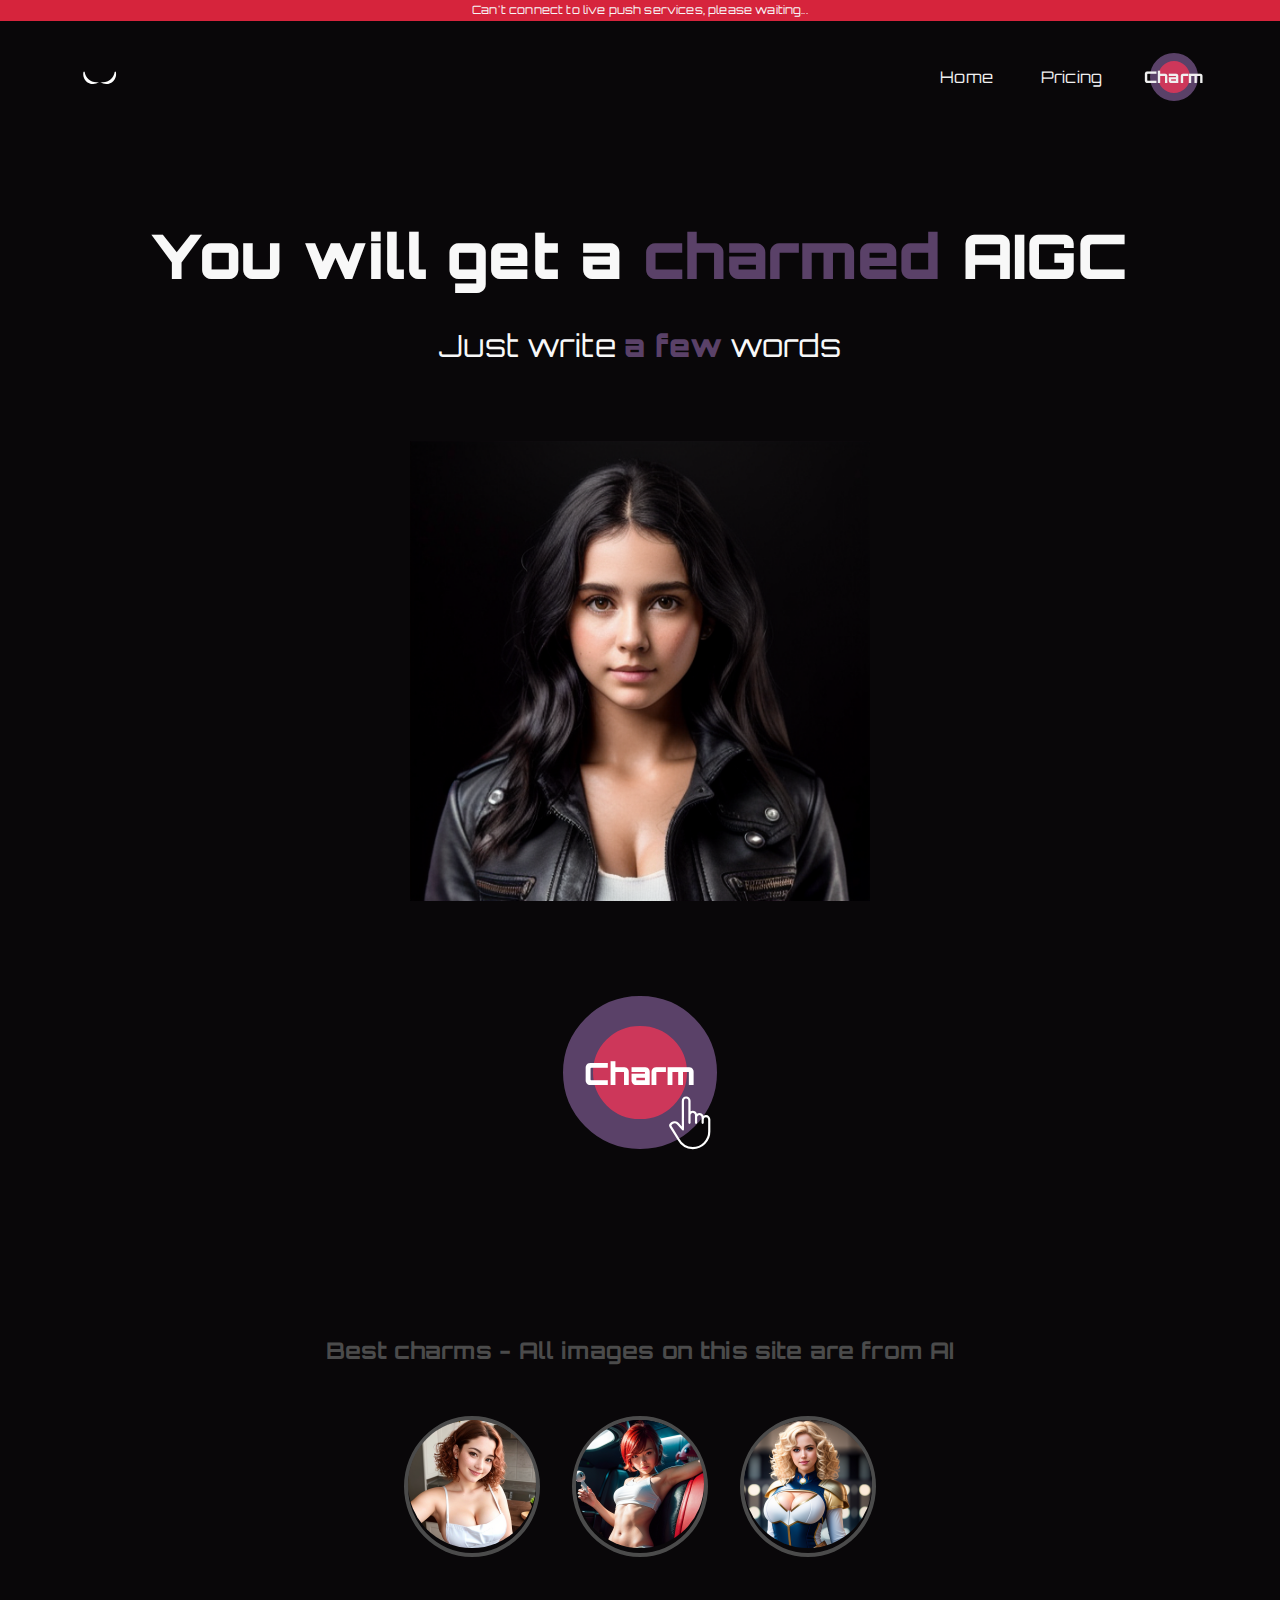
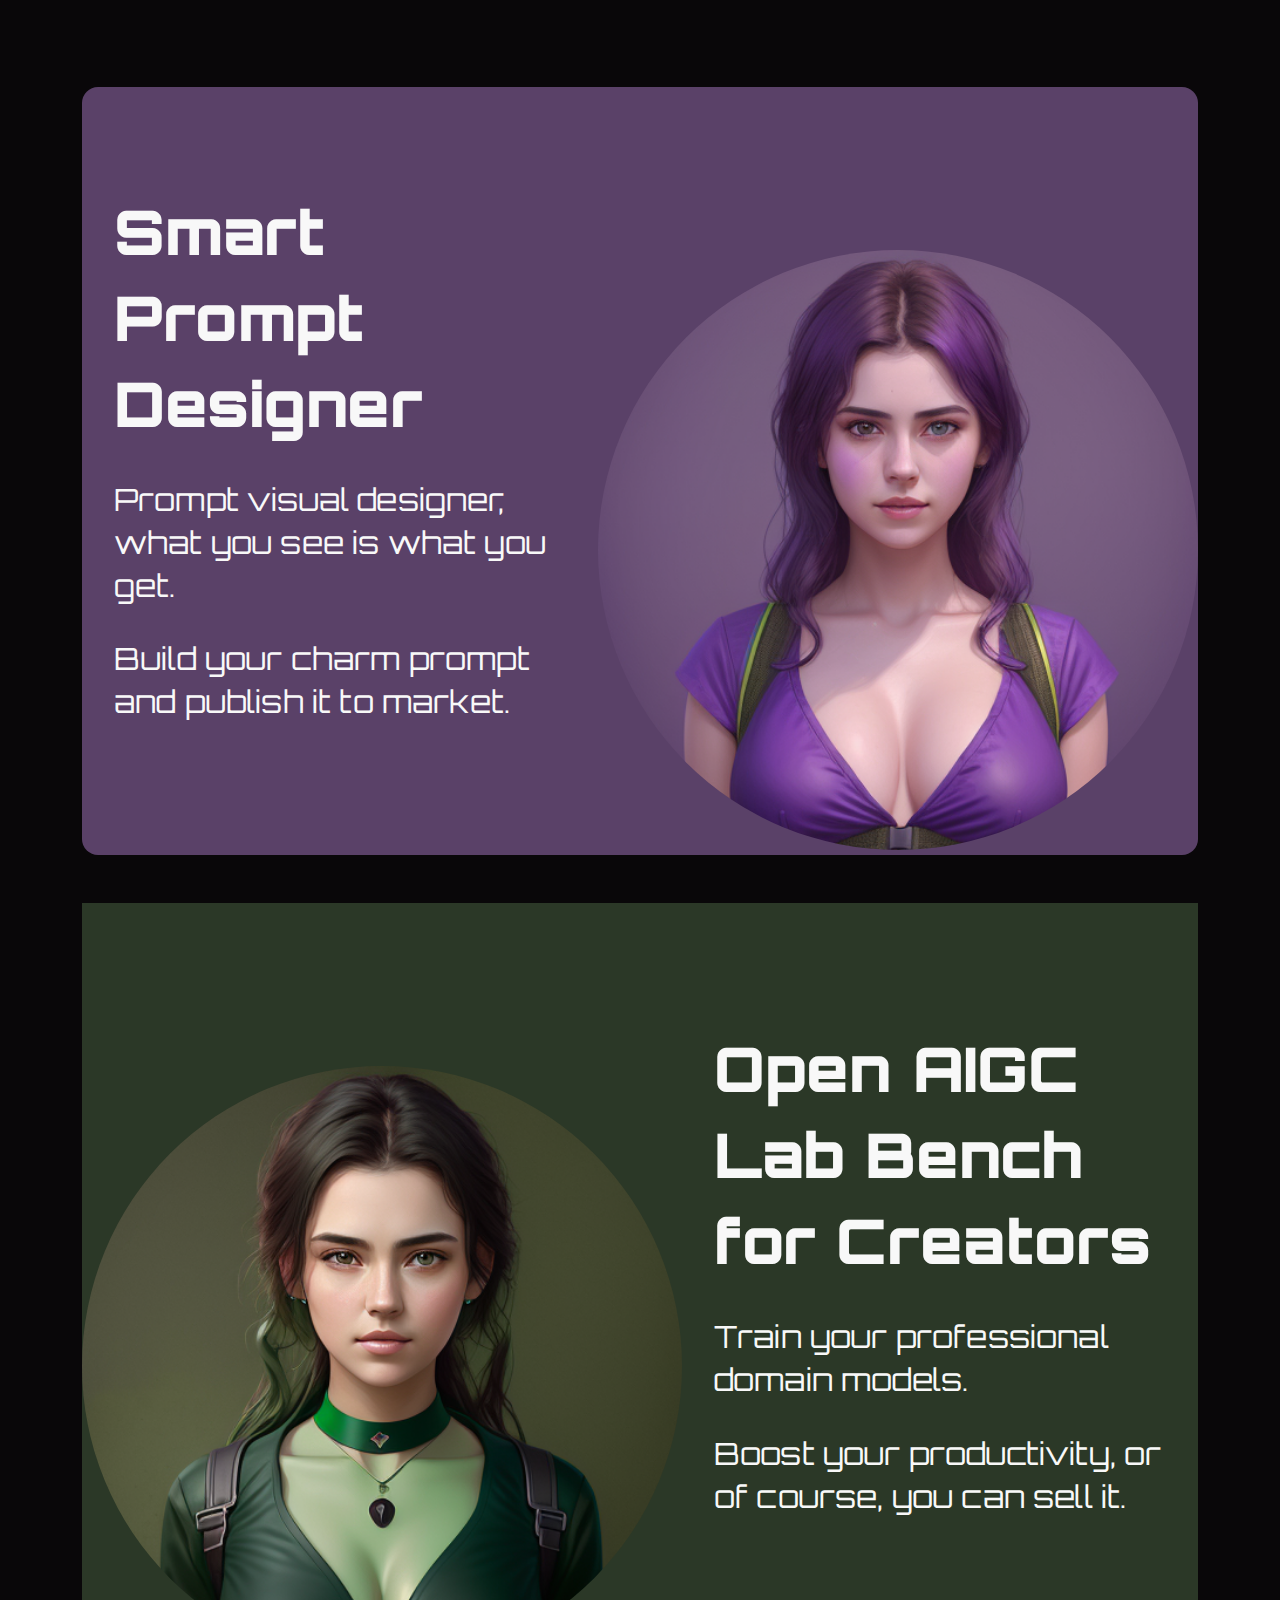
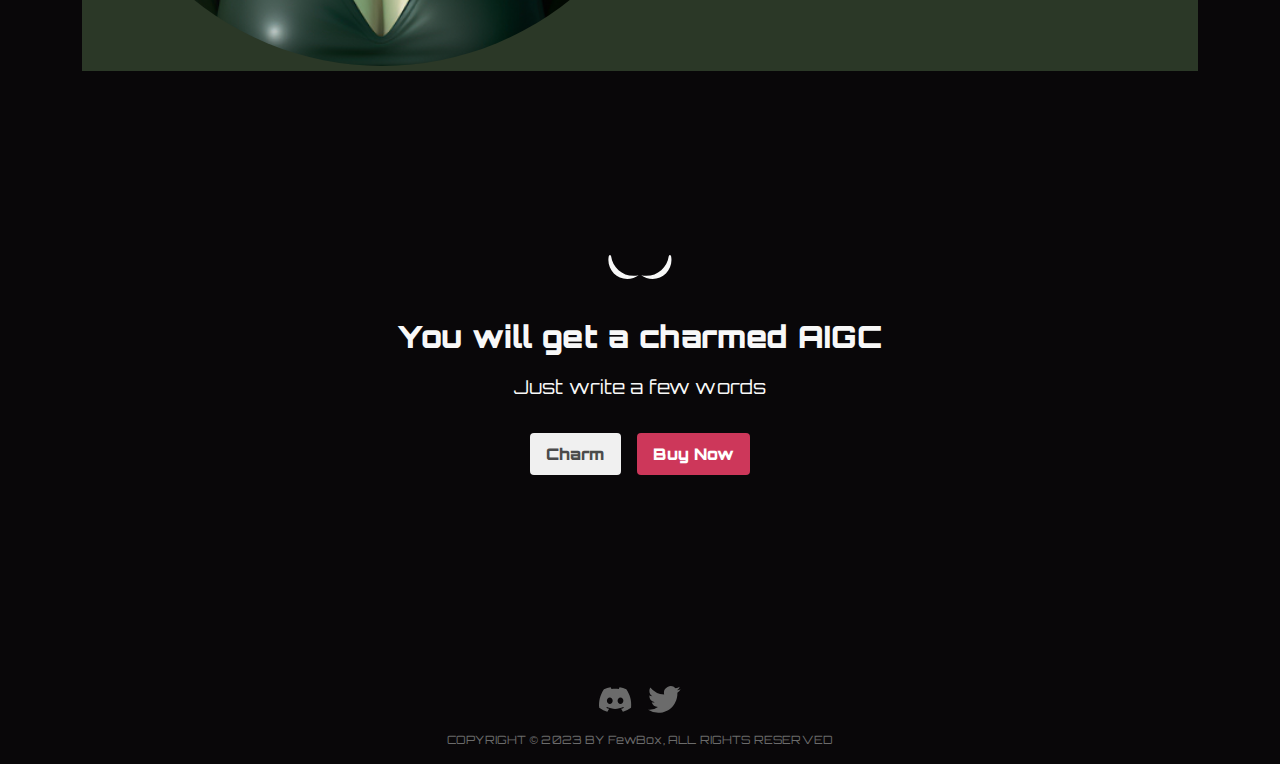
==== index.html @ 0e9e512c "Refine code." ====
<!DOCTYPE html><html><head><meta charSet="utf-8"/><title>AIGC Kit | FewBox</title><link rel="shortcut icon" href="/favicon.ico"/><link rel="preconnect" href="https://fonts.googleapis.com"/><link rel="preconnect" href="https://fonts.gstatic.com"/><meta name="description"/><meta name="keywords"/><meta name="author"/><meta name="viewport"/><meta name="next-head-count" content="9"/><link rel="stylesheet" href="https://cdnjs.cloudflare.com/ajax/libs/animate.css/4.1.1/animate.min.css"/><link rel="preload" href="/_next/static/css/beaed558e642f537.css" as="style"/><link rel="stylesheet" href="/_next/static/css/beaed558e642f537.css" data-n-g=""/><noscript data-n-css=""></noscript><script defer="" nomodule="" src="/_next/static/chunks/polyfills-c67a75d1b6f99dc8.js"></script><script src="/_next/static/chunks/webpack-94547de1949c56d7.js" defer=""></script><script src="/_next/static/chunks/framework-50116e63224baba2.js" defer=""></script><script src="/_next/static/chunks/main-47c0a74dd876f8ce.js" defer=""></script><script src="/_next/static/chunks/pages/_app-68344677c6f62709.js" defer=""></script><script src="/_next/static/chunks/121-1d15f2ee6740b70b.js" defer=""></script><script src="/_next/static/chunks/949-448d089078a8ae7f.js" defer=""></script><script src="/_next/static/chunks/715-148ce84a42ad2dc6.js" defer=""></script><script src="/_next/static/chunks/pages/index-0b5c09d9bf219c01.js" defer=""></script><script src="/_next/static/nNzGlrPRUXzjuEwhup_T-/_buildManifest.js" defer=""></script><script src="/_next/static/nNzGlrPRUXzjuEwhup_T-/_ssgManifest.js" defer=""></script></head><body><div id="__next"><div></div><div class="position-edge-custom" style="top:0px"></div><div class="position-window-center" style="z-index:99999"><div class="v-ybase flex flex-direction-column flex-wrap-nowrap flex-justify-content-flex-start flex-align-items-stretch flex-align-content-flex-start" style="display:none;font-family:&#x27;Orbitron&#x27;, sans-serif;cursor:inherit"><div class="position-self-custom" style="top:-undefined;right:-1em;bottom:-1.8em;left:-undefined;z-index:8888"><svg viewBox="0 0 256 256" fill="none" xmlns="http://www.w3.org/2000/svg" class="v-svg-circle font-size-extra-large red-background white-front white-border" style="border-width:2px;border-style:solid;border-color:white;padding:0.4em;font-family:&#x27;Orbitron&#x27;, sans-serif;cursor:inherit"><path d="M150.83 32.212C148.17 29.55 144.888 28 141.341 28h-26.607c-3.77 0-7.198 1.55-9.859 4.212-2.442 2.66-3.875 6.095-3.875 9.865v99.445c0 3.77 1.431 6.961 3.873 9.621 2.661 2.44 6.089 3.635 9.861 3.635h26.607c3.547 0 6.829-1.195 9.49-3.634 2.661-2.661 4.168-5.851 4.168-9.622v-99.78c0-3.547-1.507-6.872-4.169-9.531v.001zm-22.791 142.573c-7.318 0-13.635 2.66-18.957 7.982-5.1 5.1-7.65 11.31-7.65 18.625 0 7.319 2.55 13.635 7.65 18.958 5.099 5.1 11.419 7.65 18.957 7.65 7.319 0 13.526-2.219 18.626-7.319 5.322-5.322 7.982-11.754 7.982-19.292 0-7.094-2.329-13.304-7.65-18.625-5.101-5.318-11.419-7.979-18.958-7.979z" fill="currentColor"></path></svg></div><div class="position-area-default undefined v-ybase red-background flex flex-direction-column flex-wrap-nowrap flex-justify-content-flex-start flex-align-items-center flex-align-content-flex-start" style="border-radius:0.6em;padding:2.8em 2em 0.6em 2em;font-family:&#x27;Orbitron&#x27;, sans-serif;cursor:inherit"><div class="position-area-right-top" style="z-index:9999"><svg viewBox="0 0 256 256" fill="none" xmlns="http://www.w3.org/2000/svg" class="v-svg-default font-size-extra-small" style="font-family:&#x27;Orbitron&#x27;, sans-serif;cursor:pointer"><path d="M36.604 78.148c-11.472-11.472-11.472-30.072 0-41.544 11.472-11.472 30.072-11.472 41.544 0l141.248 141.248c11.472 11.472 11.472 30.072 0 41.544-11.472 11.472-30.072 11.472-41.544 0L36.604 78.148z" fill="currentColor"></path><path d="M177.852 36.604c11.472-11.472 30.072-11.472 41.544 0 11.472 11.472 11.472 30.072 0 41.544L78.148 219.396c-11.472 11.472-30.072 11.472-41.544 0-11.472-11.472-11.472-30.072 0-41.544L177.852 36.604z" fill="currentColor"></path></svg></div><div class="flex-item v-ybase flex flex-direction-column flex-wrap-nowrap flex-justify-content-flex-start flex-align-items-center flex-align-content-flex-start" style="font-family:&#x27;Orbitron&#x27;, sans-serif;cursor:inherit;gap:1.6em"><img alt="404" src="/images/404.png" width="384" height="384" decoding="async" data-nimg="1" class="flex-item" loading="lazy" style="color:transparent;border-radius:42%"/><a class="flex-item v-link" style="font-family:&#x27;Orbitron&#x27;, sans-serif" href="https://www.paypal.com/paypalme/fewbox/1" target="_blank"><div class="v-xbase flex flex-wrap-nowrap flex-justify-content-center flex-align-items-center flex-align-content-flex-start" style="font-family:&#x27;Orbitron&#x27;, sans-serif;cursor:inherit;gap:0.6em"><span class="flex-item v-label" style="font-family:&#x27;Orbitron&#x27;, sans-serif"></span></div><div class="v-ybase flex flex-direction-column flex-wrap-nowrap flex-justify-content-flex-start flex-align-items-center flex-align-content-flex-start" style="font-family:&#x27;Orbitron&#x27;, sans-serif;cursor:inherit;gap:0.2em"><div class="flex-item v-xbase flex flex-wrap-nowrap flex-justify-content-flex-start flex-align-items-center flex-align-content-flex-start" style="font-family:&#x27;Orbitron&#x27;, sans-serif;cursor:inherit"><span class="flex-item v-label font-size-small white-front" style="flex-grow:1;font-family:&#x27;Orbitron&#x27;, sans-serif">Donate: help us to keep 7x24 online!</span><svg viewBox="0 0 256 256" fill="none" xmlns="http://www.w3.org/2000/svg" class="flex-item v-svg-default font-size-extra-small white-front" style="flex-grow:1;font-family:&#x27;Orbitron&#x27;, sans-serif;cursor:inherit"><path d="M189.284 98.853a16.385 16.385 0 0 0-9.333 2.873 16.663 16.663 0 0 0-15.664-11.207 16.383 16.383 0 0 0-9.331 2.876 16.654 16.654 0 0 0-6.05-8.095 16.654 16.654 0 0 0-9.614-3.112 16.29 16.29 0 0 0-8.333 2.334V44.694a16.662 16.662 0 0 0-4.873-11.79 16.662 16.662 0 0 0-23.925.322 16.66 16.66 0 0 0-4.53 12.176v96.529l-11.415-13.04.001-.001a20.828 20.828 0 0 0-28.578-2.541l-2.918 2.333a12.164 12.164 0 0 0-2.916 15.998l29.704 47.909A68.114 68.114 0 0 0 139.294 228a66.663 66.663 0 0 0 47.134-19.523 66.66 66.66 0 0 0 19.523-47.135v-45.826a16.666 16.666 0 0 0-16.664-16.664h-.003zM139.29 219.665a59.814 59.814 0 0 1-50.616-31.328l-29.62-48.158a3.875 3.875 0 0 1 .873-5l2.917-2.333a12.495 12.495 0 0 1 17.122 1.542l18.706 21.372v-.002a4.166 4.166 0 0 0 7.291-2.749V45.319a8.83 8.83 0 0 1 6.582-8.957 8.337 8.337 0 0 1 10.083 8.333v83.319a4.165 4.165 0 1 0 8.331 0V98.851a8.334 8.334 0 0 1 12.498-7.216 8.332 8.332 0 0 1 4.166 7.216v29.163a4.166 4.166 0 0 0 8.333 0v-20.832a8.33 8.33 0 0 1 12.498-7.214 8.332 8.332 0 0 1 4.165 7.214v20.832a4.166 4.166 0 0 0 8.332 0v-12.499a8.332 8.332 0 0 1 16.663 0v45.826a58.323 58.323 0 0 1-58.323 58.324h-.001z" fill="currentColor"></path></svg></div><div class="animate__animated animate__jello animate__infinite animate__slower"><svg viewBox="0 0 256 256" fill="none" xmlns="http://www.w3.org/2000/svg" class="v-svg-default font-size-extra-large white-front" style="font-family:&#x27;Orbitron&#x27;, sans-serif;cursor:inherit"><path fill-rule="evenodd" clip-rule="evenodd" d="M246.387 94.997A72.313 72.313 0 0 1 248 110.23c0 39.637-31.992 71.77-71.456 71.77-16.214 0-31.166-5.424-43.157-14.563a85.538 85.538 0 0 0 19.407 2.218c43.387 0 79.236-32.413 84.853-74.446 1.303-2.342 2.828-4.235 4.353-4.235 1.348 0 2.93 1.78 4.387 4.023zm-235.774 0A72.348 72.348 0 0 0 9 110.23C9 149.867 40.992 182 80.456 182c16.214 0 31.166-5.424 43.157-14.563a85.538 85.538 0 0 1-19.407 2.218c-43.387 0-79.236-32.413-84.853-74.446-1.303-2.342-2.828-4.235-4.353-4.235-1.348 0-2.93 1.78-4.387 4.023z" fill="currentColor"></path></svg></div></div></a><div class="flex-item v-xbase flex flex-wrap-nowrap flex-justify-content-flex-start flex-align-items-center flex-align-content-flex-start" style="font-family:&#x27;Orbitron&#x27;, sans-serif;cursor:inherit;gap:0.6em"><div class="flex-item v-line-horizontal light50-background" style="flex-grow:1;height:2px;width:8em;font-family:&#x27;Orbitron&#x27;, sans-serif"></div><span class="flex-item v-label light50-front" style="flex-grow:1;font-family:&#x27;Orbitron&#x27;, sans-serif">or</span><div class="flex-item v-line-horizontal light50-background" style="flex-grow:1;height:2px;width:8em;font-family:&#x27;Orbitron&#x27;, sans-serif"></div></div><a class="flex-item v-link" style="font-family:&#x27;Orbitron&#x27;, sans-serif" href="mailto:support@fewbox.com?subject= from FewBox&amp;body={Your Feedback Here}" target="_blank"><div class="v-xbase flex flex-wrap-nowrap flex-justify-content-center flex-align-items-center flex-align-content-flex-start" style="font-family:&#x27;Orbitron&#x27;, sans-serif;cursor:inherit;gap:0.6em"><span class="flex-item v-label" style="font-family:&#x27;Orbitron&#x27;, sans-serif"></span></div><span class="v-label font-size-small light50-front" style="font-family:&#x27;Orbitron&#x27;, sans-serif">support@fewbox.com</span></a></div><span class="flex-item v-label-center font-weight-thin font-size-extra-small light25-front" style="font-family:&#x27;Orbitron&#x27;, sans-serif"></span></div></div></div><div class="v-ybase flex flex-direction-column flex-wrap-nowrap flex-justify-content-flex-start flex-align-items-center flex-align-content-flex-start" style="margin:0 0 6em 0;font-family:&#x27;Orbitron&#x27;, sans-serif;cursor:inherit"><div class="flex-item v-zone-extra-large" style="font-family:&#x27;Orbitron&#x27;, sans-serif"><header class="v-header" style="padding:2em 0;font-family:&#x27;Orbitron&#x27;, sans-serif"><div class="v-xbase flex flex-wrap-nowrap flex-justify-content-space-between flex-align-items-center flex-align-content-flex-start" style="font-family:&#x27;Orbitron&#x27;, sans-serif;cursor:inherit"><a class="flex-item" href="/"><svg viewBox="0 0 256 256" fill="none" xmlns="http://www.w3.org/2000/svg" class="v-svg-default white-front" style="font-family:&#x27;Orbitron&#x27;, sans-serif;cursor:inherit"><path fill-rule="evenodd" clip-rule="evenodd" d="M246.387 94.997A72.313 72.313 0 0 1 248 110.23c0 39.637-31.992 71.77-71.456 71.77-16.214 0-31.166-5.424-43.157-14.563a85.538 85.538 0 0 0 19.407 2.218c43.387 0 79.236-32.413 84.853-74.446 1.303-2.342 2.828-4.235 4.353-4.235 1.348 0 2.93 1.78 4.387 4.023zm-235.774 0A72.348 72.348 0 0 0 9 110.23C9 149.867 40.992 182 80.456 182c16.214 0 31.166-5.424 43.157-14.563a85.538 85.538 0 0 1-19.407 2.218c-43.387 0-79.236-32.413-84.853-74.446-1.303-2.342-2.828-4.235-4.353-4.235-1.348 0-2.93 1.78-4.387 4.023z" fill="currentColor"></path></svg></a><div class="flex-item v-xbase flex flex-wrap-nowrap flex-justify-content-flex-start flex-align-items-center flex-align-content-flex-start" style="font-family:&#x27;Orbitron&#x27;, sans-serif;cursor:inherit;gap:3em"><a class="flex-item" style="flex-grow:1" href="/"><span class="v-label light-front" style="font-family:&#x27;Orbitron&#x27;, sans-serif">Home</span></a><a class="flex-item v-link" style="flex-grow:1;font-family:&#x27;Orbitron&#x27;, sans-serif" href="/pricing" target="_self"><div class="v-xbase flex flex-wrap-nowrap flex-justify-content-center flex-align-items-center flex-align-content-flex-start" style="font-family:&#x27;Orbitron&#x27;, sans-serif;cursor:inherit;gap:0.6em"><span class="flex-item v-label" style="font-family:&#x27;Orbitron&#x27;, sans-serif"></span></div><span class="v-label light-front" style="font-family:&#x27;Orbitron&#x27;, sans-serif">Pricing</span></a><a class="flex-item" style="flex-grow:1" href="/charm"><div class="v-boundary" style="height:3em;width:3em;font-family:&#x27;Orbitron&#x27;, sans-serif"><div class="position-area-default undefined v-boundary primary-background secondary-border" style="border-radius:50%;border-width:0.5em;border-style:solid;border-color:secondary;height:3em;width:3em;font-family:&#x27;Orbitron&#x27;, sans-serif"><div class="position-area-center"><div class="v-label font-weight-extra-bold light-front" style="font-family:&#x27;Orbitron&#x27;, sans-serif">Charm</div></div></div></div></a></div></div></header><div class="v-ybase flex flex-direction-column flex-wrap-nowrap flex-justify-content-flex-start flex-align-items-stretch flex-align-content-flex-start" style="font-family:&#x27;Orbitron&#x27;, sans-serif;cursor:inherit"><section class="flex-item v-section" style="padding:5em 0;font-family:&#x27;Orbitron&#x27;, sans-serif"><div class="v-ybase flex flex-direction-column flex-wrap-nowrap flex-justify-content-flex-start flex-align-items-center flex-align-content-flex-start" style="font-family:&#x27;Orbitron&#x27;, sans-serif;cursor:inherit;gap:1.6em"><section class="flex-item v-text-center font-weight-black font-size-super-large" style="font-family:&#x27;Orbitron&#x27;, sans-serif"><span class="v-label" style="font-family:&#x27;Orbitron&#x27;, sans-serif">You will get a </span><span class="v-label font-weight-black secondary-front" style="font-family:&#x27;Orbitron&#x27;, sans-serif">charmed</span><span class="v-label" style="font-family:&#x27;Orbitron&#x27;, sans-serif"> AIGC</span></section><span class="flex-item v-label font-size-extra-large" style="font-family:&#x27;Orbitron&#x27;, sans-serif"><span class="v-label" style="font-family:&#x27;Orbitron&#x27;, sans-serif">Just write </span><span class="v-label font-weight-black secondary-front" style="font-family:&#x27;Orbitron&#x27;, sans-serif">a few</span><span class="v-label" style="font-family:&#x27;Orbitron&#x27;, sans-serif"> words</span></span><div class="flex-item v-boundary" style="padding:3em 0;font-family:&#x27;Orbitron&#x27;, sans-serif"><img alt="fewbox" src="/images/hero.png" width="460" height="460" decoding="async" data-nimg="1" loading="lazy" style="color:transparent"/></div><div class="flex-item v-boundary" style="margin:1em;font-family:&#x27;Orbitron&#x27;, sans-serif"><a class="v-link font-size-extra-large" style="font-family:&#x27;Orbitron&#x27;, sans-serif" href="/charm" target="_self"><div class="v-xbase flex flex-wrap-nowrap flex-justify-content-center flex-align-items-center flex-align-content-flex-start" style="font-family:&#x27;Orbitron&#x27;, sans-serif;cursor:inherit;gap:0.6em"><span class="flex-item v-label" style="font-family:&#x27;Orbitron&#x27;, sans-serif"></span></div><div class="position-area-default undefined v-boundary font-weight-black primary-background secondary-border" style="border-radius:50%;border-width:1em;border-style:solid;border-color:secondary;height:5em;width:5em;font-family:&#x27;Orbitron&#x27;, sans-serif"><div class="position-area-center"><span class="v-label font-weight-black white-front" style="font-family:&#x27;Orbitron&#x27;, sans-serif">Charm</span></div><div class="position-area-custom" style="right:-1.2em;bottom:-1.2em"><svg viewBox="0 0 256 256" fill="none" xmlns="http://www.w3.org/2000/svg" class="v-svg-default white-front" style="font-family:&#x27;Orbitron&#x27;, sans-serif;cursor:inherit"><path d="M189.284 98.853a16.385 16.385 0 0 0-9.333 2.873 16.663 16.663 0 0 0-15.664-11.207 16.383 16.383 0 0 0-9.331 2.876 16.654 16.654 0 0 0-6.05-8.095 16.654 16.654 0 0 0-9.614-3.112 16.29 16.29 0 0 0-8.333 2.334V44.694a16.662 16.662 0 0 0-4.873-11.79 16.662 16.662 0 0 0-23.925.322 16.66 16.66 0 0 0-4.53 12.176v96.529l-11.415-13.04.001-.001a20.828 20.828 0 0 0-28.578-2.541l-2.918 2.333a12.164 12.164 0 0 0-2.916 15.998l29.704 47.909A68.114 68.114 0 0 0 139.294 228a66.663 66.663 0 0 0 47.134-19.523 66.66 66.66 0 0 0 19.523-47.135v-45.826a16.666 16.666 0 0 0-16.664-16.664h-.003zM139.29 219.665a59.814 59.814 0 0 1-50.616-31.328l-29.62-48.158a3.875 3.875 0 0 1 .873-5l2.917-2.333a12.495 12.495 0 0 1 17.122 1.542l18.706 21.372v-.002a4.166 4.166 0 0 0 7.291-2.749V45.319a8.83 8.83 0 0 1 6.582-8.957 8.337 8.337 0 0 1 10.083 8.333v83.319a4.165 4.165 0 1 0 8.331 0V98.851a8.334 8.334 0 0 1 12.498-7.216 8.332 8.332 0 0 1 4.166 7.216v29.163a4.166 4.166 0 0 0 8.333 0v-20.832a8.33 8.33 0 0 1 12.498-7.214 8.332 8.332 0 0 1 4.165 7.214v20.832a4.166 4.166 0 0 0 8.332 0v-12.499a8.332 8.332 0 0 1 16.663 0v45.826a58.323 58.323 0 0 1-58.323 58.324h-.001z" fill="currentColor"></path></svg></div></div></a></div></div></section><section class="flex-item v-section" style="padding:5em 0;font-family:&#x27;Orbitron&#x27;, sans-serif"><div class="v-ybase flex flex-direction-column flex-wrap-nowrap flex-justify-content-flex-start flex-align-items-center flex-align-content-flex-start" style="height:192px;font-family:&#x27;Orbitron&#x27;, sans-serif;cursor:inherit;gap:3em"><span class="flex-item v-label font-weight-bold font-size-large dark-front" style="font-family:&#x27;Orbitron&#x27;, sans-serif">Best charms - All images on this site are from AI</span><div class="flex-item v-xbase flex flex-wrap-nowrap flex-justify-content-flex-start flex-align-items-center flex-align-content-flex-start" style="font-family:&#x27;Orbitron&#x27;, sans-serif;cursor:inherit;gap:2em"><div class="v-boundary dark-border" style="border-radius:50%;border-width:0.3em;border-style:solid;border-color:dark;font-family:&#x27;Orbitron&#x27;, sans-serif"><img alt="charm" src="./images/charm1.png" width="128" height="128" decoding="async" data-nimg="1" loading="lazy" style="color:transparent;border-radius:50%"/></div><div class="v-boundary dark-border" style="border-radius:50%;border-width:0.3em;border-style:solid;border-color:dark;font-family:&#x27;Orbitron&#x27;, sans-serif"><img alt="charm" src="./images/charm2.png" width="128" height="128" decoding="async" data-nimg="1" loading="lazy" style="color:transparent;border-radius:50%"/></div><div class="v-boundary dark-border" style="border-radius:50%;border-width:0.3em;border-style:solid;border-color:dark;font-family:&#x27;Orbitron&#x27;, sans-serif"><img alt="charm" src="./images/charm3.png" width="128" height="128" decoding="async" data-nimg="1" loading="lazy" style="color:transparent;border-radius:50%"/></div></div></div></section><section class="flex-item v-section" style="padding:5em 0;font-family:&#x27;Orbitron&#x27;, sans-serif"><div class="v-ybase flex flex-direction-column flex-wrap-nowrap flex-justify-content-flex-start flex-align-items-stretch flex-align-content-flex-start" style="font-family:&#x27;Orbitron&#x27;, sans-serif;cursor:inherit;gap:3em"><div class="large-down-hidden v-xbase secondary-background flex flex-wrap-nowrap flex-justify-content-space-between flex-align-items-center flex-align-content-flex-start" style="border-radius:1em;height:48em;font-family:&#x27;Orbitron&#x27;, sans-serif;cursor:inherit"><div class="flex-item v-boundary" style="padding:2em;font-family:&#x27;Orbitron&#x27;, sans-serif"><section class="v-section" style="font-family:&#x27;Orbitron&#x27;, sans-serif"><span class="v-label font-weight-black font-size-super-large" style="font-family:&#x27;Orbitron&#x27;, sans-serif">Smart Prompt Designer</span><p class="v-text font-size-extra-large" style="font-family:&#x27;Orbitron&#x27;, sans-serif">Prompt visual designer, what you see is what you get.</p><p class="v-text font-size-extra-large" style="font-family:&#x27;Orbitron&#x27;, sans-serif">Build your charm prompt and publish it to market.</p></section></div><div class="flex-item flex-align-self-end v-boundary" style="font-family:&#x27;Orbitron&#x27;, sans-serif"><img alt="FewBox" src="/images/feature-background1.png" width="600" height="600" decoding="async" data-nimg="1" loading="lazy" style="color:transparent;border-radius:50%"/></div></div><div class="large-up-hidden v-ybase flex flex-direction-column flex-wrap-nowrap flex-justify-content-flex-start flex-align-items-center flex-align-content-flex-start" style="font-family:&#x27;Orbitron&#x27;, sans-serif;cursor:inherit"><section class="flex-item v-section" style="font-family:&#x27;Orbitron&#x27;, sans-serif"><span class="v-label font-weight-black font-size-super-large" style="font-family:&#x27;Orbitron&#x27;, sans-serif">Smart Prompt Designer</span><p class="v-text font-size-extra-large" style="font-family:&#x27;Orbitron&#x27;, sans-serif">Prompt visual designer, what you see is what you get.</p><p class="v-text font-size-extra-large" style="font-family:&#x27;Orbitron&#x27;, sans-serif">Build your charm prompt and publish it to market.</p></section><img alt="FewBox" src="/images/feature-background1.png" width="460" height="460" decoding="async" data-nimg="1" class="flex-item" loading="lazy" style="color:transparent;border-radius:50%"/></div><div class="large-down-hidden v-xbase tertiary-background flex flex-wrap-nowrap flex-justify-content-space-between flex-align-items-center flex-align-content-flex-start" style="height:48em;font-family:&#x27;Orbitron&#x27;, sans-serif;cursor:inherit"><div class="flex-item flex-align-self-end v-boundary" style="font-family:&#x27;Orbitron&#x27;, sans-serif"><img alt="FewBox" src="/images/feature-background2.png" width="600" height="600" decoding="async" data-nimg="1" loading="lazy" style="color:transparent;border-radius:50%"/></div><div class="flex-item v-boundary" style="padding:2em;font-family:&#x27;Orbitron&#x27;, sans-serif"><section class="v-section" style="font-family:&#x27;Orbitron&#x27;, sans-serif"><span class="v-label font-weight-black font-size-super-large" style="font-family:&#x27;Orbitron&#x27;, sans-serif">Open AIGC Lab Bench for Creators</span><p class="v-text font-size-extra-large" style="font-family:&#x27;Orbitron&#x27;, sans-serif">Train your professional domain models.</p><p class="v-text font-size-extra-large" style="font-family:&#x27;Orbitron&#x27;, sans-serif">Boost your productivity, or of course, you can sell it.</p></section></div></div><div class="large-up-hidden v-ybase flex flex-direction-column flex-wrap-nowrap flex-justify-content-flex-start flex-align-items-center flex-align-content-flex-start" style="font-family:&#x27;Orbitron&#x27;, sans-serif;cursor:inherit"><section class="flex-item v-section" style="font-family:&#x27;Orbitron&#x27;, sans-serif"><span class="v-label font-weight-black font-size-super-large" style="font-family:&#x27;Orbitron&#x27;, sans-serif">Open AIGC Lab Bench for Creators</span><p class="v-text font-size-extra-large" style="font-family:&#x27;Orbitron&#x27;, sans-serif">Train your professional domain models.</p><p class="v-text font-size-extra-large" style="font-family:&#x27;Orbitron&#x27;, sans-serif">Boost your productivity, or of course, you can sell it.</p></section><img alt="FewBox" src="/images/feature-background2.png" width="460" height="460" decoding="async" data-nimg="1" class="flex-item" loading="lazy" style="color:transparent;border-radius:50%"/></div></div></section><section class="flex-item v-section" style="padding:5em 0;font-family:&#x27;Orbitron&#x27;, sans-serif"><div class="v-ybase flex flex-direction-column flex-wrap-nowrap flex-justify-content-flex-start flex-align-items-center flex-align-content-flex-start" style="font-family:&#x27;Orbitron&#x27;, sans-serif;cursor:inherit;gap:1em"><svg viewBox="0 0 256 256" fill="none" xmlns="http://www.w3.org/2000/svg" class="flex-item v-svg-default font-size-extra-large" style="font-family:&#x27;Orbitron&#x27;, sans-serif;cursor:inherit"><path fill-rule="evenodd" clip-rule="evenodd" d="M246.387 94.997A72.313 72.313 0 0 1 248 110.23c0 39.637-31.992 71.77-71.456 71.77-16.214 0-31.166-5.424-43.157-14.563a85.538 85.538 0 0 0 19.407 2.218c43.387 0 79.236-32.413 84.853-74.446 1.303-2.342 2.828-4.235 4.353-4.235 1.348 0 2.93 1.78 4.387 4.023zm-235.774 0A72.348 72.348 0 0 0 9 110.23C9 149.867 40.992 182 80.456 182c16.214 0 31.166-5.424 43.157-14.563a85.538 85.538 0 0 1-19.407 2.218c-43.387 0-79.236-32.413-84.853-74.446-1.303-2.342-2.828-4.235-4.353-4.235-1.348 0-2.93 1.78-4.387 4.023z" fill="currentColor"></path></svg><span class="flex-item v-label font-weight-black font-size-extra-large" style="font-family:&#x27;Orbitron&#x27;, sans-serif">You will get a charmed AIGC</span><span class="flex-item v-label font-size-normal" style="font-family:&#x27;Orbitron&#x27;, sans-serif">Just write a few words</span><div class="flex-item v-xbase flex flex-wrap-nowrap flex-justify-content-flex-start flex-align-items-center flex-align-content-flex-start" style="margin:1em 0;font-family:&#x27;Orbitron&#x27;, sans-serif;cursor:inherit;gap:1em"><div class="flex-item v-boundary" style="flex-grow:1;font-family:&#x27;Orbitron&#x27;, sans-serif"><a href="/charm"><div class="v-submit font-weight-black light-background dark-front" style="font-family:&#x27;Orbitron&#x27;, sans-serif"><div class="v-xbase flex flex-wrap-nowrap flex-justify-content-center flex-align-items-center flex-align-content-flex-start" style="font-family:&#x27;Orbitron&#x27;, sans-serif;cursor:inherit"><span class="flex-item">Charm</span></div><input type="submit" class="v-submit font-weight-black light-background dark-front" style="font-family:&#x27;Orbitron&#x27;, sans-serif"/></div></a></div><div class="flex-item v-boundary" style="flex-grow:1;font-family:&#x27;Orbitron&#x27;, sans-serif"><a class="v-link" style="font-family:&#x27;Orbitron&#x27;, sans-serif" href="/pricing" target="_self"><div class="v-xbase flex flex-wrap-nowrap flex-justify-content-center flex-align-items-center flex-align-content-flex-start" style="font-family:&#x27;Orbitron&#x27;, sans-serif;cursor:inherit;gap:0.6em"><span class="flex-item v-label" style="font-family:&#x27;Orbitron&#x27;, sans-serif"></span></div><div class="v-submit font-weight-black primary-background white-front" style="font-family:&#x27;Orbitron&#x27;, sans-serif"><div class="v-xbase flex flex-wrap-nowrap flex-justify-content-center flex-align-items-center flex-align-content-flex-start" style="font-family:&#x27;Orbitron&#x27;, sans-serif;cursor:inherit"><span class="flex-item">Buy Now</span></div><input type="submit" class="v-submit font-weight-black primary-background white-front" style="font-family:&#x27;Orbitron&#x27;, sans-serif"/></div></a></div></div></div></section></div></div></div><div class="v-ybase flex flex-direction-column flex-wrap-nowrap flex-justify-content-flex-start flex-align-items-center flex-align-content-flex-start" style="padding:1em;font-family:&#x27;Orbitron&#x27;, sans-serif;cursor:inherit;gap:1em"><div class="flex-item v-xbase flex flex-wrap-nowrap flex-justify-content-flex-start flex-align-items-center flex-align-content-flex-start" style="font-family:&#x27;Orbitron&#x27;, sans-serif;cursor:inherit;gap:1em"><a class="flex-item v-link" style="flex-grow:1;font-family:&#x27;Orbitron&#x27;, sans-serif" href="https://discord.com/channels/966528814245097522/1087564393144918098" target="_blank"><div class="v-xbase flex flex-wrap-nowrap flex-justify-content-center flex-align-items-center flex-align-content-flex-start" style="font-family:&#x27;Orbitron&#x27;, sans-serif;cursor:inherit;gap:0.6em"><span class="flex-item v-label" style="font-family:&#x27;Orbitron&#x27;, sans-serif"></span></div><svg viewBox="0 0 32 32" fill="none" xmlns="http://www.w3.org/2000/svg" class="v-svg-default font-size-small placeholder-front" style="font-family:&#x27;Orbitron&#x27;, sans-serif;cursor:inherit"><path d="M26.82 5.96c3.439 5.057 5.137 10.76 4.502 17.327a.099.099 0 0 1-.04.07 25.174 25.174 0 0 1-7.616 3.843.098.098 0 0 1-.107-.037 20.305 20.305 0 0 1-1.554-2.528.097.097 0 0 1 .051-.135 15.69 15.69 0 0 0 2.377-1.13.098.098 0 0 0 .009-.163c-.161-.12-.32-.245-.474-.37a.093.093 0 0 0-.099-.013c-4.925 2.275-10.32 2.275-15.305 0a.095.095 0 0 0-.098.014c-.152.125-.312.25-.472.37a.097.097 0 0 0 .01.161 16.61 16.61 0 0 0 2.376 1.132c.053.02.079.082.052.134-.448.887-.97 1.73-1.555 2.53a.1.1 0 0 1-.107.035c-2.477-.77-5-1.93-7.605-3.843a.103.103 0 0 1-.04-.071c-.53-5.68.552-11.431 4.5-17.327a.089.089 0 0 1 .04-.035 25.057 25.057 0 0 1 6.2-1.922.098.098 0 0 1 .099.047c.268.476.576 1.086.784 1.585 2.292-.35 4.62-.35 6.962 0 .207-.489.504-1.11.771-1.585a.094.094 0 0 1 .1-.047 25.116 25.116 0 0 1 6.199 1.922c.017.007.03.019.04.036zm-12.907 10.8c.024-1.68-1.2-3.07-2.737-3.07-1.524 0-2.736 1.378-2.736 3.07 0 1.69 1.236 3.067 2.736 3.067 1.525 0 2.737-1.377 2.737-3.068zm10.119 0c.024-1.68-1.2-3.07-2.737-3.07-1.524 0-2.737 1.378-2.737 3.07 0 1.69 1.237 3.067 2.737 3.067 1.537 0 2.737-1.377 2.737-3.068z" fill="currentColor"></path></svg></a><a class="flex-item v-link" style="flex-grow:1;font-family:&#x27;Orbitron&#x27;, sans-serif" href="https://twitter.com/fewbox" target="_blank"><div class="v-xbase flex flex-wrap-nowrap flex-justify-content-center flex-align-items-center flex-align-content-flex-start" style="font-family:&#x27;Orbitron&#x27;, sans-serif;cursor:inherit;gap:0.6em"><span class="flex-item v-label" style="font-family:&#x27;Orbitron&#x27;, sans-serif"></span></div><svg viewBox="0 0 32 32" fill="none" xmlns="http://www.w3.org/2000/svg" class="v-svg-default font-size-small placeholder-front" style="font-family:&#x27;Orbitron&#x27;, sans-serif;cursor:inherit"><path d="M9.75 28.203c11.698 0 18.095-9.695 18.095-18.103 0-.275-.005-.55-.018-.822A12.936 12.936 0 0 0 31 5.983c-1.14.507-2.366.848-3.652 1.002a6.385 6.385 0 0 0 2.796-3.52 12.754 12.754 0 0 1-4.038 1.545 6.362 6.362 0 0 0-10.838 5.802 18.058 18.058 0 0 1-13.11-6.647 6.347 6.347 0 0 0-.862 3.198 6.358 6.358 0 0 0 2.83 5.296 6.31 6.31 0 0 1-2.88-.796l-.001.081a6.363 6.363 0 0 0 5.103 6.237 6.364 6.364 0 0 1-2.873.11 6.367 6.367 0 0 0 5.941 4.418 12.757 12.757 0 0 1-7.899 2.724A13.04 13.04 0 0 1 0 25.345a17.998 17.998 0 0 0 9.75 2.858" fill="currentColor"></path></svg></a></div><span class="flex-item v-label font-size-extra-small placeholder-front" style="font-family:&#x27;Orbitron&#x27;, sans-serif">COPYRIGHT © 2023 BY FewBox, ALL RIGHTS RESERVED</span></div></div><script id="__NEXT_DATA__" type="application/json">{"props":{"pageProps":{}},"page":"/","query":{},"buildId":"nNzGlrPRUXzjuEwhup_T-","nextExport":true,"autoExport":true,"isFallback":false,"scriptLoader":[]}</script></body></html>
---- _next/static/css/beaed558e642f537.css ----
:root{--den-color-font:#f8f8f8;--den-color-body:#090709;--den-color-white:#fff;--den-color-black:#000;--den-color-light:#f0f0f0;--den-color-light75:hsla(0,0%,94%,.75);--den-color-light50:hsla(0,0%,94%,.5);--den-color-light25:hsla(0,0%,94%,.25);--den-color-dark:#4b4b4b;--den-color-dark75:rgba(75,75,75,.75);--den-color-dark50:rgba(75,75,75,.5);--den-color-dark25:rgba(75,75,75,.25);--den-color-primary:#cd375a;--den-color-primary75:rgba(205,55,90,.75);--den-color-primary50:rgba(205,55,90,.5);--den-color-primary25:rgba(205,55,90,.25);--den-color-secondary:#5a4168;--den-color-secondary75:rgba(90,65,104,.75);--den-color-secondary50:rgba(90,65,104,.5);--den-color-secondary25:rgba(90,65,104,.25);--den-color-tertiary:#2b3827;--den-color-tertiary75:rgba(43,56,39,.75);--den-color-tertiary50:rgba(43,56,39,.5);--den-color-tertiary25:rgba(43,56,39,.25);--den-color-info:#007deb;--den-color-info75:rgba(0,125,235,.75);--den-color-info50:rgba(0,125,235,.5);--den-color-info25:rgba(0,125,235,.25);--den-color-success:#0fe66f;--den-color-success75:rgba(15,230,111,.75);--den-color-success50:rgba(15,230,111,.5);--den-color-success25:rgba(15,230,111,.25);--den-color-warning:#e7f152;--den-color-warning75:rgba(231,241,82,.75);--den-color-warning50:rgba(231,241,82,.5);--den-color-warning25:rgba(231,241,82,.25);--den-color-error:#d6243c;--den-color-error75:rgba(214,36,60,.75);--den-color-error50:rgba(214,36,60,.5);--den-color-error25:rgba(214,36,60,.25);--den-color-placeholder:#6b6b6b;--den-color-placeholder75:hsla(0,0%,42%,.75);--den-color-placeholder50:hsla(0,0%,42%,.5);--den-color-placeholder25:hsla(0,0%,42%,.25);--den-color-border:#e1e1e1;--den-color-border75:hsla(0,0%,88%,.75);--den-color-border50:hsla(0,0%,88%,.5);--den-color-border25:hsla(0,0%,88%,.25);--den-color-transparent:transparent;--den-color-red:#870308;--den-color-purple:#d01ae4;--den-color-pink:#f78bba;--den-color-blue:#1967d2;--den-color-green:#0fe66f;--den-color-yellow:#fbb040;--den-font-size-normal:1.2rem;--den-font-size-extra-small:0.72rem;--den-font-size-small:0.96rem;--den-font-size-large:1.44rem;--den-font-size-extra-large:1.92rem;--den-font-size-super-large:3.84rem;--den-font-size-extra-super-large:5.52rem;--den-font-size-super-small:0.48rem;--den-auto-font-size-normal:1em;--den-auto-font-size-extra-small:0.6em;--den-auto-font-size-small:0.8em;--den-auto-font-size-large:1.44rem;--den-auto-font-size-extra-large:1.92rem;--den-auto-font-size-super-large:3.84rem;--den-auto-font-size-extra-super-large:5.52rem;--den-auto-font-size-super-small:0.48rem;--den-font-weight-thin:100;--den-font-weight-extra-light:200;--den-font-weight-light:300;--den-font-weight-regular:400;--den-font-weight-medium:500;--den-font-weight-semi-bold:600;--den-font-weight-bold:700;--den-font-weight-extra-bold:800;--den-font-weight-black:900;--den-border-radius-fixed:0.25rem;--den-border-radius-max:50%;--den-font-family:-apple-system,BlinkMacSystemFont,Segoe UI,Roboto,Helvetica,Arial,sans-serif,Apple Color Emoji,Segoe UI Emoji,Segoe UI Symbol;--den-font-size:1em;--den-line-height:1.4;--den-letter-spacing:0.01em;--den-padding:1.8em;box-sizing:border-box;--den-v-ellipse-size:1em;--den-v-rectangle-size:1em;--den-v-image-size:3em;--den-v-svg-size:2.2em;--den-v-window--size:16em}:root *,:root :after,:root :before{box-sizing:inherit}body{color:var(--den-color-font);background-color:var(--den-color-body);font-family:var(--den-font-family);font-size:var(--den-font-size);line-height:var(--den-line-height);letter-spacing:var(--den-letter-spacing);padding:0;margin:0}body ::-webkit-scrollbar{width:8px;height:8px}body ::-webkit-scrollbar-track{background:#6b6b6b;border-radius:8px}body ::-webkit-scrollbar-thumb{background:rgba(205,55,90,.6);border-radius:8px}body ::-webkit-scrollbar-thumb:hover{background:rgba(205,55,90,.8);border-radius:8px}body ::-webkit-scrollbar-thumb:active{background:#cd375a;border-radius:8px}a{text-decoration:none}.designer-element{font-family:var(--den-font-family);font-size:var(--den-font-size)}.font-border-all{border-color:var(--den-color-font)}.font-border-top{border-color:var(--den-color-font) transparent transparent transparent}.font-border-right{border-color:transparent var(--den-color-font) transparent transparent}.font-border-bottom{border-color:transparent transparent var(--den-color-font) transparent}.font-border-left{border-color:transparent transparent transparent var(--den-color-font)}.font-border-except-top{border-color:transparent var(--den-color-font) var(--den-color-font) var(--den-color-font)}.font-border-except-right{border-color:var(--den-color-font) transparent var(--den-color-font) var(--den-color-font)}.font-border-except-bottom{border-color:var(--den-color-font) var(--den-color-font) transparent var(--den-color-font)}.font-border-except-left{border-color:var(--den-color-font) var(--den-color-font) var(--den-color-font) transparent}.font-border-right-top{border-color:var(--den-color-font) var(--den-color-font) transparent transparent}.font-border-right-bottom{border-color:transparent var(--den-color-font) var(--den-color-font) transparent}.font-border-left-top{border-color:var(--den-color-font) transparent transparent var(--den-color-font)}.font-border-left-bottom{border-color:transparent transparent var(--den-color-font) var(--den-color-font)}.font-border-top-bottom{border-color:var(--den-color-font) transparent var(--den-color-font) transparent}.font-border-left-right{border-color:transparent var(--den-color-font) transparent var(--den-color-font)}.body-border-all{border-color:var(--den-color-body)}.body-border-top{border-color:var(--den-color-body) transparent transparent transparent}.body-border-right{border-color:transparent var(--den-color-body) transparent transparent}.body-border-bottom{border-color:transparent transparent var(--den-color-body) transparent}.body-border-left{border-color:transparent transparent transparent var(--den-color-body)}.body-border-except-top{border-color:transparent var(--den-color-body) var(--den-color-body) var(--den-color-body)}.body-border-except-right{border-color:var(--den-color-body) transparent var(--den-color-body) var(--den-color-body)}.body-border-except-bottom{border-color:var(--den-color-body) var(--den-color-body) transparent var(--den-color-body)}.body-border-except-left{border-color:var(--den-color-body) var(--den-color-body) var(--den-color-body) transparent}.body-border-right-top{border-color:var(--den-color-body) var(--den-color-body) transparent transparent}.body-border-right-bottom{border-color:transparent var(--den-color-body) var(--den-color-body) transparent}.body-border-left-top{border-color:var(--den-color-body) transparent transparent var(--den-color-body)}.body-border-left-bottom{border-color:transparent transparent var(--den-color-body) var(--den-color-body)}.body-border-top-bottom{border-color:var(--den-color-body) transparent var(--den-color-body) transparent}.body-border-left-right{border-color:transparent var(--den-color-body) transparent var(--den-color-body)}.white-border-all{border-color:var(--den-color-white)}.white-border-top{border-color:var(--den-color-white) transparent transparent transparent}.white-border-right{border-color:transparent var(--den-color-white) transparent transparent}.white-border-bottom{border-color:transparent transparent var(--den-color-white) transparent}.white-border-left{border-color:transparent transparent transparent var(--den-color-white)}.white-border-except-top{border-color:transparent var(--den-color-white) var(--den-color-white) var(--den-color-white)}.white-border-except-right{border-color:var(--den-color-white) transparent var(--den-color-white) var(--den-color-white)}.white-border-except-bottom{border-color:var(--den-color-white) var(--den-color-white) transparent var(--den-color-white)}.white-border-except-left{border-color:var(--den-color-white) var(--den-color-white) var(--den-color-white) transparent}.white-border-right-top{border-color:var(--den-color-white) var(--den-color-white) transparent transparent}.white-border-right-bottom{border-color:transparent var(--den-color-white) var(--den-color-white) transparent}.white-border-left-top{border-color:var(--den-color-white) transparent transparent var(--den-color-white)}.white-border-left-bottom{border-color:transparent transparent var(--den-color-white) var(--den-color-white)}.white-border-top-bottom{border-color:var(--den-color-white) transparent var(--den-color-white) transparent}.white-border-left-right{border-color:transparent var(--den-color-white) transparent var(--den-color-white)}.black-border-all{border-color:var(--den-color-black)}.black-border-top{border-color:var(--den-color-black) transparent transparent transparent}.black-border-right{border-color:transparent var(--den-color-black) transparent transparent}.black-border-bottom{border-color:transparent transparent var(--den-color-black) transparent}.black-border-left{border-color:transparent transparent transparent var(--den-color-black)}.black-border-except-top{border-color:transparent var(--den-color-black) var(--den-color-black) var(--den-color-black)}.black-border-except-right{border-color:var(--den-color-black) transparent var(--den-color-black) var(--den-color-black)}.black-border-except-bottom{border-color:var(--den-color-black) var(--den-color-black) transparent var(--den-color-black)}.black-border-except-left{border-color:var(--den-color-black) var(--den-color-black) var(--den-color-black) transparent}.black-border-right-top{border-color:var(--den-color-black) var(--den-color-black) transparent transparent}.black-border-right-bottom{border-color:transparent var(--den-color-black) var(--den-color-black) transparent}.black-border-left-top{border-color:var(--den-color-black) transparent transparent var(--den-color-black)}.black-border-left-bottom{border-color:transparent transparent var(--den-color-black) var(--den-color-black)}.black-border-top-bottom{border-color:var(--den-color-black) transparent var(--den-color-black) transparent}.black-border-left-right{border-color:transparent var(--den-color-black) transparent var(--den-color-black)}.light-border-all{border-color:var(--den-color-light)}.light-border-top{border-color:var(--den-color-light) transparent transparent transparent}.light-border-right{border-color:transparent var(--den-color-light) transparent transparent}.light-border-bottom{border-color:transparent transparent var(--den-color-light) transparent}.light-border-left{border-color:transparent transparent transparent var(--den-color-light)}.light-border-except-top{border-color:transparent var(--den-color-light) var(--den-color-light) var(--den-color-light)}.light-border-except-right{border-color:var(--den-color-light) transparent var(--den-color-light) var(--den-color-light)}.light-border-except-bottom{border-color:var(--den-color-light) var(--den-color-light) transparent var(--den-color-light)}.light-border-except-left{border-color:var(--den-color-light) var(--den-color-light) var(--den-color-light) transparent}.light-border-right-top{border-color:var(--den-color-light) var(--den-color-light) transparent transparent}.light-border-right-bottom{border-color:transparent var(--den-color-light) var(--den-color-light) transparent}.light-border-left-top{border-color:var(--den-color-light) transparent transparent var(--den-color-light)}.light-border-left-bottom{border-color:transparent transparent var(--den-color-light) var(--den-color-light)}.light-border-top-bottom{border-color:var(--den-color-light) transparent var(--den-color-light) transparent}.light-border-left-right{border-color:transparent var(--den-color-light) transparent var(--den-color-light)}.light75-border-all{border-color:var(--den-color-light75)}.light75-border-top{border-color:var(--den-color-light75) transparent transparent transparent}.light75-border-right{border-color:transparent var(--den-color-light75) transparent transparent}.light75-border-bottom{border-color:transparent transparent var(--den-color-light75) transparent}.light75-border-left{border-color:transparent transparent transparent var(--den-color-light75)}.light75-border-except-top{border-color:transparent var(--den-color-light75) var(--den-color-light75) var(--den-color-light75)}.light75-border-except-right{border-color:var(--den-color-light75) transparent var(--den-color-light75) var(--den-color-light75)}.light75-border-except-bottom{border-color:var(--den-color-light75) var(--den-color-light75) transparent var(--den-color-light75)}.light75-border-except-left{border-color:var(--den-color-light75) var(--den-color-light75) var(--den-color-light75) transparent}.light75-border-right-top{border-color:var(--den-color-light75) var(--den-color-light75) transparent transparent}.light75-border-right-bottom{border-color:transparent var(--den-color-light75) var(--den-color-light75) transparent}.light75-border-left-top{border-color:var(--den-color-light75) transparent transparent var(--den-color-light75)}.light75-border-left-bottom{border-color:transparent transparent var(--den-color-light75) var(--den-color-light75)}.light75-border-top-bottom{border-color:var(--den-color-light75) transparent var(--den-color-light75) transparent}.light75-border-left-right{border-color:transparent var(--den-color-light75) transparent var(--den-color-light75)}.light50-border-all{border-color:var(--den-color-light50)}.light50-border-top{border-color:var(--den-color-light50) transparent transparent transparent}.light50-border-right{border-color:transparent var(--den-color-light50) transparent transparent}.light50-border-bottom{border-color:transparent transparent var(--den-color-light50) transparent}.light50-border-left{border-color:transparent transparent transparent var(--den-color-light50)}.light50-border-except-top{border-color:transparent var(--den-color-light50) var(--den-color-light50) var(--den-color-light50)}.light50-border-except-right{border-color:var(--den-color-light50) transparent var(--den-color-light50) var(--den-color-light50)}.light50-border-except-bottom{border-color:var(--den-color-light50) var(--den-color-light50) transparent var(--den-color-light50)}.light50-border-except-left{border-color:var(--den-color-light50) var(--den-color-light50) var(--den-color-light50) transparent}.light50-border-right-top{border-color:var(--den-color-light50) var(--den-color-light50) transparent transparent}.light50-border-right-bottom{border-color:transparent var(--den-color-light50) var(--den-color-light50) transparent}.light50-border-left-top{border-color:var(--den-color-light50) transparent transparent var(--den-color-light50)}.light50-border-left-bottom{border-color:transparent transparent var(--den-color-light50) var(--den-color-light50)}.light50-border-top-bottom{border-color:var(--den-color-light50) transparent var(--den-color-light50) transparent}.light50-border-left-right{border-color:transparent var(--den-color-light50) transparent var(--den-color-light50)}.light25-border-all{border-color:var(--den-color-light25)}.light25-border-top{border-color:var(--den-color-light25) transparent transparent transparent}.light25-border-right{border-color:transparent var(--den-color-light25) transparent transparent}.light25-border-bottom{border-color:transparent transparent var(--den-color-light25) transparent}.light25-border-left{border-color:transparent transparent transparent var(--den-color-light25)}.light25-border-except-top{border-color:transparent var(--den-color-light25) var(--den-color-light25) var(--den-color-light25)}.light25-border-except-right{border-color:var(--den-color-light25) transparent var(--den-color-light25) var(--den-color-light25)}.light25-border-except-bottom{border-color:var(--den-color-light25) var(--den-color-light25) transparent var(--den-color-light25)}.light25-border-except-left{border-color:var(--den-color-light25) var(--den-color-light25) var(--den-color-light25) transparent}.light25-border-right-top{border-color:var(--den-color-light25) var(--den-color-light25) transparent transparent}.light25-border-right-bottom{border-color:transparent var(--den-color-light25) var(--den-color-light25) transparent}.light25-border-left-top{border-color:var(--den-color-light25) transparent transparent var(--den-color-light25)}.light25-border-left-bottom{border-color:transparent transparent var(--den-color-light25) var(--den-color-light25)}.light25-border-top-bottom{border-color:var(--den-color-light25) transparent var(--den-color-light25) transparent}.light25-border-left-right{border-color:transparent var(--den-color-light25) transparent var(--den-color-light25)}.dark-border-all{border-color:var(--den-color-dark)}.dark-border-top{border-color:var(--den-color-dark) transparent transparent transparent}.dark-border-right{border-color:transparent var(--den-color-dark) transparent transparent}.dark-border-bottom{border-color:transparent transparent var(--den-color-dark) transparent}.dark-border-left{border-color:transparent transparent transparent var(--den-color-dark)}.dark-border-except-top{border-color:transparent var(--den-color-dark) var(--den-color-dark) var(--den-color-dark)}.dark-border-except-right{border-color:var(--den-color-dark) transparent var(--den-color-dark) var(--den-color-dark)}.dark-border-except-bottom{border-color:var(--den-color-dark) var(--den-color-dark) transparent var(--den-color-dark)}.dark-border-except-left{border-color:var(--den-color-dark) var(--den-color-dark) var(--den-color-dark) transparent}.dark-border-right-top{border-color:var(--den-color-dark) var(--den-color-dark) transparent transparent}.dark-border-right-bottom{border-color:transparent var(--den-color-dark) var(--den-color-dark) transparent}.dark-border-left-top{border-color:var(--den-color-dark) transparent transparent var(--den-color-dark)}.dark-border-left-bottom{border-color:transparent transparent var(--den-color-dark) var(--den-color-dark)}.dark-border-top-bottom{border-color:var(--den-color-dark) transparent var(--den-color-dark) transparent}.dark-border-left-right{border-color:transparent var(--den-color-dark) transparent var(--den-color-dark)}.dark75-border-all{border-color:var(--den-color-dark75)}.dark75-border-top{border-color:var(--den-color-dark75) transparent transparent transparent}.dark75-border-right{border-color:transparent var(--den-color-dark75) transparent transparent}.dark75-border-bottom{border-color:transparent transparent var(--den-color-dark75) transparent}.dark75-border-left{border-color:transparent transparent transparent var(--den-color-dark75)}.dark75-border-except-top{border-color:transparent var(--den-color-dark75) var(--den-color-dark75) var(--den-color-dark75)}.dark75-border-except-right{border-color:var(--den-color-dark75) transparent var(--den-color-dark75) var(--den-color-dark75)}.dark75-border-except-bottom{border-color:var(--den-color-dark75) var(--den-color-dark75) transparent var(--den-color-dark75)}.dark75-border-except-left{border-color:var(--den-color-dark75) var(--den-color-dark75) var(--den-color-dark75) transparent}.dark75-border-right-top{border-color:var(--den-color-dark75) var(--den-color-dark75) transparent transparent}.dark75-border-right-bottom{border-color:transparent var(--den-color-dark75) var(--den-color-dark75) transparent}.dark75-border-left-top{border-color:var(--den-color-dark75) transparent transparent var(--den-color-dark75)}.dark75-border-left-bottom{border-color:transparent transparent var(--den-color-dark75) var(--den-color-dark75)}.dark75-border-top-bottom{border-color:var(--den-color-dark75) transparent var(--den-color-dark75) transparent}.dark75-border-left-right{border-color:transparent var(--den-color-dark75) transparent var(--den-color-dark75)}.dark50-border-all{border-color:var(--den-color-dark50)}.dark50-border-top{border-color:var(--den-color-dark50) transparent transparent transparent}.dark50-border-right{border-color:transparent var(--den-color-dark50) transparent transparent}.dark50-border-bottom{border-color:transparent transparent var(--den-color-dark50) transparent}.dark50-border-left{border-color:transparent transparent transparent var(--den-color-dark50)}.dark50-border-except-top{border-color:transparent var(--den-color-dark50) var(--den-color-dark50) var(--den-color-dark50)}.dark50-border-except-right{border-color:var(--den-color-dark50) transparent var(--den-color-dark50) var(--den-color-dark50)}.dark50-border-except-bottom{border-color:var(--den-color-dark50) var(--den-color-dark50) transparent var(--den-color-dark50)}.dark50-border-except-left{border-color:var(--den-color-dark50) var(--den-color-dark50) var(--den-color-dark50) transparent}.dark50-border-right-top{border-color:var(--den-color-dark50) var(--den-color-dark50) transparent transparent}.dark50-border-right-bottom{border-color:transparent var(--den-color-dark50) var(--den-color-dark50) transparent}.dark50-border-left-top{border-color:var(--den-color-dark50) transparent transparent var(--den-color-dark50)}.dark50-border-left-bottom{border-color:transparent transparent var(--den-color-dark50) var(--den-color-dark50)}.dark50-border-top-bottom{border-color:var(--den-color-dark50) transparent var(--den-color-dark50) transparent}.dark50-border-left-right{border-color:transparent var(--den-color-dark50) transparent var(--den-color-dark50)}.dark25-border-all{border-color:var(--den-color-dark25)}.dark25-border-top{border-color:var(--den-color-dark25) transparent transparent transparent}.dark25-border-right{border-color:transparent var(--den-color-dark25) transparent transparent}.dark25-border-bottom{border-color:transparent transparent var(--den-color-dark25) transparent}.dark25-border-left{border-color:transparent transparent transparent var(--den-color-dark25)}.dark25-border-except-top{border-color:transparent var(--den-color-dark25) var(--den-color-dark25) var(--den-color-dark25)}.dark25-border-except-right{border-color:var(--den-color-dark25) transparent var(--den-color-dark25) var(--den-color-dark25)}.dark25-border-except-bottom{border-color:var(--den-color-dark25) var(--den-color-dark25) transparent var(--den-color-dark25)}.dark25-border-except-left{border-color:var(--den-color-dark25) var(--den-color-dark25) var(--den-color-dark25) transparent}.dark25-border-right-top{border-color:var(--den-color-dark25) var(--den-color-dark25) transparent transparent}.dark25-border-right-bottom{border-color:transparent var(--den-color-dark25) var(--den-color-dark25) transparent}.dark25-border-left-top{border-color:var(--den-color-dark25) transparent transparent var(--den-color-dark25)}.dark25-border-left-bottom{border-color:transparent transparent var(--den-color-dark25) var(--den-color-dark25)}.dark25-border-top-bottom{border-color:var(--den-color-dark25) transparent var(--den-color-dark25) transparent}.dark25-border-left-right{border-color:transparent var(--den-color-dark25) transparent var(--den-color-dark25)}.primary-border-all{border-color:var(--den-color-primary)}.primary-border-top{border-color:var(--den-color-primary) transparent transparent transparent}.primary-border-right{border-color:transparent var(--den-color-primary) transparent transparent}.primary-border-bottom{border-color:transparent transparent var(--den-color-primary) transparent}.primary-border-left{border-color:transparent transparent transparent var(--den-color-primary)}.primary-border-except-top{border-color:transparent var(--den-color-primary) var(--den-color-primary) var(--den-color-primary)}.primary-border-except-right{border-color:var(--den-color-primary) transparent var(--den-color-primary) var(--den-color-primary)}.primary-border-except-bottom{border-color:var(--den-color-primary) var(--den-color-primary) transparent var(--den-color-primary)}.primary-border-except-left{border-color:var(--den-color-primary) var(--den-color-primary) var(--den-color-primary) transparent}.primary-border-right-top{border-color:var(--den-color-primary) var(--den-color-primary) transparent transparent}.primary-border-right-bottom{border-color:transparent var(--den-color-primary) var(--den-color-primary) transparent}.primary-border-left-top{border-color:var(--den-color-primary) transparent transparent var(--den-color-primary)}.primary-border-left-bottom{border-color:transparent transparent var(--den-color-primary) var(--den-color-primary)}.primary-border-top-bottom{border-color:var(--den-color-primary) transparent var(--den-color-primary) transparent}.primary-border-left-right{border-color:transparent var(--den-color-primary) transparent var(--den-color-primary)}.primary75-border-all{border-color:var(--den-color-primary75)}.primary75-border-top{border-color:var(--den-color-primary75) transparent transparent transparent}.primary75-border-right{border-color:transparent var(--den-color-primary75) transparent transparent}.primary75-border-bottom{border-color:transparent transparent var(--den-color-primary75) transparent}.primary75-border-left{border-color:transparent transparent transparent var(--den-color-primary75)}.primary75-border-except-top{border-color:transparent var(--den-color-primary75) var(--den-color-primary75) var(--den-color-primary75)}.primary75-border-except-right{border-color:var(--den-color-primary75) transparent var(--den-color-primary75) var(--den-color-primary75)}.primary75-border-except-bottom{border-color:var(--den-color-primary75) var(--den-color-primary75) transparent var(--den-color-primary75)}.primary75-border-except-left{border-color:var(--den-color-primary75) var(--den-color-primary75) var(--den-color-primary75) transparent}.primary75-border-right-top{border-color:var(--den-color-primary75) var(--den-color-primary75) transparent transparent}.primary75-border-right-bottom{border-color:transparent var(--den-color-primary75) var(--den-color-primary75) transparent}.primary75-border-left-top{border-color:var(--den-color-primary75) transparent transparent var(--den-color-primary75)}.primary75-border-left-bottom{border-color:transparent transparent var(--den-color-primary75) var(--den-color-primary75)}.primary75-border-top-bottom{border-color:var(--den-color-primary75) transparent var(--den-color-primary75) transparent}.primary75-border-left-right{border-color:transparent var(--den-color-primary75) transparent var(--den-color-primary75)}.primary50-border-all{border-color:var(--den-color-primary50)}.primary50-border-top{border-color:var(--den-color-primary50) transparent transparent transparent}.primary50-border-right{border-color:transparent var(--den-color-primary50) transparent transparent}.primary50-border-bottom{border-color:transparent transparent var(--den-color-primary50) transparent}.primary50-border-left{border-color:transparent transparent transparent var(--den-color-primary50)}.primary50-border-except-top{border-color:transparent var(--den-color-primary50) var(--den-color-primary50) var(--den-color-primary50)}.primary50-border-except-right{border-color:var(--den-color-primary50) transparent var(--den-color-primary50) var(--den-color-primary50)}.primary50-border-except-bottom{border-color:var(--den-color-primary50) var(--den-color-primary50) transparent var(--den-color-primary50)}.primary50-border-except-left{border-color:var(--den-color-primary50) var(--den-color-primary50) var(--den-color-primary50) transparent}.primary50-border-right-top{border-color:var(--den-color-primary50) var(--den-color-primary50) transparent transparent}.primary50-border-right-bottom{border-color:transparent var(--den-color-primary50) var(--den-color-primary50) transparent}.primary50-border-left-top{border-color:var(--den-color-primary50) transparent transparent var(--den-color-primary50)}.primary50-border-left-bottom{border-color:transparent transparent var(--den-color-primary50) var(--den-color-primary50)}.primary50-border-top-bottom{border-color:var(--den-color-primary50) transparent var(--den-color-primary50) transparent}.primary50-border-left-right{border-color:transparent var(--den-color-primary50) transparent var(--den-color-primary50)}.primary25-border-all{border-color:var(--den-color-primary25)}.primary25-border-top{border-color:var(--den-color-primary25) transparent transparent transparent}.primary25-border-right{border-color:transparent var(--den-color-primary25) transparent transparent}.primary25-border-bottom{border-color:transparent transparent var(--den-color-primary25) transparent}.primary25-border-left{border-color:transparent transparent transparent var(--den-color-primary25)}.primary25-border-except-top{border-color:transparent var(--den-color-primary25) var(--den-color-primary25) var(--den-color-primary25)}.primary25-border-except-right{border-color:var(--den-color-primary25) transparent var(--den-color-primary25) var(--den-color-primary25)}.primary25-border-except-bottom{border-color:var(--den-color-primary25) var(--den-color-primary25) transparent var(--den-color-primary25)}.primary25-border-except-left{border-color:var(--den-color-primary25) var(--den-color-primary25) var(--den-color-primary25) transparent}.primary25-border-right-top{border-color:var(--den-color-primary25) var(--den-color-primary25) transparent transparent}.primary25-border-right-bottom{border-color:transparent var(--den-color-primary25) var(--den-color-primary25) transparent}.primary25-border-left-top{border-color:var(--den-color-primary25) transparent transparent var(--den-color-primary25)}.primary25-border-left-bottom{border-color:transparent transparent var(--den-color-primary25) var(--den-color-primary25)}.primary25-border-top-bottom{border-color:var(--den-color-primary25) transparent var(--den-color-primary25) transparent}.primary25-border-left-right{border-color:transparent var(--den-color-primary25) transparent var(--den-color-primary25)}.secondary-border-all{border-color:var(--den-color-secondary)}.secondary-border-top{border-color:var(--den-color-secondary) transparent transparent transparent}.secondary-border-right{border-color:transparent var(--den-color-secondary) transparent transparent}.secondary-border-bottom{border-color:transparent transparent var(--den-color-secondary) transparent}.secondary-border-left{border-color:transparent transparent transparent var(--den-color-secondary)}.secondary-border-except-top{border-color:transparent var(--den-color-secondary) var(--den-color-secondary) var(--den-color-secondary)}.secondary-border-except-right{border-color:var(--den-color-secondary) transparent var(--den-color-secondary) var(--den-color-secondary)}.secondary-border-except-bottom{border-color:var(--den-color-secondary) var(--den-color-secondary) transparent var(--den-color-secondary)}.secondary-border-except-left{border-color:var(--den-color-secondary) var(--den-color-secondary) var(--den-color-secondary) transparent}.secondary-border-right-top{border-color:var(--den-color-secondary) var(--den-color-secondary) transparent transparent}.secondary-border-right-bottom{border-color:transparent var(--den-color-secondary) var(--den-color-secondary) transparent}.secondary-border-left-top{border-color:var(--den-color-secondary) transparent transparent var(--den-color-secondary)}.secondary-border-left-bottom{border-color:transparent transparent var(--den-color-secondary) var(--den-color-secondary)}.secondary-border-top-bottom{border-color:var(--den-color-secondary) transparent var(--den-color-secondary) transparent}.secondary-border-left-right{border-color:transparent var(--den-color-secondary) transparent var(--den-color-secondary)}.secondary75-border-all{border-color:var(--den-color-secondary75)}.secondary75-border-top{border-color:var(--den-color-secondary75) transparent transparent transparent}.secondary75-border-right{border-color:transparent var(--den-color-secondary75) transparent transparent}.secondary75-border-bottom{border-color:transparent transparent var(--den-color-secondary75) transparent}.secondary75-border-left{border-color:transparent transparent transparent var(--den-color-secondary75)}.secondary75-border-except-top{border-color:transparent var(--den-color-secondary75) var(--den-color-secondary75) var(--den-color-secondary75)}.secondary75-border-except-right{border-color:var(--den-color-secondary75) transparent var(--den-color-secondary75) var(--den-color-secondary75)}.secondary75-border-except-bottom{border-color:var(--den-color-secondary75) var(--den-color-secondary75) transparent var(--den-color-secondary75)}.secondary75-border-except-left{border-color:var(--den-color-secondary75) var(--den-color-secondary75) var(--den-color-secondary75) transparent}.secondary75-border-right-top{border-color:var(--den-color-secondary75) var(--den-color-secondary75) transparent transparent}.secondary75-border-right-bottom{border-color:transparent var(--den-color-secondary75) var(--den-color-secondary75) transparent}.secondary75-border-left-top{border-color:var(--den-color-secondary75) transparent transparent var(--den-color-secondary75)}.secondary75-border-left-bottom{border-color:transparent transparent var(--den-color-secondary75) var(--den-color-secondary75)}.secondary75-border-top-bottom{border-color:var(--den-color-secondary75) transparent var(--den-color-secondary75) transparent}.secondary75-border-left-right{border-color:transparent var(--den-color-secondary75) transparent var(--den-color-secondary75)}.secondary50-border-all{border-color:var(--den-color-secondary50)}.secondary50-border-top{border-color:var(--den-color-secondary50) transparent transparent transparent}.secondary50-border-right{border-color:transparent var(--den-color-secondary50) transparent transparent}.secondary50-border-bottom{border-color:transparent transparent var(--den-color-secondary50) transparent}.secondary50-border-left{border-color:transparent transparent transparent var(--den-color-secondary50)}.secondary50-border-except-top{border-color:transparent var(--den-color-secondary50) var(--den-color-secondary50) var(--den-color-secondary50)}.secondary50-border-except-right{border-color:var(--den-color-secondary50) transparent var(--den-color-secondary50) var(--den-color-secondary50)}.secondary50-border-except-bottom{border-color:var(--den-color-secondary50) var(--den-color-secondary50) transparent var(--den-color-secondary50)}.secondary50-border-except-left{border-color:var(--den-color-secondary50) var(--den-color-secondary50) var(--den-color-secondary50) transparent}.secondary50-border-right-top{border-color:var(--den-color-secondary50) var(--den-color-secondary50) transparent transparent}.secondary50-border-right-bottom{border-color:transparent var(--den-color-secondary50) var(--den-color-secondary50) transparent}.secondary50-border-left-top{border-color:var(--den-color-secondary50) transparent transparent var(--den-color-secondary50)}.secondary50-border-left-bottom{border-color:transparent transparent var(--den-color-secondary50) var(--den-color-secondary50)}.secondary50-border-top-bottom{border-color:var(--den-color-secondary50) transparent var(--den-color-secondary50) transparent}.secondary50-border-left-right{border-color:transparent var(--den-color-secondary50) transparent var(--den-color-secondary50)}.secondary25-border-all{border-color:var(--den-color-secondary25)}.secondary25-border-top{border-color:var(--den-color-secondary25) transparent transparent transparent}.secondary25-border-right{border-color:transparent var(--den-color-secondary25) transparent transparent}.secondary25-border-bottom{border-color:transparent transparent var(--den-color-secondary25) transparent}.secondary25-border-left{border-color:transparent transparent transparent var(--den-color-secondary25)}.secondary25-border-except-top{border-color:transparent var(--den-color-secondary25) var(--den-color-secondary25) var(--den-color-secondary25)}.secondary25-border-except-right{border-color:var(--den-color-secondary25) transparent var(--den-color-secondary25) var(--den-color-secondary25)}.secondary25-border-except-bottom{border-color:var(--den-color-secondary25) var(--den-color-secondary25) transparent var(--den-color-secondary25)}.secondary25-border-except-left{border-color:var(--den-color-secondary25) var(--den-color-secondary25) var(--den-color-secondary25) transparent}.secondary25-border-right-top{border-color:var(--den-color-secondary25) var(--den-color-secondary25) transparent transparent}.secondary25-border-right-bottom{border-color:transparent var(--den-color-secondary25) var(--den-color-secondary25) transparent}.secondary25-border-left-top{border-color:var(--den-color-secondary25) transparent transparent var(--den-color-secondary25)}.secondary25-border-left-bottom{border-color:transparent transparent var(--den-color-secondary25) var(--den-color-secondary25)}.secondary25-border-top-bottom{border-color:var(--den-color-secondary25) transparent var(--den-color-secondary25) transparent}.secondary25-border-left-right{border-color:transparent var(--den-color-secondary25) transparent var(--den-color-secondary25)}.tertiary-border-all{border-color:var(--den-color-tertiary)}.tertiary-border-top{border-color:var(--den-color-tertiary) transparent transparent transparent}.tertiary-border-right{border-color:transparent var(--den-color-tertiary) transparent transparent}.tertiary-border-bottom{border-color:transparent transparent var(--den-color-tertiary) transparent}.tertiary-border-left{border-color:transparent transparent transparent var(--den-color-tertiary)}.tertiary-border-except-top{border-color:transparent var(--den-color-tertiary) var(--den-color-tertiary) var(--den-color-tertiary)}.tertiary-border-except-right{border-color:var(--den-color-tertiary) transparent var(--den-color-tertiary) var(--den-color-tertiary)}.tertiary-border-except-bottom{border-color:var(--den-color-tertiary) var(--den-color-tertiary) transparent var(--den-color-tertiary)}.tertiary-border-except-left{border-color:var(--den-color-tertiary) var(--den-color-tertiary) var(--den-color-tertiary) transparent}.tertiary-border-right-top{border-color:var(--den-color-tertiary) var(--den-color-tertiary) transparent transparent}.tertiary-border-right-bottom{border-color:transparent var(--den-color-tertiary) var(--den-color-tertiary) transparent}.tertiary-border-left-top{border-color:var(--den-color-tertiary) transparent transparent var(--den-color-tertiary)}.tertiary-border-left-bottom{border-color:transparent transparent var(--den-color-tertiary) var(--den-color-tertiary)}.tertiary-border-top-bottom{border-color:var(--den-color-tertiary) transparent var(--den-color-tertiary) transparent}.tertiary-border-left-right{border-color:transparent var(--den-color-tertiary) transparent var(--den-color-tertiary)}.tertiary75-border-all{border-color:var(--den-color-tertiary75)}.tertiary75-border-top{border-color:var(--den-color-tertiary75) transparent transparent transparent}.tertiary75-border-right{border-color:transparent var(--den-color-tertiary75) transparent transparent}.tertiary75-border-bottom{border-color:transparent transparent var(--den-color-tertiary75) transparent}.tertiary75-border-left{border-color:transparent transparent transparent var(--den-color-tertiary75)}.tertiary75-border-except-top{border-color:transparent var(--den-color-tertiary75) var(--den-color-tertiary75) var(--den-color-tertiary75)}.tertiary75-border-except-right{border-color:var(--den-color-tertiary75) transparent var(--den-color-tertiary75) var(--den-color-tertiary75)}.tertiary75-border-except-bottom{border-color:var(--den-color-tertiary75) var(--den-color-tertiary75) transparent var(--den-color-tertiary75)}.tertiary75-border-except-left{border-color:var(--den-color-tertiary75) var(--den-color-tertiary75) var(--den-color-tertiary75) transparent}.tertiary75-border-right-top{border-color:var(--den-color-tertiary75) var(--den-color-tertiary75) transparent transparent}.tertiary75-border-right-bottom{border-color:transparent var(--den-color-tertiary75) var(--den-color-tertiary75) transparent}.tertiary75-border-left-top{border-color:var(--den-color-tertiary75) transparent transparent var(--den-color-tertiary75)}.tertiary75-border-left-bottom{border-color:transparent transparent var(--den-color-tertiary75) var(--den-color-tertiary75)}.tertiary75-border-top-bottom{border-color:var(--den-color-tertiary75) transparent var(--den-color-tertiary75) transparent}.tertiary75-border-left-right{border-color:transparent var(--den-color-tertiary75) transparent var(--den-color-tertiary75)}.tertiary50-border-all{border-color:var(--den-color-tertiary50)}.tertiary50-border-top{border-color:var(--den-color-tertiary50) transparent transparent transparent}.tertiary50-border-right{border-color:transparent var(--den-color-tertiary50) transparent transparent}.tertiary50-border-bottom{border-color:transparent transparent var(--den-color-tertiary50) transparent}.tertiary50-border-left{border-color:transparent transparent transparent var(--den-color-tertiary50)}.tertiary50-border-except-top{border-color:transparent var(--den-color-tertiary50) var(--den-color-tertiary50) var(--den-color-tertiary50)}.tertiary50-border-except-right{border-color:var(--den-color-tertiary50) transparent var(--den-color-tertiary50) var(--den-color-tertiary50)}.tertiary50-border-except-bottom{border-color:var(--den-color-tertiary50) var(--den-color-tertiary50) transparent var(--den-color-tertiary50)}.tertiary50-border-except-left{border-color:var(--den-color-tertiary50) var(--den-color-tertiary50) var(--den-color-tertiary50) transparent}.tertiary50-border-right-top{border-color:var(--den-color-tertiary50) var(--den-color-tertiary50) transparent transparent}.tertiary50-border-right-bottom{border-color:transparent var(--den-color-tertiary50) var(--den-color-tertiary50) transparent}.tertiary50-border-left-top{border-color:var(--den-color-tertiary50) transparent transparent var(--den-color-tertiary50)}.tertiary50-border-left-bottom{border-color:transparent transparent var(--den-color-tertiary50) var(--den-color-tertiary50)}.tertiary50-border-top-bottom{border-color:var(--den-color-tertiary50) transparent var(--den-color-tertiary50) transparent}.tertiary50-border-left-right{border-color:transparent var(--den-color-tertiary50) transparent var(--den-color-tertiary50)}.tertiary25-border-all{border-color:var(--den-color-tertiary25)}.tertiary25-border-top{border-color:var(--den-color-tertiary25) transparent transparent transparent}.tertiary25-border-right{border-color:transparent var(--den-color-tertiary25) transparent transparent}.tertiary25-border-bottom{border-color:transparent transparent var(--den-color-tertiary25) transparent}.tertiary25-border-left{border-color:transparent transparent transparent var(--den-color-tertiary25)}.tertiary25-border-except-top{border-color:transparent var(--den-color-tertiary25) var(--den-color-tertiary25) var(--den-color-tertiary25)}.tertiary25-border-except-right{border-color:var(--den-color-tertiary25) transparent var(--den-color-tertiary25) var(--den-color-tertiary25)}.tertiary25-border-except-bottom{border-color:var(--den-color-tertiary25) var(--den-color-tertiary25) transparent var(--den-color-tertiary25)}.tertiary25-border-except-left{border-color:var(--den-color-tertiary25) var(--den-color-tertiary25) var(--den-color-tertiary25) transparent}.tertiary25-border-right-top{border-color:var(--den-color-tertiary25) var(--den-color-tertiary25) transparent transparent}.tertiary25-border-right-bottom{border-color:transparent var(--den-color-tertiary25) var(--den-color-tertiary25) transparent}.tertiary25-border-left-top{border-color:var(--den-color-tertiary25) transparent transparent var(--den-color-tertiary25)}.tertiary25-border-left-bottom{border-color:transparent transparent var(--den-color-tertiary25) var(--den-color-tertiary25)}.tertiary25-border-top-bottom{border-color:var(--den-color-tertiary25) transparent var(--den-color-tertiary25) transparent}.tertiary25-border-left-right{border-color:transparent var(--den-color-tertiary25) transparent var(--den-color-tertiary25)}.info-border-all{border-color:var(--den-color-info)}.info-border-top{border-color:var(--den-color-info) transparent transparent transparent}.info-border-right{border-color:transparent var(--den-color-info) transparent transparent}.info-border-bottom{border-color:transparent transparent var(--den-color-info) transparent}.info-border-left{border-color:transparent transparent transparent var(--den-color-info)}.info-border-except-top{border-color:transparent var(--den-color-info) var(--den-color-info) var(--den-color-info)}.info-border-except-right{border-color:var(--den-color-info) transparent var(--den-color-info) var(--den-color-info)}.info-border-except-bottom{border-color:var(--den-color-info) var(--den-color-info) transparent var(--den-color-info)}.info-border-except-left{border-color:var(--den-color-info) var(--den-color-info) var(--den-color-info) transparent}.info-border-right-top{border-color:var(--den-color-info) var(--den-color-info) transparent transparent}.info-border-right-bottom{border-color:transparent var(--den-color-info) var(--den-color-info) transparent}.info-border-left-top{border-color:var(--den-color-info) transparent transparent var(--den-color-info)}.info-border-left-bottom{border-color:transparent transparent var(--den-color-info) var(--den-color-info)}.info-border-top-bottom{border-color:var(--den-color-info) transparent var(--den-color-info) transparent}.info-border-left-right{border-color:transparent var(--den-color-info) transparent var(--den-color-info)}.info75-border-all{border-color:var(--den-color-info75)}.info75-border-top{border-color:var(--den-color-info75) transparent transparent transparent}.info75-border-right{border-color:transparent var(--den-color-info75) transparent transparent}.info75-border-bottom{border-color:transparent transparent var(--den-color-info75) transparent}.info75-border-left{border-color:transparent transparent transparent var(--den-color-info75)}.info75-border-except-top{border-color:transparent var(--den-color-info75) var(--den-color-info75) var(--den-color-info75)}.info75-border-except-right{border-color:var(--den-color-info75) transparent var(--den-color-info75) var(--den-color-info75)}.info75-border-except-bottom{border-color:var(--den-color-info75) var(--den-color-info75) transparent var(--den-color-info75)}.info75-border-except-left{border-color:var(--den-color-info75) var(--den-color-info75) var(--den-color-info75) transparent}.info75-border-right-top{border-color:var(--den-color-info75) var(--den-color-info75) transparent transparent}.info75-border-right-bottom{border-color:transparent var(--den-color-info75) var(--den-color-info75) transparent}.info75-border-left-top{border-color:var(--den-color-info75) transparent transparent var(--den-color-info75)}.info75-border-left-bottom{border-color:transparent transparent var(--den-color-info75) var(--den-color-info75)}.info75-border-top-bottom{border-color:var(--den-color-info75) transparent var(--den-color-info75) transparent}.info75-border-left-right{border-color:transparent var(--den-color-info75) transparent var(--den-color-info75)}.info50-border-all{border-color:var(--den-color-info50)}.info50-border-top{border-color:var(--den-color-info50) transparent transparent transparent}.info50-border-right{border-color:transparent var(--den-color-info50) transparent transparent}.info50-border-bottom{border-color:transparent transparent var(--den-color-info50) transparent}.info50-border-left{border-color:transparent transparent transparent var(--den-color-info50)}.info50-border-except-top{border-color:transparent var(--den-color-info50) var(--den-color-info50) var(--den-color-info50)}.info50-border-except-right{border-color:var(--den-color-info50) transparent var(--den-color-info50) var(--den-color-info50)}.info50-border-except-bottom{border-color:var(--den-color-info50) var(--den-color-info50) transparent var(--den-color-info50)}.info50-border-except-left{border-color:var(--den-color-info50) var(--den-color-info50) var(--den-color-info50) transparent}.info50-border-right-top{border-color:var(--den-color-info50) var(--den-color-info50) transparent transparent}.info50-border-right-bottom{border-color:transparent var(--den-color-info50) var(--den-color-info50) transparent}.info50-border-left-top{border-color:var(--den-color-info50) transparent transparent var(--den-color-info50)}.info50-border-left-bottom{border-color:transparent transparent var(--den-color-info50) var(--den-color-info50)}.info50-border-top-bottom{border-color:var(--den-color-info50) transparent var(--den-color-info50) transparent}.info50-border-left-right{border-color:transparent var(--den-color-info50) transparent var(--den-color-info50)}.info25-border-all{border-color:var(--den-color-info25)}.info25-border-top{border-color:var(--den-color-info25) transparent transparent transparent}.info25-border-right{border-color:transparent var(--den-color-info25) transparent transparent}.info25-border-bottom{border-color:transparent transparent var(--den-color-info25) transparent}.info25-border-left{border-color:transparent transparent transparent var(--den-color-info25)}.info25-border-except-top{border-color:transparent var(--den-color-info25) var(--den-color-info25) var(--den-color-info25)}.info25-border-except-right{border-color:var(--den-color-info25) transparent var(--den-color-info25) var(--den-color-info25)}.info25-border-except-bottom{border-color:var(--den-color-info25) var(--den-color-info25) transparent var(--den-color-info25)}.info25-border-except-left{border-color:var(--den-color-info25) var(--den-color-info25) var(--den-color-info25) transparent}.info25-border-right-top{border-color:var(--den-color-info25) var(--den-color-info25) transparent transparent}.info25-border-right-bottom{border-color:transparent var(--den-color-info25) var(--den-color-info25) transparent}.info25-border-left-top{border-color:var(--den-color-info25) transparent transparent var(--den-color-info25)}.info25-border-left-bottom{border-color:transparent transparent var(--den-color-info25) var(--den-color-info25)}.info25-border-top-bottom{border-color:var(--den-color-info25) transparent var(--den-color-info25) transparent}.info25-border-left-right{border-color:transparent var(--den-color-info25) transparent var(--den-color-info25)}.success-border-all{border-color:var(--den-color-success)}.success-border-top{border-color:var(--den-color-success) transparent transparent transparent}.success-border-right{border-color:transparent var(--den-color-success) transparent transparent}.success-border-bottom{border-color:transparent transparent var(--den-color-success) transparent}.success-border-left{border-color:transparent transparent transparent var(--den-color-success)}.success-border-except-top{border-color:transparent var(--den-color-success) var(--den-color-success) var(--den-color-success)}.success-border-except-right{border-color:var(--den-color-success) transparent var(--den-color-success) var(--den-color-success)}.success-border-except-bottom{border-color:var(--den-color-success) var(--den-color-success) transparent var(--den-color-success)}.success-border-except-left{border-color:var(--den-color-success) var(--den-color-success) var(--den-color-success) transparent}.success-border-right-top{border-color:var(--den-color-success) var(--den-color-success) transparent transparent}.success-border-right-bottom{border-color:transparent var(--den-color-success) var(--den-color-success) transparent}.success-border-left-top{border-color:var(--den-color-success) transparent transparent var(--den-color-success)}.success-border-left-bottom{border-color:transparent transparent var(--den-color-success) var(--den-color-success)}.success-border-top-bottom{border-color:var(--den-color-success) transparent var(--den-color-success) transparent}.success-border-left-right{border-color:transparent var(--den-color-success) transparent var(--den-color-success)}.success75-border-all{border-color:var(--den-color-success75)}.success75-border-top{border-color:var(--den-color-success75) transparent transparent transparent}.success75-border-right{border-color:transparent var(--den-color-success75) transparent transparent}.success75-border-bottom{border-color:transparent transparent var(--den-color-success75) transparent}.success75-border-left{border-color:transparent transparent transparent var(--den-color-success75)}.success75-border-except-top{border-color:transparent var(--den-color-success75) var(--den-color-success75) var(--den-color-success75)}.success75-border-except-right{border-color:var(--den-color-success75) transparent var(--den-color-success75) var(--den-color-success75)}.success75-border-except-bottom{border-color:var(--den-color-success75) var(--den-color-success75) transparent var(--den-color-success75)}.success75-border-except-left{border-color:var(--den-color-success75) var(--den-color-success75) var(--den-color-success75) transparent}.success75-border-right-top{border-color:var(--den-color-success75) var(--den-color-success75) transparent transparent}.success75-border-right-bottom{border-color:transparent var(--den-color-success75) var(--den-color-success75) transparent}.success75-border-left-top{border-color:var(--den-color-success75) transparent transparent var(--den-color-success75)}.success75-border-left-bottom{border-color:transparent transparent var(--den-color-success75) var(--den-color-success75)}.success75-border-top-bottom{border-color:var(--den-color-success75) transparent var(--den-color-success75) transparent}.success75-border-left-right{border-color:transparent var(--den-color-success75) transparent var(--den-color-success75)}.success50-border-all{border-color:var(--den-color-success50)}.success50-border-top{border-color:var(--den-color-success50) transparent transparent transparent}.success50-border-right{border-color:transparent var(--den-color-success50) transparent transparent}.success50-border-bottom{border-color:transparent transparent var(--den-color-success50) transparent}.success50-border-left{border-color:transparent transparent transparent var(--den-color-success50)}.success50-border-except-top{border-color:transparent var(--den-color-success50) var(--den-color-success50) var(--den-color-success50)}.success50-border-except-right{border-color:var(--den-color-success50) transparent var(--den-color-success50) var(--den-color-success50)}.success50-border-except-bottom{border-color:var(--den-color-success50) var(--den-color-success50) transparent var(--den-color-success50)}.success50-border-except-left{border-color:var(--den-color-success50) var(--den-color-success50) var(--den-color-success50) transparent}.success50-border-right-top{border-color:var(--den-color-success50) var(--den-color-success50) transparent transparent}.success50-border-right-bottom{border-color:transparent var(--den-color-success50) var(--den-color-success50) transparent}.success50-border-left-top{border-color:var(--den-color-success50) transparent transparent var(--den-color-success50)}.success50-border-left-bottom{border-color:transparent transparent var(--den-color-success50) var(--den-color-success50)}.success50-border-top-bottom{border-color:var(--den-color-success50) transparent var(--den-color-success50) transparent}.success50-border-left-right{border-color:transparent var(--den-color-success50) transparent var(--den-color-success50)}.success25-border-all{border-color:var(--den-color-success25)}.success25-border-top{border-color:var(--den-color-success25) transparent transparent transparent}.success25-border-right{border-color:transparent var(--den-color-success25) transparent transparent}.success25-border-bottom{border-color:transparent transparent var(--den-color-success25) transparent}.success25-border-left{border-color:transparent transparent transparent var(--den-color-success25)}.success25-border-except-top{border-color:transparent var(--den-color-success25) var(--den-color-success25) var(--den-color-success25)}.success25-border-except-right{border-color:var(--den-color-success25) transparent var(--den-color-success25) var(--den-color-success25)}.success25-border-except-bottom{border-color:var(--den-color-success25) var(--den-color-success25) transparent var(--den-color-success25)}.success25-border-except-left{border-color:var(--den-color-success25) var(--den-color-success25) var(--den-color-success25) transparent}.success25-border-right-top{border-color:var(--den-color-success25) var(--den-color-success25) transparent transparent}.success25-border-right-bottom{border-color:transparent var(--den-color-success25) var(--den-color-success25) transparent}.success25-border-left-top{border-color:var(--den-color-success25) transparent transparent var(--den-color-success25)}.success25-border-left-bottom{border-color:transparent transparent var(--den-color-success25) var(--den-color-success25)}.success25-border-top-bottom{border-color:var(--den-color-success25) transparent var(--den-color-success25) transparent}.success25-border-left-right{border-color:transparent var(--den-color-success25) transparent var(--den-color-success25)}.warning-border-all{border-color:var(--den-color-warning)}.warning-border-top{border-color:var(--den-color-warning) transparent transparent transparent}.warning-border-right{border-color:transparent var(--den-color-warning) transparent transparent}.warning-border-bottom{border-color:transparent transparent var(--den-color-warning) transparent}.warning-border-left{border-color:transparent transparent transparent var(--den-color-warning)}.warning-border-except-top{border-color:transparent var(--den-color-warning) var(--den-color-warning) var(--den-color-warning)}.warning-border-except-right{border-color:var(--den-color-warning) transparent var(--den-color-warning) var(--den-color-warning)}.warning-border-except-bottom{border-color:var(--den-color-warning) var(--den-color-warning) transparent var(--den-color-warning)}.warning-border-except-left{border-color:var(--den-color-warning) var(--den-color-warning) var(--den-color-warning) transparent}.warning-border-right-top{border-color:var(--den-color-warning) var(--den-color-warning) transparent transparent}.warning-border-right-bottom{border-color:transparent var(--den-color-warning) var(--den-color-warning) transparent}.warning-border-left-top{border-color:var(--den-color-warning) transparent transparent var(--den-color-warning)}.warning-border-left-bottom{border-color:transparent transparent var(--den-color-warning) var(--den-color-warning)}.warning-border-top-bottom{border-color:var(--den-color-warning) transparent var(--den-color-warning) transparent}.warning-border-left-right{border-color:transparent var(--den-color-warning) transparent var(--den-color-warning)}.warning75-border-all{border-color:var(--den-color-warning75)}.warning75-border-top{border-color:var(--den-color-warning75) transparent transparent transparent}.warning75-border-right{border-color:transparent var(--den-color-warning75) transparent transparent}.warning75-border-bottom{border-color:transparent transparent var(--den-color-warning75) transparent}.warning75-border-left{border-color:transparent transparent transparent var(--den-color-warning75)}.warning75-border-except-top{border-color:transparent var(--den-color-warning75) var(--den-color-warning75) var(--den-color-warning75)}.warning75-border-except-right{border-color:var(--den-color-warning75) transparent var(--den-color-warning75) var(--den-color-warning75)}.warning75-border-except-bottom{border-color:var(--den-color-warning75) var(--den-color-warning75) transparent var(--den-color-warning75)}.warning75-border-except-left{border-color:var(--den-color-warning75) var(--den-color-warning75) var(--den-color-warning75) transparent}.warning75-border-right-top{border-color:var(--den-color-warning75) var(--den-color-warning75) transparent transparent}.warning75-border-right-bottom{border-color:transparent var(--den-color-warning75) var(--den-color-warning75) transparent}.warning75-border-left-top{border-color:var(--den-color-warning75) transparent transparent var(--den-color-warning75)}.warning75-border-left-bottom{border-color:transparent transparent var(--den-color-warning75) var(--den-color-warning75)}.warning75-border-top-bottom{border-color:var(--den-color-warning75) transparent var(--den-color-warning75) transparent}.warning75-border-left-right{border-color:transparent var(--den-color-warning75) transparent var(--den-color-warning75)}.warning50-border-all{border-color:var(--den-color-warning50)}.warning50-border-top{border-color:var(--den-color-warning50) transparent transparent transparent}.warning50-border-right{border-color:transparent var(--den-color-warning50) transparent transparent}.warning50-border-bottom{border-color:transparent transparent var(--den-color-warning50) transparent}.warning50-border-left{border-color:transparent transparent transparent var(--den-color-warning50)}.warning50-border-except-top{border-color:transparent var(--den-color-warning50) var(--den-color-warning50) var(--den-color-warning50)}.warning50-border-except-right{border-color:var(--den-color-warning50) transparent var(--den-color-warning50) var(--den-color-warning50)}.warning50-border-except-bottom{border-color:var(--den-color-warning50) var(--den-color-warning50) transparent var(--den-color-warning50)}.warning50-border-except-left{border-color:var(--den-color-warning50) var(--den-color-warning50) var(--den-color-warning50) transparent}.warning50-border-right-top{border-color:var(--den-color-warning50) var(--den-color-warning50) transparent transparent}.warning50-border-right-bottom{border-color:transparent var(--den-color-warning50) var(--den-color-warning50) transparent}.warning50-border-left-top{border-color:var(--den-color-warning50) transparent transparent var(--den-color-warning50)}.warning50-border-left-bottom{border-color:transparent transparent var(--den-color-warning50) var(--den-color-warning50)}.warning50-border-top-bottom{border-color:var(--den-color-warning50) transparent var(--den-color-warning50) transparent}.warning50-border-left-right{border-color:transparent var(--den-color-warning50) transparent var(--den-color-warning50)}.warning25-border-all{border-color:var(--den-color-warning25)}.warning25-border-top{border-color:var(--den-color-warning25) transparent transparent transparent}.warning25-border-right{border-color:transparent var(--den-color-warning25) transparent transparent}.warning25-border-bottom{border-color:transparent transparent var(--den-color-warning25) transparent}.warning25-border-left{border-color:transparent transparent transparent var(--den-color-warning25)}.warning25-border-except-top{border-color:transparent var(--den-color-warning25) var(--den-color-warning25) var(--den-color-warning25)}.warning25-border-except-right{border-color:var(--den-color-warning25) transparent var(--den-color-warning25) var(--den-color-warning25)}.warning25-border-except-bottom{border-color:var(--den-color-warning25) var(--den-color-warning25) transparent var(--den-color-warning25)}.warning25-border-except-left{border-color:var(--den-color-warning25) var(--den-color-warning25) var(--den-color-warning25) transparent}.warning25-border-right-top{border-color:var(--den-color-warning25) var(--den-color-warning25) transparent transparent}.warning25-border-right-bottom{border-color:transparent var(--den-color-warning25) var(--den-color-warning25) transparent}.warning25-border-left-top{border-color:var(--den-color-warning25) transparent transparent var(--den-color-warning25)}.warning25-border-left-bottom{border-color:transparent transparent var(--den-color-warning25) var(--den-color-warning25)}.warning25-border-top-bottom{border-color:var(--den-color-warning25) transparent var(--den-color-warning25) transparent}.warning25-border-left-right{border-color:transparent var(--den-color-warning25) transparent var(--den-color-warning25)}.error-border-all{border-color:var(--den-color-error)}.error-border-top{border-color:var(--den-color-error) transparent transparent transparent}.error-border-right{border-color:transparent var(--den-color-error) transparent transparent}.error-border-bottom{border-color:transparent transparent var(--den-color-error) transparent}.error-border-left{border-color:transparent transparent transparent var(--den-color-error)}.error-border-except-top{border-color:transparent var(--den-color-error) var(--den-color-error) var(--den-color-error)}.error-border-except-right{border-color:var(--den-color-error) transparent var(--den-color-error) var(--den-color-error)}.error-border-except-bottom{border-color:var(--den-color-error) var(--den-color-error) transparent var(--den-color-error)}.error-border-except-left{border-color:var(--den-color-error) var(--den-color-error) var(--den-color-error) transparent}.error-border-right-top{border-color:var(--den-color-error) var(--den-color-error) transparent transparent}.error-border-right-bottom{border-color:transparent var(--den-color-error) var(--den-color-error) transparent}.error-border-left-top{border-color:var(--den-color-error) transparent transparent var(--den-color-error)}.error-border-left-bottom{border-color:transparent transparent var(--den-color-error) var(--den-color-error)}.error-border-top-bottom{border-color:var(--den-color-error) transparent var(--den-color-error) transparent}.error-border-left-right{border-color:transparent var(--den-color-error) transparent var(--den-color-error)}.error75-border-all{border-color:var(--den-color-error75)}.error75-border-top{border-color:var(--den-color-error75) transparent transparent transparent}.error75-border-right{border-color:transparent var(--den-color-error75) transparent transparent}.error75-border-bottom{border-color:transparent transparent var(--den-color-error75) transparent}.error75-border-left{border-color:transparent transparent transparent var(--den-color-error75)}.error75-border-except-top{border-color:transparent var(--den-color-error75) var(--den-color-error75) var(--den-color-error75)}.error75-border-except-right{border-color:var(--den-color-error75) transparent var(--den-color-error75) var(--den-color-error75)}.error75-border-except-bottom{border-color:var(--den-color-error75) var(--den-color-error75) transparent var(--den-color-error75)}.error75-border-except-left{border-color:var(--den-color-error75) var(--den-color-error75) var(--den-color-error75) transparent}.error75-border-right-top{border-color:var(--den-color-error75) var(--den-color-error75) transparent transparent}.error75-border-right-bottom{border-color:transparent var(--den-color-error75) var(--den-color-error75) transparent}.error75-border-left-top{border-color:var(--den-color-error75) transparent transparent var(--den-color-error75)}.error75-border-left-bottom{border-color:transparent transparent var(--den-color-error75) var(--den-color-error75)}.error75-border-top-bottom{border-color:var(--den-color-error75) transparent var(--den-color-error75) transparent}.error75-border-left-right{border-color:transparent var(--den-color-error75) transparent var(--den-color-error75)}.error50-border-all{border-color:var(--den-color-error50)}.error50-border-top{border-color:var(--den-color-error50) transparent transparent transparent}.error50-border-right{border-color:transparent var(--den-color-error50) transparent transparent}.error50-border-bottom{border-color:transparent transparent var(--den-color-error50) transparent}.error50-border-left{border-color:transparent transparent transparent var(--den-color-error50)}.error50-border-except-top{border-color:transparent var(--den-color-error50) var(--den-color-error50) var(--den-color-error50)}.error50-border-except-right{border-color:var(--den-color-error50) transparent var(--den-color-error50) var(--den-color-error50)}.error50-border-except-bottom{border-color:var(--den-color-error50) var(--den-color-error50) transparent var(--den-color-error50)}.error50-border-except-left{border-color:var(--den-color-error50) var(--den-color-error50) var(--den-color-error50) transparent}.error50-border-right-top{border-color:var(--den-color-error50) var(--den-color-error50) transparent transparent}.error50-border-right-bottom{border-color:transparent var(--den-color-error50) var(--den-color-error50) transparent}.error50-border-left-top{border-color:var(--den-color-error50) transparent transparent var(--den-color-error50)}.error50-border-left-bottom{border-color:transparent transparent var(--den-color-error50) var(--den-color-error50)}.error50-border-top-bottom{border-color:var(--den-color-error50) transparent var(--den-color-error50) transparent}.error50-border-left-right{border-color:transparent var(--den-color-error50) transparent var(--den-color-error50)}.error25-border-all{border-color:var(--den-color-error25)}.error25-border-top{border-color:var(--den-color-error25) transparent transparent transparent}.error25-border-right{border-color:transparent var(--den-color-error25) transparent transparent}.error25-border-bottom{border-color:transparent transparent var(--den-color-error25) transparent}.error25-border-left{border-color:transparent transparent transparent var(--den-color-error25)}.error25-border-except-top{border-color:transparent var(--den-color-error25) var(--den-color-error25) var(--den-color-error25)}.error25-border-except-right{border-color:var(--den-color-error25) transparent var(--den-color-error25) var(--den-color-error25)}.error25-border-except-bottom{border-color:var(--den-color-error25) var(--den-color-error25) transparent var(--den-color-error25)}.error25-border-except-left{border-color:var(--den-color-error25) var(--den-color-error25) var(--den-color-error25) transparent}.error25-border-right-top{border-color:var(--den-color-error25) var(--den-color-error25) transparent transparent}.error25-border-right-bottom{border-color:transparent var(--den-color-error25) var(--den-color-error25) transparent}.error25-border-left-top{border-color:var(--den-color-error25) transparent transparent var(--den-color-error25)}.error25-border-left-bottom{border-color:transparent transparent var(--den-color-error25) var(--den-color-error25)}.error25-border-top-bottom{border-color:var(--den-color-error25) transparent var(--den-color-error25) transparent}.error25-border-left-right{border-color:transparent var(--den-color-error25) transparent var(--den-color-error25)}.placeholder-border-all{border-color:var(--den-color-placeholder)}.placeholder-border-top{border-color:var(--den-color-placeholder) transparent transparent transparent}.placeholder-border-right{border-color:transparent var(--den-color-placeholder) transparent transparent}.placeholder-border-bottom{border-color:transparent transparent var(--den-color-placeholder) transparent}.placeholder-border-left{border-color:transparent transparent transparent var(--den-color-placeholder)}.placeholder-border-except-top{border-color:transparent var(--den-color-placeholder) var(--den-color-placeholder) var(--den-color-placeholder)}.placeholder-border-except-right{border-color:var(--den-color-placeholder) transparent var(--den-color-placeholder) var(--den-color-placeholder)}.placeholder-border-except-bottom{border-color:var(--den-color-placeholder) var(--den-color-placeholder) transparent var(--den-color-placeholder)}.placeholder-border-except-left{border-color:var(--den-color-placeholder) var(--den-color-placeholder) var(--den-color-placeholder) transparent}.placeholder-border-right-top{border-color:var(--den-color-placeholder) var(--den-color-placeholder) transparent transparent}.placeholder-border-right-bottom{border-color:transparent var(--den-color-placeholder) var(--den-color-placeholder) transparent}.placeholder-border-left-top{border-color:var(--den-color-placeholder) transparent transparent var(--den-color-placeholder)}.placeholder-border-left-bottom{border-color:transparent transparent var(--den-color-placeholder) var(--den-color-placeholder)}.placeholder-border-top-bottom{border-color:var(--den-color-placeholder) transparent var(--den-color-placeholder) transparent}.placeholder-border-left-right{border-color:transparent var(--den-color-placeholder) transparent var(--den-color-placeholder)}.placeholder75-border-all{border-color:var(--den-color-placeholder75)}.placeholder75-border-top{border-color:var(--den-color-placeholder75) transparent transparent transparent}.placeholder75-border-right{border-color:transparent var(--den-color-placeholder75) transparent transparent}.placeholder75-border-bottom{border-color:transparent transparent var(--den-color-placeholder75) transparent}.placeholder75-border-left{border-color:transparent transparent transparent var(--den-color-placeholder75)}.placeholder75-border-except-top{border-color:transparent var(--den-color-placeholder75) var(--den-color-placeholder75) var(--den-color-placeholder75)}.placeholder75-border-except-right{border-color:var(--den-color-placeholder75) transparent var(--den-color-placeholder75) var(--den-color-placeholder75)}.placeholder75-border-except-bottom{border-color:var(--den-color-placeholder75) var(--den-color-placeholder75) transparent var(--den-color-placeholder75)}.placeholder75-border-except-left{border-color:var(--den-color-placeholder75) var(--den-color-placeholder75) var(--den-color-placeholder75) transparent}.placeholder75-border-right-top{border-color:var(--den-color-placeholder75) var(--den-color-placeholder75) transparent transparent}.placeholder75-border-right-bottom{border-color:transparent var(--den-color-placeholder75) var(--den-color-placeholder75) transparent}.placeholder75-border-left-top{border-color:var(--den-color-placeholder75) transparent transparent var(--den-color-placeholder75)}.placeholder75-border-left-bottom{border-color:transparent transparent var(--den-color-placeholder75) var(--den-color-placeholder75)}.placeholder75-border-top-bottom{border-color:var(--den-color-placeholder75) transparent var(--den-color-placeholder75) transparent}.placeholder75-border-left-right{border-color:transparent var(--den-color-placeholder75) transparent var(--den-color-placeholder75)}.placeholder50-border-all{border-color:var(--den-color-placeholder50)}.placeholder50-border-top{border-color:var(--den-color-placeholder50) transparent transparent transparent}.placeholder50-border-right{border-color:transparent var(--den-color-placeholder50) transparent transparent}.placeholder50-border-bottom{border-color:transparent transparent var(--den-color-placeholder50) transparent}.placeholder50-border-left{border-color:transparent transparent transparent var(--den-color-placeholder50)}.placeholder50-border-except-top{border-color:transparent var(--den-color-placeholder50) var(--den-color-placeholder50) var(--den-color-placeholder50)}.placeholder50-border-except-right{border-color:var(--den-color-placeholder50) transparent var(--den-color-placeholder50) var(--den-color-placeholder50)}.placeholder50-border-except-bottom{border-color:var(--den-color-placeholder50) var(--den-color-placeholder50) transparent var(--den-color-placeholder50)}.placeholder50-border-except-left{border-color:var(--den-color-placeholder50) var(--den-color-placeholder50) var(--den-color-placeholder50) transparent}.placeholder50-border-right-top{border-color:var(--den-color-placeholder50) var(--den-color-placeholder50) transparent transparent}.placeholder50-border-right-bottom{border-color:transparent var(--den-color-placeholder50) var(--den-color-placeholder50) transparent}.placeholder50-border-left-top{border-color:var(--den-color-placeholder50) transparent transparent var(--den-color-placeholder50)}.placeholder50-border-left-bottom{border-color:transparent transparent var(--den-color-placeholder50) var(--den-color-placeholder50)}.placeholder50-border-top-bottom{border-color:var(--den-color-placeholder50) transparent var(--den-color-placeholder50) transparent}.placeholder50-border-left-right{border-color:transparent var(--den-color-placeholder50) transparent var(--den-color-placeholder50)}.placeholder25-border-all{border-color:var(--den-color-placeholder25)}.placeholder25-border-top{border-color:var(--den-color-placeholder25) transparent transparent transparent}.placeholder25-border-right{border-color:transparent var(--den-color-placeholder25) transparent transparent}.placeholder25-border-bottom{border-color:transparent transparent var(--den-color-placeholder25) transparent}.placeholder25-border-left{border-color:transparent transparent transparent var(--den-color-placeholder25)}.placeholder25-border-except-top{border-color:transparent var(--den-color-placeholder25) var(--den-color-placeholder25) var(--den-color-placeholder25)}.placeholder25-border-except-right{border-color:var(--den-color-placeholder25) transparent var(--den-color-placeholder25) var(--den-color-placeholder25)}.placeholder25-border-except-bottom{border-color:var(--den-color-placeholder25) var(--den-color-placeholder25) transparent var(--den-color-placeholder25)}.placeholder25-border-except-left{border-color:var(--den-color-placeholder25) var(--den-color-placeholder25) var(--den-color-placeholder25) transparent}.placeholder25-border-right-top{border-color:var(--den-color-placeholder25) var(--den-color-placeholder25) transparent transparent}.placeholder25-border-right-bottom{border-color:transparent var(--den-color-placeholder25) var(--den-color-placeholder25) transparent}.placeholder25-border-left-top{border-color:var(--den-color-placeholder25) transparent transparent var(--den-color-placeholder25)}.placeholder25-border-left-bottom{border-color:transparent transparent var(--den-color-placeholder25) var(--den-color-placeholder25)}.placeholder25-border-top-bottom{border-color:var(--den-color-placeholder25) transparent var(--den-color-placeholder25) transparent}.placeholder25-border-left-right{border-color:transparent var(--den-color-placeholder25) transparent var(--den-color-placeholder25)}.border-border-all{border-color:var(--den-color-border)}.border-border-top{border-color:var(--den-color-border) transparent transparent transparent}.border-border-right{border-color:transparent var(--den-color-border) transparent transparent}.border-border-bottom{border-color:transparent transparent var(--den-color-border) transparent}.border-border-left{border-color:transparent transparent transparent var(--den-color-border)}.border-border-except-top{border-color:transparent var(--den-color-border) var(--den-color-border) var(--den-color-border)}.border-border-except-right{border-color:var(--den-color-border) transparent var(--den-color-border) var(--den-color-border)}.border-border-except-bottom{border-color:var(--den-color-border) var(--den-color-border) transparent var(--den-color-border)}.border-border-except-left{border-color:var(--den-color-border) var(--den-color-border) var(--den-color-border) transparent}.border-border-right-top{border-color:var(--den-color-border) var(--den-color-border) transparent transparent}.border-border-right-bottom{border-color:transparent var(--den-color-border) var(--den-color-border) transparent}.border-border-left-top{border-color:var(--den-color-border) transparent transparent var(--den-color-border)}.border-border-left-bottom{border-color:transparent transparent var(--den-color-border) var(--den-color-border)}.border-border-top-bottom{border-color:var(--den-color-border) transparent var(--den-color-border) transparent}.border-border-left-right{border-color:transparent var(--den-color-border) transparent var(--den-color-border)}.border75-border-all{border-color:var(--den-color-border75)}.border75-border-top{border-color:var(--den-color-border75) transparent transparent transparent}.border75-border-right{border-color:transparent var(--den-color-border75) transparent transparent}.border75-border-bottom{border-color:transparent transparent var(--den-color-border75) transparent}.border75-border-left{border-color:transparent transparent transparent var(--den-color-border75)}.border75-border-except-top{border-color:transparent var(--den-color-border75) var(--den-color-border75) var(--den-color-border75)}.border75-border-except-right{border-color:var(--den-color-border75) transparent var(--den-color-border75) var(--den-color-border75)}.border75-border-except-bottom{border-color:var(--den-color-border75) var(--den-color-border75) transparent var(--den-color-border75)}.border75-border-except-left{border-color:var(--den-color-border75) var(--den-color-border75) var(--den-color-border75) transparent}.border75-border-right-top{border-color:var(--den-color-border75) var(--den-color-border75) transparent transparent}.border75-border-right-bottom{border-color:transparent var(--den-color-border75) var(--den-color-border75) transparent}.border75-border-left-top{border-color:var(--den-color-border75) transparent transparent var(--den-color-border75)}.border75-border-left-bottom{border-color:transparent transparent var(--den-color-border75) var(--den-color-border75)}.border75-border-top-bottom{border-color:var(--den-color-border75) transparent var(--den-color-border75) transparent}.border75-border-left-right{border-color:transparent var(--den-color-border75) transparent var(--den-color-border75)}.border50-border-all{border-color:var(--den-color-border50)}.border50-border-top{border-color:var(--den-color-border50) transparent transparent transparent}.border50-border-right{border-color:transparent var(--den-color-border50) transparent transparent}.border50-border-bottom{border-color:transparent transparent var(--den-color-border50) transparent}.border50-border-left{border-color:transparent transparent transparent var(--den-color-border50)}.border50-border-except-top{border-color:transparent var(--den-color-border50) var(--den-color-border50) var(--den-color-border50)}.border50-border-except-right{border-color:var(--den-color-border50) transparent var(--den-color-border50) var(--den-color-border50)}.border50-border-except-bottom{border-color:var(--den-color-border50) var(--den-color-border50) transparent var(--den-color-border50)}.border50-border-except-left{border-color:var(--den-color-border50) var(--den-color-border50) var(--den-color-border50) transparent}.border50-border-right-top{border-color:var(--den-color-border50) var(--den-color-border50) transparent transparent}.border50-border-right-bottom{border-color:transparent var(--den-color-border50) var(--den-color-border50) transparent}.border50-border-left-top{border-color:var(--den-color-border50) transparent transparent var(--den-color-border50)}.border50-border-left-bottom{border-color:transparent transparent var(--den-color-border50) var(--den-color-border50)}.border50-border-top-bottom{border-color:var(--den-color-border50) transparent var(--den-color-border50) transparent}.border50-border-left-right{border-color:transparent var(--den-color-border50) transparent var(--den-color-border50)}.border25-border-all{border-color:var(--den-color-border25)}.border25-border-top{border-color:var(--den-color-border25) transparent transparent transparent}.border25-border-right{border-color:transparent var(--den-color-border25) transparent transparent}.border25-border-bottom{border-color:transparent transparent var(--den-color-border25) transparent}.border25-border-left{border-color:transparent transparent transparent var(--den-color-border25)}.border25-border-except-top{border-color:transparent var(--den-color-border25) var(--den-color-border25) var(--den-color-border25)}.border25-border-except-right{border-color:var(--den-color-border25) transparent var(--den-color-border25) var(--den-color-border25)}.border25-border-except-bottom{border-color:var(--den-color-border25) var(--den-color-border25) transparent var(--den-color-border25)}.border25-border-except-left{border-color:var(--den-color-border25) var(--den-color-border25) var(--den-color-border25) transparent}.border25-border-right-top{border-color:var(--den-color-border25) var(--den-color-border25) transparent transparent}.border25-border-right-bottom{border-color:transparent var(--den-color-border25) var(--den-color-border25) transparent}.border25-border-left-top{border-color:var(--den-color-border25) transparent transparent var(--den-color-border25)}.border25-border-left-bottom{border-color:transparent transparent var(--den-color-border25) var(--den-color-border25)}.border25-border-top-bottom{border-color:var(--den-color-border25) transparent var(--den-color-border25) transparent}.border25-border-left-right{border-color:transparent var(--den-color-border25) transparent var(--den-color-border25)}.transparent-border-all{border-color:var(--den-color-transparent)}.transparent-border-top{border-color:var(--den-color-transparent) transparent transparent transparent}.transparent-border-right{border-color:transparent var(--den-color-transparent) transparent transparent}.transparent-border-bottom{border-color:transparent transparent var(--den-color-transparent) transparent}.transparent-border-left{border-color:transparent transparent transparent var(--den-color-transparent)}.transparent-border-except-top{border-color:transparent var(--den-color-transparent) var(--den-color-transparent) var(--den-color-transparent)}.transparent-border-except-right{border-color:var(--den-color-transparent) transparent var(--den-color-transparent) var(--den-color-transparent)}.transparent-border-except-bottom{border-color:var(--den-color-transparent) var(--den-color-transparent) transparent var(--den-color-transparent)}.transparent-border-except-left{border-color:var(--den-color-transparent) var(--den-color-transparent) var(--den-color-transparent) transparent}.transparent-border-right-top{border-color:var(--den-color-transparent) var(--den-color-transparent) transparent transparent}.transparent-border-right-bottom{border-color:transparent var(--den-color-transparent) var(--den-color-transparent) transparent}.transparent-border-left-top{border-color:var(--den-color-transparent) transparent transparent var(--den-color-transparent)}.transparent-border-left-bottom{border-color:transparent transparent var(--den-color-transparent) var(--den-color-transparent)}.transparent-border-top-bottom{border-color:var(--den-color-transparent) transparent var(--den-color-transparent) transparent}.transparent-border-left-right{border-color:transparent var(--den-color-transparent) transparent var(--den-color-transparent)}.red-border-all{border-color:var(--den-color-red)}.red-border-top{border-color:var(--den-color-red) transparent transparent transparent}.red-border-right{border-color:transparent var(--den-color-red) transparent transparent}.red-border-bottom{border-color:transparent transparent var(--den-color-red) transparent}.red-border-left{border-color:transparent transparent transparent var(--den-color-red)}.red-border-except-top{border-color:transparent var(--den-color-red) var(--den-color-red) var(--den-color-red)}.red-border-except-right{border-color:var(--den-color-red) transparent var(--den-color-red) var(--den-color-red)}.red-border-except-bottom{border-color:var(--den-color-red) var(--den-color-red) transparent var(--den-color-red)}.red-border-except-left{border-color:var(--den-color-red) var(--den-color-red) var(--den-color-red) transparent}.red-border-right-top{border-color:var(--den-color-red) var(--den-color-red) transparent transparent}.red-border-right-bottom{border-color:transparent var(--den-color-red) var(--den-color-red) transparent}.red-border-left-top{border-color:var(--den-color-red) transparent transparent var(--den-color-red)}.red-border-left-bottom{border-color:transparent transparent var(--den-color-red) var(--den-color-red)}.red-border-top-bottom{border-color:var(--den-color-red) transparent var(--den-color-red) transparent}.red-border-left-right{border-color:transparent var(--den-color-red) transparent var(--den-color-red)}.purple-border-all{border-color:var(--den-color-purple)}.purple-border-top{border-color:var(--den-color-purple) transparent transparent transparent}.purple-border-right{border-color:transparent var(--den-color-purple) transparent transparent}.purple-border-bottom{border-color:transparent transparent var(--den-color-purple) transparent}.purple-border-left{border-color:transparent transparent transparent var(--den-color-purple)}.purple-border-except-top{border-color:transparent var(--den-color-purple) var(--den-color-purple) var(--den-color-purple)}.purple-border-except-right{border-color:var(--den-color-purple) transparent var(--den-color-purple) var(--den-color-purple)}.purple-border-except-bottom{border-color:var(--den-color-purple) var(--den-color-purple) transparent var(--den-color-purple)}.purple-border-except-left{border-color:var(--den-color-purple) var(--den-color-purple) var(--den-color-purple) transparent}.purple-border-right-top{border-color:var(--den-color-purple) var(--den-color-purple) transparent transparent}.purple-border-right-bottom{border-color:transparent var(--den-color-purple) var(--den-color-purple) transparent}.purple-border-left-top{border-color:var(--den-color-purple) transparent transparent var(--den-color-purple)}.purple-border-left-bottom{border-color:transparent transparent var(--den-color-purple) var(--den-color-purple)}.purple-border-top-bottom{border-color:var(--den-color-purple) transparent var(--den-color-purple) transparent}.purple-border-left-right{border-color:transparent var(--den-color-purple) transparent var(--den-color-purple)}.pink-border-all{border-color:var(--den-color-pink)}.pink-border-top{border-color:var(--den-color-pink) transparent transparent transparent}.pink-border-right{border-color:transparent var(--den-color-pink) transparent transparent}.pink-border-bottom{border-color:transparent transparent var(--den-color-pink) transparent}.pink-border-left{border-color:transparent transparent transparent var(--den-color-pink)}.pink-border-except-top{border-color:transparent var(--den-color-pink) var(--den-color-pink) var(--den-color-pink)}.pink-border-except-right{border-color:var(--den-color-pink) transparent var(--den-color-pink) var(--den-color-pink)}.pink-border-except-bottom{border-color:var(--den-color-pink) var(--den-color-pink) transparent var(--den-color-pink)}.pink-border-except-left{border-color:var(--den-color-pink) var(--den-color-pink) var(--den-color-pink) transparent}.pink-border-right-top{border-color:var(--den-color-pink) var(--den-color-pink) transparent transparent}.pink-border-right-bottom{border-color:transparent var(--den-color-pink) var(--den-color-pink) transparent}.pink-border-left-top{border-color:var(--den-color-pink) transparent transparent var(--den-color-pink)}.pink-border-left-bottom{border-color:transparent transparent var(--den-color-pink) var(--den-color-pink)}.pink-border-top-bottom{border-color:var(--den-color-pink) transparent var(--den-color-pink) transparent}.pink-border-left-right{border-color:transparent var(--den-color-pink) transparent var(--den-color-pink)}.blue-border-all{border-color:var(--den-color-blue)}.blue-border-top{border-color:var(--den-color-blue) transparent transparent transparent}.blue-border-right{border-color:transparent var(--den-color-blue) transparent transparent}.blue-border-bottom{border-color:transparent transparent var(--den-color-blue) transparent}.blue-border-left{border-color:transparent transparent transparent var(--den-color-blue)}.blue-border-except-top{border-color:transparent var(--den-color-blue) var(--den-color-blue) var(--den-color-blue)}.blue-border-except-right{border-color:var(--den-color-blue) transparent var(--den-color-blue) var(--den-color-blue)}.blue-border-except-bottom{border-color:var(--den-color-blue) var(--den-color-blue) transparent var(--den-color-blue)}.blue-border-except-left{border-color:var(--den-color-blue) var(--den-color-blue) var(--den-color-blue) transparent}.blue-border-right-top{border-color:var(--den-color-blue) var(--den-color-blue) transparent transparent}.blue-border-right-bottom{border-color:transparent var(--den-color-blue) var(--den-color-blue) transparent}.blue-border-left-top{border-color:var(--den-color-blue) transparent transparent var(--den-color-blue)}.blue-border-left-bottom{border-color:transparent transparent var(--den-color-blue) var(--den-color-blue)}.blue-border-top-bottom{border-color:var(--den-color-blue) transparent var(--den-color-blue) transparent}.blue-border-left-right{border-color:transparent var(--den-color-blue) transparent var(--den-color-blue)}.green-border-all{border-color:var(--den-color-green)}.green-border-top{border-color:var(--den-color-green) transparent transparent transparent}.green-border-right{border-color:transparent var(--den-color-green) transparent transparent}.green-border-bottom{border-color:transparent transparent var(--den-color-green) transparent}.green-border-left{border-color:transparent transparent transparent var(--den-color-green)}.green-border-except-top{border-color:transparent var(--den-color-green) var(--den-color-green) var(--den-color-green)}.green-border-except-right{border-color:var(--den-color-green) transparent var(--den-color-green) var(--den-color-green)}.green-border-except-bottom{border-color:var(--den-color-green) var(--den-color-green) transparent var(--den-color-green)}.green-border-except-left{border-color:var(--den-color-green) var(--den-color-green) var(--den-color-green) transparent}.green-border-right-top{border-color:var(--den-color-green) var(--den-color-green) transparent transparent}.green-border-right-bottom{border-color:transparent var(--den-color-green) var(--den-color-green) transparent}.green-border-left-top{border-color:var(--den-color-green) transparent transparent var(--den-color-green)}.green-border-left-bottom{border-color:transparent transparent var(--den-color-green) var(--den-color-green)}.green-border-top-bottom{border-color:var(--den-color-green) transparent var(--den-color-green) transparent}.green-border-left-right{border-color:transparent var(--den-color-green) transparent var(--den-color-green)}.yellow-border-all{border-color:var(--den-color-yellow)}.yellow-border-top{border-color:var(--den-color-yellow) transparent transparent transparent}.yellow-border-right{border-color:transparent var(--den-color-yellow) transparent transparent}.yellow-border-bottom{border-color:transparent transparent var(--den-color-yellow) transparent}.yellow-border-left{border-color:transparent transparent transparent var(--den-color-yellow)}.yellow-border-except-top{border-color:transparent var(--den-color-yellow) var(--den-color-yellow) var(--den-color-yellow)}.yellow-border-except-right{border-color:var(--den-color-yellow) transparent var(--den-color-yellow) var(--den-color-yellow)}.yellow-border-except-bottom{border-color:var(--den-color-yellow) var(--den-color-yellow) transparent var(--den-color-yellow)}.yellow-border-except-left{border-color:var(--den-color-yellow) var(--den-color-yellow) var(--den-color-yellow) transparent}.yellow-border-right-top{border-color:var(--den-color-yellow) var(--den-color-yellow) transparent transparent}.yellow-border-right-bottom{border-color:transparent var(--den-color-yellow) var(--den-color-yellow) transparent}.yellow-border-left-top{border-color:var(--den-color-yellow) transparent transparent var(--den-color-yellow)}.yellow-border-left-bottom{border-color:transparent transparent var(--den-color-yellow) var(--den-color-yellow)}.yellow-border-top-bottom{border-color:var(--den-color-yellow) transparent var(--den-color-yellow) transparent}.yellow-border-left-right{border-color:transparent var(--den-color-yellow) transparent var(--den-color-yellow)}.font-after-border-all:after{border-color:var(--den-color-font)}.font-after-border-top:after{border-color:var(--den-color-font) transparent transparent transparent}.font-after-border-right:after{border-color:transparent var(--den-color-font) transparent transparent}.font-after-border-bottom:after{border-color:transparent transparent var(--den-color-font) transparent}.font-after-border-left:after{border-color:transparent transparent transparent var(--den-color-font)}.font-after-border-except-top:after{border-color:transparent var(--den-color-font) var(--den-color-font) var(--den-color-font)}.font-after-border-except-right:after{border-color:var(--den-color-font) transparent var(--den-color-font) var(--den-color-font)}.font-after-border-except-bottom:after{border-color:var(--den-color-font) var(--den-color-font) transparent var(--den-color-font)}.font-after-border-except-left:after{border-color:var(--den-color-font) var(--den-color-font) var(--den-color-font) transparent}.font-after-border-right-top:after{border-color:var(--den-color-font) var(--den-color-font) transparent transparent}.font-after-border-right-bottom:after{border-color:transparent var(--den-color-font) var(--den-color-font) transparent}.font-after-border-left-top:after{border-color:var(--den-color-font) transparent transparent var(--den-color-font)}.font-after-border-left-bottom:after{border-color:transparent transparent var(--den-color-font) var(--den-color-font)}.font-after-border-top-bottom:after{border-color:var(--den-color-font) transparent var(--den-color-font) transparent}.font-after-border-left-right:after{border-color:transparent var(--den-color-font) transparent var(--den-color-font)}.body-after-border-all:after{border-color:var(--den-color-body)}.body-after-border-top:after{border-color:var(--den-color-body) transparent transparent transparent}.body-after-border-right:after{border-color:transparent var(--den-color-body) transparent transparent}.body-after-border-bottom:after{border-color:transparent transparent var(--den-color-body) transparent}.body-after-border-left:after{border-color:transparent transparent transparent var(--den-color-body)}.body-after-border-except-top:after{border-color:transparent var(--den-color-body) var(--den-color-body) var(--den-color-body)}.body-after-border-except-right:after{border-color:var(--den-color-body) transparent var(--den-color-body) var(--den-color-body)}.body-after-border-except-bottom:after{border-color:var(--den-color-body) var(--den-color-body) transparent var(--den-color-body)}.body-after-border-except-left:after{border-color:var(--den-color-body) var(--den-color-body) var(--den-color-body) transparent}.body-after-border-right-top:after{border-color:var(--den-color-body) var(--den-color-body) transparent transparent}.body-after-border-right-bottom:after{border-color:transparent var(--den-color-body) var(--den-color-body) transparent}.body-after-border-left-top:after{border-color:var(--den-color-body) transparent transparent var(--den-color-body)}.body-after-border-left-bottom:after{border-color:transparent transparent var(--den-color-body) var(--den-color-body)}.body-after-border-top-bottom:after{border-color:var(--den-color-body) transparent var(--den-color-body) transparent}.body-after-border-left-right:after{border-color:transparent var(--den-color-body) transparent var(--den-color-body)}.white-after-border-all:after{border-color:var(--den-color-white)}.white-after-border-top:after{border-color:var(--den-color-white) transparent transparent transparent}.white-after-border-right:after{border-color:transparent var(--den-color-white) transparent transparent}.white-after-border-bottom:after{border-color:transparent transparent var(--den-color-white) transparent}.white-after-border-left:after{border-color:transparent transparent transparent var(--den-color-white)}.white-after-border-except-top:after{border-color:transparent var(--den-color-white) var(--den-color-white) var(--den-color-white)}.white-after-border-except-right:after{border-color:var(--den-color-white) transparent var(--den-color-white) var(--den-color-white)}.white-after-border-except-bottom:after{border-color:var(--den-color-white) var(--den-color-white) transparent var(--den-color-white)}.white-after-border-except-left:after{border-color:var(--den-color-white) var(--den-color-white) var(--den-color-white) transparent}.white-after-border-right-top:after{border-color:var(--den-color-white) var(--den-color-white) transparent transparent}.white-after-border-right-bottom:after{border-color:transparent var(--den-color-white) var(--den-color-white) transparent}.white-after-border-left-top:after{border-color:var(--den-color-white) transparent transparent var(--den-color-white)}.white-after-border-left-bottom:after{border-color:transparent transparent var(--den-color-white) var(--den-color-white)}.white-after-border-top-bottom:after{border-color:var(--den-color-white) transparent var(--den-color-white) transparent}.white-after-border-left-right:after{border-color:transparent var(--den-color-white) transparent var(--den-color-white)}.black-after-border-all:after{border-color:var(--den-color-black)}.black-after-border-top:after{border-color:var(--den-color-black) transparent transparent transparent}.black-after-border-right:after{border-color:transparent var(--den-color-black) transparent transparent}.black-after-border-bottom:after{border-color:transparent transparent var(--den-color-black) transparent}.black-after-border-left:after{border-color:transparent transparent transparent var(--den-color-black)}.black-after-border-except-top:after{border-color:transparent var(--den-color-black) var(--den-color-black) var(--den-color-black)}.black-after-border-except-right:after{border-color:var(--den-color-black) transparent var(--den-color-black) var(--den-color-black)}.black-after-border-except-bottom:after{border-color:var(--den-color-black) var(--den-color-black) transparent var(--den-color-black)}.black-after-border-except-left:after{border-color:var(--den-color-black) var(--den-color-black) var(--den-color-black) transparent}.black-after-border-right-top:after{border-color:var(--den-color-black) var(--den-color-black) transparent transparent}.black-after-border-right-bottom:after{border-color:transparent var(--den-color-black) var(--den-color-black) transparent}.black-after-border-left-top:after{border-color:var(--den-color-black) transparent transparent var(--den-color-black)}.black-after-border-left-bottom:after{border-color:transparent transparent var(--den-color-black) var(--den-color-black)}.black-after-border-top-bottom:after{border-color:var(--den-color-black) transparent var(--den-color-black) transparent}.black-after-border-left-right:after{border-color:transparent var(--den-color-black) transparent var(--den-color-black)}.light-after-border-all:after{border-color:var(--den-color-light)}.light-after-border-top:after{border-color:var(--den-color-light) transparent transparent transparent}.light-after-border-right:after{border-color:transparent var(--den-color-light) transparent transparent}.light-after-border-bottom:after{border-color:transparent transparent var(--den-color-light) transparent}.light-after-border-left:after{border-color:transparent transparent transparent var(--den-color-light)}.light-after-border-except-top:after{border-color:transparent var(--den-color-light) var(--den-color-light) var(--den-color-light)}.light-after-border-except-right:after{border-color:var(--den-color-light) transparent var(--den-color-light) var(--den-color-light)}.light-after-border-except-bottom:after{border-color:var(--den-color-light) var(--den-color-light) transparent var(--den-color-light)}.light-after-border-except-left:after{border-color:var(--den-color-light) var(--den-color-light) var(--den-color-light) transparent}.light-after-border-right-top:after{border-color:var(--den-color-light) var(--den-color-light) transparent transparent}.light-after-border-right-bottom:after{border-color:transparent var(--den-color-light) var(--den-color-light) transparent}.light-after-border-left-top:after{border-color:var(--den-color-light) transparent transparent var(--den-color-light)}.light-after-border-left-bottom:after{border-color:transparent transparent var(--den-color-light) var(--den-color-light)}.light-after-border-top-bottom:after{border-color:var(--den-color-light) transparent var(--den-color-light) transparent}.light-after-border-left-right:after{border-color:transparent var(--den-color-light) transparent var(--den-color-light)}.light75-after-border-all:after{border-color:var(--den-color-light75)}.light75-after-border-top:after{border-color:var(--den-color-light75) transparent transparent transparent}.light75-after-border-right:after{border-color:transparent var(--den-color-light75) transparent transparent}.light75-after-border-bottom:after{border-color:transparent transparent var(--den-color-light75) transparent}.light75-after-border-left:after{border-color:transparent transparent transparent var(--den-color-light75)}.light75-after-border-except-top:after{border-color:transparent var(--den-color-light75) var(--den-color-light75) var(--den-color-light75)}.light75-after-border-except-right:after{border-color:var(--den-color-light75) transparent var(--den-color-light75) var(--den-color-light75)}.light75-after-border-except-bottom:after{border-color:var(--den-color-light75) var(--den-color-light75) transparent var(--den-color-light75)}.light75-after-border-except-left:after{border-color:var(--den-color-light75) var(--den-color-light75) var(--den-color-light75) transparent}.light75-after-border-right-top:after{border-color:var(--den-color-light75) var(--den-color-light75) transparent transparent}.light75-after-border-right-bottom:after{border-color:transparent var(--den-color-light75) var(--den-color-light75) transparent}.light75-after-border-left-top:after{border-color:var(--den-color-light75) transparent transparent var(--den-color-light75)}.light75-after-border-left-bottom:after{border-color:transparent transparent var(--den-color-light75) var(--den-color-light75)}.light75-after-border-top-bottom:after{border-color:var(--den-color-light75) transparent var(--den-color-light75) transparent}.light75-after-border-left-right:after{border-color:transparent var(--den-color-light75) transparent var(--den-color-light75)}.light50-after-border-all:after{border-color:var(--den-color-light50)}.light50-after-border-top:after{border-color:var(--den-color-light50) transparent transparent transparent}.light50-after-border-right:after{border-color:transparent var(--den-color-light50) transparent transparent}.light50-after-border-bottom:after{border-color:transparent transparent var(--den-color-light50) transparent}.light50-after-border-left:after{border-color:transparent transparent transparent var(--den-color-light50)}.light50-after-border-except-top:after{border-color:transparent var(--den-color-light50) var(--den-color-light50) var(--den-color-light50)}.light50-after-border-except-right:after{border-color:var(--den-color-light50) transparent var(--den-color-light50) var(--den-color-light50)}.light50-after-border-except-bottom:after{border-color:var(--den-color-light50) var(--den-color-light50) transparent var(--den-color-light50)}.light50-after-border-except-left:after{border-color:var(--den-color-light50) var(--den-color-light50) var(--den-color-light50) transparent}.light50-after-border-right-top:after{border-color:var(--den-color-light50) var(--den-color-light50) transparent transparent}.light50-after-border-right-bottom:after{border-color:transparent var(--den-color-light50) var(--den-color-light50) transparent}.light50-after-border-left-top:after{border-color:var(--den-color-light50) transparent transparent var(--den-color-light50)}.light50-after-border-left-bottom:after{border-color:transparent transparent var(--den-color-light50) var(--den-color-light50)}.light50-after-border-top-bottom:after{border-color:var(--den-color-light50) transparent var(--den-color-light50) transparent}.light50-after-border-left-right:after{border-color:transparent var(--den-color-light50) transparent var(--den-color-light50)}.light25-after-border-all:after{border-color:var(--den-color-light25)}.light25-after-border-top:after{border-color:var(--den-color-light25) transparent transparent transparent}.light25-after-border-right:after{border-color:transparent var(--den-color-light25) transparent transparent}.light25-after-border-bottom:after{border-color:transparent transparent var(--den-color-light25) transparent}.light25-after-border-left:after{border-color:transparent transparent transparent var(--den-color-light25)}.light25-after-border-except-top:after{border-color:transparent var(--den-color-light25) var(--den-color-light25) var(--den-color-light25)}.light25-after-border-except-right:after{border-color:var(--den-color-light25) transparent var(--den-color-light25) var(--den-color-light25)}.light25-after-border-except-bottom:after{border-color:var(--den-color-light25) var(--den-color-light25) transparent var(--den-color-light25)}.light25-after-border-except-left:after{border-color:var(--den-color-light25) var(--den-color-light25) var(--den-color-light25) transparent}.light25-after-border-right-top:after{border-color:var(--den-color-light25) var(--den-color-light25) transparent transparent}.light25-after-border-right-bottom:after{border-color:transparent var(--den-color-light25) var(--den-color-light25) transparent}.light25-after-border-left-top:after{border-color:var(--den-color-light25) transparent transparent var(--den-color-light25)}.light25-after-border-left-bottom:after{border-color:transparent transparent var(--den-color-light25) var(--den-color-light25)}.light25-after-border-top-bottom:after{border-color:var(--den-color-light25) transparent var(--den-color-light25) transparent}.light25-after-border-left-right:after{border-color:transparent var(--den-color-light25) transparent var(--den-color-light25)}.dark-after-border-all:after{border-color:var(--den-color-dark)}.dark-after-border-top:after{border-color:var(--den-color-dark) transparent transparent transparent}.dark-after-border-right:after{border-color:transparent var(--den-color-dark) transparent transparent}.dark-after-border-bottom:after{border-color:transparent transparent var(--den-color-dark) transparent}.dark-after-border-left:after{border-color:transparent transparent transparent var(--den-color-dark)}.dark-after-border-except-top:after{border-color:transparent var(--den-color-dark) var(--den-color-dark) var(--den-color-dark)}.dark-after-border-except-right:after{border-color:var(--den-color-dark) transparent var(--den-color-dark) var(--den-color-dark)}.dark-after-border-except-bottom:after{border-color:var(--den-color-dark) var(--den-color-dark) transparent var(--den-color-dark)}.dark-after-border-except-left:after{border-color:var(--den-color-dark) var(--den-color-dark) var(--den-color-dark) transparent}.dark-after-border-right-top:after{border-color:var(--den-color-dark) var(--den-color-dark) transparent transparent}.dark-after-border-right-bottom:after{border-color:transparent var(--den-color-dark) var(--den-color-dark) transparent}.dark-after-border-left-top:after{border-color:var(--den-color-dark) transparent transparent var(--den-color-dark)}.dark-after-border-left-bottom:after{border-color:transparent transparent var(--den-color-dark) var(--den-color-dark)}.dark-after-border-top-bottom:after{border-color:var(--den-color-dark) transparent var(--den-color-dark) transparent}.dark-after-border-left-right:after{border-color:transparent var(--den-color-dark) transparent var(--den-color-dark)}.dark75-after-border-all:after{border-color:var(--den-color-dark75)}.dark75-after-border-top:after{border-color:var(--den-color-dark75) transparent transparent transparent}.dark75-after-border-right:after{border-color:transparent var(--den-color-dark75) transparent transparent}.dark75-after-border-bottom:after{border-color:transparent transparent var(--den-color-dark75) transparent}.dark75-after-border-left:after{border-color:transparent transparent transparent var(--den-color-dark75)}.dark75-after-border-except-top:after{border-color:transparent var(--den-color-dark75) var(--den-color-dark75) var(--den-color-dark75)}.dark75-after-border-except-right:after{border-color:var(--den-color-dark75) transparent var(--den-color-dark75) var(--den-color-dark75)}.dark75-after-border-except-bottom:after{border-color:var(--den-color-dark75) var(--den-color-dark75) transparent var(--den-color-dark75)}.dark75-after-border-except-left:after{border-color:var(--den-color-dark75) var(--den-color-dark75) var(--den-color-dark75) transparent}.dark75-after-border-right-top:after{border-color:var(--den-color-dark75) var(--den-color-dark75) transparent transparent}.dark75-after-border-right-bottom:after{border-color:transparent var(--den-color-dark75) var(--den-color-dark75) transparent}.dark75-after-border-left-top:after{border-color:var(--den-color-dark75) transparent transparent var(--den-color-dark75)}.dark75-after-border-left-bottom:after{border-color:transparent transparent var(--den-color-dark75) var(--den-color-dark75)}.dark75-after-border-top-bottom:after{border-color:var(--den-color-dark75) transparent var(--den-color-dark75) transparent}.dark75-after-border-left-right:after{border-color:transparent var(--den-color-dark75) transparent var(--den-color-dark75)}.dark50-after-border-all:after{border-color:var(--den-color-dark50)}.dark50-after-border-top:after{border-color:var(--den-color-dark50) transparent transparent transparent}.dark50-after-border-right:after{border-color:transparent var(--den-color-dark50) transparent transparent}.dark50-after-border-bottom:after{border-color:transparent transparent var(--den-color-dark50) transparent}.dark50-after-border-left:after{border-color:transparent transparent transparent var(--den-color-dark50)}.dark50-after-border-except-top:after{border-color:transparent var(--den-color-dark50) var(--den-color-dark50) var(--den-color-dark50)}.dark50-after-border-except-right:after{border-color:var(--den-color-dark50) transparent var(--den-color-dark50) var(--den-color-dark50)}.dark50-after-border-except-bottom:after{border-color:var(--den-color-dark50) var(--den-color-dark50) transparent var(--den-color-dark50)}.dark50-after-border-except-left:after{border-color:var(--den-color-dark50) var(--den-color-dark50) var(--den-color-dark50) transparent}.dark50-after-border-right-top:after{border-color:var(--den-color-dark50) var(--den-color-dark50) transparent transparent}.dark50-after-border-right-bottom:after{border-color:transparent var(--den-color-dark50) var(--den-color-dark50) transparent}.dark50-after-border-left-top:after{border-color:var(--den-color-dark50) transparent transparent var(--den-color-dark50)}.dark50-after-border-left-bottom:after{border-color:transparent transparent var(--den-color-dark50) var(--den-color-dark50)}.dark50-after-border-top-bottom:after{border-color:var(--den-color-dark50) transparent var(--den-color-dark50) transparent}.dark50-after-border-left-right:after{border-color:transparent var(--den-color-dark50) transparent var(--den-color-dark50)}.dark25-after-border-all:after{border-color:var(--den-color-dark25)}.dark25-after-border-top:after{border-color:var(--den-color-dark25) transparent transparent transparent}.dark25-after-border-right:after{border-color:transparent var(--den-color-dark25) transparent transparent}.dark25-after-border-bottom:after{border-color:transparent transparent var(--den-color-dark25) transparent}.dark25-after-border-left:after{border-color:transparent transparent transparent var(--den-color-dark25)}.dark25-after-border-except-top:after{border-color:transparent var(--den-color-dark25) var(--den-color-dark25) var(--den-color-dark25)}.dark25-after-border-except-right:after{border-color:var(--den-color-dark25) transparent var(--den-color-dark25) var(--den-color-dark25)}.dark25-after-border-except-bottom:after{border-color:var(--den-color-dark25) var(--den-color-dark25) transparent var(--den-color-dark25)}.dark25-after-border-except-left:after{border-color:var(--den-color-dark25) var(--den-color-dark25) var(--den-color-dark25) transparent}.dark25-after-border-right-top:after{border-color:var(--den-color-dark25) var(--den-color-dark25) transparent transparent}.dark25-after-border-right-bottom:after{border-color:transparent var(--den-color-dark25) var(--den-color-dark25) transparent}.dark25-after-border-left-top:after{border-color:var(--den-color-dark25) transparent transparent var(--den-color-dark25)}.dark25-after-border-left-bottom:after{border-color:transparent transparent var(--den-color-dark25) var(--den-color-dark25)}.dark25-after-border-top-bottom:after{border-color:var(--den-color-dark25) transparent var(--den-color-dark25) transparent}.dark25-after-border-left-right:after{border-color:transparent var(--den-color-dark25) transparent var(--den-color-dark25)}.primary-after-border-all:after{border-color:var(--den-color-primary)}.primary-after-border-top:after{border-color:var(--den-color-primary) transparent transparent transparent}.primary-after-border-right:after{border-color:transparent var(--den-color-primary) transparent transparent}.primary-after-border-bottom:after{border-color:transparent transparent var(--den-color-primary) transparent}.primary-after-border-left:after{border-color:transparent transparent transparent var(--den-color-primary)}.primary-after-border-except-top:after{border-color:transparent var(--den-color-primary) var(--den-color-primary) var(--den-color-primary)}.primary-after-border-except-right:after{border-color:var(--den-color-primary) transparent var(--den-color-primary) var(--den-color-primary)}.primary-after-border-except-bottom:after{border-color:var(--den-color-primary) var(--den-color-primary) transparent var(--den-color-primary)}.primary-after-border-except-left:after{border-color:var(--den-color-primary) var(--den-color-primary) var(--den-color-primary) transparent}.primary-after-border-right-top:after{border-color:var(--den-color-primary) var(--den-color-primary) transparent transparent}.primary-after-border-right-bottom:after{border-color:transparent var(--den-color-primary) var(--den-color-primary) transparent}.primary-after-border-left-top:after{border-color:var(--den-color-primary) transparent transparent var(--den-color-primary)}.primary-after-border-left-bottom:after{border-color:transparent transparent var(--den-color-primary) var(--den-color-primary)}.primary-after-border-top-bottom:after{border-color:var(--den-color-primary) transparent var(--den-color-primary) transparent}.primary-after-border-left-right:after{border-color:transparent var(--den-color-primary) transparent var(--den-color-primary)}.primary75-after-border-all:after{border-color:var(--den-color-primary75)}.primary75-after-border-top:after{border-color:var(--den-color-primary75) transparent transparent transparent}.primary75-after-border-right:after{border-color:transparent var(--den-color-primary75) transparent transparent}.primary75-after-border-bottom:after{border-color:transparent transparent var(--den-color-primary75) transparent}.primary75-after-border-left:after{border-color:transparent transparent transparent var(--den-color-primary75)}.primary75-after-border-except-top:after{border-color:transparent var(--den-color-primary75) var(--den-color-primary75) var(--den-color-primary75)}.primary75-after-border-except-right:after{border-color:var(--den-color-primary75) transparent var(--den-color-primary75) var(--den-color-primary75)}.primary75-after-border-except-bottom:after{border-color:var(--den-color-primary75) var(--den-color-primary75) transparent var(--den-color-primary75)}.primary75-after-border-except-left:after{border-color:var(--den-color-primary75) var(--den-color-primary75) var(--den-color-primary75) transparent}.primary75-after-border-right-top:after{border-color:var(--den-color-primary75) var(--den-color-primary75) transparent transparent}.primary75-after-border-right-bottom:after{border-color:transparent var(--den-color-primary75) var(--den-color-primary75) transparent}.primary75-after-border-left-top:after{border-color:var(--den-color-primary75) transparent transparent var(--den-color-primary75)}.primary75-after-border-left-bottom:after{border-color:transparent transparent var(--den-color-primary75) var(--den-color-primary75)}.primary75-after-border-top-bottom:after{border-color:var(--den-color-primary75) transparent var(--den-color-primary75) transparent}.primary75-after-border-left-right:after{border-color:transparent var(--den-color-primary75) transparent var(--den-color-primary75)}.primary50-after-border-all:after{border-color:var(--den-color-primary50)}.primary50-after-border-top:after{border-color:var(--den-color-primary50) transparent transparent transparent}.primary50-after-border-right:after{border-color:transparent var(--den-color-primary50) transparent transparent}.primary50-after-border-bottom:after{border-color:transparent transparent var(--den-color-primary50) transparent}.primary50-after-border-left:after{border-color:transparent transparent transparent var(--den-color-primary50)}.primary50-after-border-except-top:after{border-color:transparent var(--den-color-primary50) var(--den-color-primary50) var(--den-color-primary50)}.primary50-after-border-except-right:after{border-color:var(--den-color-primary50) transparent var(--den-color-primary50) var(--den-color-primary50)}.primary50-after-border-except-bottom:after{border-color:var(--den-color-primary50) var(--den-color-primary50) transparent var(--den-color-primary50)}.primary50-after-border-except-left:after{border-color:var(--den-color-primary50) var(--den-color-primary50) var(--den-color-primary50) transparent}.primary50-after-border-right-top:after{border-color:var(--den-color-primary50) var(--den-color-primary50) transparent transparent}.primary50-after-border-right-bottom:after{border-color:transparent var(--den-color-primary50) var(--den-color-primary50) transparent}.primary50-after-border-left-top:after{border-color:var(--den-color-primary50) transparent transparent var(--den-color-primary50)}.primary50-after-border-left-bottom:after{border-color:transparent transparent var(--den-color-primary50) var(--den-color-primary50)}.primary50-after-border-top-bottom:after{border-color:var(--den-color-primary50) transparent var(--den-color-primary50) transparent}.primary50-after-border-left-right:after{border-color:transparent var(--den-color-primary50) transparent var(--den-color-primary50)}.primary25-after-border-all:after{border-color:var(--den-color-primary25)}.primary25-after-border-top:after{border-color:var(--den-color-primary25) transparent transparent transparent}.primary25-after-border-right:after{border-color:transparent var(--den-color-primary25) transparent transparent}.primary25-after-border-bottom:after{border-color:transparent transparent var(--den-color-primary25) transparent}.primary25-after-border-left:after{border-color:transparent transparent transparent var(--den-color-primary25)}.primary25-after-border-except-top:after{border-color:transparent var(--den-color-primary25) var(--den-color-primary25) var(--den-color-primary25)}.primary25-after-border-except-right:after{border-color:var(--den-color-primary25) transparent var(--den-color-primary25) var(--den-color-primary25)}.primary25-after-border-except-bottom:after{border-color:var(--den-color-primary25) var(--den-color-primary25) transparent var(--den-color-primary25)}.primary25-after-border-except-left:after{border-color:var(--den-color-primary25) var(--den-color-primary25) var(--den-color-primary25) transparent}.primary25-after-border-right-top:after{border-color:var(--den-color-primary25) var(--den-color-primary25) transparent transparent}.primary25-after-border-right-bottom:after{border-color:transparent var(--den-color-primary25) var(--den-color-primary25) transparent}.primary25-after-border-left-top:after{border-color:var(--den-color-primary25) transparent transparent var(--den-color-primary25)}.primary25-after-border-left-bottom:after{border-color:transparent transparent var(--den-color-primary25) var(--den-color-primary25)}.primary25-after-border-top-bottom:after{border-color:var(--den-color-primary25) transparent var(--den-color-primary25) transparent}.primary25-after-border-left-right:after{border-color:transparent var(--den-color-primary25) transparent var(--den-color-primary25)}.secondary-after-border-all:after{border-color:var(--den-color-secondary)}.secondary-after-border-top:after{border-color:var(--den-color-secondary) transparent transparent transparent}.secondary-after-border-right:after{border-color:transparent var(--den-color-secondary) transparent transparent}.secondary-after-border-bottom:after{border-color:transparent transparent var(--den-color-secondary) transparent}.secondary-after-border-left:after{border-color:transparent transparent transparent var(--den-color-secondary)}.secondary-after-border-except-top:after{border-color:transparent var(--den-color-secondary) var(--den-color-secondary) var(--den-color-secondary)}.secondary-after-border-except-right:after{border-color:var(--den-color-secondary) transparent var(--den-color-secondary) var(--den-color-secondary)}.secondary-after-border-except-bottom:after{border-color:var(--den-color-secondary) var(--den-color-secondary) transparent var(--den-color-secondary)}.secondary-after-border-except-left:after{border-color:var(--den-color-secondary) var(--den-color-secondary) var(--den-color-secondary) transparent}.secondary-after-border-right-top:after{border-color:var(--den-color-secondary) var(--den-color-secondary) transparent transparent}.secondary-after-border-right-bottom:after{border-color:transparent var(--den-color-secondary) var(--den-color-secondary) transparent}.secondary-after-border-left-top:after{border-color:var(--den-color-secondary) transparent transparent var(--den-color-secondary)}.secondary-after-border-left-bottom:after{border-color:transparent transparent var(--den-color-secondary) var(--den-color-secondary)}.secondary-after-border-top-bottom:after{border-color:var(--den-color-secondary) transparent var(--den-color-secondary) transparent}.secondary-after-border-left-right:after{border-color:transparent var(--den-color-secondary) transparent var(--den-color-secondary)}.secondary75-after-border-all:after{border-color:var(--den-color-secondary75)}.secondary75-after-border-top:after{border-color:var(--den-color-secondary75) transparent transparent transparent}.secondary75-after-border-right:after{border-color:transparent var(--den-color-secondary75) transparent transparent}.secondary75-after-border-bottom:after{border-color:transparent transparent var(--den-color-secondary75) transparent}.secondary75-after-border-left:after{border-color:transparent transparent transparent var(--den-color-secondary75)}.secondary75-after-border-except-top:after{border-color:transparent var(--den-color-secondary75) var(--den-color-secondary75) var(--den-color-secondary75)}.secondary75-after-border-except-right:after{border-color:var(--den-color-secondary75) transparent var(--den-color-secondary75) var(--den-color-secondary75)}.secondary75-after-border-except-bottom:after{border-color:var(--den-color-secondary75) var(--den-color-secondary75) transparent var(--den-color-secondary75)}.secondary75-after-border-except-left:after{border-color:var(--den-color-secondary75) var(--den-color-secondary75) var(--den-color-secondary75) transparent}.secondary75-after-border-right-top:after{border-color:var(--den-color-secondary75) var(--den-color-secondary75) transparent transparent}.secondary75-after-border-right-bottom:after{border-color:transparent var(--den-color-secondary75) var(--den-color-secondary75) transparent}.secondary75-after-border-left-top:after{border-color:var(--den-color-secondary75) transparent transparent var(--den-color-secondary75)}.secondary75-after-border-left-bottom:after{border-color:transparent transparent var(--den-color-secondary75) var(--den-color-secondary75)}.secondary75-after-border-top-bottom:after{border-color:var(--den-color-secondary75) transparent var(--den-color-secondary75) transparent}.secondary75-after-border-left-right:after{border-color:transparent var(--den-color-secondary75) transparent var(--den-color-secondary75)}.secondary50-after-border-all:after{border-color:var(--den-color-secondary50)}.secondary50-after-border-top:after{border-color:var(--den-color-secondary50) transparent transparent transparent}.secondary50-after-border-right:after{border-color:transparent var(--den-color-secondary50) transparent transparent}.secondary50-after-border-bottom:after{border-color:transparent transparent var(--den-color-secondary50) transparent}.secondary50-after-border-left:after{border-color:transparent transparent transparent var(--den-color-secondary50)}.secondary50-after-border-except-top:after{border-color:transparent var(--den-color-secondary50) var(--den-color-secondary50) var(--den-color-secondary50)}.secondary50-after-border-except-right:after{border-color:var(--den-color-secondary50) transparent var(--den-color-secondary50) var(--den-color-secondary50)}.secondary50-after-border-except-bottom:after{border-color:var(--den-color-secondary50) var(--den-color-secondary50) transparent var(--den-color-secondary50)}.secondary50-after-border-except-left:after{border-color:var(--den-color-secondary50) var(--den-color-secondary50) var(--den-color-secondary50) transparent}.secondary50-after-border-right-top:after{border-color:var(--den-color-secondary50) var(--den-color-secondary50) transparent transparent}.secondary50-after-border-right-bottom:after{border-color:transparent var(--den-color-secondary50) var(--den-color-secondary50) transparent}.secondary50-after-border-left-top:after{border-color:var(--den-color-secondary50) transparent transparent var(--den-color-secondary50)}.secondary50-after-border-left-bottom:after{border-color:transparent transparent var(--den-color-secondary50) var(--den-color-secondary50)}.secondary50-after-border-top-bottom:after{border-color:var(--den-color-secondary50) transparent var(--den-color-secondary50) transparent}.secondary50-after-border-left-right:after{border-color:transparent var(--den-color-secondary50) transparent var(--den-color-secondary50)}.secondary25-after-border-all:after{border-color:var(--den-color-secondary25)}.secondary25-after-border-top:after{border-color:var(--den-color-secondary25) transparent transparent transparent}.secondary25-after-border-right:after{border-color:transparent var(--den-color-secondary25) transparent transparent}.secondary25-after-border-bottom:after{border-color:transparent transparent var(--den-color-secondary25) transparent}.secondary25-after-border-left:after{border-color:transparent transparent transparent var(--den-color-secondary25)}.secondary25-after-border-except-top:after{border-color:transparent var(--den-color-secondary25) var(--den-color-secondary25) var(--den-color-secondary25)}.secondary25-after-border-except-right:after{border-color:var(--den-color-secondary25) transparent var(--den-color-secondary25) var(--den-color-secondary25)}.secondary25-after-border-except-bottom:after{border-color:var(--den-color-secondary25) var(--den-color-secondary25) transparent var(--den-color-secondary25)}.secondary25-after-border-except-left:after{border-color:var(--den-color-secondary25) var(--den-color-secondary25) var(--den-color-secondary25) transparent}.secondary25-after-border-right-top:after{border-color:var(--den-color-secondary25) var(--den-color-secondary25) transparent transparent}.secondary25-after-border-right-bottom:after{border-color:transparent var(--den-color-secondary25) var(--den-color-secondary25) transparent}.secondary25-after-border-left-top:after{border-color:var(--den-color-secondary25) transparent transparent var(--den-color-secondary25)}.secondary25-after-border-left-bottom:after{border-color:transparent transparent var(--den-color-secondary25) var(--den-color-secondary25)}.secondary25-after-border-top-bottom:after{border-color:var(--den-color-secondary25) transparent var(--den-color-secondary25) transparent}.secondary25-after-border-left-right:after{border-color:transparent var(--den-color-secondary25) transparent var(--den-color-secondary25)}.tertiary-after-border-all:after{border-color:var(--den-color-tertiary)}.tertiary-after-border-top:after{border-color:var(--den-color-tertiary) transparent transparent transparent}.tertiary-after-border-right:after{border-color:transparent var(--den-color-tertiary) transparent transparent}.tertiary-after-border-bottom:after{border-color:transparent transparent var(--den-color-tertiary) transparent}.tertiary-after-border-left:after{border-color:transparent transparent transparent var(--den-color-tertiary)}.tertiary-after-border-except-top:after{border-color:transparent var(--den-color-tertiary) var(--den-color-tertiary) var(--den-color-tertiary)}.tertiary-after-border-except-right:after{border-color:var(--den-color-tertiary) transparent var(--den-color-tertiary) var(--den-color-tertiary)}.tertiary-after-border-except-bottom:after{border-color:var(--den-color-tertiary) var(--den-color-tertiary) transparent var(--den-color-tertiary)}.tertiary-after-border-except-left:after{border-color:var(--den-color-tertiary) var(--den-color-tertiary) var(--den-color-tertiary) transparent}.tertiary-after-border-right-top:after{border-color:var(--den-color-tertiary) var(--den-color-tertiary) transparent transparent}.tertiary-after-border-right-bottom:after{border-color:transparent var(--den-color-tertiary) var(--den-color-tertiary) transparent}.tertiary-after-border-left-top:after{border-color:var(--den-color-tertiary) transparent transparent var(--den-color-tertiary)}.tertiary-after-border-left-bottom:after{border-color:transparent transparent var(--den-color-tertiary) var(--den-color-tertiary)}.tertiary-after-border-top-bottom:after{border-color:var(--den-color-tertiary) transparent var(--den-color-tertiary) transparent}.tertiary-after-border-left-right:after{border-color:transparent var(--den-color-tertiary) transparent var(--den-color-tertiary)}.tertiary75-after-border-all:after{border-color:var(--den-color-tertiary75)}.tertiary75-after-border-top:after{border-color:var(--den-color-tertiary75) transparent transparent transparent}.tertiary75-after-border-right:after{border-color:transparent var(--den-color-tertiary75) transparent transparent}.tertiary75-after-border-bottom:after{border-color:transparent transparent var(--den-color-tertiary75) transparent}.tertiary75-after-border-left:after{border-color:transparent transparent transparent var(--den-color-tertiary75)}.tertiary75-after-border-except-top:after{border-color:transparent var(--den-color-tertiary75) var(--den-color-tertiary75) var(--den-color-tertiary75)}.tertiary75-after-border-except-right:after{border-color:var(--den-color-tertiary75) transparent var(--den-color-tertiary75) var(--den-color-tertiary75)}.tertiary75-after-border-except-bottom:after{border-color:var(--den-color-tertiary75) var(--den-color-tertiary75) transparent var(--den-color-tertiary75)}.tertiary75-after-border-except-left:after{border-color:var(--den-color-tertiary75) var(--den-color-tertiary75) var(--den-color-tertiary75) transparent}.tertiary75-after-border-right-top:after{border-color:var(--den-color-tertiary75) var(--den-color-tertiary75) transparent transparent}.tertiary75-after-border-right-bottom:after{border-color:transparent var(--den-color-tertiary75) var(--den-color-tertiary75) transparent}.tertiary75-after-border-left-top:after{border-color:var(--den-color-tertiary75) transparent transparent var(--den-color-tertiary75)}.tertiary75-after-border-left-bottom:after{border-color:transparent transparent var(--den-color-tertiary75) var(--den-color-tertiary75)}.tertiary75-after-border-top-bottom:after{border-color:var(--den-color-tertiary75) transparent var(--den-color-tertiary75) transparent}.tertiary75-after-border-left-right:after{border-color:transparent var(--den-color-tertiary75) transparent var(--den-color-tertiary75)}.tertiary50-after-border-all:after{border-color:var(--den-color-tertiary50)}.tertiary50-after-border-top:after{border-color:var(--den-color-tertiary50) transparent transparent transparent}.tertiary50-after-border-right:after{border-color:transparent var(--den-color-tertiary50) transparent transparent}.tertiary50-after-border-bottom:after{border-color:transparent transparent var(--den-color-tertiary50) transparent}.tertiary50-after-border-left:after{border-color:transparent transparent transparent var(--den-color-tertiary50)}.tertiary50-after-border-except-top:after{border-color:transparent var(--den-color-tertiary50) var(--den-color-tertiary50) var(--den-color-tertiary50)}.tertiary50-after-border-except-right:after{border-color:var(--den-color-tertiary50) transparent var(--den-color-tertiary50) var(--den-color-tertiary50)}.tertiary50-after-border-except-bottom:after{border-color:var(--den-color-tertiary50) var(--den-color-tertiary50) transparent var(--den-color-tertiary50)}.tertiary50-after-border-except-left:after{border-color:var(--den-color-tertiary50) var(--den-color-tertiary50) var(--den-color-tertiary50) transparent}.tertiary50-after-border-right-top:after{border-color:var(--den-color-tertiary50) var(--den-color-tertiary50) transparent transparent}.tertiary50-after-border-right-bottom:after{border-color:transparent var(--den-color-tertiary50) var(--den-color-tertiary50) transparent}.tertiary50-after-border-left-top:after{border-color:var(--den-color-tertiary50) transparent transparent var(--den-color-tertiary50)}.tertiary50-after-border-left-bottom:after{border-color:transparent transparent var(--den-color-tertiary50) var(--den-color-tertiary50)}.tertiary50-after-border-top-bottom:after{border-color:var(--den-color-tertiary50) transparent var(--den-color-tertiary50) transparent}.tertiary50-after-border-left-right:after{border-color:transparent var(--den-color-tertiary50) transparent var(--den-color-tertiary50)}.tertiary25-after-border-all:after{border-color:var(--den-color-tertiary25)}.tertiary25-after-border-top:after{border-color:var(--den-color-tertiary25) transparent transparent transparent}.tertiary25-after-border-right:after{border-color:transparent var(--den-color-tertiary25) transparent transparent}.tertiary25-after-border-bottom:after{border-color:transparent transparent var(--den-color-tertiary25) transparent}.tertiary25-after-border-left:after{border-color:transparent transparent transparent var(--den-color-tertiary25)}.tertiary25-after-border-except-top:after{border-color:transparent var(--den-color-tertiary25) var(--den-color-tertiary25) var(--den-color-tertiary25)}.tertiary25-after-border-except-right:after{border-color:var(--den-color-tertiary25) transparent var(--den-color-tertiary25) var(--den-color-tertiary25)}.tertiary25-after-border-except-bottom:after{border-color:var(--den-color-tertiary25) var(--den-color-tertiary25) transparent var(--den-color-tertiary25)}.tertiary25-after-border-except-left:after{border-color:var(--den-color-tertiary25) var(--den-color-tertiary25) var(--den-color-tertiary25) transparent}.tertiary25-after-border-right-top:after{border-color:var(--den-color-tertiary25) var(--den-color-tertiary25) transparent transparent}.tertiary25-after-border-right-bottom:after{border-color:transparent var(--den-color-tertiary25) var(--den-color-tertiary25) transparent}.tertiary25-after-border-left-top:after{border-color:var(--den-color-tertiary25) transparent transparent var(--den-color-tertiary25)}.tertiary25-after-border-left-bottom:after{border-color:transparent transparent var(--den-color-tertiary25) var(--den-color-tertiary25)}.tertiary25-after-border-top-bottom:after{border-color:var(--den-color-tertiary25) transparent var(--den-color-tertiary25) transparent}.tertiary25-after-border-left-right:after{border-color:transparent var(--den-color-tertiary25) transparent var(--den-color-tertiary25)}.info-after-border-all:after{border-color:var(--den-color-info)}.info-after-border-top:after{border-color:var(--den-color-info) transparent transparent transparent}.info-after-border-right:after{border-color:transparent var(--den-color-info) transparent transparent}.info-after-border-bottom:after{border-color:transparent transparent var(--den-color-info) transparent}.info-after-border-left:after{border-color:transparent transparent transparent var(--den-color-info)}.info-after-border-except-top:after{border-color:transparent var(--den-color-info) var(--den-color-info) var(--den-color-info)}.info-after-border-except-right:after{border-color:var(--den-color-info) transparent var(--den-color-info) var(--den-color-info)}.info-after-border-except-bottom:after{border-color:var(--den-color-info) var(--den-color-info) transparent var(--den-color-info)}.info-after-border-except-left:after{border-color:var(--den-color-info) var(--den-color-info) var(--den-color-info) transparent}.info-after-border-right-top:after{border-color:var(--den-color-info) var(--den-color-info) transparent transparent}.info-after-border-right-bottom:after{border-color:transparent var(--den-color-info) var(--den-color-info) transparent}.info-after-border-left-top:after{border-color:var(--den-color-info) transparent transparent var(--den-color-info)}.info-after-border-left-bottom:after{border-color:transparent transparent var(--den-color-info) var(--den-color-info)}.info-after-border-top-bottom:after{border-color:var(--den-color-info) transparent var(--den-color-info) transparent}.info-after-border-left-right:after{border-color:transparent var(--den-color-info) transparent var(--den-color-info)}.info75-after-border-all:after{border-color:var(--den-color-info75)}.info75-after-border-top:after{border-color:var(--den-color-info75) transparent transparent transparent}.info75-after-border-right:after{border-color:transparent var(--den-color-info75) transparent transparent}.info75-after-border-bottom:after{border-color:transparent transparent var(--den-color-info75) transparent}.info75-after-border-left:after{border-color:transparent transparent transparent var(--den-color-info75)}.info75-after-border-except-top:after{border-color:transparent var(--den-color-info75) var(--den-color-info75) var(--den-color-info75)}.info75-after-border-except-right:after{border-color:var(--den-color-info75) transparent var(--den-color-info75) var(--den-color-info75)}.info75-after-border-except-bottom:after{border-color:var(--den-color-info75) var(--den-color-info75) transparent var(--den-color-info75)}.info75-after-border-except-left:after{border-color:var(--den-color-info75) var(--den-color-info75) var(--den-color-info75) transparent}.info75-after-border-right-top:after{border-color:var(--den-color-info75) var(--den-color-info75) transparent transparent}.info75-after-border-right-bottom:after{border-color:transparent var(--den-color-info75) var(--den-color-info75) transparent}.info75-after-border-left-top:after{border-color:var(--den-color-info75) transparent transparent var(--den-color-info75)}.info75-after-border-left-bottom:after{border-color:transparent transparent var(--den-color-info75) var(--den-color-info75)}.info75-after-border-top-bottom:after{border-color:var(--den-color-info75) transparent var(--den-color-info75) transparent}.info75-after-border-left-right:after{border-color:transparent var(--den-color-info75) transparent var(--den-color-info75)}.info50-after-border-all:after{border-color:var(--den-color-info50)}.info50-after-border-top:after{border-color:var(--den-color-info50) transparent transparent transparent}.info50-after-border-right:after{border-color:transparent var(--den-color-info50) transparent transparent}.info50-after-border-bottom:after{border-color:transparent transparent var(--den-color-info50) transparent}.info50-after-border-left:after{border-color:transparent transparent transparent var(--den-color-info50)}.info50-after-border-except-top:after{border-color:transparent var(--den-color-info50) var(--den-color-info50) var(--den-color-info50)}.info50-after-border-except-right:after{border-color:var(--den-color-info50) transparent var(--den-color-info50) var(--den-color-info50)}.info50-after-border-except-bottom:after{border-color:var(--den-color-info50) var(--den-color-info50) transparent var(--den-color-info50)}.info50-after-border-except-left:after{border-color:var(--den-color-info50) var(--den-color-info50) var(--den-color-info50) transparent}.info50-after-border-right-top:after{border-color:var(--den-color-info50) var(--den-color-info50) transparent transparent}.info50-after-border-right-bottom:after{border-color:transparent var(--den-color-info50) var(--den-color-info50) transparent}.info50-after-border-left-top:after{border-color:var(--den-color-info50) transparent transparent var(--den-color-info50)}.info50-after-border-left-bottom:after{border-color:transparent transparent var(--den-color-info50) var(--den-color-info50)}.info50-after-border-top-bottom:after{border-color:var(--den-color-info50) transparent var(--den-color-info50) transparent}.info50-after-border-left-right:after{border-color:transparent var(--den-color-info50) transparent var(--den-color-info50)}.info25-after-border-all:after{border-color:var(--den-color-info25)}.info25-after-border-top:after{border-color:var(--den-color-info25) transparent transparent transparent}.info25-after-border-right:after{border-color:transparent var(--den-color-info25) transparent transparent}.info25-after-border-bottom:after{border-color:transparent transparent var(--den-color-info25) transparent}.info25-after-border-left:after{border-color:transparent transparent transparent var(--den-color-info25)}.info25-after-border-except-top:after{border-color:transparent var(--den-color-info25) var(--den-color-info25) var(--den-color-info25)}.info25-after-border-except-right:after{border-color:var(--den-color-info25) transparent var(--den-color-info25) var(--den-color-info25)}.info25-after-border-except-bottom:after{border-color:var(--den-color-info25) var(--den-color-info25) transparent var(--den-color-info25)}.info25-after-border-except-left:after{border-color:var(--den-color-info25) var(--den-color-info25) var(--den-color-info25) transparent}.info25-after-border-right-top:after{border-color:var(--den-color-info25) var(--den-color-info25) transparent transparent}.info25-after-border-right-bottom:after{border-color:transparent var(--den-color-info25) var(--den-color-info25) transparent}.info25-after-border-left-top:after{border-color:var(--den-color-info25) transparent transparent var(--den-color-info25)}.info25-after-border-left-bottom:after{border-color:transparent transparent var(--den-color-info25) var(--den-color-info25)}.info25-after-border-top-bottom:after{border-color:var(--den-color-info25) transparent var(--den-color-info25) transparent}.info25-after-border-left-right:after{border-color:transparent var(--den-color-info25) transparent var(--den-color-info25)}.success-after-border-all:after{border-color:var(--den-color-success)}.success-after-border-top:after{border-color:var(--den-color-success) transparent transparent transparent}.success-after-border-right:after{border-color:transparent var(--den-color-success) transparent transparent}.success-after-border-bottom:after{border-color:transparent transparent var(--den-color-success) transparent}.success-after-border-left:after{border-color:transparent transparent transparent var(--den-color-success)}.success-after-border-except-top:after{border-color:transparent var(--den-color-success) var(--den-color-success) var(--den-color-success)}.success-after-border-except-right:after{border-color:var(--den-color-success) transparent var(--den-color-success) var(--den-color-success)}.success-after-border-except-bottom:after{border-color:var(--den-color-success) var(--den-color-success) transparent var(--den-color-success)}.success-after-border-except-left:after{border-color:var(--den-color-success) var(--den-color-success) var(--den-color-success) transparent}.success-after-border-right-top:after{border-color:var(--den-color-success) var(--den-color-success) transparent transparent}.success-after-border-right-bottom:after{border-color:transparent var(--den-color-success) var(--den-color-success) transparent}.success-after-border-left-top:after{border-color:var(--den-color-success) transparent transparent var(--den-color-success)}.success-after-border-left-bottom:after{border-color:transparent transparent var(--den-color-success) var(--den-color-success)}.success-after-border-top-bottom:after{border-color:var(--den-color-success) transparent var(--den-color-success) transparent}.success-after-border-left-right:after{border-color:transparent var(--den-color-success) transparent var(--den-color-success)}.success75-after-border-all:after{border-color:var(--den-color-success75)}.success75-after-border-top:after{border-color:var(--den-color-success75) transparent transparent transparent}.success75-after-border-right:after{border-color:transparent var(--den-color-success75) transparent transparent}.success75-after-border-bottom:after{border-color:transparent transparent var(--den-color-success75) transparent}.success75-after-border-left:after{border-color:transparent transparent transparent var(--den-color-success75)}.success75-after-border-except-top:after{border-color:transparent var(--den-color-success75) var(--den-color-success75) var(--den-color-success75)}.success75-after-border-except-right:after{border-color:var(--den-color-success75) transparent var(--den-color-success75) var(--den-color-success75)}.success75-after-border-except-bottom:after{border-color:var(--den-color-success75) var(--den-color-success75) transparent var(--den-color-success75)}.success75-after-border-except-left:after{border-color:var(--den-color-success75) var(--den-color-success75) var(--den-color-success75) transparent}.success75-after-border-right-top:after{border-color:var(--den-color-success75) var(--den-color-success75) transparent transparent}.success75-after-border-right-bottom:after{border-color:transparent var(--den-color-success75) var(--den-color-success75) transparent}.success75-after-border-left-top:after{border-color:var(--den-color-success75) transparent transparent var(--den-color-success75)}.success75-after-border-left-bottom:after{border-color:transparent transparent var(--den-color-success75) var(--den-color-success75)}.success75-after-border-top-bottom:after{border-color:var(--den-color-success75) transparent var(--den-color-success75) transparent}.success75-after-border-left-right:after{border-color:transparent var(--den-color-success75) transparent var(--den-color-success75)}.success50-after-border-all:after{border-color:var(--den-color-success50)}.success50-after-border-top:after{border-color:var(--den-color-success50) transparent transparent transparent}.success50-after-border-right:after{border-color:transparent var(--den-color-success50) transparent transparent}.success50-after-border-bottom:after{border-color:transparent transparent var(--den-color-success50) transparent}.success50-after-border-left:after{border-color:transparent transparent transparent var(--den-color-success50)}.success50-after-border-except-top:after{border-color:transparent var(--den-color-success50) var(--den-color-success50) var(--den-color-success50)}.success50-after-border-except-right:after{border-color:var(--den-color-success50) transparent var(--den-color-success50) var(--den-color-success50)}.success50-after-border-except-bottom:after{border-color:var(--den-color-success50) var(--den-color-success50) transparent var(--den-color-success50)}.success50-after-border-except-left:after{border-color:var(--den-color-success50) var(--den-color-success50) var(--den-color-success50) transparent}.success50-after-border-right-top:after{border-color:var(--den-color-success50) var(--den-color-success50) transparent transparent}.success50-after-border-right-bottom:after{border-color:transparent var(--den-color-success50) var(--den-color-success50) transparent}.success50-after-border-left-top:after{border-color:var(--den-color-success50) transparent transparent var(--den-color-success50)}.success50-after-border-left-bottom:after{border-color:transparent transparent var(--den-color-success50) var(--den-color-success50)}.success50-after-border-top-bottom:after{border-color:var(--den-color-success50) transparent var(--den-color-success50) transparent}.success50-after-border-left-right:after{border-color:transparent var(--den-color-success50) transparent var(--den-color-success50)}.success25-after-border-all:after{border-color:var(--den-color-success25)}.success25-after-border-top:after{border-color:var(--den-color-success25) transparent transparent transparent}.success25-after-border-right:after{border-color:transparent var(--den-color-success25) transparent transparent}.success25-after-border-bottom:after{border-color:transparent transparent var(--den-color-success25) transparent}.success25-after-border-left:after{border-color:transparent transparent transparent var(--den-color-success25)}.success25-after-border-except-top:after{border-color:transparent var(--den-color-success25) var(--den-color-success25) var(--den-color-success25)}.success25-after-border-except-right:after{border-color:var(--den-color-success25) transparent var(--den-color-success25) var(--den-color-success25)}.success25-after-border-except-bottom:after{border-color:var(--den-color-success25) var(--den-color-success25) transparent var(--den-color-success25)}.success25-after-border-except-left:after{border-color:var(--den-color-success25) var(--den-color-success25) var(--den-color-success25) transparent}.success25-after-border-right-top:after{border-color:var(--den-color-success25) var(--den-color-success25) transparent transparent}.success25-after-border-right-bottom:after{border-color:transparent var(--den-color-success25) var(--den-color-success25) transparent}.success25-after-border-left-top:after{border-color:var(--den-color-success25) transparent transparent var(--den-color-success25)}.success25-after-border-left-bottom:after{border-color:transparent transparent var(--den-color-success25) var(--den-color-success25)}.success25-after-border-top-bottom:after{border-color:var(--den-color-success25) transparent var(--den-color-success25) transparent}.success25-after-border-left-right:after{border-color:transparent var(--den-color-success25) transparent var(--den-color-success25)}.warning-after-border-all:after{border-color:var(--den-color-warning)}.warning-after-border-top:after{border-color:var(--den-color-warning) transparent transparent transparent}.warning-after-border-right:after{border-color:transparent var(--den-color-warning) transparent transparent}.warning-after-border-bottom:after{border-color:transparent transparent var(--den-color-warning) transparent}.warning-after-border-left:after{border-color:transparent transparent transparent var(--den-color-warning)}.warning-after-border-except-top:after{border-color:transparent var(--den-color-warning) var(--den-color-warning) var(--den-color-warning)}.warning-after-border-except-right:after{border-color:var(--den-color-warning) transparent var(--den-color-warning) var(--den-color-warning)}.warning-after-border-except-bottom:after{border-color:var(--den-color-warning) var(--den-color-warning) transparent var(--den-color-warning)}.warning-after-border-except-left:after{border-color:var(--den-color-warning) var(--den-color-warning) var(--den-color-warning) transparent}.warning-after-border-right-top:after{border-color:var(--den-color-warning) var(--den-color-warning) transparent transparent}.warning-after-border-right-bottom:after{border-color:transparent var(--den-color-warning) var(--den-color-warning) transparent}.warning-after-border-left-top:after{border-color:var(--den-color-warning) transparent transparent var(--den-color-warning)}.warning-after-border-left-bottom:after{border-color:transparent transparent var(--den-color-warning) var(--den-color-warning)}.warning-after-border-top-bottom:after{border-color:var(--den-color-warning) transparent var(--den-color-warning) transparent}.warning-after-border-left-right:after{border-color:transparent var(--den-color-warning) transparent var(--den-color-warning)}.warning75-after-border-all:after{border-color:var(--den-color-warning75)}.warning75-after-border-top:after{border-color:var(--den-color-warning75) transparent transparent transparent}.warning75-after-border-right:after{border-color:transparent var(--den-color-warning75) transparent transparent}.warning75-after-border-bottom:after{border-color:transparent transparent var(--den-color-warning75) transparent}.warning75-after-border-left:after{border-color:transparent transparent transparent var(--den-color-warning75)}.warning75-after-border-except-top:after{border-color:transparent var(--den-color-warning75) var(--den-color-warning75) var(--den-color-warning75)}.warning75-after-border-except-right:after{border-color:var(--den-color-warning75) transparent var(--den-color-warning75) var(--den-color-warning75)}.warning75-after-border-except-bottom:after{border-color:var(--den-color-warning75) var(--den-color-warning75) transparent var(--den-color-warning75)}.warning75-after-border-except-left:after{border-color:var(--den-color-warning75) var(--den-color-warning75) var(--den-color-warning75) transparent}.warning75-after-border-right-top:after{border-color:var(--den-color-warning75) var(--den-color-warning75) transparent transparent}.warning75-after-border-right-bottom:after{border-color:transparent var(--den-color-warning75) var(--den-color-warning75) transparent}.warning75-after-border-left-top:after{border-color:var(--den-color-warning75) transparent transparent var(--den-color-warning75)}.warning75-after-border-left-bottom:after{border-color:transparent transparent var(--den-color-warning75) var(--den-color-warning75)}.warning75-after-border-top-bottom:after{border-color:var(--den-color-warning75) transparent var(--den-color-warning75) transparent}.warning75-after-border-left-right:after{border-color:transparent var(--den-color-warning75) transparent var(--den-color-warning75)}.warning50-after-border-all:after{border-color:var(--den-color-warning50)}.warning50-after-border-top:after{border-color:var(--den-color-warning50) transparent transparent transparent}.warning50-after-border-right:after{border-color:transparent var(--den-color-warning50) transparent transparent}.warning50-after-border-bottom:after{border-color:transparent transparent var(--den-color-warning50) transparent}.warning50-after-border-left:after{border-color:transparent transparent transparent var(--den-color-warning50)}.warning50-after-border-except-top:after{border-color:transparent var(--den-color-warning50) var(--den-color-warning50) var(--den-color-warning50)}.warning50-after-border-except-right:after{border-color:var(--den-color-warning50) transparent var(--den-color-warning50) var(--den-color-warning50)}.warning50-after-border-except-bottom:after{border-color:var(--den-color-warning50) var(--den-color-warning50) transparent var(--den-color-warning50)}.warning50-after-border-except-left:after{border-color:var(--den-color-warning50) var(--den-color-warning50) var(--den-color-warning50) transparent}.warning50-after-border-right-top:after{border-color:var(--den-color-warning50) var(--den-color-warning50) transparent transparent}.warning50-after-border-right-bottom:after{border-color:transparent var(--den-color-warning50) var(--den-color-warning50) transparent}.warning50-after-border-left-top:after{border-color:var(--den-color-warning50) transparent transparent var(--den-color-warning50)}.warning50-after-border-left-bottom:after{border-color:transparent transparent var(--den-color-warning50) var(--den-color-warning50)}.warning50-after-border-top-bottom:after{border-color:var(--den-color-warning50) transparent var(--den-color-warning50) transparent}.warning50-after-border-left-right:after{border-color:transparent var(--den-color-warning50) transparent var(--den-color-warning50)}.warning25-after-border-all:after{border-color:var(--den-color-warning25)}.warning25-after-border-top:after{border-color:var(--den-color-warning25) transparent transparent transparent}.warning25-after-border-right:after{border-color:transparent var(--den-color-warning25) transparent transparent}.warning25-after-border-bottom:after{border-color:transparent transparent var(--den-color-warning25) transparent}.warning25-after-border-left:after{border-color:transparent transparent transparent var(--den-color-warning25)}.warning25-after-border-except-top:after{border-color:transparent var(--den-color-warning25) var(--den-color-warning25) var(--den-color-warning25)}.warning25-after-border-except-right:after{border-color:var(--den-color-warning25) transparent var(--den-color-warning25) var(--den-color-warning25)}.warning25-after-border-except-bottom:after{border-color:var(--den-color-warning25) var(--den-color-warning25) transparent var(--den-color-warning25)}.warning25-after-border-except-left:after{border-color:var(--den-color-warning25) var(--den-color-warning25) var(--den-color-warning25) transparent}.warning25-after-border-right-top:after{border-color:var(--den-color-warning25) var(--den-color-warning25) transparent transparent}.warning25-after-border-right-bottom:after{border-color:transparent var(--den-color-warning25) var(--den-color-warning25) transparent}.warning25-after-border-left-top:after{border-color:var(--den-color-warning25) transparent transparent var(--den-color-warning25)}.warning25-after-border-left-bottom:after{border-color:transparent transparent var(--den-color-warning25) var(--den-color-warning25)}.warning25-after-border-top-bottom:after{border-color:var(--den-color-warning25) transparent var(--den-color-warning25) transparent}.warning25-after-border-left-right:after{border-color:transparent var(--den-color-warning25) transparent var(--den-color-warning25)}.error-after-border-all:after{border-color:var(--den-color-error)}.error-after-border-top:after{border-color:var(--den-color-error) transparent transparent transparent}.error-after-border-right:after{border-color:transparent var(--den-color-error) transparent transparent}.error-after-border-bottom:after{border-color:transparent transparent var(--den-color-error) transparent}.error-after-border-left:after{border-color:transparent transparent transparent var(--den-color-error)}.error-after-border-except-top:after{border-color:transparent var(--den-color-error) var(--den-color-error) var(--den-color-error)}.error-after-border-except-right:after{border-color:var(--den-color-error) transparent var(--den-color-error) var(--den-color-error)}.error-after-border-except-bottom:after{border-color:var(--den-color-error) var(--den-color-error) transparent var(--den-color-error)}.error-after-border-except-left:after{border-color:var(--den-color-error) var(--den-color-error) var(--den-color-error) transparent}.error-after-border-right-top:after{border-color:var(--den-color-error) var(--den-color-error) transparent transparent}.error-after-border-right-bottom:after{border-color:transparent var(--den-color-error) var(--den-color-error) transparent}.error-after-border-left-top:after{border-color:var(--den-color-error) transparent transparent var(--den-color-error)}.error-after-border-left-bottom:after{border-color:transparent transparent var(--den-color-error) var(--den-color-error)}.error-after-border-top-bottom:after{border-color:var(--den-color-error) transparent var(--den-color-error) transparent}.error-after-border-left-right:after{border-color:transparent var(--den-color-error) transparent var(--den-color-error)}.error75-after-border-all:after{border-color:var(--den-color-error75)}.error75-after-border-top:after{border-color:var(--den-color-error75) transparent transparent transparent}.error75-after-border-right:after{border-color:transparent var(--den-color-error75) transparent transparent}.error75-after-border-bottom:after{border-color:transparent transparent var(--den-color-error75) transparent}.error75-after-border-left:after{border-color:transparent transparent transparent var(--den-color-error75)}.error75-after-border-except-top:after{border-color:transparent var(--den-color-error75) var(--den-color-error75) var(--den-color-error75)}.error75-after-border-except-right:after{border-color:var(--den-color-error75) transparent var(--den-color-error75) var(--den-color-error75)}.error75-after-border-except-bottom:after{border-color:var(--den-color-error75) var(--den-color-error75) transparent var(--den-color-error75)}.error75-after-border-except-left:after{border-color:var(--den-color-error75) var(--den-color-error75) var(--den-color-error75) transparent}.error75-after-border-right-top:after{border-color:var(--den-color-error75) var(--den-color-error75) transparent transparent}.error75-after-border-right-bottom:after{border-color:transparent var(--den-color-error75) var(--den-color-error75) transparent}.error75-after-border-left-top:after{border-color:var(--den-color-error75) transparent transparent var(--den-color-error75)}.error75-after-border-left-bottom:after{border-color:transparent transparent var(--den-color-error75) var(--den-color-error75)}.error75-after-border-top-bottom:after{border-color:var(--den-color-error75) transparent var(--den-color-error75) transparent}.error75-after-border-left-right:after{border-color:transparent var(--den-color-error75) transparent var(--den-color-error75)}.error50-after-border-all:after{border-color:var(--den-color-error50)}.error50-after-border-top:after{border-color:var(--den-color-error50) transparent transparent transparent}.error50-after-border-right:after{border-color:transparent var(--den-color-error50) transparent transparent}.error50-after-border-bottom:after{border-color:transparent transparent var(--den-color-error50) transparent}.error50-after-border-left:after{border-color:transparent transparent transparent var(--den-color-error50)}.error50-after-border-except-top:after{border-color:transparent var(--den-color-error50) var(--den-color-error50) var(--den-color-error50)}.error50-after-border-except-right:after{border-color:var(--den-color-error50) transparent var(--den-color-error50) var(--den-color-error50)}.error50-after-border-except-bottom:after{border-color:var(--den-color-error50) var(--den-color-error50) transparent var(--den-color-error50)}.error50-after-border-except-left:after{border-color:var(--den-color-error50) var(--den-color-error50) var(--den-color-error50) transparent}.error50-after-border-right-top:after{border-color:var(--den-color-error50) var(--den-color-error50) transparent transparent}.error50-after-border-right-bottom:after{border-color:transparent var(--den-color-error50) var(--den-color-error50) transparent}.error50-after-border-left-top:after{border-color:var(--den-color-error50) transparent transparent var(--den-color-error50)}.error50-after-border-left-bottom:after{border-color:transparent transparent var(--den-color-error50) var(--den-color-error50)}.error50-after-border-top-bottom:after{border-color:var(--den-color-error50) transparent var(--den-color-error50) transparent}.error50-after-border-left-right:after{border-color:transparent var(--den-color-error50) transparent var(--den-color-error50)}.error25-after-border-all:after{border-color:var(--den-color-error25)}.error25-after-border-top:after{border-color:var(--den-color-error25) transparent transparent transparent}.error25-after-border-right:after{border-color:transparent var(--den-color-error25) transparent transparent}.error25-after-border-bottom:after{border-color:transparent transparent var(--den-color-error25) transparent}.error25-after-border-left:after{border-color:transparent transparent transparent var(--den-color-error25)}.error25-after-border-except-top:after{border-color:transparent var(--den-color-error25) var(--den-color-error25) var(--den-color-error25)}.error25-after-border-except-right:after{border-color:var(--den-color-error25) transparent var(--den-color-error25) var(--den-color-error25)}.error25-after-border-except-bottom:after{border-color:var(--den-color-error25) var(--den-color-error25) transparent var(--den-color-error25)}.error25-after-border-except-left:after{border-color:var(--den-color-error25) var(--den-color-error25) var(--den-color-error25) transparent}.error25-after-border-right-top:after{border-color:var(--den-color-error25) var(--den-color-error25) transparent transparent}.error25-after-border-right-bottom:after{border-color:transparent var(--den-color-error25) var(--den-color-error25) transparent}.error25-after-border-left-top:after{border-color:var(--den-color-error25) transparent transparent var(--den-color-error25)}.error25-after-border-left-bottom:after{border-color:transparent transparent var(--den-color-error25) var(--den-color-error25)}.error25-after-border-top-bottom:after{border-color:var(--den-color-error25) transparent var(--den-color-error25) transparent}.error25-after-border-left-right:after{border-color:transparent var(--den-color-error25) transparent var(--den-color-error25)}.placeholder-after-border-all:after{border-color:var(--den-color-placeholder)}.placeholder-after-border-top:after{border-color:var(--den-color-placeholder) transparent transparent transparent}.placeholder-after-border-right:after{border-color:transparent var(--den-color-placeholder) transparent transparent}.placeholder-after-border-bottom:after{border-color:transparent transparent var(--den-color-placeholder) transparent}.placeholder-after-border-left:after{border-color:transparent transparent transparent var(--den-color-placeholder)}.placeholder-after-border-except-top:after{border-color:transparent var(--den-color-placeholder) var(--den-color-placeholder) var(--den-color-placeholder)}.placeholder-after-border-except-right:after{border-color:var(--den-color-placeholder) transparent var(--den-color-placeholder) var(--den-color-placeholder)}.placeholder-after-border-except-bottom:after{border-color:var(--den-color-placeholder) var(--den-color-placeholder) transparent var(--den-color-placeholder)}.placeholder-after-border-except-left:after{border-color:var(--den-color-placeholder) var(--den-color-placeholder) var(--den-color-placeholder) transparent}.placeholder-after-border-right-top:after{border-color:var(--den-color-placeholder) var(--den-color-placeholder) transparent transparent}.placeholder-after-border-right-bottom:after{border-color:transparent var(--den-color-placeholder) var(--den-color-placeholder) transparent}.placeholder-after-border-left-top:after{border-color:var(--den-color-placeholder) transparent transparent var(--den-color-placeholder)}.placeholder-after-border-left-bottom:after{border-color:transparent transparent var(--den-color-placeholder) var(--den-color-placeholder)}.placeholder-after-border-top-bottom:after{border-color:var(--den-color-placeholder) transparent var(--den-color-placeholder) transparent}.placeholder-after-border-left-right:after{border-color:transparent var(--den-color-placeholder) transparent var(--den-color-placeholder)}.placeholder75-after-border-all:after{border-color:var(--den-color-placeholder75)}.placeholder75-after-border-top:after{border-color:var(--den-color-placeholder75) transparent transparent transparent}.placeholder75-after-border-right:after{border-color:transparent var(--den-color-placeholder75) transparent transparent}.placeholder75-after-border-bottom:after{border-color:transparent transparent var(--den-color-placeholder75) transparent}.placeholder75-after-border-left:after{border-color:transparent transparent transparent var(--den-color-placeholder75)}.placeholder75-after-border-except-top:after{border-color:transparent var(--den-color-placeholder75) var(--den-color-placeholder75) var(--den-color-placeholder75)}.placeholder75-after-border-except-right:after{border-color:var(--den-color-placeholder75) transparent var(--den-color-placeholder75) var(--den-color-placeholder75)}.placeholder75-after-border-except-bottom:after{border-color:var(--den-color-placeholder75) var(--den-color-placeholder75) transparent var(--den-color-placeholder75)}.placeholder75-after-border-except-left:after{border-color:var(--den-color-placeholder75) var(--den-color-placeholder75) var(--den-color-placeholder75) transparent}.placeholder75-after-border-right-top:after{border-color:var(--den-color-placeholder75) var(--den-color-placeholder75) transparent transparent}.placeholder75-after-border-right-bottom:after{border-color:transparent var(--den-color-placeholder75) var(--den-color-placeholder75) transparent}.placeholder75-after-border-left-top:after{border-color:var(--den-color-placeholder75) transparent transparent var(--den-color-placeholder75)}.placeholder75-after-border-left-bottom:after{border-color:transparent transparent var(--den-color-placeholder75) var(--den-color-placeholder75)}.placeholder75-after-border-top-bottom:after{border-color:var(--den-color-placeholder75) transparent var(--den-color-placeholder75) transparent}.placeholder75-after-border-left-right:after{border-color:transparent var(--den-color-placeholder75) transparent var(--den-color-placeholder75)}.placeholder50-after-border-all:after{border-color:var(--den-color-placeholder50)}.placeholder50-after-border-top:after{border-color:var(--den-color-placeholder50) transparent transparent transparent}.placeholder50-after-border-right:after{border-color:transparent var(--den-color-placeholder50) transparent transparent}.placeholder50-after-border-bottom:after{border-color:transparent transparent var(--den-color-placeholder50) transparent}.placeholder50-after-border-left:after{border-color:transparent transparent transparent var(--den-color-placeholder50)}.placeholder50-after-border-except-top:after{border-color:transparent var(--den-color-placeholder50) var(--den-color-placeholder50) var(--den-color-placeholder50)}.placeholder50-after-border-except-right:after{border-color:var(--den-color-placeholder50) transparent var(--den-color-placeholder50) var(--den-color-placeholder50)}.placeholder50-after-border-except-bottom:after{border-color:var(--den-color-placeholder50) var(--den-color-placeholder50) transparent var(--den-color-placeholder50)}.placeholder50-after-border-except-left:after{border-color:var(--den-color-placeholder50) var(--den-color-placeholder50) var(--den-color-placeholder50) transparent}.placeholder50-after-border-right-top:after{border-color:var(--den-color-placeholder50) var(--den-color-placeholder50) transparent transparent}.placeholder50-after-border-right-bottom:after{border-color:transparent var(--den-color-placeholder50) var(--den-color-placeholder50) transparent}.placeholder50-after-border-left-top:after{border-color:var(--den-color-placeholder50) transparent transparent var(--den-color-placeholder50)}.placeholder50-after-border-left-bottom:after{border-color:transparent transparent var(--den-color-placeholder50) var(--den-color-placeholder50)}.placeholder50-after-border-top-bottom:after{border-color:var(--den-color-placeholder50) transparent var(--den-color-placeholder50) transparent}.placeholder50-after-border-left-right:after{border-color:transparent var(--den-color-placeholder50) transparent var(--den-color-placeholder50)}.placeholder25-after-border-all:after{border-color:var(--den-color-placeholder25)}.placeholder25-after-border-top:after{border-color:var(--den-color-placeholder25) transparent transparent transparent}.placeholder25-after-border-right:after{border-color:transparent var(--den-color-placeholder25) transparent transparent}.placeholder25-after-border-bottom:after{border-color:transparent transparent var(--den-color-placeholder25) transparent}.placeholder25-after-border-left:after{border-color:transparent transparent transparent var(--den-color-placeholder25)}.placeholder25-after-border-except-top:after{border-color:transparent var(--den-color-placeholder25) var(--den-color-placeholder25) var(--den-color-placeholder25)}.placeholder25-after-border-except-right:after{border-color:var(--den-color-placeholder25) transparent var(--den-color-placeholder25) var(--den-color-placeholder25)}.placeholder25-after-border-except-bottom:after{border-color:var(--den-color-placeholder25) var(--den-color-placeholder25) transparent var(--den-color-placeholder25)}.placeholder25-after-border-except-left:after{border-color:var(--den-color-placeholder25) var(--den-color-placeholder25) var(--den-color-placeholder25) transparent}.placeholder25-after-border-right-top:after{border-color:var(--den-color-placeholder25) var(--den-color-placeholder25) transparent transparent}.placeholder25-after-border-right-bottom:after{border-color:transparent var(--den-color-placeholder25) var(--den-color-placeholder25) transparent}.placeholder25-after-border-left-top:after{border-color:var(--den-color-placeholder25) transparent transparent var(--den-color-placeholder25)}.placeholder25-after-border-left-bottom:after{border-color:transparent transparent var(--den-color-placeholder25) var(--den-color-placeholder25)}.placeholder25-after-border-top-bottom:after{border-color:var(--den-color-placeholder25) transparent var(--den-color-placeholder25) transparent}.placeholder25-after-border-left-right:after{border-color:transparent var(--den-color-placeholder25) transparent var(--den-color-placeholder25)}.border-after-border-all:after{border-color:var(--den-color-border)}.border-after-border-top:after{border-color:var(--den-color-border) transparent transparent transparent}.border-after-border-right:after{border-color:transparent var(--den-color-border) transparent transparent}.border-after-border-bottom:after{border-color:transparent transparent var(--den-color-border) transparent}.border-after-border-left:after{border-color:transparent transparent transparent var(--den-color-border)}.border-after-border-except-top:after{border-color:transparent var(--den-color-border) var(--den-color-border) var(--den-color-border)}.border-after-border-except-right:after{border-color:var(--den-color-border) transparent var(--den-color-border) var(--den-color-border)}.border-after-border-except-bottom:after{border-color:var(--den-color-border) var(--den-color-border) transparent var(--den-color-border)}.border-after-border-except-left:after{border-color:var(--den-color-border) var(--den-color-border) var(--den-color-border) transparent}.border-after-border-right-top:after{border-color:var(--den-color-border) var(--den-color-border) transparent transparent}.border-after-border-right-bottom:after{border-color:transparent var(--den-color-border) var(--den-color-border) transparent}.border-after-border-left-top:after{border-color:var(--den-color-border) transparent transparent var(--den-color-border)}.border-after-border-left-bottom:after{border-color:transparent transparent var(--den-color-border) var(--den-color-border)}.border-after-border-top-bottom:after{border-color:var(--den-color-border) transparent var(--den-color-border) transparent}.border-after-border-left-right:after{border-color:transparent var(--den-color-border) transparent var(--den-color-border)}.border75-after-border-all:after{border-color:var(--den-color-border75)}.border75-after-border-top:after{border-color:var(--den-color-border75) transparent transparent transparent}.border75-after-border-right:after{border-color:transparent var(--den-color-border75) transparent transparent}.border75-after-border-bottom:after{border-color:transparent transparent var(--den-color-border75) transparent}.border75-after-border-left:after{border-color:transparent transparent transparent var(--den-color-border75)}.border75-after-border-except-top:after{border-color:transparent var(--den-color-border75) var(--den-color-border75) var(--den-color-border75)}.border75-after-border-except-right:after{border-color:var(--den-color-border75) transparent var(--den-color-border75) var(--den-color-border75)}.border75-after-border-except-bottom:after{border-color:var(--den-color-border75) var(--den-color-border75) transparent var(--den-color-border75)}.border75-after-border-except-left:after{border-color:var(--den-color-border75) var(--den-color-border75) var(--den-color-border75) transparent}.border75-after-border-right-top:after{border-color:var(--den-color-border75) var(--den-color-border75) transparent transparent}.border75-after-border-right-bottom:after{border-color:transparent var(--den-color-border75) var(--den-color-border75) transparent}.border75-after-border-left-top:after{border-color:var(--den-color-border75) transparent transparent var(--den-color-border75)}.border75-after-border-left-bottom:after{border-color:transparent transparent var(--den-color-border75) var(--den-color-border75)}.border75-after-border-top-bottom:after{border-color:var(--den-color-border75) transparent var(--den-color-border75) transparent}.border75-after-border-left-right:after{border-color:transparent var(--den-color-border75) transparent var(--den-color-border75)}.border50-after-border-all:after{border-color:var(--den-color-border50)}.border50-after-border-top:after{border-color:var(--den-color-border50) transparent transparent transparent}.border50-after-border-right:after{border-color:transparent var(--den-color-border50) transparent transparent}.border50-after-border-bottom:after{border-color:transparent transparent var(--den-color-border50) transparent}.border50-after-border-left:after{border-color:transparent transparent transparent var(--den-color-border50)}.border50-after-border-except-top:after{border-color:transparent var(--den-color-border50) var(--den-color-border50) var(--den-color-border50)}.border50-after-border-except-right:after{border-color:var(--den-color-border50) transparent var(--den-color-border50) var(--den-color-border50)}.border50-after-border-except-bottom:after{border-color:var(--den-color-border50) var(--den-color-border50) transparent var(--den-color-border50)}.border50-after-border-except-left:after{border-color:var(--den-color-border50) var(--den-color-border50) var(--den-color-border50) transparent}.border50-after-border-right-top:after{border-color:var(--den-color-border50) var(--den-color-border50) transparent transparent}.border50-after-border-right-bottom:after{border-color:transparent var(--den-color-border50) var(--den-color-border50) transparent}.border50-after-border-left-top:after{border-color:var(--den-color-border50) transparent transparent var(--den-color-border50)}.border50-after-border-left-bottom:after{border-color:transparent transparent var(--den-color-border50) var(--den-color-border50)}.border50-after-border-top-bottom:after{border-color:var(--den-color-border50) transparent var(--den-color-border50) transparent}.border50-after-border-left-right:after{border-color:transparent var(--den-color-border50) transparent var(--den-color-border50)}.border25-after-border-all:after{border-color:var(--den-color-border25)}.border25-after-border-top:after{border-color:var(--den-color-border25) transparent transparent transparent}.border25-after-border-right:after{border-color:transparent var(--den-color-border25) transparent transparent}.border25-after-border-bottom:after{border-color:transparent transparent var(--den-color-border25) transparent}.border25-after-border-left:after{border-color:transparent transparent transparent var(--den-color-border25)}.border25-after-border-except-top:after{border-color:transparent var(--den-color-border25) var(--den-color-border25) var(--den-color-border25)}.border25-after-border-except-right:after{border-color:var(--den-color-border25) transparent var(--den-color-border25) var(--den-color-border25)}.border25-after-border-except-bottom:after{border-color:var(--den-color-border25) var(--den-color-border25) transparent var(--den-color-border25)}.border25-after-border-except-left:after{border-color:var(--den-color-border25) var(--den-color-border25) var(--den-color-border25) transparent}.border25-after-border-right-top:after{border-color:var(--den-color-border25) var(--den-color-border25) transparent transparent}.border25-after-border-right-bottom:after{border-color:transparent var(--den-color-border25) var(--den-color-border25) transparent}.border25-after-border-left-top:after{border-color:var(--den-color-border25) transparent transparent var(--den-color-border25)}.border25-after-border-left-bottom:after{border-color:transparent transparent var(--den-color-border25) var(--den-color-border25)}.border25-after-border-top-bottom:after{border-color:var(--den-color-border25) transparent var(--den-color-border25) transparent}.border25-after-border-left-right:after{border-color:transparent var(--den-color-border25) transparent var(--den-color-border25)}.transparent-after-border-all:after{border-color:var(--den-color-transparent)}.transparent-after-border-top:after{border-color:var(--den-color-transparent) transparent transparent transparent}.transparent-after-border-right:after{border-color:transparent var(--den-color-transparent) transparent transparent}.transparent-after-border-bottom:after{border-color:transparent transparent var(--den-color-transparent) transparent}.transparent-after-border-left:after{border-color:transparent transparent transparent var(--den-color-transparent)}.transparent-after-border-except-top:after{border-color:transparent var(--den-color-transparent) var(--den-color-transparent) var(--den-color-transparent)}.transparent-after-border-except-right:after{border-color:var(--den-color-transparent) transparent var(--den-color-transparent) var(--den-color-transparent)}.transparent-after-border-except-bottom:after{border-color:var(--den-color-transparent) var(--den-color-transparent) transparent var(--den-color-transparent)}.transparent-after-border-except-left:after{border-color:var(--den-color-transparent) var(--den-color-transparent) var(--den-color-transparent) transparent}.transparent-after-border-right-top:after{border-color:var(--den-color-transparent) var(--den-color-transparent) transparent transparent}.transparent-after-border-right-bottom:after{border-color:transparent var(--den-color-transparent) var(--den-color-transparent) transparent}.transparent-after-border-left-top:after{border-color:var(--den-color-transparent) transparent transparent var(--den-color-transparent)}.transparent-after-border-left-bottom:after{border-color:transparent transparent var(--den-color-transparent) var(--den-color-transparent)}.transparent-after-border-top-bottom:after{border-color:var(--den-color-transparent) transparent var(--den-color-transparent) transparent}.transparent-after-border-left-right:after{border-color:transparent var(--den-color-transparent) transparent var(--den-color-transparent)}.red-after-border-all:after{border-color:var(--den-color-red)}.red-after-border-top:after{border-color:var(--den-color-red) transparent transparent transparent}.red-after-border-right:after{border-color:transparent var(--den-color-red) transparent transparent}.red-after-border-bottom:after{border-color:transparent transparent var(--den-color-red) transparent}.red-after-border-left:after{border-color:transparent transparent transparent var(--den-color-red)}.red-after-border-except-top:after{border-color:transparent var(--den-color-red) var(--den-color-red) var(--den-color-red)}.red-after-border-except-right:after{border-color:var(--den-color-red) transparent var(--den-color-red) var(--den-color-red)}.red-after-border-except-bottom:after{border-color:var(--den-color-red) var(--den-color-red) transparent var(--den-color-red)}.red-after-border-except-left:after{border-color:var(--den-color-red) var(--den-color-red) var(--den-color-red) transparent}.red-after-border-right-top:after{border-color:var(--den-color-red) var(--den-color-red) transparent transparent}.red-after-border-right-bottom:after{border-color:transparent var(--den-color-red) var(--den-color-red) transparent}.red-after-border-left-top:after{border-color:var(--den-color-red) transparent transparent var(--den-color-red)}.red-after-border-left-bottom:after{border-color:transparent transparent var(--den-color-red) var(--den-color-red)}.red-after-border-top-bottom:after{border-color:var(--den-color-red) transparent var(--den-color-red) transparent}.red-after-border-left-right:after{border-color:transparent var(--den-color-red) transparent var(--den-color-red)}.purple-after-border-all:after{border-color:var(--den-color-purple)}.purple-after-border-top:after{border-color:var(--den-color-purple) transparent transparent transparent}.purple-after-border-right:after{border-color:transparent var(--den-color-purple) transparent transparent}.purple-after-border-bottom:after{border-color:transparent transparent var(--den-color-purple) transparent}.purple-after-border-left:after{border-color:transparent transparent transparent var(--den-color-purple)}.purple-after-border-except-top:after{border-color:transparent var(--den-color-purple) var(--den-color-purple) var(--den-color-purple)}.purple-after-border-except-right:after{border-color:var(--den-color-purple) transparent var(--den-color-purple) var(--den-color-purple)}.purple-after-border-except-bottom:after{border-color:var(--den-color-purple) var(--den-color-purple) transparent var(--den-color-purple)}.purple-after-border-except-left:after{border-color:var(--den-color-purple) var(--den-color-purple) var(--den-color-purple) transparent}.purple-after-border-right-top:after{border-color:var(--den-color-purple) var(--den-color-purple) transparent transparent}.purple-after-border-right-bottom:after{border-color:transparent var(--den-color-purple) var(--den-color-purple) transparent}.purple-after-border-left-top:after{border-color:var(--den-color-purple) transparent transparent var(--den-color-purple)}.purple-after-border-left-bottom:after{border-color:transparent transparent var(--den-color-purple) var(--den-color-purple)}.purple-after-border-top-bottom:after{border-color:var(--den-color-purple) transparent var(--den-color-purple) transparent}.purple-after-border-left-right:after{border-color:transparent var(--den-color-purple) transparent var(--den-color-purple)}.pink-after-border-all:after{border-color:var(--den-color-pink)}.pink-after-border-top:after{border-color:var(--den-color-pink) transparent transparent transparent}.pink-after-border-right:after{border-color:transparent var(--den-color-pink) transparent transparent}.pink-after-border-bottom:after{border-color:transparent transparent var(--den-color-pink) transparent}.pink-after-border-left:after{border-color:transparent transparent transparent var(--den-color-pink)}.pink-after-border-except-top:after{border-color:transparent var(--den-color-pink) var(--den-color-pink) var(--den-color-pink)}.pink-after-border-except-right:after{border-color:var(--den-color-pink) transparent var(--den-color-pink) var(--den-color-pink)}.pink-after-border-except-bottom:after{border-color:var(--den-color-pink) var(--den-color-pink) transparent var(--den-color-pink)}.pink-after-border-except-left:after{border-color:var(--den-color-pink) var(--den-color-pink) var(--den-color-pink) transparent}.pink-after-border-right-top:after{border-color:var(--den-color-pink) var(--den-color-pink) transparent transparent}.pink-after-border-right-bottom:after{border-color:transparent var(--den-color-pink) var(--den-color-pink) transparent}.pink-after-border-left-top:after{border-color:var(--den-color-pink) transparent transparent var(--den-color-pink)}.pink-after-border-left-bottom:after{border-color:transparent transparent var(--den-color-pink) var(--den-color-pink)}.pink-after-border-top-bottom:after{border-color:var(--den-color-pink) transparent var(--den-color-pink) transparent}.pink-after-border-left-right:after{border-color:transparent var(--den-color-pink) transparent var(--den-color-pink)}.blue-after-border-all:after{border-color:var(--den-color-blue)}.blue-after-border-top:after{border-color:var(--den-color-blue) transparent transparent transparent}.blue-after-border-right:after{border-color:transparent var(--den-color-blue) transparent transparent}.blue-after-border-bottom:after{border-color:transparent transparent var(--den-color-blue) transparent}.blue-after-border-left:after{border-color:transparent transparent transparent var(--den-color-blue)}.blue-after-border-except-top:after{border-color:transparent var(--den-color-blue) var(--den-color-blue) var(--den-color-blue)}.blue-after-border-except-right:after{border-color:var(--den-color-blue) transparent var(--den-color-blue) var(--den-color-blue)}.blue-after-border-except-bottom:after{border-color:var(--den-color-blue) var(--den-color-blue) transparent var(--den-color-blue)}.blue-after-border-except-left:after{border-color:var(--den-color-blue) var(--den-color-blue) var(--den-color-blue) transparent}.blue-after-border-right-top:after{border-color:var(--den-color-blue) var(--den-color-blue) transparent transparent}.blue-after-border-right-bottom:after{border-color:transparent var(--den-color-blue) var(--den-color-blue) transparent}.blue-after-border-left-top:after{border-color:var(--den-color-blue) transparent transparent var(--den-color-blue)}.blue-after-border-left-bottom:after{border-color:transparent transparent var(--den-color-blue) var(--den-color-blue)}.blue-after-border-top-bottom:after{border-color:var(--den-color-blue) transparent var(--den-color-blue) transparent}.blue-after-border-left-right:after{border-color:transparent var(--den-color-blue) transparent var(--den-color-blue)}.green-after-border-all:after{border-color:var(--den-color-green)}.green-after-border-top:after{border-color:var(--den-color-green) transparent transparent transparent}.green-after-border-right:after{border-color:transparent var(--den-color-green) transparent transparent}.green-after-border-bottom:after{border-color:transparent transparent var(--den-color-green) transparent}.green-after-border-left:after{border-color:transparent transparent transparent var(--den-color-green)}.green-after-border-except-top:after{border-color:transparent var(--den-color-green) var(--den-color-green) var(--den-color-green)}.green-after-border-except-right:after{border-color:var(--den-color-green) transparent var(--den-color-green) var(--den-color-green)}.green-after-border-except-bottom:after{border-color:var(--den-color-green) var(--den-color-green) transparent var(--den-color-green)}.green-after-border-except-left:after{border-color:var(--den-color-green) var(--den-color-green) var(--den-color-green) transparent}.green-after-border-right-top:after{border-color:var(--den-color-green) var(--den-color-green) transparent transparent}.green-after-border-right-bottom:after{border-color:transparent var(--den-color-green) var(--den-color-green) transparent}.green-after-border-left-top:after{border-color:var(--den-color-green) transparent transparent var(--den-color-green)}.green-after-border-left-bottom:after{border-color:transparent transparent var(--den-color-green) var(--den-color-green)}.green-after-border-top-bottom:after{border-color:var(--den-color-green) transparent var(--den-color-green) transparent}.green-after-border-left-right:after{border-color:transparent var(--den-color-green) transparent var(--den-color-green)}.yellow-after-border-all:after{border-color:var(--den-color-yellow)}.yellow-after-border-top:after{border-color:var(--den-color-yellow) transparent transparent transparent}.yellow-after-border-right:after{border-color:transparent var(--den-color-yellow) transparent transparent}.yellow-after-border-bottom:after{border-color:transparent transparent var(--den-color-yellow) transparent}.yellow-after-border-left:after{border-color:transparent transparent transparent var(--den-color-yellow)}.yellow-after-border-except-top:after{border-color:transparent var(--den-color-yellow) var(--den-color-yellow) var(--den-color-yellow)}.yellow-after-border-except-right:after{border-color:var(--den-color-yellow) transparent var(--den-color-yellow) var(--den-color-yellow)}.yellow-after-border-except-bottom:after{border-color:var(--den-color-yellow) var(--den-color-yellow) transparent var(--den-color-yellow)}.yellow-after-border-except-left:after{border-color:var(--den-color-yellow) var(--den-color-yellow) var(--den-color-yellow) transparent}.yellow-after-border-right-top:after{border-color:var(--den-color-yellow) var(--den-color-yellow) transparent transparent}.yellow-after-border-right-bottom:after{border-color:transparent var(--den-color-yellow) var(--den-color-yellow) transparent}.yellow-after-border-left-top:after{border-color:var(--den-color-yellow) transparent transparent var(--den-color-yellow)}.yellow-after-border-left-bottom:after{border-color:transparent transparent var(--den-color-yellow) var(--den-color-yellow)}.yellow-after-border-top-bottom:after{border-color:var(--den-color-yellow) transparent var(--den-color-yellow) transparent}.yellow-after-border-left-right:after{border-color:transparent var(--den-color-yellow) transparent var(--den-color-yellow)}.font-before-border-all:before{border-color:var(--den-color-font)}.font-before-border-top:before{border-color:var(--den-color-font) transparent transparent transparent}.font-before-border-right:before{border-color:transparent var(--den-color-font) transparent transparent}.font-before-border-bottom:before{border-color:transparent transparent var(--den-color-font) transparent}.font-before-border-left:before{border-color:transparent transparent transparent var(--den-color-font)}.font-before-border-except-top:before{border-color:transparent var(--den-color-font) var(--den-color-font) var(--den-color-font)}.font-before-border-except-right:before{border-color:var(--den-color-font) transparent var(--den-color-font) var(--den-color-font)}.font-before-border-except-bottom:before{border-color:var(--den-color-font) var(--den-color-font) transparent var(--den-color-font)}.font-before-border-except-left:before{border-color:var(--den-color-font) var(--den-color-font) var(--den-color-font) transparent}.font-before-border-right-top:before{border-color:var(--den-color-font) var(--den-color-font) transparent transparent}.font-before-border-right-bottom:before{border-color:transparent var(--den-color-font) var(--den-color-font) transparent}.font-before-border-left-top:before{border-color:var(--den-color-font) transparent transparent var(--den-color-font)}.font-before-border-left-bottom:before{border-color:transparent transparent var(--den-color-font) var(--den-color-font)}.font-before-border-top-bottom:before{border-color:var(--den-color-font) transparent var(--den-color-font) transparent}.font-before-border-left-right:before{border-color:transparent var(--den-color-font) transparent var(--den-color-font)}.body-before-border-all:before{border-color:var(--den-color-body)}.body-before-border-top:before{border-color:var(--den-color-body) transparent transparent transparent}.body-before-border-right:before{border-color:transparent var(--den-color-body) transparent transparent}.body-before-border-bottom:before{border-color:transparent transparent var(--den-color-body) transparent}.body-before-border-left:before{border-color:transparent transparent transparent var(--den-color-body)}.body-before-border-except-top:before{border-color:transparent var(--den-color-body) var(--den-color-body) var(--den-color-body)}.body-before-border-except-right:before{border-color:var(--den-color-body) transparent var(--den-color-body) var(--den-color-body)}.body-before-border-except-bottom:before{border-color:var(--den-color-body) var(--den-color-body) transparent var(--den-color-body)}.body-before-border-except-left:before{border-color:var(--den-color-body) var(--den-color-body) var(--den-color-body) transparent}.body-before-border-right-top:before{border-color:var(--den-color-body) var(--den-color-body) transparent transparent}.body-before-border-right-bottom:before{border-color:transparent var(--den-color-body) var(--den-color-body) transparent}.body-before-border-left-top:before{border-color:var(--den-color-body) transparent transparent var(--den-color-body)}.body-before-border-left-bottom:before{border-color:transparent transparent var(--den-color-body) var(--den-color-body)}.body-before-border-top-bottom:before{border-color:var(--den-color-body) transparent var(--den-color-body) transparent}.body-before-border-left-right:before{border-color:transparent var(--den-color-body) transparent var(--den-color-body)}.white-before-border-all:before{border-color:var(--den-color-white)}.white-before-border-top:before{border-color:var(--den-color-white) transparent transparent transparent}.white-before-border-right:before{border-color:transparent var(--den-color-white) transparent transparent}.white-before-border-bottom:before{border-color:transparent transparent var(--den-color-white) transparent}.white-before-border-left:before{border-color:transparent transparent transparent var(--den-color-white)}.white-before-border-except-top:before{border-color:transparent var(--den-color-white) var(--den-color-white) var(--den-color-white)}.white-before-border-except-right:before{border-color:var(--den-color-white) transparent var(--den-color-white) var(--den-color-white)}.white-before-border-except-bottom:before{border-color:var(--den-color-white) var(--den-color-white) transparent var(--den-color-white)}.white-before-border-except-left:before{border-color:var(--den-color-white) var(--den-color-white) var(--den-color-white) transparent}.white-before-border-right-top:before{border-color:var(--den-color-white) var(--den-color-white) transparent transparent}.white-before-border-right-bottom:before{border-color:transparent var(--den-color-white) var(--den-color-white) transparent}.white-before-border-left-top:before{border-color:var(--den-color-white) transparent transparent var(--den-color-white)}.white-before-border-left-bottom:before{border-color:transparent transparent var(--den-color-white) var(--den-color-white)}.white-before-border-top-bottom:before{border-color:var(--den-color-white) transparent var(--den-color-white) transparent}.white-before-border-left-right:before{border-color:transparent var(--den-color-white) transparent var(--den-color-white)}.black-before-border-all:before{border-color:var(--den-color-black)}.black-before-border-top:before{border-color:var(--den-color-black) transparent transparent transparent}.black-before-border-right:before{border-color:transparent var(--den-color-black) transparent transparent}.black-before-border-bottom:before{border-color:transparent transparent var(--den-color-black) transparent}.black-before-border-left:before{border-color:transparent transparent transparent var(--den-color-black)}.black-before-border-except-top:before{border-color:transparent var(--den-color-black) var(--den-color-black) var(--den-color-black)}.black-before-border-except-right:before{border-color:var(--den-color-black) transparent var(--den-color-black) var(--den-color-black)}.black-before-border-except-bottom:before{border-color:var(--den-color-black) var(--den-color-black) transparent var(--den-color-black)}.black-before-border-except-left:before{border-color:var(--den-color-black) var(--den-color-black) var(--den-color-black) transparent}.black-before-border-right-top:before{border-color:var(--den-color-black) var(--den-color-black) transparent transparent}.black-before-border-right-bottom:before{border-color:transparent var(--den-color-black) var(--den-color-black) transparent}.black-before-border-left-top:before{border-color:var(--den-color-black) transparent transparent var(--den-color-black)}.black-before-border-left-bottom:before{border-color:transparent transparent var(--den-color-black) var(--den-color-black)}.black-before-border-top-bottom:before{border-color:var(--den-color-black) transparent var(--den-color-black) transparent}.black-before-border-left-right:before{border-color:transparent var(--den-color-black) transparent var(--den-color-black)}.light-before-border-all:before{border-color:var(--den-color-light)}.light-before-border-top:before{border-color:var(--den-color-light) transparent transparent transparent}.light-before-border-right:before{border-color:transparent var(--den-color-light) transparent transparent}.light-before-border-bottom:before{border-color:transparent transparent var(--den-color-light) transparent}.light-before-border-left:before{border-color:transparent transparent transparent var(--den-color-light)}.light-before-border-except-top:before{border-color:transparent var(--den-color-light) var(--den-color-light) var(--den-color-light)}.light-before-border-except-right:before{border-color:var(--den-color-light) transparent var(--den-color-light) var(--den-color-light)}.light-before-border-except-bottom:before{border-color:var(--den-color-light) var(--den-color-light) transparent var(--den-color-light)}.light-before-border-except-left:before{border-color:var(--den-color-light) var(--den-color-light) var(--den-color-light) transparent}.light-before-border-right-top:before{border-color:var(--den-color-light) var(--den-color-light) transparent transparent}.light-before-border-right-bottom:before{border-color:transparent var(--den-color-light) var(--den-color-light) transparent}.light-before-border-left-top:before{border-color:var(--den-color-light) transparent transparent var(--den-color-light)}.light-before-border-left-bottom:before{border-color:transparent transparent var(--den-color-light) var(--den-color-light)}.light-before-border-top-bottom:before{border-color:var(--den-color-light) transparent var(--den-color-light) transparent}.light-before-border-left-right:before{border-color:transparent var(--den-color-light) transparent var(--den-color-light)}.light75-before-border-all:before{border-color:var(--den-color-light75)}.light75-before-border-top:before{border-color:var(--den-color-light75) transparent transparent transparent}.light75-before-border-right:before{border-color:transparent var(--den-color-light75) transparent transparent}.light75-before-border-bottom:before{border-color:transparent transparent var(--den-color-light75) transparent}.light75-before-border-left:before{border-color:transparent transparent transparent var(--den-color-light75)}.light75-before-border-except-top:before{border-color:transparent var(--den-color-light75) var(--den-color-light75) var(--den-color-light75)}.light75-before-border-except-right:before{border-color:var(--den-color-light75) transparent var(--den-color-light75) var(--den-color-light75)}.light75-before-border-except-bottom:before{border-color:var(--den-color-light75) var(--den-color-light75) transparent var(--den-color-light75)}.light75-before-border-except-left:before{border-color:var(--den-color-light75) var(--den-color-light75) var(--den-color-light75) transparent}.light75-before-border-right-top:before{border-color:var(--den-color-light75) var(--den-color-light75) transparent transparent}.light75-before-border-right-bottom:before{border-color:transparent var(--den-color-light75) var(--den-color-light75) transparent}.light75-before-border-left-top:before{border-color:var(--den-color-light75) transparent transparent var(--den-color-light75)}.light75-before-border-left-bottom:before{border-color:transparent transparent var(--den-color-light75) var(--den-color-light75)}.light75-before-border-top-bottom:before{border-color:var(--den-color-light75) transparent var(--den-color-light75) transparent}.light75-before-border-left-right:before{border-color:transparent var(--den-color-light75) transparent var(--den-color-light75)}.light50-before-border-all:before{border-color:var(--den-color-light50)}.light50-before-border-top:before{border-color:var(--den-color-light50) transparent transparent transparent}.light50-before-border-right:before{border-color:transparent var(--den-color-light50) transparent transparent}.light50-before-border-bottom:before{border-color:transparent transparent var(--den-color-light50) transparent}.light50-before-border-left:before{border-color:transparent transparent transparent var(--den-color-light50)}.light50-before-border-except-top:before{border-color:transparent var(--den-color-light50) var(--den-color-light50) var(--den-color-light50)}.light50-before-border-except-right:before{border-color:var(--den-color-light50) transparent var(--den-color-light50) var(--den-color-light50)}.light50-before-border-except-bottom:before{border-color:var(--den-color-light50) var(--den-color-light50) transparent var(--den-color-light50)}.light50-before-border-except-left:before{border-color:var(--den-color-light50) var(--den-color-light50) var(--den-color-light50) transparent}.light50-before-border-right-top:before{border-color:var(--den-color-light50) var(--den-color-light50) transparent transparent}.light50-before-border-right-bottom:before{border-color:transparent var(--den-color-light50) var(--den-color-light50) transparent}.light50-before-border-left-top:before{border-color:var(--den-color-light50) transparent transparent var(--den-color-light50)}.light50-before-border-left-bottom:before{border-color:transparent transparent var(--den-color-light50) var(--den-color-light50)}.light50-before-border-top-bottom:before{border-color:var(--den-color-light50) transparent var(--den-color-light50) transparent}.light50-before-border-left-right:before{border-color:transparent var(--den-color-light50) transparent var(--den-color-light50)}.light25-before-border-all:before{border-color:var(--den-color-light25)}.light25-before-border-top:before{border-color:var(--den-color-light25) transparent transparent transparent}.light25-before-border-right:before{border-color:transparent var(--den-color-light25) transparent transparent}.light25-before-border-bottom:before{border-color:transparent transparent var(--den-color-light25) transparent}.light25-before-border-left:before{border-color:transparent transparent transparent var(--den-color-light25)}.light25-before-border-except-top:before{border-color:transparent var(--den-color-light25) var(--den-color-light25) var(--den-color-light25)}.light25-before-border-except-right:before{border-color:var(--den-color-light25) transparent var(--den-color-light25) var(--den-color-light25)}.light25-before-border-except-bottom:before{border-color:var(--den-color-light25) var(--den-color-light25) transparent var(--den-color-light25)}.light25-before-border-except-left:before{border-color:var(--den-color-light25) var(--den-color-light25) var(--den-color-light25) transparent}.light25-before-border-right-top:before{border-color:var(--den-color-light25) var(--den-color-light25) transparent transparent}.light25-before-border-right-bottom:before{border-color:transparent var(--den-color-light25) var(--den-color-light25) transparent}.light25-before-border-left-top:before{border-color:var(--den-color-light25) transparent transparent var(--den-color-light25)}.light25-before-border-left-bottom:before{border-color:transparent transparent var(--den-color-light25) var(--den-color-light25)}.light25-before-border-top-bottom:before{border-color:var(--den-color-light25) transparent var(--den-color-light25) transparent}.light25-before-border-left-right:before{border-color:transparent var(--den-color-light25) transparent var(--den-color-light25)}.dark-before-border-all:before{border-color:var(--den-color-dark)}.dark-before-border-top:before{border-color:var(--den-color-dark) transparent transparent transparent}.dark-before-border-right:before{border-color:transparent var(--den-color-dark) transparent transparent}.dark-before-border-bottom:before{border-color:transparent transparent var(--den-color-dark) transparent}.dark-before-border-left:before{border-color:transparent transparent transparent var(--den-color-dark)}.dark-before-border-except-top:before{border-color:transparent var(--den-color-dark) var(--den-color-dark) var(--den-color-dark)}.dark-before-border-except-right:before{border-color:var(--den-color-dark) transparent var(--den-color-dark) var(--den-color-dark)}.dark-before-border-except-bottom:before{border-color:var(--den-color-dark) var(--den-color-dark) transparent var(--den-color-dark)}.dark-before-border-except-left:before{border-color:var(--den-color-dark) var(--den-color-dark) var(--den-color-dark) transparent}.dark-before-border-right-top:before{border-color:var(--den-color-dark) var(--den-color-dark) transparent transparent}.dark-before-border-right-bottom:before{border-color:transparent var(--den-color-dark) var(--den-color-dark) transparent}.dark-before-border-left-top:before{border-color:var(--den-color-dark) transparent transparent var(--den-color-dark)}.dark-before-border-left-bottom:before{border-color:transparent transparent var(--den-color-dark) var(--den-color-dark)}.dark-before-border-top-bottom:before{border-color:var(--den-color-dark) transparent var(--den-color-dark) transparent}.dark-before-border-left-right:before{border-color:transparent var(--den-color-dark) transparent var(--den-color-dark)}.dark75-before-border-all:before{border-color:var(--den-color-dark75)}.dark75-before-border-top:before{border-color:var(--den-color-dark75) transparent transparent transparent}.dark75-before-border-right:before{border-color:transparent var(--den-color-dark75) transparent transparent}.dark75-before-border-bottom:before{border-color:transparent transparent var(--den-color-dark75) transparent}.dark75-before-border-left:before{border-color:transparent transparent transparent var(--den-color-dark75)}.dark75-before-border-except-top:before{border-color:transparent var(--den-color-dark75) var(--den-color-dark75) var(--den-color-dark75)}.dark75-before-border-except-right:before{border-color:var(--den-color-dark75) transparent var(--den-color-dark75) var(--den-color-dark75)}.dark75-before-border-except-bottom:before{border-color:var(--den-color-dark75) var(--den-color-dark75) transparent var(--den-color-dark75)}.dark75-before-border-except-left:before{border-color:var(--den-color-dark75) var(--den-color-dark75) var(--den-color-dark75) transparent}.dark75-before-border-right-top:before{border-color:var(--den-color-dark75) var(--den-color-dark75) transparent transparent}.dark75-before-border-right-bottom:before{border-color:transparent var(--den-color-dark75) var(--den-color-dark75) transparent}.dark75-before-border-left-top:before{border-color:var(--den-color-dark75) transparent transparent var(--den-color-dark75)}.dark75-before-border-left-bottom:before{border-color:transparent transparent var(--den-color-dark75) var(--den-color-dark75)}.dark75-before-border-top-bottom:before{border-color:var(--den-color-dark75) transparent var(--den-color-dark75) transparent}.dark75-before-border-left-right:before{border-color:transparent var(--den-color-dark75) transparent var(--den-color-dark75)}.dark50-before-border-all:before{border-color:var(--den-color-dark50)}.dark50-before-border-top:before{border-color:var(--den-color-dark50) transparent transparent transparent}.dark50-before-border-right:before{border-color:transparent var(--den-color-dark50) transparent transparent}.dark50-before-border-bottom:before{border-color:transparent transparent var(--den-color-dark50) transparent}.dark50-before-border-left:before{border-color:transparent transparent transparent var(--den-color-dark50)}.dark50-before-border-except-top:before{border-color:transparent var(--den-color-dark50) var(--den-color-dark50) var(--den-color-dark50)}.dark50-before-border-except-right:before{border-color:var(--den-color-dark50) transparent var(--den-color-dark50) var(--den-color-dark50)}.dark50-before-border-except-bottom:before{border-color:var(--den-color-dark50) var(--den-color-dark50) transparent var(--den-color-dark50)}.dark50-before-border-except-left:before{border-color:var(--den-color-dark50) var(--den-color-dark50) var(--den-color-dark50) transparent}.dark50-before-border-right-top:before{border-color:var(--den-color-dark50) var(--den-color-dark50) transparent transparent}.dark50-before-border-right-bottom:before{border-color:transparent var(--den-color-dark50) var(--den-color-dark50) transparent}.dark50-before-border-left-top:before{border-color:var(--den-color-dark50) transparent transparent var(--den-color-dark50)}.dark50-before-border-left-bottom:before{border-color:transparent transparent var(--den-color-dark50) var(--den-color-dark50)}.dark50-before-border-top-bottom:before{border-color:var(--den-color-dark50) transparent var(--den-color-dark50) transparent}.dark50-before-border-left-right:before{border-color:transparent var(--den-color-dark50) transparent var(--den-color-dark50)}.dark25-before-border-all:before{border-color:var(--den-color-dark25)}.dark25-before-border-top:before{border-color:var(--den-color-dark25) transparent transparent transparent}.dark25-before-border-right:before{border-color:transparent var(--den-color-dark25) transparent transparent}.dark25-before-border-bottom:before{border-color:transparent transparent var(--den-color-dark25) transparent}.dark25-before-border-left:before{border-color:transparent transparent transparent var(--den-color-dark25)}.dark25-before-border-except-top:before{border-color:transparent var(--den-color-dark25) var(--den-color-dark25) var(--den-color-dark25)}.dark25-before-border-except-right:before{border-color:var(--den-color-dark25) transparent var(--den-color-dark25) var(--den-color-dark25)}.dark25-before-border-except-bottom:before{border-color:var(--den-color-dark25) var(--den-color-dark25) transparent var(--den-color-dark25)}.dark25-before-border-except-left:before{border-color:var(--den-color-dark25) var(--den-color-dark25) var(--den-color-dark25) transparent}.dark25-before-border-right-top:before{border-color:var(--den-color-dark25) var(--den-color-dark25) transparent transparent}.dark25-before-border-right-bottom:before{border-color:transparent var(--den-color-dark25) var(--den-color-dark25) transparent}.dark25-before-border-left-top:before{border-color:var(--den-color-dark25) transparent transparent var(--den-color-dark25)}.dark25-before-border-left-bottom:before{border-color:transparent transparent var(--den-color-dark25) var(--den-color-dark25)}.dark25-before-border-top-bottom:before{border-color:var(--den-color-dark25) transparent var(--den-color-dark25) transparent}.dark25-before-border-left-right:before{border-color:transparent var(--den-color-dark25) transparent var(--den-color-dark25)}.primary-before-border-all:before{border-color:var(--den-color-primary)}.primary-before-border-top:before{border-color:var(--den-color-primary) transparent transparent transparent}.primary-before-border-right:before{border-color:transparent var(--den-color-primary) transparent transparent}.primary-before-border-bottom:before{border-color:transparent transparent var(--den-color-primary) transparent}.primary-before-border-left:before{border-color:transparent transparent transparent var(--den-color-primary)}.primary-before-border-except-top:before{border-color:transparent var(--den-color-primary) var(--den-color-primary) var(--den-color-primary)}.primary-before-border-except-right:before{border-color:var(--den-color-primary) transparent var(--den-color-primary) var(--den-color-primary)}.primary-before-border-except-bottom:before{border-color:var(--den-color-primary) var(--den-color-primary) transparent var(--den-color-primary)}.primary-before-border-except-left:before{border-color:var(--den-color-primary) var(--den-color-primary) var(--den-color-primary) transparent}.primary-before-border-right-top:before{border-color:var(--den-color-primary) var(--den-color-primary) transparent transparent}.primary-before-border-right-bottom:before{border-color:transparent var(--den-color-primary) var(--den-color-primary) transparent}.primary-before-border-left-top:before{border-color:var(--den-color-primary) transparent transparent var(--den-color-primary)}.primary-before-border-left-bottom:before{border-color:transparent transparent var(--den-color-primary) var(--den-color-primary)}.primary-before-border-top-bottom:before{border-color:var(--den-color-primary) transparent var(--den-color-primary) transparent}.primary-before-border-left-right:before{border-color:transparent var(--den-color-primary) transparent var(--den-color-primary)}.primary75-before-border-all:before{border-color:var(--den-color-primary75)}.primary75-before-border-top:before{border-color:var(--den-color-primary75) transparent transparent transparent}.primary75-before-border-right:before{border-color:transparent var(--den-color-primary75) transparent transparent}.primary75-before-border-bottom:before{border-color:transparent transparent var(--den-color-primary75) transparent}.primary75-before-border-left:before{border-color:transparent transparent transparent var(--den-color-primary75)}.primary75-before-border-except-top:before{border-color:transparent var(--den-color-primary75) var(--den-color-primary75) var(--den-color-primary75)}.primary75-before-border-except-right:before{border-color:var(--den-color-primary75) transparent var(--den-color-primary75) var(--den-color-primary75)}.primary75-before-border-except-bottom:before{border-color:var(--den-color-primary75) var(--den-color-primary75) transparent var(--den-color-primary75)}.primary75-before-border-except-left:before{border-color:var(--den-color-primary75) var(--den-color-primary75) var(--den-color-primary75) transparent}.primary75-before-border-right-top:before{border-color:var(--den-color-primary75) var(--den-color-primary75) transparent transparent}.primary75-before-border-right-bottom:before{border-color:transparent var(--den-color-primary75) var(--den-color-primary75) transparent}.primary75-before-border-left-top:before{border-color:var(--den-color-primary75) transparent transparent var(--den-color-primary75)}.primary75-before-border-left-bottom:before{border-color:transparent transparent var(--den-color-primary75) var(--den-color-primary75)}.primary75-before-border-top-bottom:before{border-color:var(--den-color-primary75) transparent var(--den-color-primary75) transparent}.primary75-before-border-left-right:before{border-color:transparent var(--den-color-primary75) transparent var(--den-color-primary75)}.primary50-before-border-all:before{border-color:var(--den-color-primary50)}.primary50-before-border-top:before{border-color:var(--den-color-primary50) transparent transparent transparent}.primary50-before-border-right:before{border-color:transparent var(--den-color-primary50) transparent transparent}.primary50-before-border-bottom:before{border-color:transparent transparent var(--den-color-primary50) transparent}.primary50-before-border-left:before{border-color:transparent transparent transparent var(--den-color-primary50)}.primary50-before-border-except-top:before{border-color:transparent var(--den-color-primary50) var(--den-color-primary50) var(--den-color-primary50)}.primary50-before-border-except-right:before{border-color:var(--den-color-primary50) transparent var(--den-color-primary50) var(--den-color-primary50)}.primary50-before-border-except-bottom:before{border-color:var(--den-color-primary50) var(--den-color-primary50) transparent var(--den-color-primary50)}.primary50-before-border-except-left:before{border-color:var(--den-color-primary50) var(--den-color-primary50) var(--den-color-primary50) transparent}.primary50-before-border-right-top:before{border-color:var(--den-color-primary50) var(--den-color-primary50) transparent transparent}.primary50-before-border-right-bottom:before{border-color:transparent var(--den-color-primary50) var(--den-color-primary50) transparent}.primary50-before-border-left-top:before{border-color:var(--den-color-primary50) transparent transparent var(--den-color-primary50)}.primary50-before-border-left-bottom:before{border-color:transparent transparent var(--den-color-primary50) var(--den-color-primary50)}.primary50-before-border-top-bottom:before{border-color:var(--den-color-primary50) transparent var(--den-color-primary50) transparent}.primary50-before-border-left-right:before{border-color:transparent var(--den-color-primary50) transparent var(--den-color-primary50)}.primary25-before-border-all:before{border-color:var(--den-color-primary25)}.primary25-before-border-top:before{border-color:var(--den-color-primary25) transparent transparent transparent}.primary25-before-border-right:before{border-color:transparent var(--den-color-primary25) transparent transparent}.primary25-before-border-bottom:before{border-color:transparent transparent var(--den-color-primary25) transparent}.primary25-before-border-left:before{border-color:transparent transparent transparent var(--den-color-primary25)}.primary25-before-border-except-top:before{border-color:transparent var(--den-color-primary25) var(--den-color-primary25) var(--den-color-primary25)}.primary25-before-border-except-right:before{border-color:var(--den-color-primary25) transparent var(--den-color-primary25) var(--den-color-primary25)}.primary25-before-border-except-bottom:before{border-color:var(--den-color-primary25) var(--den-color-primary25) transparent var(--den-color-primary25)}.primary25-before-border-except-left:before{border-color:var(--den-color-primary25) var(--den-color-primary25) var(--den-color-primary25) transparent}.primary25-before-border-right-top:before{border-color:var(--den-color-primary25) var(--den-color-primary25) transparent transparent}.primary25-before-border-right-bottom:before{border-color:transparent var(--den-color-primary25) var(--den-color-primary25) transparent}.primary25-before-border-left-top:before{border-color:var(--den-color-primary25) transparent transparent var(--den-color-primary25)}.primary25-before-border-left-bottom:before{border-color:transparent transparent var(--den-color-primary25) var(--den-color-primary25)}.primary25-before-border-top-bottom:before{border-color:var(--den-color-primary25) transparent var(--den-color-primary25) transparent}.primary25-before-border-left-right:before{border-color:transparent var(--den-color-primary25) transparent var(--den-color-primary25)}.secondary-before-border-all:before{border-color:var(--den-color-secondary)}.secondary-before-border-top:before{border-color:var(--den-color-secondary) transparent transparent transparent}.secondary-before-border-right:before{border-color:transparent var(--den-color-secondary) transparent transparent}.secondary-before-border-bottom:before{border-color:transparent transparent var(--den-color-secondary) transparent}.secondary-before-border-left:before{border-color:transparent transparent transparent var(--den-color-secondary)}.secondary-before-border-except-top:before{border-color:transparent var(--den-color-secondary) var(--den-color-secondary) var(--den-color-secondary)}.secondary-before-border-except-right:before{border-color:var(--den-color-secondary) transparent var(--den-color-secondary) var(--den-color-secondary)}.secondary-before-border-except-bottom:before{border-color:var(--den-color-secondary) var(--den-color-secondary) transparent var(--den-color-secondary)}.secondary-before-border-except-left:before{border-color:var(--den-color-secondary) var(--den-color-secondary) var(--den-color-secondary) transparent}.secondary-before-border-right-top:before{border-color:var(--den-color-secondary) var(--den-color-secondary) transparent transparent}.secondary-before-border-right-bottom:before{border-color:transparent var(--den-color-secondary) var(--den-color-secondary) transparent}.secondary-before-border-left-top:before{border-color:var(--den-color-secondary) transparent transparent var(--den-color-secondary)}.secondary-before-border-left-bottom:before{border-color:transparent transparent var(--den-color-secondary) var(--den-color-secondary)}.secondary-before-border-top-bottom:before{border-color:var(--den-color-secondary) transparent var(--den-color-secondary) transparent}.secondary-before-border-left-right:before{border-color:transparent var(--den-color-secondary) transparent var(--den-color-secondary)}.secondary75-before-border-all:before{border-color:var(--den-color-secondary75)}.secondary75-before-border-top:before{border-color:var(--den-color-secondary75) transparent transparent transparent}.secondary75-before-border-right:before{border-color:transparent var(--den-color-secondary75) transparent transparent}.secondary75-before-border-bottom:before{border-color:transparent transparent var(--den-color-secondary75) transparent}.secondary75-before-border-left:before{border-color:transparent transparent transparent var(--den-color-secondary75)}.secondary75-before-border-except-top:before{border-color:transparent var(--den-color-secondary75) var(--den-color-secondary75) var(--den-color-secondary75)}.secondary75-before-border-except-right:before{border-color:var(--den-color-secondary75) transparent var(--den-color-secondary75) var(--den-color-secondary75)}.secondary75-before-border-except-bottom:before{border-color:var(--den-color-secondary75) var(--den-color-secondary75) transparent var(--den-color-secondary75)}.secondary75-before-border-except-left:before{border-color:var(--den-color-secondary75) var(--den-color-secondary75) var(--den-color-secondary75) transparent}.secondary75-before-border-right-top:before{border-color:var(--den-color-secondary75) var(--den-color-secondary75) transparent transparent}.secondary75-before-border-right-bottom:before{border-color:transparent var(--den-color-secondary75) var(--den-color-secondary75) transparent}.secondary75-before-border-left-top:before{border-color:var(--den-color-secondary75) transparent transparent var(--den-color-secondary75)}.secondary75-before-border-left-bottom:before{border-color:transparent transparent var(--den-color-secondary75) var(--den-color-secondary75)}.secondary75-before-border-top-bottom:before{border-color:var(--den-color-secondary75) transparent var(--den-color-secondary75) transparent}.secondary75-before-border-left-right:before{border-color:transparent var(--den-color-secondary75) transparent var(--den-color-secondary75)}.secondary50-before-border-all:before{border-color:var(--den-color-secondary50)}.secondary50-before-border-top:before{border-color:var(--den-color-secondary50) transparent transparent transparent}.secondary50-before-border-right:before{border-color:transparent var(--den-color-secondary50) transparent transparent}.secondary50-before-border-bottom:before{border-color:transparent transparent var(--den-color-secondary50) transparent}.secondary50-before-border-left:before{border-color:transparent transparent transparent var(--den-color-secondary50)}.secondary50-before-border-except-top:before{border-color:transparent var(--den-color-secondary50) var(--den-color-secondary50) var(--den-color-secondary50)}.secondary50-before-border-except-right:before{border-color:var(--den-color-secondary50) transparent var(--den-color-secondary50) var(--den-color-secondary50)}.secondary50-before-border-except-bottom:before{border-color:var(--den-color-secondary50) var(--den-color-secondary50) transparent var(--den-color-secondary50)}.secondary50-before-border-except-left:before{border-color:var(--den-color-secondary50) var(--den-color-secondary50) var(--den-color-secondary50) transparent}.secondary50-before-border-right-top:before{border-color:var(--den-color-secondary50) var(--den-color-secondary50) transparent transparent}.secondary50-before-border-right-bottom:before{border-color:transparent var(--den-color-secondary50) var(--den-color-secondary50) transparent}.secondary50-before-border-left-top:before{border-color:var(--den-color-secondary50) transparent transparent var(--den-color-secondary50)}.secondary50-before-border-left-bottom:before{border-color:transparent transparent var(--den-color-secondary50) var(--den-color-secondary50)}.secondary50-before-border-top-bottom:before{border-color:var(--den-color-secondary50) transparent var(--den-color-secondary50) transparent}.secondary50-before-border-left-right:before{border-color:transparent var(--den-color-secondary50) transparent var(--den-color-secondary50)}.secondary25-before-border-all:before{border-color:var(--den-color-secondary25)}.secondary25-before-border-top:before{border-color:var(--den-color-secondary25) transparent transparent transparent}.secondary25-before-border-right:before{border-color:transparent var(--den-color-secondary25) transparent transparent}.secondary25-before-border-bottom:before{border-color:transparent transparent var(--den-color-secondary25) transparent}.secondary25-before-border-left:before{border-color:transparent transparent transparent var(--den-color-secondary25)}.secondary25-before-border-except-top:before{border-color:transparent var(--den-color-secondary25) var(--den-color-secondary25) var(--den-color-secondary25)}.secondary25-before-border-except-right:before{border-color:var(--den-color-secondary25) transparent var(--den-color-secondary25) var(--den-color-secondary25)}.secondary25-before-border-except-bottom:before{border-color:var(--den-color-secondary25) var(--den-color-secondary25) transparent var(--den-color-secondary25)}.secondary25-before-border-except-left:before{border-color:var(--den-color-secondary25) var(--den-color-secondary25) var(--den-color-secondary25) transparent}.secondary25-before-border-right-top:before{border-color:var(--den-color-secondary25) var(--den-color-secondary25) transparent transparent}.secondary25-before-border-right-bottom:before{border-color:transparent var(--den-color-secondary25) var(--den-color-secondary25) transparent}.secondary25-before-border-left-top:before{border-color:var(--den-color-secondary25) transparent transparent var(--den-color-secondary25)}.secondary25-before-border-left-bottom:before{border-color:transparent transparent var(--den-color-secondary25) var(--den-color-secondary25)}.secondary25-before-border-top-bottom:before{border-color:var(--den-color-secondary25) transparent var(--den-color-secondary25) transparent}.secondary25-before-border-left-right:before{border-color:transparent var(--den-color-secondary25) transparent var(--den-color-secondary25)}.tertiary-before-border-all:before{border-color:var(--den-color-tertiary)}.tertiary-before-border-top:before{border-color:var(--den-color-tertiary) transparent transparent transparent}.tertiary-before-border-right:before{border-color:transparent var(--den-color-tertiary) transparent transparent}.tertiary-before-border-bottom:before{border-color:transparent transparent var(--den-color-tertiary) transparent}.tertiary-before-border-left:before{border-color:transparent transparent transparent var(--den-color-tertiary)}.tertiary-before-border-except-top:before{border-color:transparent var(--den-color-tertiary) var(--den-color-tertiary) var(--den-color-tertiary)}.tertiary-before-border-except-right:before{border-color:var(--den-color-tertiary) transparent var(--den-color-tertiary) var(--den-color-tertiary)}.tertiary-before-border-except-bottom:before{border-color:var(--den-color-tertiary) var(--den-color-tertiary) transparent var(--den-color-tertiary)}.tertiary-before-border-except-left:before{border-color:var(--den-color-tertiary) var(--den-color-tertiary) var(--den-color-tertiary) transparent}.tertiary-before-border-right-top:before{border-color:var(--den-color-tertiary) var(--den-color-tertiary) transparent transparent}.tertiary-before-border-right-bottom:before{border-color:transparent var(--den-color-tertiary) var(--den-color-tertiary) transparent}.tertiary-before-border-left-top:before{border-color:var(--den-color-tertiary) transparent transparent var(--den-color-tertiary)}.tertiary-before-border-left-bottom:before{border-color:transparent transparent var(--den-color-tertiary) var(--den-color-tertiary)}.tertiary-before-border-top-bottom:before{border-color:var(--den-color-tertiary) transparent var(--den-color-tertiary) transparent}.tertiary-before-border-left-right:before{border-color:transparent var(--den-color-tertiary) transparent var(--den-color-tertiary)}.tertiary75-before-border-all:before{border-color:var(--den-color-tertiary75)}.tertiary75-before-border-top:before{border-color:var(--den-color-tertiary75) transparent transparent transparent}.tertiary75-before-border-right:before{border-color:transparent var(--den-color-tertiary75) transparent transparent}.tertiary75-before-border-bottom:before{border-color:transparent transparent var(--den-color-tertiary75) transparent}.tertiary75-before-border-left:before{border-color:transparent transparent transparent var(--den-color-tertiary75)}.tertiary75-before-border-except-top:before{border-color:transparent var(--den-color-tertiary75) var(--den-color-tertiary75) var(--den-color-tertiary75)}.tertiary75-before-border-except-right:before{border-color:var(--den-color-tertiary75) transparent var(--den-color-tertiary75) var(--den-color-tertiary75)}.tertiary75-before-border-except-bottom:before{border-color:var(--den-color-tertiary75) var(--den-color-tertiary75) transparent var(--den-color-tertiary75)}.tertiary75-before-border-except-left:before{border-color:var(--den-color-tertiary75) var(--den-color-tertiary75) var(--den-color-tertiary75) transparent}.tertiary75-before-border-right-top:before{border-color:var(--den-color-tertiary75) var(--den-color-tertiary75) transparent transparent}.tertiary75-before-border-right-bottom:before{border-color:transparent var(--den-color-tertiary75) var(--den-color-tertiary75) transparent}.tertiary75-before-border-left-top:before{border-color:var(--den-color-tertiary75) transparent transparent var(--den-color-tertiary75)}.tertiary75-before-border-left-bottom:before{border-color:transparent transparent var(--den-color-tertiary75) var(--den-color-tertiary75)}.tertiary75-before-border-top-bottom:before{border-color:var(--den-color-tertiary75) transparent var(--den-color-tertiary75) transparent}.tertiary75-before-border-left-right:before{border-color:transparent var(--den-color-tertiary75) transparent var(--den-color-tertiary75)}.tertiary50-before-border-all:before{border-color:var(--den-color-tertiary50)}.tertiary50-before-border-top:before{border-color:var(--den-color-tertiary50) transparent transparent transparent}.tertiary50-before-border-right:before{border-color:transparent var(--den-color-tertiary50) transparent transparent}.tertiary50-before-border-bottom:before{border-color:transparent transparent var(--den-color-tertiary50) transparent}.tertiary50-before-border-left:before{border-color:transparent transparent transparent var(--den-color-tertiary50)}.tertiary50-before-border-except-top:before{border-color:transparent var(--den-color-tertiary50) var(--den-color-tertiary50) var(--den-color-tertiary50)}.tertiary50-before-border-except-right:before{border-color:var(--den-color-tertiary50) transparent var(--den-color-tertiary50) var(--den-color-tertiary50)}.tertiary50-before-border-except-bottom:before{border-color:var(--den-color-tertiary50) var(--den-color-tertiary50) transparent var(--den-color-tertiary50)}.tertiary50-before-border-except-left:before{border-color:var(--den-color-tertiary50) var(--den-color-tertiary50) var(--den-color-tertiary50) transparent}.tertiary50-before-border-right-top:before{border-color:var(--den-color-tertiary50) var(--den-color-tertiary50) transparent transparent}.tertiary50-before-border-right-bottom:before{border-color:transparent var(--den-color-tertiary50) var(--den-color-tertiary50) transparent}.tertiary50-before-border-left-top:before{border-color:var(--den-color-tertiary50) transparent transparent var(--den-color-tertiary50)}.tertiary50-before-border-left-bottom:before{border-color:transparent transparent var(--den-color-tertiary50) var(--den-color-tertiary50)}.tertiary50-before-border-top-bottom:before{border-color:var(--den-color-tertiary50) transparent var(--den-color-tertiary50) transparent}.tertiary50-before-border-left-right:before{border-color:transparent var(--den-color-tertiary50) transparent var(--den-color-tertiary50)}.tertiary25-before-border-all:before{border-color:var(--den-color-tertiary25)}.tertiary25-before-border-top:before{border-color:var(--den-color-tertiary25) transparent transparent transparent}.tertiary25-before-border-right:before{border-color:transparent var(--den-color-tertiary25) transparent transparent}.tertiary25-before-border-bottom:before{border-color:transparent transparent var(--den-color-tertiary25) transparent}.tertiary25-before-border-left:before{border-color:transparent transparent transparent var(--den-color-tertiary25)}.tertiary25-before-border-except-top:before{border-color:transparent var(--den-color-tertiary25) var(--den-color-tertiary25) var(--den-color-tertiary25)}.tertiary25-before-border-except-right:before{border-color:var(--den-color-tertiary25) transparent var(--den-color-tertiary25) var(--den-color-tertiary25)}.tertiary25-before-border-except-bottom:before{border-color:var(--den-color-tertiary25) var(--den-color-tertiary25) transparent var(--den-color-tertiary25)}.tertiary25-before-border-except-left:before{border-color:var(--den-color-tertiary25) var(--den-color-tertiary25) var(--den-color-tertiary25) transparent}.tertiary25-before-border-right-top:before{border-color:var(--den-color-tertiary25) var(--den-color-tertiary25) transparent transparent}.tertiary25-before-border-right-bottom:before{border-color:transparent var(--den-color-tertiary25) var(--den-color-tertiary25) transparent}.tertiary25-before-border-left-top:before{border-color:var(--den-color-tertiary25) transparent transparent var(--den-color-tertiary25)}.tertiary25-before-border-left-bottom:before{border-color:transparent transparent var(--den-color-tertiary25) var(--den-color-tertiary25)}.tertiary25-before-border-top-bottom:before{border-color:var(--den-color-tertiary25) transparent var(--den-color-tertiary25) transparent}.tertiary25-before-border-left-right:before{border-color:transparent var(--den-color-tertiary25) transparent var(--den-color-tertiary25)}.info-before-border-all:before{border-color:var(--den-color-info)}.info-before-border-top:before{border-color:var(--den-color-info) transparent transparent transparent}.info-before-border-right:before{border-color:transparent var(--den-color-info) transparent transparent}.info-before-border-bottom:before{border-color:transparent transparent var(--den-color-info) transparent}.info-before-border-left:before{border-color:transparent transparent transparent var(--den-color-info)}.info-before-border-except-top:before{border-color:transparent var(--den-color-info) var(--den-color-info) var(--den-color-info)}.info-before-border-except-right:before{border-color:var(--den-color-info) transparent var(--den-color-info) var(--den-color-info)}.info-before-border-except-bottom:before{border-color:var(--den-color-info) var(--den-color-info) transparent var(--den-color-info)}.info-before-border-except-left:before{border-color:var(--den-color-info) var(--den-color-info) var(--den-color-info) transparent}.info-before-border-right-top:before{border-color:var(--den-color-info) var(--den-color-info) transparent transparent}.info-before-border-right-bottom:before{border-color:transparent var(--den-color-info) var(--den-color-info) transparent}.info-before-border-left-top:before{border-color:var(--den-color-info) transparent transparent var(--den-color-info)}.info-before-border-left-bottom:before{border-color:transparent transparent var(--den-color-info) var(--den-color-info)}.info-before-border-top-bottom:before{border-color:var(--den-color-info) transparent var(--den-color-info) transparent}.info-before-border-left-right:before{border-color:transparent var(--den-color-info) transparent var(--den-color-info)}.info75-before-border-all:before{border-color:var(--den-color-info75)}.info75-before-border-top:before{border-color:var(--den-color-info75) transparent transparent transparent}.info75-before-border-right:before{border-color:transparent var(--den-color-info75) transparent transparent}.info75-before-border-bottom:before{border-color:transparent transparent var(--den-color-info75) transparent}.info75-before-border-left:before{border-color:transparent transparent transparent var(--den-color-info75)}.info75-before-border-except-top:before{border-color:transparent var(--den-color-info75) var(--den-color-info75) var(--den-color-info75)}.info75-before-border-except-right:before{border-color:var(--den-color-info75) transparent var(--den-color-info75) var(--den-color-info75)}.info75-before-border-except-bottom:before{border-color:var(--den-color-info75) var(--den-color-info75) transparent var(--den-color-info75)}.info75-before-border-except-left:before{border-color:var(--den-color-info75) var(--den-color-info75) var(--den-color-info75) transparent}.info75-before-border-right-top:before{border-color:var(--den-color-info75) var(--den-color-info75) transparent transparent}.info75-before-border-right-bottom:before{border-color:transparent var(--den-color-info75) var(--den-color-info75) transparent}.info75-before-border-left-top:before{border-color:var(--den-color-info75) transparent transparent var(--den-color-info75)}.info75-before-border-left-bottom:before{border-color:transparent transparent var(--den-color-info75) var(--den-color-info75)}.info75-before-border-top-bottom:before{border-color:var(--den-color-info75) transparent var(--den-color-info75) transparent}.info75-before-border-left-right:before{border-color:transparent var(--den-color-info75) transparent var(--den-color-info75)}.info50-before-border-all:before{border-color:var(--den-color-info50)}.info50-before-border-top:before{border-color:var(--den-color-info50) transparent transparent transparent}.info50-before-border-right:before{border-color:transparent var(--den-color-info50) transparent transparent}.info50-before-border-bottom:before{border-color:transparent transparent var(--den-color-info50) transparent}.info50-before-border-left:before{border-color:transparent transparent transparent var(--den-color-info50)}.info50-before-border-except-top:before{border-color:transparent var(--den-color-info50) var(--den-color-info50) var(--den-color-info50)}.info50-before-border-except-right:before{border-color:var(--den-color-info50) transparent var(--den-color-info50) var(--den-color-info50)}.info50-before-border-except-bottom:before{border-color:var(--den-color-info50) var(--den-color-info50) transparent var(--den-color-info50)}.info50-before-border-except-left:before{border-color:var(--den-color-info50) var(--den-color-info50) var(--den-color-info50) transparent}.info50-before-border-right-top:before{border-color:var(--den-color-info50) var(--den-color-info50) transparent transparent}.info50-before-border-right-bottom:before{border-color:transparent var(--den-color-info50) var(--den-color-info50) transparent}.info50-before-border-left-top:before{border-color:var(--den-color-info50) transparent transparent var(--den-color-info50)}.info50-before-border-left-bottom:before{border-color:transparent transparent var(--den-color-info50) var(--den-color-info50)}.info50-before-border-top-bottom:before{border-color:var(--den-color-info50) transparent var(--den-color-info50) transparent}.info50-before-border-left-right:before{border-color:transparent var(--den-color-info50) transparent var(--den-color-info50)}.info25-before-border-all:before{border-color:var(--den-color-info25)}.info25-before-border-top:before{border-color:var(--den-color-info25) transparent transparent transparent}.info25-before-border-right:before{border-color:transparent var(--den-color-info25) transparent transparent}.info25-before-border-bottom:before{border-color:transparent transparent var(--den-color-info25) transparent}.info25-before-border-left:before{border-color:transparent transparent transparent var(--den-color-info25)}.info25-before-border-except-top:before{border-color:transparent var(--den-color-info25) var(--den-color-info25) var(--den-color-info25)}.info25-before-border-except-right:before{border-color:var(--den-color-info25) transparent var(--den-color-info25) var(--den-color-info25)}.info25-before-border-except-bottom:before{border-color:var(--den-color-info25) var(--den-color-info25) transparent var(--den-color-info25)}.info25-before-border-except-left:before{border-color:var(--den-color-info25) var(--den-color-info25) var(--den-color-info25) transparent}.info25-before-border-right-top:before{border-color:var(--den-color-info25) var(--den-color-info25) transparent transparent}.info25-before-border-right-bottom:before{border-color:transparent var(--den-color-info25) var(--den-color-info25) transparent}.info25-before-border-left-top:before{border-color:var(--den-color-info25) transparent transparent var(--den-color-info25)}.info25-before-border-left-bottom:before{border-color:transparent transparent var(--den-color-info25) var(--den-color-info25)}.info25-before-border-top-bottom:before{border-color:var(--den-color-info25) transparent var(--den-color-info25) transparent}.info25-before-border-left-right:before{border-color:transparent var(--den-color-info25) transparent var(--den-color-info25)}.success-before-border-all:before{border-color:var(--den-color-success)}.success-before-border-top:before{border-color:var(--den-color-success) transparent transparent transparent}.success-before-border-right:before{border-color:transparent var(--den-color-success) transparent transparent}.success-before-border-bottom:before{border-color:transparent transparent var(--den-color-success) transparent}.success-before-border-left:before{border-color:transparent transparent transparent var(--den-color-success)}.success-before-border-except-top:before{border-color:transparent var(--den-color-success) var(--den-color-success) var(--den-color-success)}.success-before-border-except-right:before{border-color:var(--den-color-success) transparent var(--den-color-success) var(--den-color-success)}.success-before-border-except-bottom:before{border-color:var(--den-color-success) var(--den-color-success) transparent var(--den-color-success)}.success-before-border-except-left:before{border-color:var(--den-color-success) var(--den-color-success) var(--den-color-success) transparent}.success-before-border-right-top:before{border-color:var(--den-color-success) var(--den-color-success) transparent transparent}.success-before-border-right-bottom:before{border-color:transparent var(--den-color-success) var(--den-color-success) transparent}.success-before-border-left-top:before{border-color:var(--den-color-success) transparent transparent var(--den-color-success)}.success-before-border-left-bottom:before{border-color:transparent transparent var(--den-color-success) var(--den-color-success)}.success-before-border-top-bottom:before{border-color:var(--den-color-success) transparent var(--den-color-success) transparent}.success-before-border-left-right:before{border-color:transparent var(--den-color-success) transparent var(--den-color-success)}.success75-before-border-all:before{border-color:var(--den-color-success75)}.success75-before-border-top:before{border-color:var(--den-color-success75) transparent transparent transparent}.success75-before-border-right:before{border-color:transparent var(--den-color-success75) transparent transparent}.success75-before-border-bottom:before{border-color:transparent transparent var(--den-color-success75) transparent}.success75-before-border-left:before{border-color:transparent transparent transparent var(--den-color-success75)}.success75-before-border-except-top:before{border-color:transparent var(--den-color-success75) var(--den-color-success75) var(--den-color-success75)}.success75-before-border-except-right:before{border-color:var(--den-color-success75) transparent var(--den-color-success75) var(--den-color-success75)}.success75-before-border-except-bottom:before{border-color:var(--den-color-success75) var(--den-color-success75) transparent var(--den-color-success75)}.success75-before-border-except-left:before{border-color:var(--den-color-success75) var(--den-color-success75) var(--den-color-success75) transparent}.success75-before-border-right-top:before{border-color:var(--den-color-success75) var(--den-color-success75) transparent transparent}.success75-before-border-right-bottom:before{border-color:transparent var(--den-color-success75) var(--den-color-success75) transparent}.success75-before-border-left-top:before{border-color:var(--den-color-success75) transparent transparent var(--den-color-success75)}.success75-before-border-left-bottom:before{border-color:transparent transparent var(--den-color-success75) var(--den-color-success75)}.success75-before-border-top-bottom:before{border-color:var(--den-color-success75) transparent var(--den-color-success75) transparent}.success75-before-border-left-right:before{border-color:transparent var(--den-color-success75) transparent var(--den-color-success75)}.success50-before-border-all:before{border-color:var(--den-color-success50)}.success50-before-border-top:before{border-color:var(--den-color-success50) transparent transparent transparent}.success50-before-border-right:before{border-color:transparent var(--den-color-success50) transparent transparent}.success50-before-border-bottom:before{border-color:transparent transparent var(--den-color-success50) transparent}.success50-before-border-left:before{border-color:transparent transparent transparent var(--den-color-success50)}.success50-before-border-except-top:before{border-color:transparent var(--den-color-success50) var(--den-color-success50) var(--den-color-success50)}.success50-before-border-except-right:before{border-color:var(--den-color-success50) transparent var(--den-color-success50) var(--den-color-success50)}.success50-before-border-except-bottom:before{border-color:var(--den-color-success50) var(--den-color-success50) transparent var(--den-color-success50)}.success50-before-border-except-left:before{border-color:var(--den-color-success50) var(--den-color-success50) var(--den-color-success50) transparent}.success50-before-border-right-top:before{border-color:var(--den-color-success50) var(--den-color-success50) transparent transparent}.success50-before-border-right-bottom:before{border-color:transparent var(--den-color-success50) var(--den-color-success50) transparent}.success50-before-border-left-top:before{border-color:var(--den-color-success50) transparent transparent var(--den-color-success50)}.success50-before-border-left-bottom:before{border-color:transparent transparent var(--den-color-success50) var(--den-color-success50)}.success50-before-border-top-bottom:before{border-color:var(--den-color-success50) transparent var(--den-color-success50) transparent}.success50-before-border-left-right:before{border-color:transparent var(--den-color-success50) transparent var(--den-color-success50)}.success25-before-border-all:before{border-color:var(--den-color-success25)}.success25-before-border-top:before{border-color:var(--den-color-success25) transparent transparent transparent}.success25-before-border-right:before{border-color:transparent var(--den-color-success25) transparent transparent}.success25-before-border-bottom:before{border-color:transparent transparent var(--den-color-success25) transparent}.success25-before-border-left:before{border-color:transparent transparent transparent var(--den-color-success25)}.success25-before-border-except-top:before{border-color:transparent var(--den-color-success25) var(--den-color-success25) var(--den-color-success25)}.success25-before-border-except-right:before{border-color:var(--den-color-success25) transparent var(--den-color-success25) var(--den-color-success25)}.success25-before-border-except-bottom:before{border-color:var(--den-color-success25) var(--den-color-success25) transparent var(--den-color-success25)}.success25-before-border-except-left:before{border-color:var(--den-color-success25) var(--den-color-success25) var(--den-color-success25) transparent}.success25-before-border-right-top:before{border-color:var(--den-color-success25) var(--den-color-success25) transparent transparent}.success25-before-border-right-bottom:before{border-color:transparent var(--den-color-success25) var(--den-color-success25) transparent}.success25-before-border-left-top:before{border-color:var(--den-color-success25) transparent transparent var(--den-color-success25)}.success25-before-border-left-bottom:before{border-color:transparent transparent var(--den-color-success25) var(--den-color-success25)}.success25-before-border-top-bottom:before{border-color:var(--den-color-success25) transparent var(--den-color-success25) transparent}.success25-before-border-left-right:before{border-color:transparent var(--den-color-success25) transparent var(--den-color-success25)}.warning-before-border-all:before{border-color:var(--den-color-warning)}.warning-before-border-top:before{border-color:var(--den-color-warning) transparent transparent transparent}.warning-before-border-right:before{border-color:transparent var(--den-color-warning) transparent transparent}.warning-before-border-bottom:before{border-color:transparent transparent var(--den-color-warning) transparent}.warning-before-border-left:before{border-color:transparent transparent transparent var(--den-color-warning)}.warning-before-border-except-top:before{border-color:transparent var(--den-color-warning) var(--den-color-warning) var(--den-color-warning)}.warning-before-border-except-right:before{border-color:var(--den-color-warning) transparent var(--den-color-warning) var(--den-color-warning)}.warning-before-border-except-bottom:before{border-color:var(--den-color-warning) var(--den-color-warning) transparent var(--den-color-warning)}.warning-before-border-except-left:before{border-color:var(--den-color-warning) var(--den-color-warning) var(--den-color-warning) transparent}.warning-before-border-right-top:before{border-color:var(--den-color-warning) var(--den-color-warning) transparent transparent}.warning-before-border-right-bottom:before{border-color:transparent var(--den-color-warning) var(--den-color-warning) transparent}.warning-before-border-left-top:before{border-color:var(--den-color-warning) transparent transparent var(--den-color-warning)}.warning-before-border-left-bottom:before{border-color:transparent transparent var(--den-color-warning) var(--den-color-warning)}.warning-before-border-top-bottom:before{border-color:var(--den-color-warning) transparent var(--den-color-warning) transparent}.warning-before-border-left-right:before{border-color:transparent var(--den-color-warning) transparent var(--den-color-warning)}.warning75-before-border-all:before{border-color:var(--den-color-warning75)}.warning75-before-border-top:before{border-color:var(--den-color-warning75) transparent transparent transparent}.warning75-before-border-right:before{border-color:transparent var(--den-color-warning75) transparent transparent}.warning75-before-border-bottom:before{border-color:transparent transparent var(--den-color-warning75) transparent}.warning75-before-border-left:before{border-color:transparent transparent transparent var(--den-color-warning75)}.warning75-before-border-except-top:before{border-color:transparent var(--den-color-warning75) var(--den-color-warning75) var(--den-color-warning75)}.warning75-before-border-except-right:before{border-color:var(--den-color-warning75) transparent var(--den-color-warning75) var(--den-color-warning75)}.warning75-before-border-except-bottom:before{border-color:var(--den-color-warning75) var(--den-color-warning75) transparent var(--den-color-warning75)}.warning75-before-border-except-left:before{border-color:var(--den-color-warning75) var(--den-color-warning75) var(--den-color-warning75) transparent}.warning75-before-border-right-top:before{border-color:var(--den-color-warning75) var(--den-color-warning75) transparent transparent}.warning75-before-border-right-bottom:before{border-color:transparent var(--den-color-warning75) var(--den-color-warning75) transparent}.warning75-before-border-left-top:before{border-color:var(--den-color-warning75) transparent transparent var(--den-color-warning75)}.warning75-before-border-left-bottom:before{border-color:transparent transparent var(--den-color-warning75) var(--den-color-warning75)}.warning75-before-border-top-bottom:before{border-color:var(--den-color-warning75) transparent var(--den-color-warning75) transparent}.warning75-before-border-left-right:before{border-color:transparent var(--den-color-warning75) transparent var(--den-color-warning75)}.warning50-before-border-all:before{border-color:var(--den-color-warning50)}.warning50-before-border-top:before{border-color:var(--den-color-warning50) transparent transparent transparent}.warning50-before-border-right:before{border-color:transparent var(--den-color-warning50) transparent transparent}.warning50-before-border-bottom:before{border-color:transparent transparent var(--den-color-warning50) transparent}.warning50-before-border-left:before{border-color:transparent transparent transparent var(--den-color-warning50)}.warning50-before-border-except-top:before{border-color:transparent var(--den-color-warning50) var(--den-color-warning50) var(--den-color-warning50)}.warning50-before-border-except-right:before{border-color:var(--den-color-warning50) transparent var(--den-color-warning50) var(--den-color-warning50)}.warning50-before-border-except-bottom:before{border-color:var(--den-color-warning50) var(--den-color-warning50) transparent var(--den-color-warning50)}.warning50-before-border-except-left:before{border-color:var(--den-color-warning50) var(--den-color-warning50) var(--den-color-warning50) transparent}.warning50-before-border-right-top:before{border-color:var(--den-color-warning50) var(--den-color-warning50) transparent transparent}.warning50-before-border-right-bottom:before{border-color:transparent var(--den-color-warning50) var(--den-color-warning50) transparent}.warning50-before-border-left-top:before{border-color:var(--den-color-warning50) transparent transparent var(--den-color-warning50)}.warning50-before-border-left-bottom:before{border-color:transparent transparent var(--den-color-warning50) var(--den-color-warning50)}.warning50-before-border-top-bottom:before{border-color:var(--den-color-warning50) transparent var(--den-color-warning50) transparent}.warning50-before-border-left-right:before{border-color:transparent var(--den-color-warning50) transparent var(--den-color-warning50)}.warning25-before-border-all:before{border-color:var(--den-color-warning25)}.warning25-before-border-top:before{border-color:var(--den-color-warning25) transparent transparent transparent}.warning25-before-border-right:before{border-color:transparent var(--den-color-warning25) transparent transparent}.warning25-before-border-bottom:before{border-color:transparent transparent var(--den-color-warning25) transparent}.warning25-before-border-left:before{border-color:transparent transparent transparent var(--den-color-warning25)}.warning25-before-border-except-top:before{border-color:transparent var(--den-color-warning25) var(--den-color-warning25) var(--den-color-warning25)}.warning25-before-border-except-right:before{border-color:var(--den-color-warning25) transparent var(--den-color-warning25) var(--den-color-warning25)}.warning25-before-border-except-bottom:before{border-color:var(--den-color-warning25) var(--den-color-warning25) transparent var(--den-color-warning25)}.warning25-before-border-except-left:before{border-color:var(--den-color-warning25) var(--den-color-warning25) var(--den-color-warning25) transparent}.warning25-before-border-right-top:before{border-color:var(--den-color-warning25) var(--den-color-warning25) transparent transparent}.warning25-before-border-right-bottom:before{border-color:transparent var(--den-color-warning25) var(--den-color-warning25) transparent}.warning25-before-border-left-top:before{border-color:var(--den-color-warning25) transparent transparent var(--den-color-warning25)}.warning25-before-border-left-bottom:before{border-color:transparent transparent var(--den-color-warning25) var(--den-color-warning25)}.warning25-before-border-top-bottom:before{border-color:var(--den-color-warning25) transparent var(--den-color-warning25) transparent}.warning25-before-border-left-right:before{border-color:transparent var(--den-color-warning25) transparent var(--den-color-warning25)}.error-before-border-all:before{border-color:var(--den-color-error)}.error-before-border-top:before{border-color:var(--den-color-error) transparent transparent transparent}.error-before-border-right:before{border-color:transparent var(--den-color-error) transparent transparent}.error-before-border-bottom:before{border-color:transparent transparent var(--den-color-error) transparent}.error-before-border-left:before{border-color:transparent transparent transparent var(--den-color-error)}.error-before-border-except-top:before{border-color:transparent var(--den-color-error) var(--den-color-error) var(--den-color-error)}.error-before-border-except-right:before{border-color:var(--den-color-error) transparent var(--den-color-error) var(--den-color-error)}.error-before-border-except-bottom:before{border-color:var(--den-color-error) var(--den-color-error) transparent var(--den-color-error)}.error-before-border-except-left:before{border-color:var(--den-color-error) var(--den-color-error) var(--den-color-error) transparent}.error-before-border-right-top:before{border-color:var(--den-color-error) var(--den-color-error) transparent transparent}.error-before-border-right-bottom:before{border-color:transparent var(--den-color-error) var(--den-color-error) transparent}.error-before-border-left-top:before{border-color:var(--den-color-error) transparent transparent var(--den-color-error)}.error-before-border-left-bottom:before{border-color:transparent transparent var(--den-color-error) var(--den-color-error)}.error-before-border-top-bottom:before{border-color:var(--den-color-error) transparent var(--den-color-error) transparent}.error-before-border-left-right:before{border-color:transparent var(--den-color-error) transparent var(--den-color-error)}.error75-before-border-all:before{border-color:var(--den-color-error75)}.error75-before-border-top:before{border-color:var(--den-color-error75) transparent transparent transparent}.error75-before-border-right:before{border-color:transparent var(--den-color-error75) transparent transparent}.error75-before-border-bottom:before{border-color:transparent transparent var(--den-color-error75) transparent}.error75-before-border-left:before{border-color:transparent transparent transparent var(--den-color-error75)}.error75-before-border-except-top:before{border-color:transparent var(--den-color-error75) var(--den-color-error75) var(--den-color-error75)}.error75-before-border-except-right:before{border-color:var(--den-color-error75) transparent var(--den-color-error75) var(--den-color-error75)}.error75-before-border-except-bottom:before{border-color:var(--den-color-error75) var(--den-color-error75) transparent var(--den-color-error75)}.error75-before-border-except-left:before{border-color:var(--den-color-error75) var(--den-color-error75) var(--den-color-error75) transparent}.error75-before-border-right-top:before{border-color:var(--den-color-error75) var(--den-color-error75) transparent transparent}.error75-before-border-right-bottom:before{border-color:transparent var(--den-color-error75) var(--den-color-error75) transparent}.error75-before-border-left-top:before{border-color:var(--den-color-error75) transparent transparent var(--den-color-error75)}.error75-before-border-left-bottom:before{border-color:transparent transparent var(--den-color-error75) var(--den-color-error75)}.error75-before-border-top-bottom:before{border-color:var(--den-color-error75) transparent var(--den-color-error75) transparent}.error75-before-border-left-right:before{border-color:transparent var(--den-color-error75) transparent var(--den-color-error75)}.error50-before-border-all:before{border-color:var(--den-color-error50)}.error50-before-border-top:before{border-color:var(--den-color-error50) transparent transparent transparent}.error50-before-border-right:before{border-color:transparent var(--den-color-error50) transparent transparent}.error50-before-border-bottom:before{border-color:transparent transparent var(--den-color-error50) transparent}.error50-before-border-left:before{border-color:transparent transparent transparent var(--den-color-error50)}.error50-before-border-except-top:before{border-color:transparent var(--den-color-error50) var(--den-color-error50) var(--den-color-error50)}.error50-before-border-except-right:before{border-color:var(--den-color-error50) transparent var(--den-color-error50) var(--den-color-error50)}.error50-before-border-except-bottom:before{border-color:var(--den-color-error50) var(--den-color-error50) transparent var(--den-color-error50)}.error50-before-border-except-left:before{border-color:var(--den-color-error50) var(--den-color-error50) var(--den-color-error50) transparent}.error50-before-border-right-top:before{border-color:var(--den-color-error50) var(--den-color-error50) transparent transparent}.error50-before-border-right-bottom:before{border-color:transparent var(--den-color-error50) var(--den-color-error50) transparent}.error50-before-border-left-top:before{border-color:var(--den-color-error50) transparent transparent var(--den-color-error50)}.error50-before-border-left-bottom:before{border-color:transparent transparent var(--den-color-error50) var(--den-color-error50)}.error50-before-border-top-bottom:before{border-color:var(--den-color-error50) transparent var(--den-color-error50) transparent}.error50-before-border-left-right:before{border-color:transparent var(--den-color-error50) transparent var(--den-color-error50)}.error25-before-border-all:before{border-color:var(--den-color-error25)}.error25-before-border-top:before{border-color:var(--den-color-error25) transparent transparent transparent}.error25-before-border-right:before{border-color:transparent var(--den-color-error25) transparent transparent}.error25-before-border-bottom:before{border-color:transparent transparent var(--den-color-error25) transparent}.error25-before-border-left:before{border-color:transparent transparent transparent var(--den-color-error25)}.error25-before-border-except-top:before{border-color:transparent var(--den-color-error25) var(--den-color-error25) var(--den-color-error25)}.error25-before-border-except-right:before{border-color:var(--den-color-error25) transparent var(--den-color-error25) var(--den-color-error25)}.error25-before-border-except-bottom:before{border-color:var(--den-color-error25) var(--den-color-error25) transparent var(--den-color-error25)}.error25-before-border-except-left:before{border-color:var(--den-color-error25) var(--den-color-error25) var(--den-color-error25) transparent}.error25-before-border-right-top:before{border-color:var(--den-color-error25) var(--den-color-error25) transparent transparent}.error25-before-border-right-bottom:before{border-color:transparent var(--den-color-error25) var(--den-color-error25) transparent}.error25-before-border-left-top:before{border-color:var(--den-color-error25) transparent transparent var(--den-color-error25)}.error25-before-border-left-bottom:before{border-color:transparent transparent var(--den-color-error25) var(--den-color-error25)}.error25-before-border-top-bottom:before{border-color:var(--den-color-error25) transparent var(--den-color-error25) transparent}.error25-before-border-left-right:before{border-color:transparent var(--den-color-error25) transparent var(--den-color-error25)}.placeholder-before-border-all:before{border-color:var(--den-color-placeholder)}.placeholder-before-border-top:before{border-color:var(--den-color-placeholder) transparent transparent transparent}.placeholder-before-border-right:before{border-color:transparent var(--den-color-placeholder) transparent transparent}.placeholder-before-border-bottom:before{border-color:transparent transparent var(--den-color-placeholder) transparent}.placeholder-before-border-left:before{border-color:transparent transparent transparent var(--den-color-placeholder)}.placeholder-before-border-except-top:before{border-color:transparent var(--den-color-placeholder) var(--den-color-placeholder) var(--den-color-placeholder)}.placeholder-before-border-except-right:before{border-color:var(--den-color-placeholder) transparent var(--den-color-placeholder) var(--den-color-placeholder)}.placeholder-before-border-except-bottom:before{border-color:var(--den-color-placeholder) var(--den-color-placeholder) transparent var(--den-color-placeholder)}.placeholder-before-border-except-left:before{border-color:var(--den-color-placeholder) var(--den-color-placeholder) var(--den-color-placeholder) transparent}.placeholder-before-border-right-top:before{border-color:var(--den-color-placeholder) var(--den-color-placeholder) transparent transparent}.placeholder-before-border-right-bottom:before{border-color:transparent var(--den-color-placeholder) var(--den-color-placeholder) transparent}.placeholder-before-border-left-top:before{border-color:var(--den-color-placeholder) transparent transparent var(--den-color-placeholder)}.placeholder-before-border-left-bottom:before{border-color:transparent transparent var(--den-color-placeholder) var(--den-color-placeholder)}.placeholder-before-border-top-bottom:before{border-color:var(--den-color-placeholder) transparent var(--den-color-placeholder) transparent}.placeholder-before-border-left-right:before{border-color:transparent var(--den-color-placeholder) transparent var(--den-color-placeholder)}.placeholder75-before-border-all:before{border-color:var(--den-color-placeholder75)}.placeholder75-before-border-top:before{border-color:var(--den-color-placeholder75) transparent transparent transparent}.placeholder75-before-border-right:before{border-color:transparent var(--den-color-placeholder75) transparent transparent}.placeholder75-before-border-bottom:before{border-color:transparent transparent var(--den-color-placeholder75) transparent}.placeholder75-before-border-left:before{border-color:transparent transparent transparent var(--den-color-placeholder75)}.placeholder75-before-border-except-top:before{border-color:transparent var(--den-color-placeholder75) var(--den-color-placeholder75) var(--den-color-placeholder75)}.placeholder75-before-border-except-right:before{border-color:var(--den-color-placeholder75) transparent var(--den-color-placeholder75) var(--den-color-placeholder75)}.placeholder75-before-border-except-bottom:before{border-color:var(--den-color-placeholder75) var(--den-color-placeholder75) transparent var(--den-color-placeholder75)}.placeholder75-before-border-except-left:before{border-color:var(--den-color-placeholder75) var(--den-color-placeholder75) var(--den-color-placeholder75) transparent}.placeholder75-before-border-right-top:before{border-color:var(--den-color-placeholder75) var(--den-color-placeholder75) transparent transparent}.placeholder75-before-border-right-bottom:before{border-color:transparent var(--den-color-placeholder75) var(--den-color-placeholder75) transparent}.placeholder75-before-border-left-top:before{border-color:var(--den-color-placeholder75) transparent transparent var(--den-color-placeholder75)}.placeholder75-before-border-left-bottom:before{border-color:transparent transparent var(--den-color-placeholder75) var(--den-color-placeholder75)}.placeholder75-before-border-top-bottom:before{border-color:var(--den-color-placeholder75) transparent var(--den-color-placeholder75) transparent}.placeholder75-before-border-left-right:before{border-color:transparent var(--den-color-placeholder75) transparent var(--den-color-placeholder75)}.placeholder50-before-border-all:before{border-color:var(--den-color-placeholder50)}.placeholder50-before-border-top:before{border-color:var(--den-color-placeholder50) transparent transparent transparent}.placeholder50-before-border-right:before{border-color:transparent var(--den-color-placeholder50) transparent transparent}.placeholder50-before-border-bottom:before{border-color:transparent transparent var(--den-color-placeholder50) transparent}.placeholder50-before-border-left:before{border-color:transparent transparent transparent var(--den-color-placeholder50)}.placeholder50-before-border-except-top:before{border-color:transparent var(--den-color-placeholder50) var(--den-color-placeholder50) var(--den-color-placeholder50)}.placeholder50-before-border-except-right:before{border-color:var(--den-color-placeholder50) transparent var(--den-color-placeholder50) var(--den-color-placeholder50)}.placeholder50-before-border-except-bottom:before{border-color:var(--den-color-placeholder50) var(--den-color-placeholder50) transparent var(--den-color-placeholder50)}.placeholder50-before-border-except-left:before{border-color:var(--den-color-placeholder50) var(--den-color-placeholder50) var(--den-color-placeholder50) transparent}.placeholder50-before-border-right-top:before{border-color:var(--den-color-placeholder50) var(--den-color-placeholder50) transparent transparent}.placeholder50-before-border-right-bottom:before{border-color:transparent var(--den-color-placeholder50) var(--den-color-placeholder50) transparent}.placeholder50-before-border-left-top:before{border-color:var(--den-color-placeholder50) transparent transparent var(--den-color-placeholder50)}.placeholder50-before-border-left-bottom:before{border-color:transparent transparent var(--den-color-placeholder50) var(--den-color-placeholder50)}.placeholder50-before-border-top-bottom:before{border-color:var(--den-color-placeholder50) transparent var(--den-color-placeholder50) transparent}.placeholder50-before-border-left-right:before{border-color:transparent var(--den-color-placeholder50) transparent var(--den-color-placeholder50)}.placeholder25-before-border-all:before{border-color:var(--den-color-placeholder25)}.placeholder25-before-border-top:before{border-color:var(--den-color-placeholder25) transparent transparent transparent}.placeholder25-before-border-right:before{border-color:transparent var(--den-color-placeholder25) transparent transparent}.placeholder25-before-border-bottom:before{border-color:transparent transparent var(--den-color-placeholder25) transparent}.placeholder25-before-border-left:before{border-color:transparent transparent transparent var(--den-color-placeholder25)}.placeholder25-before-border-except-top:before{border-color:transparent var(--den-color-placeholder25) var(--den-color-placeholder25) var(--den-color-placeholder25)}.placeholder25-before-border-except-right:before{border-color:var(--den-color-placeholder25) transparent var(--den-color-placeholder25) var(--den-color-placeholder25)}.placeholder25-before-border-except-bottom:before{border-color:var(--den-color-placeholder25) var(--den-color-placeholder25) transparent var(--den-color-placeholder25)}.placeholder25-before-border-except-left:before{border-color:var(--den-color-placeholder25) var(--den-color-placeholder25) var(--den-color-placeholder25) transparent}.placeholder25-before-border-right-top:before{border-color:var(--den-color-placeholder25) var(--den-color-placeholder25) transparent transparent}.placeholder25-before-border-right-bottom:before{border-color:transparent var(--den-color-placeholder25) var(--den-color-placeholder25) transparent}.placeholder25-before-border-left-top:before{border-color:var(--den-color-placeholder25) transparent transparent var(--den-color-placeholder25)}.placeholder25-before-border-left-bottom:before{border-color:transparent transparent var(--den-color-placeholder25) var(--den-color-placeholder25)}.placeholder25-before-border-top-bottom:before{border-color:var(--den-color-placeholder25) transparent var(--den-color-placeholder25) transparent}.placeholder25-before-border-left-right:before{border-color:transparent var(--den-color-placeholder25) transparent var(--den-color-placeholder25)}.border-before-border-all:before{border-color:var(--den-color-border)}.border-before-border-top:before{border-color:var(--den-color-border) transparent transparent transparent}.border-before-border-right:before{border-color:transparent var(--den-color-border) transparent transparent}.border-before-border-bottom:before{border-color:transparent transparent var(--den-color-border) transparent}.border-before-border-left:before{border-color:transparent transparent transparent var(--den-color-border)}.border-before-border-except-top:before{border-color:transparent var(--den-color-border) var(--den-color-border) var(--den-color-border)}.border-before-border-except-right:before{border-color:var(--den-color-border) transparent var(--den-color-border) var(--den-color-border)}.border-before-border-except-bottom:before{border-color:var(--den-color-border) var(--den-color-border) transparent var(--den-color-border)}.border-before-border-except-left:before{border-color:var(--den-color-border) var(--den-color-border) var(--den-color-border) transparent}.border-before-border-right-top:before{border-color:var(--den-color-border) var(--den-color-border) transparent transparent}.border-before-border-right-bottom:before{border-color:transparent var(--den-color-border) var(--den-color-border) transparent}.border-before-border-left-top:before{border-color:var(--den-color-border) transparent transparent var(--den-color-border)}.border-before-border-left-bottom:before{border-color:transparent transparent var(--den-color-border) var(--den-color-border)}.border-before-border-top-bottom:before{border-color:var(--den-color-border) transparent var(--den-color-border) transparent}.border-before-border-left-right:before{border-color:transparent var(--den-color-border) transparent var(--den-color-border)}.border75-before-border-all:before{border-color:var(--den-color-border75)}.border75-before-border-top:before{border-color:var(--den-color-border75) transparent transparent transparent}.border75-before-border-right:before{border-color:transparent var(--den-color-border75) transparent transparent}.border75-before-border-bottom:before{border-color:transparent transparent var(--den-color-border75) transparent}.border75-before-border-left:before{border-color:transparent transparent transparent var(--den-color-border75)}.border75-before-border-except-top:before{border-color:transparent var(--den-color-border75) var(--den-color-border75) var(--den-color-border75)}.border75-before-border-except-right:before{border-color:var(--den-color-border75) transparent var(--den-color-border75) var(--den-color-border75)}.border75-before-border-except-bottom:before{border-color:var(--den-color-border75) var(--den-color-border75) transparent var(--den-color-border75)}.border75-before-border-except-left:before{border-color:var(--den-color-border75) var(--den-color-border75) var(--den-color-border75) transparent}.border75-before-border-right-top:before{border-color:var(--den-color-border75) var(--den-color-border75) transparent transparent}.border75-before-border-right-bottom:before{border-color:transparent var(--den-color-border75) var(--den-color-border75) transparent}.border75-before-border-left-top:before{border-color:var(--den-color-border75) transparent transparent var(--den-color-border75)}.border75-before-border-left-bottom:before{border-color:transparent transparent var(--den-color-border75) var(--den-color-border75)}.border75-before-border-top-bottom:before{border-color:var(--den-color-border75) transparent var(--den-color-border75) transparent}.border75-before-border-left-right:before{border-color:transparent var(--den-color-border75) transparent var(--den-color-border75)}.border50-before-border-all:before{border-color:var(--den-color-border50)}.border50-before-border-top:before{border-color:var(--den-color-border50) transparent transparent transparent}.border50-before-border-right:before{border-color:transparent var(--den-color-border50) transparent transparent}.border50-before-border-bottom:before{border-color:transparent transparent var(--den-color-border50) transparent}.border50-before-border-left:before{border-color:transparent transparent transparent var(--den-color-border50)}.border50-before-border-except-top:before{border-color:transparent var(--den-color-border50) var(--den-color-border50) var(--den-color-border50)}.border50-before-border-except-right:before{border-color:var(--den-color-border50) transparent var(--den-color-border50) var(--den-color-border50)}.border50-before-border-except-bottom:before{border-color:var(--den-color-border50) var(--den-color-border50) transparent var(--den-color-border50)}.border50-before-border-except-left:before{border-color:var(--den-color-border50) var(--den-color-border50) var(--den-color-border50) transparent}.border50-before-border-right-top:before{border-color:var(--den-color-border50) var(--den-color-border50) transparent transparent}.border50-before-border-right-bottom:before{border-color:transparent var(--den-color-border50) var(--den-color-border50) transparent}.border50-before-border-left-top:before{border-color:var(--den-color-border50) transparent transparent var(--den-color-border50)}.border50-before-border-left-bottom:before{border-color:transparent transparent var(--den-color-border50) var(--den-color-border50)}.border50-before-border-top-bottom:before{border-color:var(--den-color-border50) transparent var(--den-color-border50) transparent}.border50-before-border-left-right:before{border-color:transparent var(--den-color-border50) transparent var(--den-color-border50)}.border25-before-border-all:before{border-color:var(--den-color-border25)}.border25-before-border-top:before{border-color:var(--den-color-border25) transparent transparent transparent}.border25-before-border-right:before{border-color:transparent var(--den-color-border25) transparent transparent}.border25-before-border-bottom:before{border-color:transparent transparent var(--den-color-border25) transparent}.border25-before-border-left:before{border-color:transparent transparent transparent var(--den-color-border25)}.border25-before-border-except-top:before{border-color:transparent var(--den-color-border25) var(--den-color-border25) var(--den-color-border25)}.border25-before-border-except-right:before{border-color:var(--den-color-border25) transparent var(--den-color-border25) var(--den-color-border25)}.border25-before-border-except-bottom:before{border-color:var(--den-color-border25) var(--den-color-border25) transparent var(--den-color-border25)}.border25-before-border-except-left:before{border-color:var(--den-color-border25) var(--den-color-border25) var(--den-color-border25) transparent}.border25-before-border-right-top:before{border-color:var(--den-color-border25) var(--den-color-border25) transparent transparent}.border25-before-border-right-bottom:before{border-color:transparent var(--den-color-border25) var(--den-color-border25) transparent}.border25-before-border-left-top:before{border-color:var(--den-color-border25) transparent transparent var(--den-color-border25)}.border25-before-border-left-bottom:before{border-color:transparent transparent var(--den-color-border25) var(--den-color-border25)}.border25-before-border-top-bottom:before{border-color:var(--den-color-border25) transparent var(--den-color-border25) transparent}.border25-before-border-left-right:before{border-color:transparent var(--den-color-border25) transparent var(--den-color-border25)}.transparent-before-border-all:before{border-color:var(--den-color-transparent)}.transparent-before-border-top:before{border-color:var(--den-color-transparent) transparent transparent transparent}.transparent-before-border-right:before{border-color:transparent var(--den-color-transparent) transparent transparent}.transparent-before-border-bottom:before{border-color:transparent transparent var(--den-color-transparent) transparent}.transparent-before-border-left:before{border-color:transparent transparent transparent var(--den-color-transparent)}.transparent-before-border-except-top:before{border-color:transparent var(--den-color-transparent) var(--den-color-transparent) var(--den-color-transparent)}.transparent-before-border-except-right:before{border-color:var(--den-color-transparent) transparent var(--den-color-transparent) var(--den-color-transparent)}.transparent-before-border-except-bottom:before{border-color:var(--den-color-transparent) var(--den-color-transparent) transparent var(--den-color-transparent)}.transparent-before-border-except-left:before{border-color:var(--den-color-transparent) var(--den-color-transparent) var(--den-color-transparent) transparent}.transparent-before-border-right-top:before{border-color:var(--den-color-transparent) var(--den-color-transparent) transparent transparent}.transparent-before-border-right-bottom:before{border-color:transparent var(--den-color-transparent) var(--den-color-transparent) transparent}.transparent-before-border-left-top:before{border-color:var(--den-color-transparent) transparent transparent var(--den-color-transparent)}.transparent-before-border-left-bottom:before{border-color:transparent transparent var(--den-color-transparent) var(--den-color-transparent)}.transparent-before-border-top-bottom:before{border-color:var(--den-color-transparent) transparent var(--den-color-transparent) transparent}.transparent-before-border-left-right:before{border-color:transparent var(--den-color-transparent) transparent var(--den-color-transparent)}.red-before-border-all:before{border-color:var(--den-color-red)}.red-before-border-top:before{border-color:var(--den-color-red) transparent transparent transparent}.red-before-border-right:before{border-color:transparent var(--den-color-red) transparent transparent}.red-before-border-bottom:before{border-color:transparent transparent var(--den-color-red) transparent}.red-before-border-left:before{border-color:transparent transparent transparent var(--den-color-red)}.red-before-border-except-top:before{border-color:transparent var(--den-color-red) var(--den-color-red) var(--den-color-red)}.red-before-border-except-right:before{border-color:var(--den-color-red) transparent var(--den-color-red) var(--den-color-red)}.red-before-border-except-bottom:before{border-color:var(--den-color-red) var(--den-color-red) transparent var(--den-color-red)}.red-before-border-except-left:before{border-color:var(--den-color-red) var(--den-color-red) var(--den-color-red) transparent}.red-before-border-right-top:before{border-color:var(--den-color-red) var(--den-color-red) transparent transparent}.red-before-border-right-bottom:before{border-color:transparent var(--den-color-red) var(--den-color-red) transparent}.red-before-border-left-top:before{border-color:var(--den-color-red) transparent transparent var(--den-color-red)}.red-before-border-left-bottom:before{border-color:transparent transparent var(--den-color-red) var(--den-color-red)}.red-before-border-top-bottom:before{border-color:var(--den-color-red) transparent var(--den-color-red) transparent}.red-before-border-left-right:before{border-color:transparent var(--den-color-red) transparent var(--den-color-red)}.purple-before-border-all:before{border-color:var(--den-color-purple)}.purple-before-border-top:before{border-color:var(--den-color-purple) transparent transparent transparent}.purple-before-border-right:before{border-color:transparent var(--den-color-purple) transparent transparent}.purple-before-border-bottom:before{border-color:transparent transparent var(--den-color-purple) transparent}.purple-before-border-left:before{border-color:transparent transparent transparent var(--den-color-purple)}.purple-before-border-except-top:before{border-color:transparent var(--den-color-purple) var(--den-color-purple) var(--den-color-purple)}.purple-before-border-except-right:before{border-color:var(--den-color-purple) transparent var(--den-color-purple) var(--den-color-purple)}.purple-before-border-except-bottom:before{border-color:var(--den-color-purple) var(--den-color-purple) transparent var(--den-color-purple)}.purple-before-border-except-left:before{border-color:var(--den-color-purple) var(--den-color-purple) var(--den-color-purple) transparent}.purple-before-border-right-top:before{border-color:var(--den-color-purple) var(--den-color-purple) transparent transparent}.purple-before-border-right-bottom:before{border-color:transparent var(--den-color-purple) var(--den-color-purple) transparent}.purple-before-border-left-top:before{border-color:var(--den-color-purple) transparent transparent var(--den-color-purple)}.purple-before-border-left-bottom:before{border-color:transparent transparent var(--den-color-purple) var(--den-color-purple)}.purple-before-border-top-bottom:before{border-color:var(--den-color-purple) transparent var(--den-color-purple) transparent}.purple-before-border-left-right:before{border-color:transparent var(--den-color-purple) transparent var(--den-color-purple)}.pink-before-border-all:before{border-color:var(--den-color-pink)}.pink-before-border-top:before{border-color:var(--den-color-pink) transparent transparent transparent}.pink-before-border-right:before{border-color:transparent var(--den-color-pink) transparent transparent}.pink-before-border-bottom:before{border-color:transparent transparent var(--den-color-pink) transparent}.pink-before-border-left:before{border-color:transparent transparent transparent var(--den-color-pink)}.pink-before-border-except-top:before{border-color:transparent var(--den-color-pink) var(--den-color-pink) var(--den-color-pink)}.pink-before-border-except-right:before{border-color:var(--den-color-pink) transparent var(--den-color-pink) var(--den-color-pink)}.pink-before-border-except-bottom:before{border-color:var(--den-color-pink) var(--den-color-pink) transparent var(--den-color-pink)}.pink-before-border-except-left:before{border-color:var(--den-color-pink) var(--den-color-pink) var(--den-color-pink) transparent}.pink-before-border-right-top:before{border-color:var(--den-color-pink) var(--den-color-pink) transparent transparent}.pink-before-border-right-bottom:before{border-color:transparent var(--den-color-pink) var(--den-color-pink) transparent}.pink-before-border-left-top:before{border-color:var(--den-color-pink) transparent transparent var(--den-color-pink)}.pink-before-border-left-bottom:before{border-color:transparent transparent var(--den-color-pink) var(--den-color-pink)}.pink-before-border-top-bottom:before{border-color:var(--den-color-pink) transparent var(--den-color-pink) transparent}.pink-before-border-left-right:before{border-color:transparent var(--den-color-pink) transparent var(--den-color-pink)}.blue-before-border-all:before{border-color:var(--den-color-blue)}.blue-before-border-top:before{border-color:var(--den-color-blue) transparent transparent transparent}.blue-before-border-right:before{border-color:transparent var(--den-color-blue) transparent transparent}.blue-before-border-bottom:before{border-color:transparent transparent var(--den-color-blue) transparent}.blue-before-border-left:before{border-color:transparent transparent transparent var(--den-color-blue)}.blue-before-border-except-top:before{border-color:transparent var(--den-color-blue) var(--den-color-blue) var(--den-color-blue)}.blue-before-border-except-right:before{border-color:var(--den-color-blue) transparent var(--den-color-blue) var(--den-color-blue)}.blue-before-border-except-bottom:before{border-color:var(--den-color-blue) var(--den-color-blue) transparent var(--den-color-blue)}.blue-before-border-except-left:before{border-color:var(--den-color-blue) var(--den-color-blue) var(--den-color-blue) transparent}.blue-before-border-right-top:before{border-color:var(--den-color-blue) var(--den-color-blue) transparent transparent}.blue-before-border-right-bottom:before{border-color:transparent var(--den-color-blue) var(--den-color-blue) transparent}.blue-before-border-left-top:before{border-color:var(--den-color-blue) transparent transparent var(--den-color-blue)}.blue-before-border-left-bottom:before{border-color:transparent transparent var(--den-color-blue) var(--den-color-blue)}.blue-before-border-top-bottom:before{border-color:var(--den-color-blue) transparent var(--den-color-blue) transparent}.blue-before-border-left-right:before{border-color:transparent var(--den-color-blue) transparent var(--den-color-blue)}.green-before-border-all:before{border-color:var(--den-color-green)}.green-before-border-top:before{border-color:var(--den-color-green) transparent transparent transparent}.green-before-border-right:before{border-color:transparent var(--den-color-green) transparent transparent}.green-before-border-bottom:before{border-color:transparent transparent var(--den-color-green) transparent}.green-before-border-left:before{border-color:transparent transparent transparent var(--den-color-green)}.green-before-border-except-top:before{border-color:transparent var(--den-color-green) var(--den-color-green) var(--den-color-green)}.green-before-border-except-right:before{border-color:var(--den-color-green) transparent var(--den-color-green) var(--den-color-green)}.green-before-border-except-bottom:before{border-color:var(--den-color-green) var(--den-color-green) transparent var(--den-color-green)}.green-before-border-except-left:before{border-color:var(--den-color-green) var(--den-color-green) var(--den-color-green) transparent}.green-before-border-right-top:before{border-color:var(--den-color-green) var(--den-color-green) transparent transparent}.green-before-border-right-bottom:before{border-color:transparent var(--den-color-green) var(--den-color-green) transparent}.green-before-border-left-top:before{border-color:var(--den-color-green) transparent transparent var(--den-color-green)}.green-before-border-left-bottom:before{border-color:transparent transparent var(--den-color-green) var(--den-color-green)}.green-before-border-top-bottom:before{border-color:var(--den-color-green) transparent var(--den-color-green) transparent}.green-before-border-left-right:before{border-color:transparent var(--den-color-green) transparent var(--den-color-green)}.yellow-before-border-all:before{border-color:var(--den-color-yellow)}.yellow-before-border-top:before{border-color:var(--den-color-yellow) transparent transparent transparent}.yellow-before-border-right:before{border-color:transparent var(--den-color-yellow) transparent transparent}.yellow-before-border-bottom:before{border-color:transparent transparent var(--den-color-yellow) transparent}.yellow-before-border-left:before{border-color:transparent transparent transparent var(--den-color-yellow)}.yellow-before-border-except-top:before{border-color:transparent var(--den-color-yellow) var(--den-color-yellow) var(--den-color-yellow)}.yellow-before-border-except-right:before{border-color:var(--den-color-yellow) transparent var(--den-color-yellow) var(--den-color-yellow)}.yellow-before-border-except-bottom:before{border-color:var(--den-color-yellow) var(--den-color-yellow) transparent var(--den-color-yellow)}.yellow-before-border-except-left:before{border-color:var(--den-color-yellow) var(--den-color-yellow) var(--den-color-yellow) transparent}.yellow-before-border-right-top:before{border-color:var(--den-color-yellow) var(--den-color-yellow) transparent transparent}.yellow-before-border-right-bottom:before{border-color:transparent var(--den-color-yellow) var(--den-color-yellow) transparent}.yellow-before-border-left-top:before{border-color:var(--den-color-yellow) transparent transparent var(--den-color-yellow)}.yellow-before-border-left-bottom:before{border-color:transparent transparent var(--den-color-yellow) var(--den-color-yellow)}.yellow-before-border-top-bottom:before{border-color:var(--den-color-yellow) transparent var(--den-color-yellow) transparent}.yellow-before-border-left-right:before{border-color:transparent var(--den-color-yellow) transparent var(--den-color-yellow)}.font-background{background-color:var(--den-color-font)}.font-background::-webkit-slider-thumb{background-color:var(--den-color-font)}.body-background{background-color:var(--den-color-body)}.body-background::-webkit-slider-thumb{background-color:var(--den-color-body)}.white-background{background-color:var(--den-color-white)}.white-background::-webkit-slider-thumb{background-color:var(--den-color-white)}.black-background{background-color:var(--den-color-black)}.black-background::-webkit-slider-thumb{background-color:var(--den-color-black)}.light-background{background-color:var(--den-color-light)}.light-background::-webkit-slider-thumb{background-color:var(--den-color-light)}.light75-background{background-color:var(--den-color-light75)}.light75-background::-webkit-slider-thumb{background-color:var(--den-color-light75)}.light50-background{background-color:var(--den-color-light50)}.light50-background::-webkit-slider-thumb{background-color:var(--den-color-light50)}.light25-background{background-color:var(--den-color-light25)}.light25-background::-webkit-slider-thumb{background-color:var(--den-color-light25)}.dark-background{background-color:var(--den-color-dark)}.dark-background::-webkit-slider-thumb{background-color:var(--den-color-dark)}.dark75-background{background-color:var(--den-color-dark75)}.dark75-background::-webkit-slider-thumb{background-color:var(--den-color-dark75)}.dark50-background{background-color:var(--den-color-dark50)}.dark50-background::-webkit-slider-thumb{background-color:var(--den-color-dark50)}.dark25-background{background-color:var(--den-color-dark25)}.dark25-background::-webkit-slider-thumb{background-color:var(--den-color-dark25)}.primary-background{background-color:var(--den-color-primary);color:var(--den-color-white)}.primary-background::-webkit-slider-thumb{background-color:var(--den-color-primary)}.primary75-background{background-color:var(--den-color-primary75)}.primary75-background::-webkit-slider-thumb{background-color:var(--den-color-primary75)}.primary50-background{background-color:var(--den-color-primary50)}.primary50-background::-webkit-slider-thumb{background-color:var(--den-color-primary50)}.primary25-background{background-color:var(--den-color-primary25)}.primary25-background::-webkit-slider-thumb{background-color:var(--den-color-primary25)}.secondary-background{background-color:var(--den-color-secondary)}.secondary-background::-webkit-slider-thumb{background-color:var(--den-color-secondary)}.secondary75-background{background-color:var(--den-color-secondary75)}.secondary75-background::-webkit-slider-thumb{background-color:var(--den-color-secondary75)}.secondary50-background{background-color:var(--den-color-secondary50)}.secondary50-background::-webkit-slider-thumb{background-color:var(--den-color-secondary50)}.secondary25-background{background-color:var(--den-color-secondary25)}.secondary25-background::-webkit-slider-thumb{background-color:var(--den-color-secondary25)}.tertiary-background{background-color:var(--den-color-tertiary)}.tertiary-background::-webkit-slider-thumb{background-color:var(--den-color-tertiary)}.tertiary75-background{background-color:var(--den-color-tertiary75)}.tertiary75-background::-webkit-slider-thumb{background-color:var(--den-color-tertiary75)}.tertiary50-background{background-color:var(--den-color-tertiary50)}.tertiary50-background::-webkit-slider-thumb{background-color:var(--den-color-tertiary50)}.tertiary25-background{background-color:var(--den-color-tertiary25)}.tertiary25-background::-webkit-slider-thumb{background-color:var(--den-color-tertiary25)}.info-background{background-color:var(--den-color-info)}.info-background::-webkit-slider-thumb{background-color:var(--den-color-info)}.info75-background{background-color:var(--den-color-info75)}.info75-background::-webkit-slider-thumb{background-color:var(--den-color-info75)}.info50-background{background-color:var(--den-color-info50)}.info50-background::-webkit-slider-thumb{background-color:var(--den-color-info50)}.info25-background{background-color:var(--den-color-info25)}.info25-background::-webkit-slider-thumb{background-color:var(--den-color-info25)}.success-background{background-color:var(--den-color-success)}.success-background::-webkit-slider-thumb{background-color:var(--den-color-success)}.success75-background{background-color:var(--den-color-success75)}.success75-background::-webkit-slider-thumb{background-color:var(--den-color-success75)}.success50-background{background-color:var(--den-color-success50)}.success50-background::-webkit-slider-thumb{background-color:var(--den-color-success50)}.success25-background{background-color:var(--den-color-success25)}.success25-background::-webkit-slider-thumb{background-color:var(--den-color-success25)}.warning-background{background-color:var(--den-color-warning)}.warning-background::-webkit-slider-thumb{background-color:var(--den-color-warning)}.warning75-background{background-color:var(--den-color-warning75)}.warning75-background::-webkit-slider-thumb{background-color:var(--den-color-warning75)}.warning50-background{background-color:var(--den-color-warning50)}.warning50-background::-webkit-slider-thumb{background-color:var(--den-color-warning50)}.warning25-background{background-color:var(--den-color-warning25)}.warning25-background::-webkit-slider-thumb{background-color:var(--den-color-warning25)}.error-background{background-color:var(--den-color-error)}.error-background::-webkit-slider-thumb{background-color:var(--den-color-error)}.error75-background{background-color:var(--den-color-error75)}.error75-background::-webkit-slider-thumb{background-color:var(--den-color-error75)}.error50-background{background-color:var(--den-color-error50)}.error50-background::-webkit-slider-thumb{background-color:var(--den-color-error50)}.error25-background{background-color:var(--den-color-error25)}.error25-background::-webkit-slider-thumb{background-color:var(--den-color-error25)}.placeholder-background{background-color:var(--den-color-placeholder)}.placeholder-background::-webkit-slider-thumb{background-color:var(--den-color-placeholder)}.placeholder75-background{background-color:var(--den-color-placeholder75)}.placeholder75-background::-webkit-slider-thumb{background-color:var(--den-color-placeholder75)}.placeholder50-background{background-color:var(--den-color-placeholder50)}.placeholder50-background::-webkit-slider-thumb{background-color:var(--den-color-placeholder50)}.placeholder25-background{background-color:var(--den-color-placeholder25)}.placeholder25-background::-webkit-slider-thumb{background-color:var(--den-color-placeholder25)}.border-background{background-color:var(--den-color-border)}.border-background::-webkit-slider-thumb{background-color:var(--den-color-border)}.border75-background{background-color:var(--den-color-border75)}.border75-background::-webkit-slider-thumb{background-color:var(--den-color-border75)}.border50-background{background-color:var(--den-color-border50)}.border50-background::-webkit-slider-thumb{background-color:var(--den-color-border50)}.border25-background{background-color:var(--den-color-border25)}.border25-background::-webkit-slider-thumb{background-color:var(--den-color-border25)}.transparent-background{background-color:var(--den-color-transparent)}.transparent-background::-webkit-slider-thumb{background-color:var(--den-color-transparent)}.red-background{background-color:var(--den-color-red)}.red-background::-webkit-slider-thumb{background-color:var(--den-color-red)}.purple-background{background-color:var(--den-color-purple)}.purple-background::-webkit-slider-thumb{background-color:var(--den-color-purple)}.pink-background{background-color:var(--den-color-pink)}.pink-background::-webkit-slider-thumb{background-color:var(--den-color-pink)}.blue-background{background-color:var(--den-color-blue)}.blue-background::-webkit-slider-thumb{background-color:var(--den-color-blue)}.green-background{background-color:var(--den-color-green)}.green-background::-webkit-slider-thumb{background-color:var(--den-color-green)}.yellow-background{background-color:var(--den-color-yellow)}.yellow-background::-webkit-slider-thumb{background-color:var(--den-color-yellow)}.font-front{color:var(--den-color-font)}.body-front{color:var(--den-color-body)}.white-front{color:var(--den-color-white)}.black-front{color:var(--den-color-black)}.light-front{color:var(--den-color-light)}.light75-front{color:var(--den-color-light75)}.light50-front{color:var(--den-color-light50)}.light25-front{color:var(--den-color-light25)}.dark-front{color:var(--den-color-dark)}.dark75-front{color:var(--den-color-dark75)}.dark50-front{color:var(--den-color-dark50)}.dark25-front{color:var(--den-color-dark25)}.primary-front{color:var(--den-color-primary)}.primary75-front{color:var(--den-color-primary75)}.primary50-front{color:var(--den-color-primary50)}.primary25-front{color:var(--den-color-primary25)}.secondary-front{color:var(--den-color-secondary)}.secondary75-front{color:var(--den-color-secondary75)}.secondary50-front{color:var(--den-color-secondary50)}.secondary25-front{color:var(--den-color-secondary25)}.tertiary-front{color:var(--den-color-tertiary)}.tertiary75-front{color:var(--den-color-tertiary75)}.tertiary50-front{color:var(--den-color-tertiary50)}.tertiary25-front{color:var(--den-color-tertiary25)}.info-front{color:var(--den-color-info)}.info75-front{color:var(--den-color-info75)}.info50-front{color:var(--den-color-info50)}.info25-front{color:var(--den-color-info25)}.success-front{color:var(--den-color-success)}.success75-front{color:var(--den-color-success75)}.success50-front{color:var(--den-color-success50)}.success25-front{color:var(--den-color-success25)}.warning-front{color:var(--den-color-warning)}.warning75-front{color:var(--den-color-warning75)}.warning50-front{color:var(--den-color-warning50)}.warning25-front{color:var(--den-color-warning25)}.error-front{color:var(--den-color-error)}.error75-front{color:var(--den-color-error75)}.error50-front{color:var(--den-color-error50)}.error25-front{color:var(--den-color-error25)}.placeholder-front{color:var(--den-color-placeholder)}.placeholder75-front{color:var(--den-color-placeholder75)}.placeholder50-front{color:var(--den-color-placeholder50)}.placeholder25-front{color:var(--den-color-placeholder25)}.border-front{color:var(--den-color-border)}.border75-front{color:var(--den-color-border75)}.border50-front{color:var(--den-color-border50)}.border25-front{color:var(--den-color-border25)}.transparent-front{color:var(--den-color-transparent)}.red-front{color:var(--den-color-red)}.purple-front{color:var(--den-color-purple)}.pink-front{color:var(--den-color-pink)}.blue-front{color:var(--den-color-blue)}.green-front{color:var(--den-color-green)}.yellow-front{color:var(--den-color-yellow)}.font-border{border-color:var(--den-color-font)!important}.font-border::-webkit-slider-thumb{border-color:var(--den-color-font)!important}.body-border{border-color:var(--den-color-body)!important}.body-border::-webkit-slider-thumb{border-color:var(--den-color-body)!important}.white-border{border-color:var(--den-color-white)!important}.white-border::-webkit-slider-thumb{border-color:var(--den-color-white)!important}.black-border{border-color:var(--den-color-black)!important}.black-border::-webkit-slider-thumb{border-color:var(--den-color-black)!important}.light-border{border-color:var(--den-color-light)!important}.light-border::-webkit-slider-thumb{border-color:var(--den-color-light)!important}.light75-border{border-color:var(--den-color-light75)!important}.light75-border::-webkit-slider-thumb{border-color:var(--den-color-light75)!important}.light50-border{border-color:var(--den-color-light50)!important}.light50-border::-webkit-slider-thumb{border-color:var(--den-color-light50)!important}.light25-border{border-color:var(--den-color-light25)!important}.light25-border::-webkit-slider-thumb{border-color:var(--den-color-light25)!important}.dark-border{border-color:var(--den-color-dark)!important}.dark-border::-webkit-slider-thumb{border-color:var(--den-color-dark)!important}.dark75-border{border-color:var(--den-color-dark75)!important}.dark75-border::-webkit-slider-thumb{border-color:var(--den-color-dark75)!important}.dark50-border{border-color:var(--den-color-dark50)!important}.dark50-border::-webkit-slider-thumb{border-color:var(--den-color-dark50)!important}.dark25-border{border-color:var(--den-color-dark25)!important}.dark25-border::-webkit-slider-thumb{border-color:var(--den-color-dark25)!important}.primary-border{border-color:var(--den-color-primary)!important}.primary-border::-webkit-slider-thumb{border-color:var(--den-color-primary)!important}.primary75-border{border-color:var(--den-color-primary75)!important}.primary75-border::-webkit-slider-thumb{border-color:var(--den-color-primary75)!important}.primary50-border{border-color:var(--den-color-primary50)!important}.primary50-border::-webkit-slider-thumb{border-color:var(--den-color-primary50)!important}.primary25-border{border-color:var(--den-color-primary25)!important}.primary25-border::-webkit-slider-thumb{border-color:var(--den-color-primary25)!important}.secondary-border{border-color:var(--den-color-secondary)!important}.secondary-border::-webkit-slider-thumb{border-color:var(--den-color-secondary)!important}.secondary75-border{border-color:var(--den-color-secondary75)!important}.secondary75-border::-webkit-slider-thumb{border-color:var(--den-color-secondary75)!important}.secondary50-border{border-color:var(--den-color-secondary50)!important}.secondary50-border::-webkit-slider-thumb{border-color:var(--den-color-secondary50)!important}.secondary25-border{border-color:var(--den-color-secondary25)!important}.secondary25-border::-webkit-slider-thumb{border-color:var(--den-color-secondary25)!important}.tertiary-border{border-color:var(--den-color-tertiary)!important}.tertiary-border::-webkit-slider-thumb{border-color:var(--den-color-tertiary)!important}.tertiary75-border{border-color:var(--den-color-tertiary75)!important}.tertiary75-border::-webkit-slider-thumb{border-color:var(--den-color-tertiary75)!important}.tertiary50-border{border-color:var(--den-color-tertiary50)!important}.tertiary50-border::-webkit-slider-thumb{border-color:var(--den-color-tertiary50)!important}.tertiary25-border{border-color:var(--den-color-tertiary25)!important}.tertiary25-border::-webkit-slider-thumb{border-color:var(--den-color-tertiary25)!important}.info-border{border-color:var(--den-color-info)!important}.info-border::-webkit-slider-thumb{border-color:var(--den-color-info)!important}.info75-border{border-color:var(--den-color-info75)!important}.info75-border::-webkit-slider-thumb{border-color:var(--den-color-info75)!important}.info50-border{border-color:var(--den-color-info50)!important}.info50-border::-webkit-slider-thumb{border-color:var(--den-color-info50)!important}.info25-border{border-color:var(--den-color-info25)!important}.info25-border::-webkit-slider-thumb{border-color:var(--den-color-info25)!important}.success-border{border-color:var(--den-color-success)!important}.success-border::-webkit-slider-thumb{border-color:var(--den-color-success)!important}.success75-border{border-color:var(--den-color-success75)!important}.success75-border::-webkit-slider-thumb{border-color:var(--den-color-success75)!important}.success50-border{border-color:var(--den-color-success50)!important}.success50-border::-webkit-slider-thumb{border-color:var(--den-color-success50)!important}.success25-border{border-color:var(--den-color-success25)!important}.success25-border::-webkit-slider-thumb{border-color:var(--den-color-success25)!important}.warning-border{border-color:var(--den-color-warning)!important}.warning-border::-webkit-slider-thumb{border-color:var(--den-color-warning)!important}.warning75-border{border-color:var(--den-color-warning75)!important}.warning75-border::-webkit-slider-thumb{border-color:var(--den-color-warning75)!important}.warning50-border{border-color:var(--den-color-warning50)!important}.warning50-border::-webkit-slider-thumb{border-color:var(--den-color-warning50)!important}.warning25-border{border-color:var(--den-color-warning25)!important}.warning25-border::-webkit-slider-thumb{border-color:var(--den-color-warning25)!important}.error-border{border-color:var(--den-color-error)!important}.error-border::-webkit-slider-thumb{border-color:var(--den-color-error)!important}.error75-border{border-color:var(--den-color-error75)!important}.error75-border::-webkit-slider-thumb{border-color:var(--den-color-error75)!important}.error50-border{border-color:var(--den-color-error50)!important}.error50-border::-webkit-slider-thumb{border-color:var(--den-color-error50)!important}.error25-border{border-color:var(--den-color-error25)!important}.error25-border::-webkit-slider-thumb{border-color:var(--den-color-error25)!important}.placeholder-border{border-color:var(--den-color-placeholder)!important}.placeholder-border::-webkit-slider-thumb{border-color:var(--den-color-placeholder)!important}.placeholder75-border{border-color:var(--den-color-placeholder75)!important}.placeholder75-border::-webkit-slider-thumb{border-color:var(--den-color-placeholder75)!important}.placeholder50-border{border-color:var(--den-color-placeholder50)!important}.placeholder50-border::-webkit-slider-thumb{border-color:var(--den-color-placeholder50)!important}.placeholder25-border{border-color:var(--den-color-placeholder25)!important}.placeholder25-border::-webkit-slider-thumb{border-color:var(--den-color-placeholder25)!important}.border-border{border-color:var(--den-color-border)!important}.border-border::-webkit-slider-thumb{border-color:var(--den-color-border)!important}.border75-border{border-color:var(--den-color-border75)!important}.border75-border::-webkit-slider-thumb{border-color:var(--den-color-border75)!important}.border50-border{border-color:var(--den-color-border50)!important}.border50-border::-webkit-slider-thumb{border-color:var(--den-color-border50)!important}.border25-border{border-color:var(--den-color-border25)!important}.border25-border::-webkit-slider-thumb{border-color:var(--den-color-border25)!important}.transparent-border{border-color:var(--den-color-transparent)!important}.transparent-border::-webkit-slider-thumb{border-color:var(--den-color-transparent)!important}.red-border{border-color:var(--den-color-red)!important}.red-border::-webkit-slider-thumb{border-color:var(--den-color-red)!important}.purple-border{border-color:var(--den-color-purple)!important}.purple-border::-webkit-slider-thumb{border-color:var(--den-color-purple)!important}.pink-border{border-color:var(--den-color-pink)!important}.pink-border::-webkit-slider-thumb{border-color:var(--den-color-pink)!important}.blue-border{border-color:var(--den-color-blue)!important}.blue-border::-webkit-slider-thumb{border-color:var(--den-color-blue)!important}.green-border{border-color:var(--den-color-green)!important}.green-border::-webkit-slider-thumb{border-color:var(--den-color-green)!important}.yellow-border{border-color:var(--den-color-yellow)!important}.yellow-border::-webkit-slider-thumb{border-color:var(--den-color-yellow)!important}.font-size-normal{font-size:var(--den-font-size-normal)}.font-size-extra-small{font-size:var(--den-font-size-extra-small)}.font-size-small{font-size:var(--den-font-size-small)}.font-size-large{font-size:var(--den-font-size-large)}.font-size-extra-large{font-size:var(--den-font-size-extra-large)}.font-size-super-large{font-size:var(--den-font-size-super-large)}.font-size-extra-super-large{font-size:var(--den-font-size-extra-super-large)}.font-size-super-small{font-size:var(--den-font-size-super-small)}.auto-font-size-normal{font-size:var(--den-auto-font-size-normal)}.auto-font-size-extra-small{font-size:var(--den-auto-font-size-extra-small)}.auto-font-size-small{font-size:var(--den-auto-font-size-small)}.auto-font-size-large{font-size:var(--den-auto-font-size-large)}.auto-font-size-extra-large{font-size:var(--den-auto-font-size-extra-large)}.auto-font-size-super-large{font-size:var(--den-auto-font-size-super-large)}.auto-font-size-extra-super-large{font-size:var(--den-auto-font-size-extra-super-large)}.auto-font-size-super-small{font-size:var(--den-auto-font-size-super-small)}.font-weight-thin{font-weight:var(--den-font-weight-thin)}.font-weight-extra-light{font-weight:var(--den-font-weight-extra-light)}.font-weight-light{font-weight:var(--den-font-weight-light)}.font-weight-regular{font-weight:var(--den-font-weight-regular)}.font-weight-medium{font-weight:var(--den-font-weight-medium)}.font-weight-semi-bold{font-weight:var(--den-font-weight-semi-bold)}.font-weight-bold{font-weight:var(--den-font-weight-bold)}.font-weight-extra-bold{font-weight:var(--den-font-weight-extra-bold)}.font-weight-black{font-weight:var(--den-font-weight-black)}.debug{--den-border-debug-position:0 0 0 1px #d132b9;--den-border-debug-flex:0 0 2px 2px #3266d0;--den-border-debug-flex-item:0 0 0 1.6px #3266d0}.no-debug{--den-border-debug:none}.dock .overlay{position:absolute;z-index:999999}.position-full-width{width:100%}.position-edge-top{top:1em;left:50%;transform:translate(-50%)}.position-edge-right,.position-edge-top{box-shadow:var(--den-border-debug-position);position:-webkit-sticky;position:sticky}.position-edge-right{right:1em;top:50%;transform:translateY(-50%)}.position-edge-bottom{box-shadow:var(--den-border-debug-position);position:-webkit-sticky;position:sticky;bottom:1em;left:50%;transform:translate(-50%)}.position-edge-left{top:50%;transform:translateY(-50%)}.position-edge-left,.position-edge-left-top{box-shadow:var(--den-border-debug-position);position:-webkit-sticky;position:sticky;left:1em}.position-edge-left-top{top:1em}.position-edge-right-top{top:1em;right:1em}.position-edge-left-bottom,.position-edge-right-top{box-shadow:var(--den-border-debug-position);position:-webkit-sticky;position:sticky}.position-edge-left-bottom{bottom:1em;left:1em}.position-edge-right-bottom{right:1em;bottom:1em}.position-edge-center,.position-edge-right-bottom{box-shadow:var(--den-border-debug-position);position:-webkit-sticky;position:sticky}.position-edge-center{left:50%;top:50%;transform:translate(-50%,-50%)}.position-window-top{top:1em;left:50%;transform:translate(-50%)}.position-window-right,.position-window-top{box-shadow:var(--den-border-debug-position);position:fixed}.position-window-right{right:1em;top:50%;transform:translateY(-50%)}.position-window-bottom{box-shadow:var(--den-border-debug-position);position:fixed;bottom:1em;left:50%;transform:translate(-50%)}.position-window-left{top:50%;transform:translateY(-50%)}.position-window-left,.position-window-left-top{box-shadow:var(--den-border-debug-position);position:fixed;left:1em}.position-window-left-top{top:1em}.position-window-right-top{top:1em;right:1em}.position-window-left-bottom,.position-window-right-top{box-shadow:var(--den-border-debug-position);position:fixed}.position-window-left-bottom{bottom:1em;left:1em}.position-window-right-bottom{right:1em;bottom:1em}.position-window-center,.position-window-right-bottom{box-shadow:var(--den-border-debug-position);position:fixed}.position-window-center{left:50%;top:50%;transform:translate(-50%,-50%)}.position-area-top{top:1em;left:50%;transform:translate(-50%)}.position-area-right,.position-area-top{box-shadow:var(--den-border-debug-position);position:absolute}.position-area-right{right:1em;top:50%;transform:translateY(-50%)}.position-area-bottom{box-shadow:var(--den-border-debug-position);position:absolute;bottom:1em;left:50%;transform:translate(-50%)}.position-area-left{top:50%;transform:translateY(-50%)}.position-area-left,.position-area-left-top{box-shadow:var(--den-border-debug-position);position:absolute;left:1em}.position-area-left-top{top:1em}.position-area-right-top{top:1em;right:1em}.position-area-left-bottom,.position-area-right-top{box-shadow:var(--den-border-debug-position);position:absolute}.position-area-left-bottom{bottom:1em;left:1em}.position-area-right-bottom{right:1em;bottom:1em}.position-area-center,.position-area-right-bottom{box-shadow:var(--den-border-debug-position);position:absolute}.position-area-center{left:50%;top:50%;transform:translate(-50%,-50%)}.position-self-top{top:-1em;left:50%;transform:translate(-50%)}.position-self-right,.position-self-top{box-shadow:var(--den-border-debug-position);position:relative}.position-self-right{right:-1em;top:50%;transform:translateY(-50%)}.position-self-bottom{box-shadow:var(--den-border-debug-position);position:relative;bottom:-1em;left:50%;transform:translate(-50%)}.position-self-left{top:50%;transform:translateY(-50%)}.position-self-left,.position-self-left-top{box-shadow:var(--den-border-debug-position);position:relative;left:-1em}.position-self-left-top{top:-1em}.position-self-right-top{top:-1em;right:-1em}.position-self-left-bottom,.position-self-right-top{box-shadow:var(--den-border-debug-position);position:relative}.position-self-left-bottom{bottom:-1em;left:-1em}.position-self-right-bottom{right:-1em;bottom:-1em}.position-self-center,.position-self-right-bottom{box-shadow:var(--den-border-debug-position);position:relative}.position-self-center{left:50%;top:50%;transform:translate(-50%,-50%)}.position-edge-custom{box-shadow:var(--den-border-debug);position:-webkit-sticky;position:sticky}.position-window-custom{box-shadow:var(--den-border-debug);position:fixed}.position-area-custom{box-shadow:var(--den-border-debug);position:absolute}.position-self-custom{box-shadow:var(--den-border-debug);position:relative}.position-area,.position-area-default,.position-area-full-size{position:relative}.position-area-default{display:inline-block}.position-area-full-size{display:block}.flex{display:flex;box-shadow:var(--den-border-debug-flex)}.flex-direction-row{flex-direction:row}.flex-direction-row-reverse{flex-direction:row-reverse}.flex-direction-column{flex-direction:column}.flex-direction-column-reverse{flex-direction:column-reverse}.flex-wrap-wrap{flex-wrap:wrap}.flex-wrap-nowrap{flex-wrap:nowrap}.flex-justify-content-flex-start{justify-content:flex-start}.flex-justify-content-center{justify-content:center}.flex-justify-content-flex-end{justify-content:flex-end}.flex-justify-content-space-between{justify-content:space-between}.flex-justify-content-space-around{justify-content:space-around}.flex-justify-content-space-evenly{justify-content:space-evenly}.flex-align-items-flex-start{align-items:flex-start}.flex-align-items-center{align-items:center}.flex-align-items-flex-end{align-items:flex-end}.flex-align-items-stretch{align-items:stretch}.flex-align-items-baseline{align-items:baseline}.flex-align-content-flex-start{align-content:flex-start}.flex-align-content-center{align-content:center}.flex-align-content-flex-end{align-content:flex-end}.flex-align-content-space-between{align-content:space-between}.flex-align-content-space-around{align-content:space-around}.flex-align-content-space-evenly{align-content:space-evenly}.flex-item{box-shadow:var(--den-border-debug-flex-item)}.flex-align-self-start{align-self:start}.flex-align-self-center{align-self:center}.flex-align-self-end{align-self:end}.flex-align-self-stretch{align-self:stretch}.flex-align-self-baseline{align-self:baseline}.v-svg-circle,.v-svg-default,.v-svg-squared{height:var(--den-v-svg-size);display:block}.v-svg-circle{border-radius:var(--den-border-radius-max)}.v-svg-squared{border-radius:var(--den-border-radius-fixed)}.v-svg-custom{display:block}.v-zone,.v-zone-extra-extra-large,.v-zone-extra-large,.v-zone-extra-small,.v-zone-fluid,.v-zone-large,.v-zone-medium,.v-zone-small{--den-gutter-x:1.5rem;--den-gutter-y:0;width:100%;padding-right:calc(var(--den-gutter-x)*.5);padding-left:calc(var(--den-gutter-x)*.5);margin-right:auto;margin-left:auto}.v-zone{max-width:0}@media(min-width:576px){.v-zone,.v-zone-small{max-width:540px}}@media(min-width:768px){.v-zone,.v-zone-medium,.v-zone-small{max-width:720px}}@media(min-width:992px){.v-zone,.v-zone-large,.v-zone-medium,.v-zone-small{max-width:960px}}@media(min-width:1200px){.v-zone,.v-zone-extra-large,.v-zone-large,.v-zone-medium,.v-zone-small{max-width:1140px}}@media(min-width:1400px){.v-zone,.v-zone-extra-extra-large,.v-zone-extra-large,.v-zone-large,.v-zone-medium,.v-zone-small{max-width:1320px}}.v-input{border-radius:var(--den-border-radius-fixed);padding:.6em 1em}.v-input input{padding:.3em .1em;outline:0;border:none;color:var(--den-ignore);width:100%}.v-input input[type=range]{-webkit-appearance:none;-moz-appearance:none;appearance:none;height:.6em;border-radius:var(--den-border-radius-fixed)}.v-input input[type=range]::-webkit-slider-thumb{-webkit-appearance:none;appearance:none;height:1.2em;width:1.2em;border-width:1px;border-style:solid;border-radius:var(--den-border-radius-max);cursor:pointer}.v-input input[type=radio]{width:auto}.v-input input[type=file]{-webkit-appearance:none;-moz-appearance:none;appearance:none}.v-input input::placeholder{color:#6b6b6b}.v-checkbox input{width:1.2em;height:1.2em;cursor:pointer}.v-checkbox label{-webkit-user-select:none;-moz-user-select:none;user-select:none;cursor:pointer}.v-email input{width:100%}.v-file{position:relative}.v-file .custom{cursor:pointer;position:absolute;top:0;right:0;left:0;z-index:5;-webkit-user-select:none;-moz-user-select:none;user-select:none}.v-file input{visibility:hidden}.v-password input,.v-search input{width:100%}.v-submit{cursor:pointer;border-radius:var(--den-border-radius-fixed);padding:.6em 1em}.v-submit input{display:none}.v-submit-wrapper{cursor:pointer}.v-submit-wrapper input{display:none}.v-tel input,.v-textbox input,.v-url input{width:100%}.v-textarea{border-radius:var(--den-border-radius-fixed);padding:.6em 1em;background-color:var(--den-color-white)}.v-textarea textarea{padding:.3em .1em;outline:0;border:none;color:var(--den-ignore);resize:none;width:100%}.v-textarea textarea::placeholder{color:#6b6b6b}.v-select select{display:grid;grid-template-areas:"select";align-items:center;position:relative;border:none;border-radius:var(--den-border-radius-fixed);outline:none;resize:none;padding:1em;width:100%}.v-select select option:checked{background-color:var(--den-color-primary75)}.v-link{display:inline-block}.v-label-circle{background-color:transparent}.v-label-center{text-align:center}.v-label-right{text-align:right}.v-label-justify{text-align:justify}.v-label-center-circle{text-align:center}.v-label-right-circle{text-align:right}.v-label-justify-circle{text-align:justify}.v-text-center{text-align:center}.v-text-right{text-align:right}.v-text-justify{text-align:justify}.v-background,.v-background-bottom,.v-background-center,.v-background-left,.v-background-right,.v-background-top{background-repeat:no-repeat;background-size:cover}.v-background-top{background-position:top}.v-background-bottom{background-position:bottom}.v-background-left{background-position:0}.v-background-right{background-position:100%}.v-background-center{background-position:50%}.hidden{display:none}@media(max-width:575.98px){.extra-small-hidden{display:none}}@media(min-width:576px)and (max-width:767.98px){.small-hidden{display:none}}@media(min-width:768px)and (max-width:991.98px){.medium-hidden{display:none}}@media(min-width:992px)and (max-width:1199.98px){.large-hidden{display:none}}@media(min-width:1200px)and (max-width:1399.98px){.extra-large-hidden{display:none}}@media(min-width:1400px){.extra-extra-large-hidden{display:none}}.extra-small-down-hidden{display:none}@media(max-width:575.98px){.small-down-hidden{display:none}}@media(max-width:767.98px){.medium-down-hidden{display:none}}@media(max-width:991.98px){.large-down-hidden{display:none}}@media(max-width:1199.98px){.extra-large-down-hidden{display:none}}@media(max-width:1399.98px){.extra-extra-large-down-hidden{display:none}}.extra-small-up-hidden{display:none}@media(min-width:576px){.small-up-hidden{display:none}}@media(min-width:768px){.medium-up-hidden{display:none}}@media(min-width:992px){.large-up-hidden{display:none}}@media(min-width:1200px){.extra-large-up-hidden{display:none}}@media(min-width:1400px){.extra-extra-large-up-hidden{display:none}}.visiable{display:block}@media(min-width:576px){.extra-small-visiable{display:none}}.extra-small-visiable{display:none}@media(max-width:575.98px){.extra-small-visiable{display:block}}@media(min-width:768px){.small-visiable{display:none}}@media(max-width:575.98px){.small-visiable{display:none}}@media(min-width:576px)and (max-width:767.98px){.small-visiable{display:block}}@media(min-width:992px){.medium-visiable{display:none}}@media(max-width:767.98px){.medium-visiable{display:none}}@media(min-width:768px)and (max-width:991.98px){.medium-visiable{display:block}}@media(min-width:1200px){.large-visiable{display:none}}@media(max-width:991.98px){.large-visiable{display:none}}@media(min-width:992px)and (max-width:1199.98px){.large-visiable{display:block}}@media(min-width:1400px){.extra-large-visiable{display:none}}@media(max-width:1199.98px){.extra-large-visiable{display:none}}@media(min-width:1200px)and (max-width:1399.98px){.extra-large-visiable{display:block}}.extra-extra-large-visiable{display:none}@media(max-width:1399.98px){.extra-extra-large-visiable{display:none}}@media(min-width:1400px){.extra-extra-large-visiable{display:block}}@media(min-width:576px){.extra-small-up-visiable{display:block}}.extra-small-up-visiable{display:none}@media(max-width:575.98px){.extra-small-up-visiable{display:block}}@media(min-width:768px){.small-up-visiable{display:block}}@media(max-width:575.98px){.small-up-visiable{display:none}}@media(min-width:576px)and (max-width:767.98px){.small-up-visiable{display:block}}@media(min-width:992px){.medium-up-visiable{display:block}}@media(max-width:767.98px){.medium-up-visiable{display:none}}@media(min-width:768px)and (max-width:991.98px){.medium-up-visiable{display:block}}@media(min-width:1200px){.large-up-visiable{display:block}}@media(max-width:991.98px){.large-up-visiable{display:none}}@media(min-width:992px)and (max-width:1199.98px){.large-up-visiable{display:block}}@media(min-width:1400px){.extra-large-up-visiable{display:block}}@media(max-width:1199.98px){.extra-large-up-visiable{display:none}}@media(min-width:1200px)and (max-width:1399.98px){.extra-large-up-visiable{display:block}}.extra-extra-large-up-visiable{display:block}@media(max-width:1399.98px){.extra-extra-large-up-visiable{display:none}}@media(min-width:1400px){.extra-extra-large-up-visiable{display:block}}@media(min-width:576px){.extra-small-down-visiable{display:none}}.extra-small-down-visiable{display:block}@media(max-width:575.98px){.extra-small-down-visiable{display:block}}@media(min-width:768px){.small-down-visiable{display:none}}@media(max-width:575.98px){.small-down-visiable{display:block}}@media(min-width:576px)and (max-width:767.98px){.small-down-visiable{display:block}}@media(min-width:992px){.medium-down-visiable{display:none}}@media(max-width:767.98px){.medium-down-visiable{display:block}}@media(min-width:768px)and (max-width:991.98px){.medium-down-visiable{display:block}}@media(min-width:1200px){.large-down-visiable{display:none}}@media(max-width:991.98px){.large-down-visiable{display:block}}@media(min-width:992px)and (max-width:1199.98px){.large-down-visiable{display:block}}@media(min-width:1400px){.extra-large-down-visiable{display:none}}@media(max-width:1199.98px){.extra-large-down-visiable{display:block}}@media(min-width:1200px)and (max-width:1399.98px){.extra-large-down-visiable{display:block}}.extra-extra-large-down-visiable{display:none}@media(max-width:1399.98px){.extra-extra-large-down-visiable{display:block}}@media(min-width:1400px){.extra-extra-large-down-visiable{display:block}}blockquote{background-color:#6b6b6b;margin:0;padding:.2em 0 .2em 3em;border-left:.5em solid #4b4b4b}pre{border-radius:.2em}@property --rotate{syntax:"<angle>";initial-value:132deg;inherits:false}.rubbing{background:#191c29;position:relative;border-radius:50%;justify-content:center;align-items:center;text-align:center;display:flex;color:rgba(88,199,250,0);cursor:pointer}.rubbing:hover{color:#f81818;background:#fff;cursor:wait;transition:color 1s}.rubbing:hover:after,.rubbing:hover:before{animation:none;opacity:0}.rubbing:before{width:110%;height:110%;border-radius:50%;background-image:linear-gradient(var(--rotate),#5ddcff,#3c67e3 43%,#4e00c2);top:-5%;left:-5%}.rubbing:after,.rubbing:before{content:"";position:absolute;z-index:-1;animation:spin 2.5s linear infinite}.rubbing:after{top:calc(var(--charm-height)/6);left:0;right:0;height:100%;width:100%;margin:0 auto;transform:scale(.8);filter:blur(calc(var(--charm-height) / 6));opacity:1;transition:opacity .5s}@keyframes spin{0%{--rotate:0deg}to{--rotate:360deg}}.detail-textarea-input{width:100%;border:none;outline:none;resize:none}.detail-textarea-input:focus{outline:none;box-shadow:none}
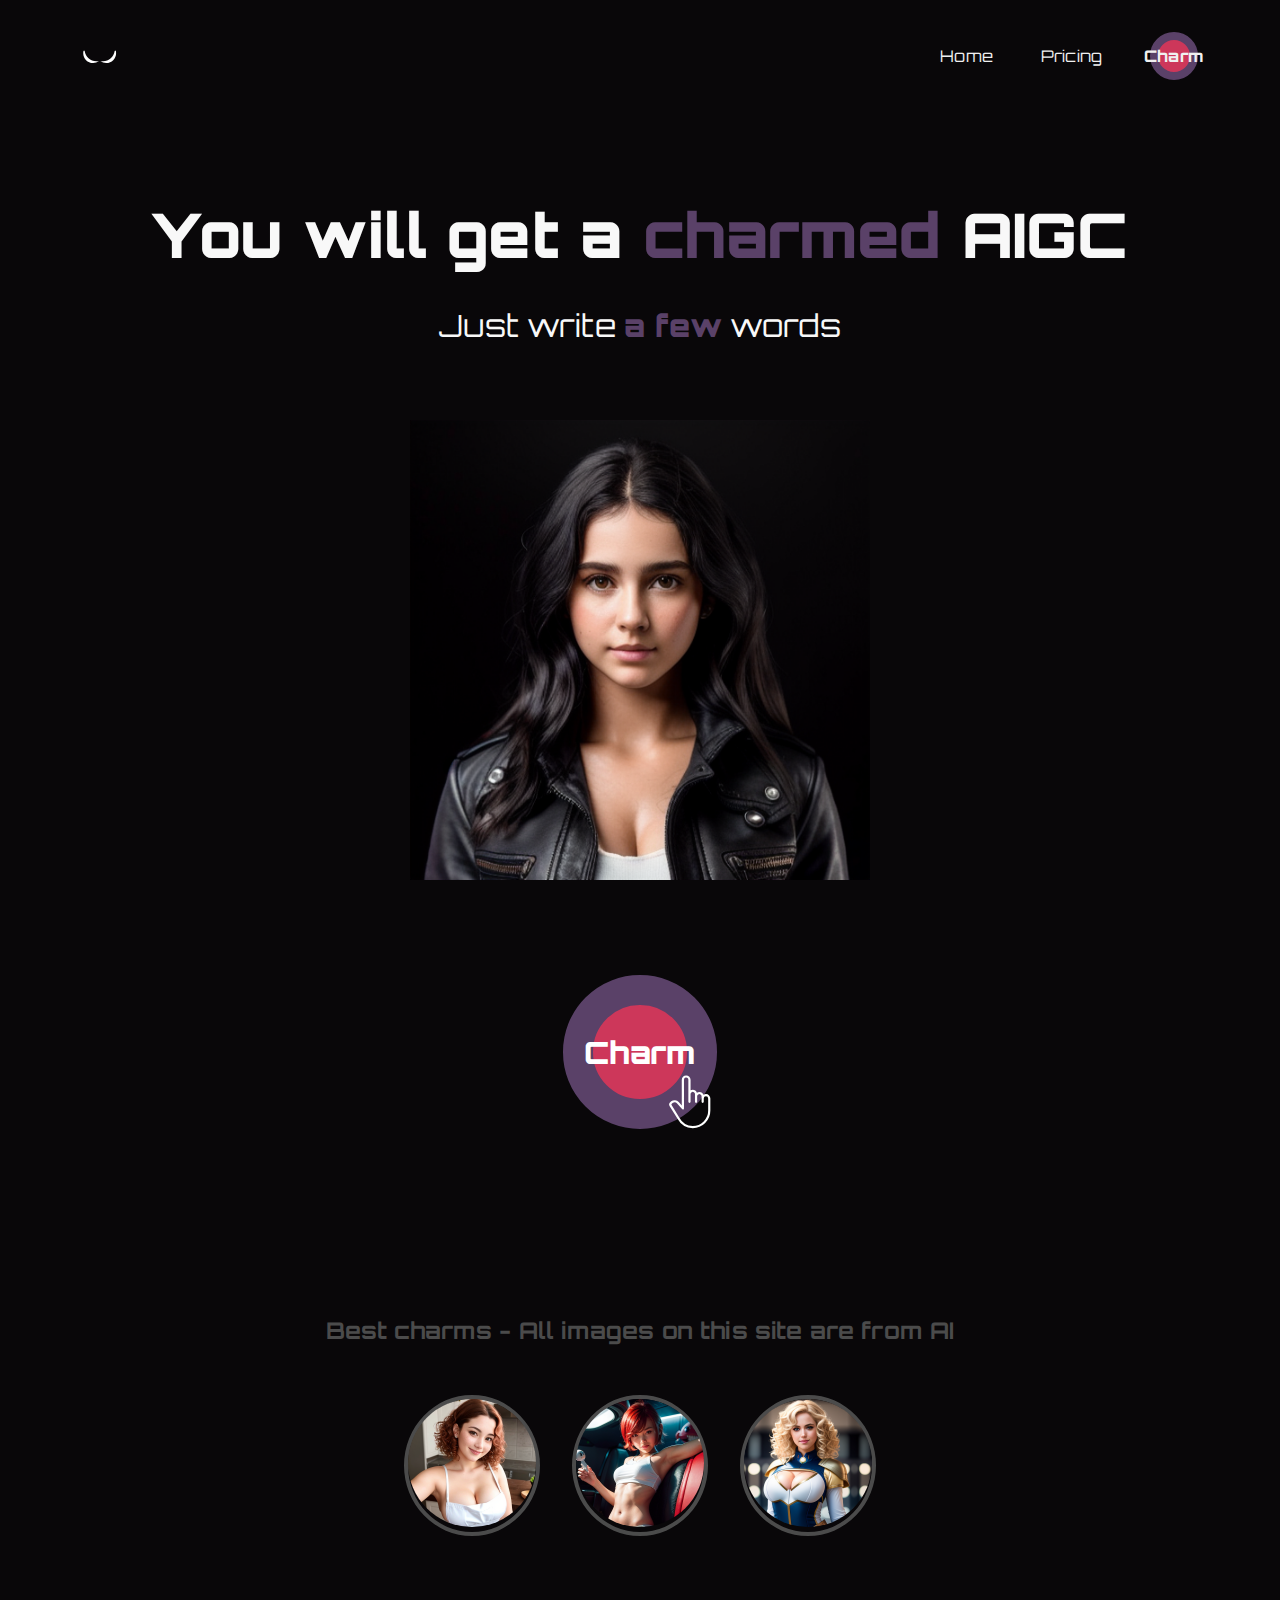
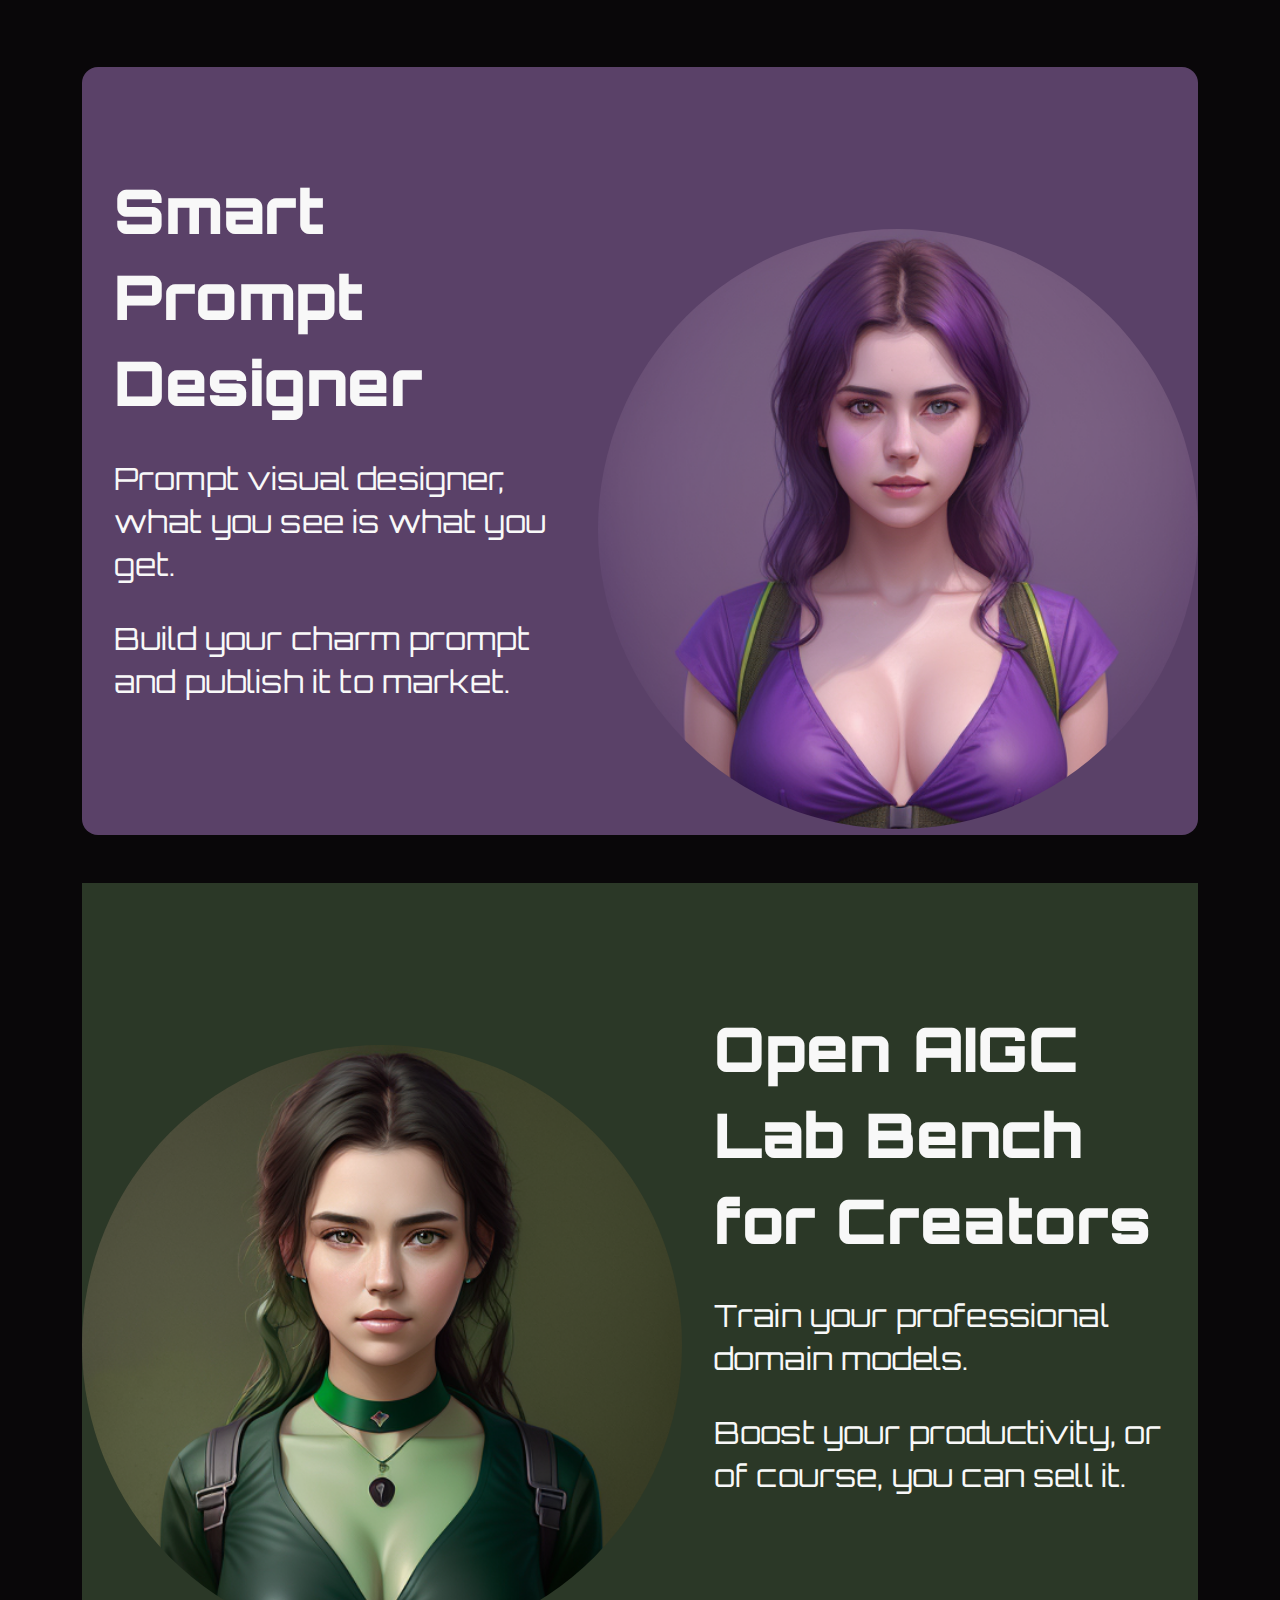
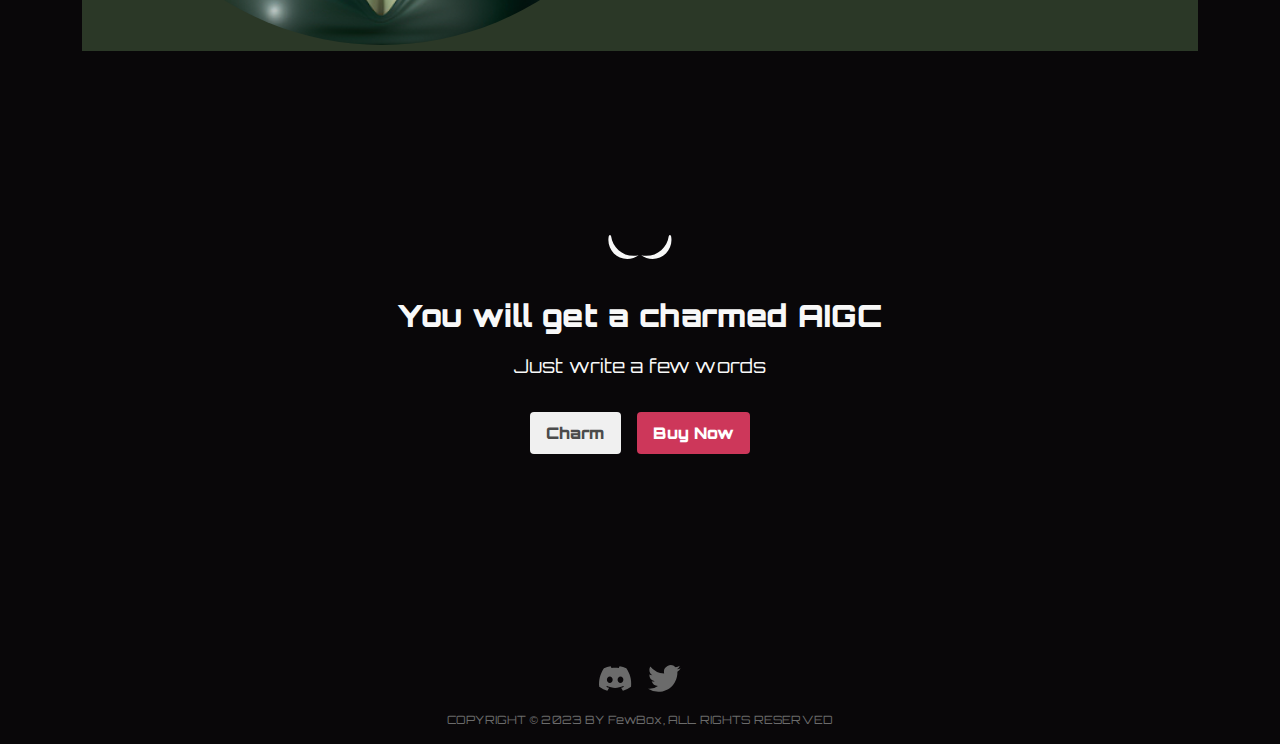
==== commit e8e6fd6f: "Refine code." ====
--- a/index.html
+++ b/index.html
@@ -1 +1 @@
-<!DOCTYPE html><html><head><meta charSet="utf-8"/><title>AIGC Kit | FewBox</title><link rel="shortcut icon" href="/favicon.ico"/><link rel="preconnect" href="https://fonts.googleapis.com"/><link rel="preconnect" href="https://fonts.gstatic.com"/><meta name="description"/><meta name="keywords"/><meta name="author"/><meta name="viewport"/><meta name="next-head-count" content="9"/><link rel="stylesheet" href="https://cdnjs.cloudflare.com/ajax/libs/animate.css/4.1.1/animate.min.css"/><link rel="preload" href="/_next/static/css/beaed558e642f537.css" as="style"/><link rel="stylesheet" href="/_next/static/css/beaed558e642f537.css" data-n-g=""/><noscript data-n-css=""></noscript><script defer="" nomodule="" src="/_next/static/chunks/polyfills-c67a75d1b6f99dc8.js"></script><script src="/_next/static/chunks/webpack-94547de1949c56d7.js" defer=""></script><script src="/_next/static/chunks/framework-50116e63224baba2.js" defer=""></script><script src="/_next/static/chunks/main-47c0a74dd876f8ce.js" defer=""></script><script src="/_next/static/chunks/pages/_app-68344677c6f62709.js" defer=""></script><script src="/_next/static/chunks/121-1d15f2ee6740b70b.js" defer=""></script><script src="/_next/static/chunks/949-448d089078a8ae7f.js" defer=""></script><script src="/_next/static/chunks/715-148ce84a42ad2dc6.js" defer=""></script><script src="/_next/static/chunks/pages/index-0b5c09d9bf219c01.js" defer=""></script><script src="/_next/static/nNzGlrPRUXzjuEwhup_T-/_buildManifest.js" defer=""></script><script src="/_next/static/nNzGlrPRUXzjuEwhup_T-/_ssgManifest.js" defer=""></script></head><body><div id="__next"><div></div><div class="position-edge-custom" style="top:0px"></div><div class="position-window-center" style="z-index:99999"><div class="v-ybase flex flex-direction-column flex-wrap-nowrap flex-justify-content-flex-start flex-align-items-stretch flex-align-content-flex-start" style="display:none;font-family:&#x27;Orbitron&#x27;, sans-serif;cursor:inherit"><div class="position-self-custom" style="top:-undefined;right:-1em;bottom:-1.8em;left:-undefined;z-index:8888"><svg viewBox="0 0 256 256" fill="none" xmlns="http://www.w3.org/2000/svg" class="v-svg-circle font-size-extra-large red-background white-front white-border" style="border-width:2px;border-style:solid;border-color:white;padding:0.4em;font-family:&#x27;Orbitron&#x27;, sans-serif;cursor:inherit"><path d="M150.83 32.212C148.17 29.55 144.888 28 141.341 28h-26.607c-3.77 0-7.198 1.55-9.859 4.212-2.442 2.66-3.875 6.095-3.875 9.865v99.445c0 3.77 1.431 6.961 3.873 9.621 2.661 2.44 6.089 3.635 9.861 3.635h26.607c3.547 0 6.829-1.195 9.49-3.634 2.661-2.661 4.168-5.851 4.168-9.622v-99.78c0-3.547-1.507-6.872-4.169-9.531v.001zm-22.791 142.573c-7.318 0-13.635 2.66-18.957 7.982-5.1 5.1-7.65 11.31-7.65 18.625 0 7.319 2.55 13.635 7.65 18.958 5.099 5.1 11.419 7.65 18.957 7.65 7.319 0 13.526-2.219 18.626-7.319 5.322-5.322 7.982-11.754 7.982-19.292 0-7.094-2.329-13.304-7.65-18.625-5.101-5.318-11.419-7.979-18.958-7.979z" fill="currentColor"></path></svg></div><div class="position-area-default undefined v-ybase red-background flex flex-direction-column flex-wrap-nowrap flex-justify-content-flex-start flex-align-items-center flex-align-content-flex-start" style="border-radius:0.6em;padding:2.8em 2em 0.6em 2em;font-family:&#x27;Orbitron&#x27;, sans-serif;cursor:inherit"><div class="position-area-right-top" style="z-index:9999"><svg viewBox="0 0 256 256" fill="none" xmlns="http://www.w3.org/2000/svg" class="v-svg-default font-size-extra-small" style="font-family:&#x27;Orbitron&#x27;, sans-serif;cursor:pointer"><path d="M36.604 78.148c-11.472-11.472-11.472-30.072 0-41.544 11.472-11.472 30.072-11.472 41.544 0l141.248 141.248c11.472 11.472 11.472 30.072 0 41.544-11.472 11.472-30.072 11.472-41.544 0L36.604 78.148z" fill="currentColor"></path><path d="M177.852 36.604c11.472-11.472 30.072-11.472 41.544 0 11.472 11.472 11.472 30.072 0 41.544L78.148 219.396c-11.472 11.472-30.072 11.472-41.544 0-11.472-11.472-11.472-30.072 0-41.544L177.852 36.604z" fill="currentColor"></path></svg></div><div class="flex-item v-ybase flex flex-direction-column flex-wrap-nowrap flex-justify-content-flex-start flex-align-items-center flex-align-content-flex-start" style="font-family:&#x27;Orbitron&#x27;, sans-serif;cursor:inherit;gap:1.6em"><img alt="404" src="/images/404.png" width="384" height="384" decoding="async" data-nimg="1" class="flex-item" loading="lazy" style="color:transparent;border-radius:42%"/><a class="flex-item v-link" style="font-family:&#x27;Orbitron&#x27;, sans-serif" href="https://www.paypal.com/paypalme/fewbox/1" target="_blank"><div class="v-xbase flex flex-wrap-nowrap flex-justify-content-center flex-align-items-center flex-align-content-flex-start" style="font-family:&#x27;Orbitron&#x27;, sans-serif;cursor:inherit;gap:0.6em"><span class="flex-item v-label" style="font-family:&#x27;Orbitron&#x27;, sans-serif"></span></div><div class="v-ybase flex flex-direction-column flex-wrap-nowrap flex-justify-content-flex-start flex-align-items-center flex-align-content-flex-start" style="font-family:&#x27;Orbitron&#x27;, sans-serif;cursor:inherit;gap:0.2em"><div class="flex-item v-xbase flex flex-wrap-nowrap flex-justify-content-flex-start flex-align-items-center flex-align-content-flex-start" style="font-family:&#x27;Orbitron&#x27;, sans-serif;cursor:inherit"><span class="flex-item v-label font-size-small white-front" style="flex-grow:1;font-family:&#x27;Orbitron&#x27;, sans-serif">Donate: help us to keep 7x24 online!</span><svg viewBox="0 0 256 256" fill="none" xmlns="http://www.w3.org/2000/svg" class="flex-item v-svg-default font-size-extra-small white-front" style="flex-grow:1;font-family:&#x27;Orbitron&#x27;, sans-serif;cursor:inherit"><path d="M189.284 98.853a16.385 16.385 0 0 0-9.333 2.873 16.663 16.663 0 0 0-15.664-11.207 16.383 16.383 0 0 0-9.331 2.876 16.654 16.654 0 0 0-6.05-8.095 16.654 16.654 0 0 0-9.614-3.112 16.29 16.29 0 0 0-8.333 2.334V44.694a16.662 16.662 0 0 0-4.873-11.79 16.662 16.662 0 0 0-23.925.322 16.66 16.66 0 0 0-4.53 12.176v96.529l-11.415-13.04.001-.001a20.828 20.828 0 0 0-28.578-2.541l-2.918 2.333a12.164 12.164 0 0 0-2.916 15.998l29.704 47.909A68.114 68.114 0 0 0 139.294 228a66.663 66.663 0 0 0 47.134-19.523 66.66 66.66 0 0 0 19.523-47.135v-45.826a16.666 16.666 0 0 0-16.664-16.664h-.003zM139.29 219.665a59.814 59.814 0 0 1-50.616-31.328l-29.62-48.158a3.875 3.875 0 0 1 .873-5l2.917-2.333a12.495 12.495 0 0 1 17.122 1.542l18.706 21.372v-.002a4.166 4.166 0 0 0 7.291-2.749V45.319a8.83 8.83 0 0 1 6.582-8.957 8.337 8.337 0 0 1 10.083 8.333v83.319a4.165 4.165 0 1 0 8.331 0V98.851a8.334 8.334 0 0 1 12.498-7.216 8.332 8.332 0 0 1 4.166 7.216v29.163a4.166 4.166 0 0 0 8.333 0v-20.832a8.33 8.33 0 0 1 12.498-7.214 8.332 8.332 0 0 1 4.165 7.214v20.832a4.166 4.166 0 0 0 8.332 0v-12.499a8.332 8.332 0 0 1 16.663 0v45.826a58.323 58.323 0 0 1-58.323 58.324h-.001z" fill="currentColor"></path></svg></div><div class="animate__animated animate__jello animate__infinite animate__slower"><svg viewBox="0 0 256 256" fill="none" xmlns="http://www.w3.org/2000/svg" class="v-svg-default font-size-extra-large white-front" style="font-family:&#x27;Orbitron&#x27;, sans-serif;cursor:inherit"><path fill-rule="evenodd" clip-rule="evenodd" d="M246.387 94.997A72.313 72.313 0 0 1 248 110.23c0 39.637-31.992 71.77-71.456 71.77-16.214 0-31.166-5.424-43.157-14.563a85.538 85.538 0 0 0 19.407 2.218c43.387 0 79.236-32.413 84.853-74.446 1.303-2.342 2.828-4.235 4.353-4.235 1.348 0 2.93 1.78 4.387 4.023zm-235.774 0A72.348 72.348 0 0 0 9 110.23C9 149.867 40.992 182 80.456 182c16.214 0 31.166-5.424 43.157-14.563a85.538 85.538 0 0 1-19.407 2.218c-43.387 0-79.236-32.413-84.853-74.446-1.303-2.342-2.828-4.235-4.353-4.235-1.348 0-2.93 1.78-4.387 4.023z" fill="currentColor"></path></svg></div></div></a><div class="flex-item v-xbase flex flex-wrap-nowrap flex-justify-content-flex-start flex-align-items-center flex-align-content-flex-start" style="font-family:&#x27;Orbitron&#x27;, sans-serif;cursor:inherit;gap:0.6em"><div class="flex-item v-line-horizontal light50-background" style="flex-grow:1;height:2px;width:8em;font-family:&#x27;Orbitron&#x27;, sans-serif"></div><span class="flex-item v-label light50-front" style="flex-grow:1;font-family:&#x27;Orbitron&#x27;, sans-serif">or</span><div class="flex-item v-line-horizontal light50-background" style="flex-grow:1;height:2px;width:8em;font-family:&#x27;Orbitron&#x27;, sans-serif"></div></div><a class="flex-item v-link" style="font-family:&#x27;Orbitron&#x27;, sans-serif" href="mailto:support@fewbox.com?subject= from FewBox&amp;body={Your Feedback Here}" target="_blank"><div class="v-xbase flex flex-wrap-nowrap flex-justify-content-center flex-align-items-center flex-align-content-flex-start" style="font-family:&#x27;Orbitron&#x27;, sans-serif;cursor:inherit;gap:0.6em"><span class="flex-item v-label" style="font-family:&#x27;Orbitron&#x27;, sans-serif"></span></div><span class="v-label font-size-small light50-front" style="font-family:&#x27;Orbitron&#x27;, sans-serif">support@fewbox.com</span></a></div><span class="flex-item v-label-center font-weight-thin font-size-extra-small light25-front" style="font-family:&#x27;Orbitron&#x27;, sans-serif"></span></div></div></div><div class="v-ybase flex flex-direction-column flex-wrap-nowrap flex-justify-content-flex-start flex-align-items-center flex-align-content-flex-start" style="margin:0 0 6em 0;font-family:&#x27;Orbitron&#x27;, sans-serif;cursor:inherit"><div class="flex-item v-zone-extra-large" style="font-family:&#x27;Orbitron&#x27;, sans-serif"><header class="v-header" style="padding:2em 0;font-family:&#x27;Orbitron&#x27;, sans-serif"><div class="v-xbase flex flex-wrap-nowrap flex-justify-content-space-between flex-align-items-center flex-align-content-flex-start" style="font-family:&#x27;Orbitron&#x27;, sans-serif;cursor:inherit"><a class="flex-item" href="/"><svg viewBox="0 0 256 256" fill="none" xmlns="http://www.w3.org/2000/svg" class="v-svg-default white-front" style="font-family:&#x27;Orbitron&#x27;, sans-serif;cursor:inherit"><path fill-rule="evenodd" clip-rule="evenodd" d="M246.387 94.997A72.313 72.313 0 0 1 248 110.23c0 39.637-31.992 71.77-71.456 71.77-16.214 0-31.166-5.424-43.157-14.563a85.538 85.538 0 0 0 19.407 2.218c43.387 0 79.236-32.413 84.853-74.446 1.303-2.342 2.828-4.235 4.353-4.235 1.348 0 2.93 1.78 4.387 4.023zm-235.774 0A72.348 72.348 0 0 0 9 110.23C9 149.867 40.992 182 80.456 182c16.214 0 31.166-5.424 43.157-14.563a85.538 85.538 0 0 1-19.407 2.218c-43.387 0-79.236-32.413-84.853-74.446-1.303-2.342-2.828-4.235-4.353-4.235-1.348 0-2.93 1.78-4.387 4.023z" fill="currentColor"></path></svg></a><div class="flex-item v-xbase flex flex-wrap-nowrap flex-justify-content-flex-start flex-align-items-center flex-align-content-flex-start" style="font-family:&#x27;Orbitron&#x27;, sans-serif;cursor:inherit;gap:3em"><a class="flex-item" style="flex-grow:1" href="/"><span class="v-label light-front" style="font-family:&#x27;Orbitron&#x27;, sans-serif">Home</span></a><a class="flex-item v-link" style="flex-grow:1;font-family:&#x27;Orbitron&#x27;, sans-serif" href="/pricing" target="_self"><div class="v-xbase flex flex-wrap-nowrap flex-justify-content-center flex-align-items-center flex-align-content-flex-start" style="font-family:&#x27;Orbitron&#x27;, sans-serif;cursor:inherit;gap:0.6em"><span class="flex-item v-label" style="font-family:&#x27;Orbitron&#x27;, sans-serif"></span></div><span class="v-label light-front" style="font-family:&#x27;Orbitron&#x27;, sans-serif">Pricing</span></a><a class="flex-item" style="flex-grow:1" href="/charm"><div class="v-boundary" style="height:3em;width:3em;font-family:&#x27;Orbitron&#x27;, sans-serif"><div class="position-area-default undefined v-boundary primary-background secondary-border" style="border-radius:50%;border-width:0.5em;border-style:solid;border-color:secondary;height:3em;width:3em;font-family:&#x27;Orbitron&#x27;, sans-serif"><div class="position-area-center"><div class="v-label font-weight-extra-bold light-front" style="font-family:&#x27;Orbitron&#x27;, sans-serif">Charm</div></div></div></div></a></div></div></header><div class="v-ybase flex flex-direction-column flex-wrap-nowrap flex-justify-content-flex-start flex-align-items-stretch flex-align-content-flex-start" style="font-family:&#x27;Orbitron&#x27;, sans-serif;cursor:inherit"><section class="flex-item v-section" style="padding:5em 0;font-family:&#x27;Orbitron&#x27;, sans-serif"><div class="v-ybase flex flex-direction-column flex-wrap-nowrap flex-justify-content-flex-start flex-align-items-center flex-align-content-flex-start" style="font-family:&#x27;Orbitron&#x27;, sans-serif;cursor:inherit;gap:1.6em"><section class="flex-item v-text-center font-weight-black font-size-super-large" style="font-family:&#x27;Orbitron&#x27;, sans-serif"><span class="v-label" style="font-family:&#x27;Orbitron&#x27;, sans-serif">You will get a </span><span class="v-label font-weight-black secondary-front" style="font-family:&#x27;Orbitron&#x27;, sans-serif">charmed</span><span class="v-label" style="font-family:&#x27;Orbitron&#x27;, sans-serif"> AIGC</span></section><span class="flex-item v-label font-size-extra-large" style="font-family:&#x27;Orbitron&#x27;, sans-serif"><span class="v-label" style="font-family:&#x27;Orbitron&#x27;, sans-serif">Just write </span><span class="v-label font-weight-black secondary-front" style="font-family:&#x27;Orbitron&#x27;, sans-serif">a few</span><span class="v-label" style="font-family:&#x27;Orbitron&#x27;, sans-serif"> words</span></span><div class="flex-item v-boundary" style="padding:3em 0;font-family:&#x27;Orbitron&#x27;, sans-serif"><img alt="fewbox" src="/images/hero.png" width="460" height="460" decoding="async" data-nimg="1" loading="lazy" style="color:transparent"/></div><div class="flex-item v-boundary" style="margin:1em;font-family:&#x27;Orbitron&#x27;, sans-serif"><a class="v-link font-size-extra-large" style="font-family:&#x27;Orbitron&#x27;, sans-serif" href="/charm" target="_self"><div class="v-xbase flex flex-wrap-nowrap flex-justify-content-center flex-align-items-center flex-align-content-flex-start" style="font-family:&#x27;Orbitron&#x27;, sans-serif;cursor:inherit;gap:0.6em"><span class="flex-item v-label" style="font-family:&#x27;Orbitron&#x27;, sans-serif"></span></div><div class="position-area-default undefined v-boundary font-weight-black primary-background secondary-border" style="border-radius:50%;border-width:1em;border-style:solid;border-color:secondary;height:5em;width:5em;font-family:&#x27;Orbitron&#x27;, sans-serif"><div class="position-area-center"><span class="v-label font-weight-black white-front" style="font-family:&#x27;Orbitron&#x27;, sans-serif">Charm</span></div><div class="position-area-custom" style="right:-1.2em;bottom:-1.2em"><svg viewBox="0 0 256 256" fill="none" xmlns="http://www.w3.org/2000/svg" class="v-svg-default white-front" style="font-family:&#x27;Orbitron&#x27;, sans-serif;cursor:inherit"><path d="M189.284 98.853a16.385 16.385 0 0 0-9.333 2.873 16.663 16.663 0 0 0-15.664-11.207 16.383 16.383 0 0 0-9.331 2.876 16.654 16.654 0 0 0-6.05-8.095 16.654 16.654 0 0 0-9.614-3.112 16.29 16.29 0 0 0-8.333 2.334V44.694a16.662 16.662 0 0 0-4.873-11.79 16.662 16.662 0 0 0-23.925.322 16.66 16.66 0 0 0-4.53 12.176v96.529l-11.415-13.04.001-.001a20.828 20.828 0 0 0-28.578-2.541l-2.918 2.333a12.164 12.164 0 0 0-2.916 15.998l29.704 47.909A68.114 68.114 0 0 0 139.294 228a66.663 66.663 0 0 0 47.134-19.523 66.66 66.66 0 0 0 19.523-47.135v-45.826a16.666 16.666 0 0 0-16.664-16.664h-.003zM139.29 219.665a59.814 59.814 0 0 1-50.616-31.328l-29.62-48.158a3.875 3.875 0 0 1 .873-5l2.917-2.333a12.495 12.495 0 0 1 17.122 1.542l18.706 21.372v-.002a4.166 4.166 0 0 0 7.291-2.749V45.319a8.83 8.83 0 0 1 6.582-8.957 8.337 8.337 0 0 1 10.083 8.333v83.319a4.165 4.165 0 1 0 8.331 0V98.851a8.334 8.334 0 0 1 12.498-7.216 8.332 8.332 0 0 1 4.166 7.216v29.163a4.166 4.166 0 0 0 8.333 0v-20.832a8.33 8.33 0 0 1 12.498-7.214 8.332 8.332 0 0 1 4.165 7.214v20.832a4.166 4.166 0 0 0 8.332 0v-12.499a8.332 8.332 0 0 1 16.663 0v45.826a58.323 58.323 0 0 1-58.323 58.324h-.001z" fill="currentColor"></path></svg></div></div></a></div></div></section><section class="flex-item v-section" style="padding:5em 0;font-family:&#x27;Orbitron&#x27;, sans-serif"><div class="v-ybase flex flex-direction-column flex-wrap-nowrap flex-justify-content-flex-start flex-align-items-center flex-align-content-flex-start" style="height:192px;font-family:&#x27;Orbitron&#x27;, sans-serif;cursor:inherit;gap:3em"><span class="flex-item v-label font-weight-bold font-size-large dark-front" style="font-family:&#x27;Orbitron&#x27;, sans-serif">Best charms - All images on this site are from AI</span><div class="flex-item v-xbase flex flex-wrap-nowrap flex-justify-content-flex-start flex-align-items-center flex-align-content-flex-start" style="font-family:&#x27;Orbitron&#x27;, sans-serif;cursor:inherit;gap:2em"><div class="v-boundary dark-border" style="border-radius:50%;border-width:0.3em;border-style:solid;border-color:dark;font-family:&#x27;Orbitron&#x27;, sans-serif"><img alt="charm" src="./images/charm1.png" width="128" height="128" decoding="async" data-nimg="1" loading="lazy" style="color:transparent;border-radius:50%"/></div><div class="v-boundary dark-border" style="border-radius:50%;border-width:0.3em;border-style:solid;border-color:dark;font-family:&#x27;Orbitron&#x27;, sans-serif"><img alt="charm" src="./images/charm2.png" width="128" height="128" decoding="async" data-nimg="1" loading="lazy" style="color:transparent;border-radius:50%"/></div><div class="v-boundary dark-border" style="border-radius:50%;border-width:0.3em;border-style:solid;border-color:dark;font-family:&#x27;Orbitron&#x27;, sans-serif"><img alt="charm" src="./images/charm3.png" width="128" height="128" decoding="async" data-nimg="1" loading="lazy" style="color:transparent;border-radius:50%"/></div></div></div></section><section class="flex-item v-section" style="padding:5em 0;font-family:&#x27;Orbitron&#x27;, sans-serif"><div class="v-ybase flex flex-direction-column flex-wrap-nowrap flex-justify-content-flex-start flex-align-items-stretch flex-align-content-flex-start" style="font-family:&#x27;Orbitron&#x27;, sans-serif;cursor:inherit;gap:3em"><div class="large-down-hidden v-xbase secondary-background flex flex-wrap-nowrap flex-justify-content-space-between flex-align-items-center flex-align-content-flex-start" style="border-radius:1em;height:48em;font-family:&#x27;Orbitron&#x27;, sans-serif;cursor:inherit"><div class="flex-item v-boundary" style="padding:2em;font-family:&#x27;Orbitron&#x27;, sans-serif"><section class="v-section" style="font-family:&#x27;Orbitron&#x27;, sans-serif"><span class="v-label font-weight-black font-size-super-large" style="font-family:&#x27;Orbitron&#x27;, sans-serif">Smart Prompt Designer</span><p class="v-text font-size-extra-large" style="font-family:&#x27;Orbitron&#x27;, sans-serif">Prompt visual designer, what you see is what you get.</p><p class="v-text font-size-extra-large" style="font-family:&#x27;Orbitron&#x27;, sans-serif">Build your charm prompt and publish it to market.</p></section></div><div class="flex-item flex-align-self-end v-boundary" style="font-family:&#x27;Orbitron&#x27;, sans-serif"><img alt="FewBox" src="/images/feature-background1.png" width="600" height="600" decoding="async" data-nimg="1" loading="lazy" style="color:transparent;border-radius:50%"/></div></div><div class="large-up-hidden v-ybase flex flex-direction-column flex-wrap-nowrap flex-justify-content-flex-start flex-align-items-center flex-align-content-flex-start" style="font-family:&#x27;Orbitron&#x27;, sans-serif;cursor:inherit"><section class="flex-item v-section" style="font-family:&#x27;Orbitron&#x27;, sans-serif"><span class="v-label font-weight-black font-size-super-large" style="font-family:&#x27;Orbitron&#x27;, sans-serif">Smart Prompt Designer</span><p class="v-text font-size-extra-large" style="font-family:&#x27;Orbitron&#x27;, sans-serif">Prompt visual designer, what you see is what you get.</p><p class="v-text font-size-extra-large" style="font-family:&#x27;Orbitron&#x27;, sans-serif">Build your charm prompt and publish it to market.</p></section><img alt="FewBox" src="/images/feature-background1.png" width="460" height="460" decoding="async" data-nimg="1" class="flex-item" loading="lazy" style="color:transparent;border-radius:50%"/></div><div class="large-down-hidden v-xbase tertiary-background flex flex-wrap-nowrap flex-justify-content-space-between flex-align-items-center flex-align-content-flex-start" style="height:48em;font-family:&#x27;Orbitron&#x27;, sans-serif;cursor:inherit"><div class="flex-item flex-align-self-end v-boundary" style="font-family:&#x27;Orbitron&#x27;, sans-serif"><img alt="FewBox" src="/images/feature-background2.png" width="600" height="600" decoding="async" data-nimg="1" loading="lazy" style="color:transparent;border-radius:50%"/></div><div class="flex-item v-boundary" style="padding:2em;font-family:&#x27;Orbitron&#x27;, sans-serif"><section class="v-section" style="font-family:&#x27;Orbitron&#x27;, sans-serif"><span class="v-label font-weight-black font-size-super-large" style="font-family:&#x27;Orbitron&#x27;, sans-serif">Open AIGC Lab Bench for Creators</span><p class="v-text font-size-extra-large" style="font-family:&#x27;Orbitron&#x27;, sans-serif">Train your professional domain models.</p><p class="v-text font-size-extra-large" style="font-family:&#x27;Orbitron&#x27;, sans-serif">Boost your productivity, or of course, you can sell it.</p></section></div></div><div class="large-up-hidden v-ybase flex flex-direction-column flex-wrap-nowrap flex-justify-content-flex-start flex-align-items-center flex-align-content-flex-start" style="font-family:&#x27;Orbitron&#x27;, sans-serif;cursor:inherit"><section class="flex-item v-section" style="font-family:&#x27;Orbitron&#x27;, sans-serif"><span class="v-label font-weight-black font-size-super-large" style="font-family:&#x27;Orbitron&#x27;, sans-serif">Open AIGC Lab Bench for Creators</span><p class="v-text font-size-extra-large" style="font-family:&#x27;Orbitron&#x27;, sans-serif">Train your professional domain models.</p><p class="v-text font-size-extra-large" style="font-family:&#x27;Orbitron&#x27;, sans-serif">Boost your productivity, or of course, you can sell it.</p></section><img alt="FewBox" src="/images/feature-background2.png" width="460" height="460" decoding="async" data-nimg="1" class="flex-item" loading="lazy" style="color:transparent;border-radius:50%"/></div></div></section><section class="flex-item v-section" style="padding:5em 0;font-family:&#x27;Orbitron&#x27;, sans-serif"><div class="v-ybase flex flex-direction-column flex-wrap-nowrap flex-justify-content-flex-start flex-align-items-center flex-align-content-flex-start" style="font-family:&#x27;Orbitron&#x27;, sans-serif;cursor:inherit;gap:1em"><svg viewBox="0 0 256 256" fill="none" xmlns="http://www.w3.org/2000/svg" class="flex-item v-svg-default font-size-extra-large" style="font-family:&#x27;Orbitron&#x27;, sans-serif;cursor:inherit"><path fill-rule="evenodd" clip-rule="evenodd" d="M246.387 94.997A72.313 72.313 0 0 1 248 110.23c0 39.637-31.992 71.77-71.456 71.77-16.214 0-31.166-5.424-43.157-14.563a85.538 85.538 0 0 0 19.407 2.218c43.387 0 79.236-32.413 84.853-74.446 1.303-2.342 2.828-4.235 4.353-4.235 1.348 0 2.93 1.78 4.387 4.023zm-235.774 0A72.348 72.348 0 0 0 9 110.23C9 149.867 40.992 182 80.456 182c16.214 0 31.166-5.424 43.157-14.563a85.538 85.538 0 0 1-19.407 2.218c-43.387 0-79.236-32.413-84.853-74.446-1.303-2.342-2.828-4.235-4.353-4.235-1.348 0-2.93 1.78-4.387 4.023z" fill="currentColor"></path></svg><span class="flex-item v-label font-weight-black font-size-extra-large" style="font-family:&#x27;Orbitron&#x27;, sans-serif">You will get a charmed AIGC</span><span class="flex-item v-label font-size-normal" style="font-family:&#x27;Orbitron&#x27;, sans-serif">Just write a few words</span><div class="flex-item v-xbase flex flex-wrap-nowrap flex-justify-content-flex-start flex-align-items-center flex-align-content-flex-start" style="margin:1em 0;font-family:&#x27;Orbitron&#x27;, sans-serif;cursor:inherit;gap:1em"><div class="flex-item v-boundary" style="flex-grow:1;font-family:&#x27;Orbitron&#x27;, sans-serif"><a href="/charm"><div class="v-submit font-weight-black light-background dark-front" style="font-family:&#x27;Orbitron&#x27;, sans-serif"><div class="v-xbase flex flex-wrap-nowrap flex-justify-content-center flex-align-items-center flex-align-content-flex-start" style="font-family:&#x27;Orbitron&#x27;, sans-serif;cursor:inherit"><span class="flex-item">Charm</span></div><input type="submit" class="v-submit font-weight-black light-background dark-front" style="font-family:&#x27;Orbitron&#x27;, sans-serif"/></div></a></div><div class="flex-item v-boundary" style="flex-grow:1;font-family:&#x27;Orbitron&#x27;, sans-serif"><a class="v-link" style="font-family:&#x27;Orbitron&#x27;, sans-serif" href="/pricing" target="_self"><div class="v-xbase flex flex-wrap-nowrap flex-justify-content-center flex-align-items-center flex-align-content-flex-start" style="font-family:&#x27;Orbitron&#x27;, sans-serif;cursor:inherit;gap:0.6em"><span class="flex-item v-label" style="font-family:&#x27;Orbitron&#x27;, sans-serif"></span></div><div class="v-submit font-weight-black primary-background white-front" style="font-family:&#x27;Orbitron&#x27;, sans-serif"><div class="v-xbase flex flex-wrap-nowrap flex-justify-content-center flex-align-items-center flex-align-content-flex-start" style="font-family:&#x27;Orbitron&#x27;, sans-serif;cursor:inherit"><span class="flex-item">Buy Now</span></div><input type="submit" class="v-submit font-weight-black primary-background white-front" style="font-family:&#x27;Orbitron&#x27;, sans-serif"/></div></a></div></div></div></section></div></div></div><div class="v-ybase flex flex-direction-column flex-wrap-nowrap flex-justify-content-flex-start flex-align-items-center flex-align-content-flex-start" style="padding:1em;font-family:&#x27;Orbitron&#x27;, sans-serif;cursor:inherit;gap:1em"><div class="flex-item v-xbase flex flex-wrap-nowrap flex-justify-content-flex-start flex-align-items-center flex-align-content-flex-start" style="font-family:&#x27;Orbitron&#x27;, sans-serif;cursor:inherit;gap:1em"><a class="flex-item v-link" style="flex-grow:1;font-family:&#x27;Orbitron&#x27;, sans-serif" href="https://discord.com/channels/966528814245097522/1087564393144918098" target="_blank"><div class="v-xbase flex flex-wrap-nowrap flex-justify-content-center flex-align-items-center flex-align-content-flex-start" style="font-family:&#x27;Orbitron&#x27;, sans-serif;cursor:inherit;gap:0.6em"><span class="flex-item v-label" style="font-family:&#x27;Orbitron&#x27;, sans-serif"></span></div><svg viewBox="0 0 32 32" fill="none" xmlns="http://www.w3.org/2000/svg" class="v-svg-default font-size-small placeholder-front" style="font-family:&#x27;Orbitron&#x27;, sans-serif;cursor:inherit"><path d="M26.82 5.96c3.439 5.057 5.137 10.76 4.502 17.327a.099.099 0 0 1-.04.07 25.174 25.174 0 0 1-7.616 3.843.098.098 0 0 1-.107-.037 20.305 20.305 0 0 1-1.554-2.528.097.097 0 0 1 .051-.135 15.69 15.69 0 0 0 2.377-1.13.098.098 0 0 0 .009-.163c-.161-.12-.32-.245-.474-.37a.093.093 0 0 0-.099-.013c-4.925 2.275-10.32 2.275-15.305 0a.095.095 0 0 0-.098.014c-.152.125-.312.25-.472.37a.097.097 0 0 0 .01.161 16.61 16.61 0 0 0 2.376 1.132c.053.02.079.082.052.134-.448.887-.97 1.73-1.555 2.53a.1.1 0 0 1-.107.035c-2.477-.77-5-1.93-7.605-3.843a.103.103 0 0 1-.04-.071c-.53-5.68.552-11.431 4.5-17.327a.089.089 0 0 1 .04-.035 25.057 25.057 0 0 1 6.2-1.922.098.098 0 0 1 .099.047c.268.476.576 1.086.784 1.585 2.292-.35 4.62-.35 6.962 0 .207-.489.504-1.11.771-1.585a.094.094 0 0 1 .1-.047 25.116 25.116 0 0 1 6.199 1.922c.017.007.03.019.04.036zm-12.907 10.8c.024-1.68-1.2-3.07-2.737-3.07-1.524 0-2.736 1.378-2.736 3.07 0 1.69 1.236 3.067 2.736 3.067 1.525 0 2.737-1.377 2.737-3.068zm10.119 0c.024-1.68-1.2-3.07-2.737-3.07-1.524 0-2.737 1.378-2.737 3.07 0 1.69 1.237 3.067 2.737 3.067 1.537 0 2.737-1.377 2.737-3.068z" fill="currentColor"></path></svg></a><a class="flex-item v-link" style="flex-grow:1;font-family:&#x27;Orbitron&#x27;, sans-serif" href="https://twitter.com/fewbox" target="_blank"><div class="v-xbase flex flex-wrap-nowrap flex-justify-content-center flex-align-items-center flex-align-content-flex-start" style="font-family:&#x27;Orbitron&#x27;, sans-serif;cursor:inherit;gap:0.6em"><span class="flex-item v-label" style="font-family:&#x27;Orbitron&#x27;, sans-serif"></span></div><svg viewBox="0 0 32 32" fill="none" xmlns="http://www.w3.org/2000/svg" class="v-svg-default font-size-small placeholder-front" style="font-family:&#x27;Orbitron&#x27;, sans-serif;cursor:inherit"><path d="M9.75 28.203c11.698 0 18.095-9.695 18.095-18.103 0-.275-.005-.55-.018-.822A12.936 12.936 0 0 0 31 5.983c-1.14.507-2.366.848-3.652 1.002a6.385 6.385 0 0 0 2.796-3.52 12.754 12.754 0 0 1-4.038 1.545 6.362 6.362 0 0 0-10.838 5.802 18.058 18.058 0 0 1-13.11-6.647 6.347 6.347 0 0 0-.862 3.198 6.358 6.358 0 0 0 2.83 5.296 6.31 6.31 0 0 1-2.88-.796l-.001.081a6.363 6.363 0 0 0 5.103 6.237 6.364 6.364 0 0 1-2.873.11 6.367 6.367 0 0 0 5.941 4.418 12.757 12.757 0 0 1-7.899 2.724A13.04 13.04 0 0 1 0 25.345a17.998 17.998 0 0 0 9.75 2.858" fill="currentColor"></path></svg></a></div><span class="flex-item v-label font-size-extra-small placeholder-front" style="font-family:&#x27;Orbitron&#x27;, sans-serif">COPYRIGHT © 2023 BY FewBox, ALL RIGHTS RESERVED</span></div></div><script id="__NEXT_DATA__" type="application/json">{"props":{"pageProps":{}},"page":"/","query":{},"buildId":"nNzGlrPRUXzjuEwhup_T-","nextExport":true,"autoExport":true,"isFallback":false,"scriptLoader":[]}</script></body></html>+<!DOCTYPE html><html><head><meta charSet="utf-8"/><title>AIGC Kit | FewBox</title><link rel="shortcut icon" href="/favicon.ico"/><link rel="preconnect" href="https://fonts.googleapis.com"/><link rel="preconnect" href="https://fonts.gstatic.com"/><meta name="description"/><meta name="keywords"/><meta name="author"/><meta name="viewport"/><meta name="next-head-count" content="9"/><link rel="stylesheet" href="https://cdnjs.cloudflare.com/ajax/libs/animate.css/4.1.1/animate.min.css"/><link rel="preload" href="/_next/static/css/beaed558e642f537.css" as="style"/><link rel="stylesheet" href="/_next/static/css/beaed558e642f537.css" data-n-g=""/><noscript data-n-css=""></noscript><script defer="" nomodule="" src="/_next/static/chunks/polyfills-c67a75d1b6f99dc8.js"></script><script src="/_next/static/chunks/webpack-94547de1949c56d7.js" defer=""></script><script src="/_next/static/chunks/framework-50116e63224baba2.js" defer=""></script><script src="/_next/static/chunks/main-47c0a74dd876f8ce.js" defer=""></script><script src="/_next/static/chunks/pages/_app-7989ad6caf9e8436.js" defer=""></script><script src="/_next/static/chunks/121-1d15f2ee6740b70b.js" defer=""></script><script src="/_next/static/chunks/949-359e3f0c6d4c8ff5.js" defer=""></script><script src="/_next/static/chunks/715-cea4b6450b1d1ae0.js" defer=""></script><script src="/_next/static/chunks/pages/index-0b5c09d9bf219c01.js" defer=""></script><script src="/_next/static/3b5XEh8RgQibOEbCi96yN/_buildManifest.js" defer=""></script><script src="/_next/static/3b5XEh8RgQibOEbCi96yN/_ssgManifest.js" defer=""></script></head><body><div id="__next"><div></div><div class="position-window-center" style="z-index:99999"><div class="v-ybase flex flex-direction-column flex-wrap-nowrap flex-justify-content-flex-start flex-align-items-stretch flex-align-content-flex-start" style="display:none;font-family:&#x27;Orbitron&#x27;, sans-serif;cursor:inherit"><div class="position-self-custom" style="top:-undefined;right:-1em;bottom:-1.8em;left:-undefined;z-index:8888"><svg viewBox="0 0 256 256" fill="none" xmlns="http://www.w3.org/2000/svg" class="v-svg-circle font-size-extra-large red-background white-front white-border" style="border-width:2px;border-style:solid;border-color:white;padding:0.4em;font-family:&#x27;Orbitron&#x27;, sans-serif;cursor:inherit"><path d="M150.83 32.212C148.17 29.55 144.888 28 141.341 28h-26.607c-3.77 0-7.198 1.55-9.859 4.212-2.442 2.66-3.875 6.095-3.875 9.865v99.445c0 3.77 1.431 6.961 3.873 9.621 2.661 2.44 6.089 3.635 9.861 3.635h26.607c3.547 0 6.829-1.195 9.49-3.634 2.661-2.661 4.168-5.851 4.168-9.622v-99.78c0-3.547-1.507-6.872-4.169-9.531v.001zm-22.791 142.573c-7.318 0-13.635 2.66-18.957 7.982-5.1 5.1-7.65 11.31-7.65 18.625 0 7.319 2.55 13.635 7.65 18.958 5.099 5.1 11.419 7.65 18.957 7.65 7.319 0 13.526-2.219 18.626-7.319 5.322-5.322 7.982-11.754 7.982-19.292 0-7.094-2.329-13.304-7.65-18.625-5.101-5.318-11.419-7.979-18.958-7.979z" fill="currentColor"></path></svg></div><div class="position-area-default undefined v-ybase red-background flex flex-direction-column flex-wrap-nowrap flex-justify-content-flex-start flex-align-items-center flex-align-content-flex-start" style="border-radius:0.6em;padding:2.8em 2em 0.6em 2em;font-family:&#x27;Orbitron&#x27;, sans-serif;cursor:inherit"><div class="position-area-right-top" style="z-index:9999"><svg viewBox="0 0 256 256" fill="none" xmlns="http://www.w3.org/2000/svg" class="v-svg-default font-size-extra-small" style="font-family:&#x27;Orbitron&#x27;, sans-serif;cursor:pointer"><path d="M36.604 78.148c-11.472-11.472-11.472-30.072 0-41.544 11.472-11.472 30.072-11.472 41.544 0l141.248 141.248c11.472 11.472 11.472 30.072 0 41.544-11.472 11.472-30.072 11.472-41.544 0L36.604 78.148z" fill="currentColor"></path><path d="M177.852 36.604c11.472-11.472 30.072-11.472 41.544 0 11.472 11.472 11.472 30.072 0 41.544L78.148 219.396c-11.472 11.472-30.072 11.472-41.544 0-11.472-11.472-11.472-30.072 0-41.544L177.852 36.604z" fill="currentColor"></path></svg></div><div class="flex-item v-ybase flex flex-direction-column flex-wrap-nowrap flex-justify-content-flex-start flex-align-items-center flex-align-content-flex-start" style="font-family:&#x27;Orbitron&#x27;, sans-serif;cursor:inherit;gap:1.6em"><img alt="404" src="/images/404.png" width="384" height="384" decoding="async" data-nimg="1" class="flex-item" loading="lazy" style="color:transparent;border-radius:42%"/><a class="flex-item v-link" style="font-family:&#x27;Orbitron&#x27;, sans-serif" href="https://www.paypal.com/paypalme/fewbox/1" target="_blank"><div class="v-xbase flex flex-wrap-nowrap flex-justify-content-center flex-align-items-center flex-align-content-flex-start" style="font-family:&#x27;Orbitron&#x27;, sans-serif;cursor:inherit;gap:0.6em"><span class="flex-item v-label" style="font-family:&#x27;Orbitron&#x27;, sans-serif"></span></div><div class="v-ybase flex flex-direction-column flex-wrap-nowrap flex-justify-content-flex-start flex-align-items-center flex-align-content-flex-start" style="font-family:&#x27;Orbitron&#x27;, sans-serif;cursor:inherit;gap:0.2em"><div class="flex-item v-xbase flex flex-wrap-nowrap flex-justify-content-flex-start flex-align-items-center flex-align-content-flex-start" style="font-family:&#x27;Orbitron&#x27;, sans-serif;cursor:inherit"><span class="flex-item v-label font-size-small white-front" style="flex-grow:1;font-family:&#x27;Orbitron&#x27;, sans-serif">Donate: help us to keep 7x24 online!</span><svg viewBox="0 0 256 256" fill="none" xmlns="http://www.w3.org/2000/svg" class="flex-item v-svg-default font-size-extra-small white-front" style="flex-grow:1;font-family:&#x27;Orbitron&#x27;, sans-serif;cursor:inherit"><path d="M189.284 98.853a16.385 16.385 0 0 0-9.333 2.873 16.663 16.663 0 0 0-15.664-11.207 16.383 16.383 0 0 0-9.331 2.876 16.654 16.654 0 0 0-6.05-8.095 16.654 16.654 0 0 0-9.614-3.112 16.29 16.29 0 0 0-8.333 2.334V44.694a16.662 16.662 0 0 0-4.873-11.79 16.662 16.662 0 0 0-23.925.322 16.66 16.66 0 0 0-4.53 12.176v96.529l-11.415-13.04.001-.001a20.828 20.828 0 0 0-28.578-2.541l-2.918 2.333a12.164 12.164 0 0 0-2.916 15.998l29.704 47.909A68.114 68.114 0 0 0 139.294 228a66.663 66.663 0 0 0 47.134-19.523 66.66 66.66 0 0 0 19.523-47.135v-45.826a16.666 16.666 0 0 0-16.664-16.664h-.003zM139.29 219.665a59.814 59.814 0 0 1-50.616-31.328l-29.62-48.158a3.875 3.875 0 0 1 .873-5l2.917-2.333a12.495 12.495 0 0 1 17.122 1.542l18.706 21.372v-.002a4.166 4.166 0 0 0 7.291-2.749V45.319a8.83 8.83 0 0 1 6.582-8.957 8.337 8.337 0 0 1 10.083 8.333v83.319a4.165 4.165 0 1 0 8.331 0V98.851a8.334 8.334 0 0 1 12.498-7.216 8.332 8.332 0 0 1 4.166 7.216v29.163a4.166 4.166 0 0 0 8.333 0v-20.832a8.33 8.33 0 0 1 12.498-7.214 8.332 8.332 0 0 1 4.165 7.214v20.832a4.166 4.166 0 0 0 8.332 0v-12.499a8.332 8.332 0 0 1 16.663 0v45.826a58.323 58.323 0 0 1-58.323 58.324h-.001z" fill="currentColor"></path></svg></div><div class="animate__animated animate__jello animate__infinite animate__slower"><svg viewBox="0 0 256 256" fill="none" xmlns="http://www.w3.org/2000/svg" class="v-svg-default font-size-extra-large white-front" style="font-family:&#x27;Orbitron&#x27;, sans-serif;cursor:inherit"><path fill-rule="evenodd" clip-rule="evenodd" d="M246.387 94.997A72.313 72.313 0 0 1 248 110.23c0 39.637-31.992 71.77-71.456 71.77-16.214 0-31.166-5.424-43.157-14.563a85.538 85.538 0 0 0 19.407 2.218c43.387 0 79.236-32.413 84.853-74.446 1.303-2.342 2.828-4.235 4.353-4.235 1.348 0 2.93 1.78 4.387 4.023zm-235.774 0A72.348 72.348 0 0 0 9 110.23C9 149.867 40.992 182 80.456 182c16.214 0 31.166-5.424 43.157-14.563a85.538 85.538 0 0 1-19.407 2.218c-43.387 0-79.236-32.413-84.853-74.446-1.303-2.342-2.828-4.235-4.353-4.235-1.348 0-2.93 1.78-4.387 4.023z" fill="currentColor"></path></svg></div></div></a><div class="flex-item v-xbase flex flex-wrap-nowrap flex-justify-content-flex-start flex-align-items-center flex-align-content-flex-start" style="font-family:&#x27;Orbitron&#x27;, sans-serif;cursor:inherit;gap:0.6em"><div class="flex-item v-line-horizontal light50-background" style="flex-grow:1;height:2px;width:8em;font-family:&#x27;Orbitron&#x27;, sans-serif"></div><span class="flex-item v-label light50-front" style="flex-grow:1;font-family:&#x27;Orbitron&#x27;, sans-serif">or</span><div class="flex-item v-line-horizontal light50-background" style="flex-grow:1;height:2px;width:8em;font-family:&#x27;Orbitron&#x27;, sans-serif"></div></div><a class="flex-item v-link" style="font-family:&#x27;Orbitron&#x27;, sans-serif" href="mailto:support@fewbox.com?subject= from FewBox&amp;body={Your Feedback Here}" target="_blank"><div class="v-xbase flex flex-wrap-nowrap flex-justify-content-center flex-align-items-center flex-align-content-flex-start" style="font-family:&#x27;Orbitron&#x27;, sans-serif;cursor:inherit;gap:0.6em"><span class="flex-item v-label" style="font-family:&#x27;Orbitron&#x27;, sans-serif"></span></div><span class="v-label font-size-small light50-front" style="font-family:&#x27;Orbitron&#x27;, sans-serif">support@fewbox.com</span></a></div><span class="flex-item v-label-center font-weight-thin font-size-extra-small light25-front" style="font-family:&#x27;Orbitron&#x27;, sans-serif"></span></div></div></div><div class="v-ybase flex flex-direction-column flex-wrap-nowrap flex-justify-content-flex-start flex-align-items-center flex-align-content-flex-start" style="margin:0 0 6em 0;font-family:&#x27;Orbitron&#x27;, sans-serif;cursor:inherit"><div class="flex-item v-zone-extra-large" style="font-family:&#x27;Orbitron&#x27;, sans-serif"><header class="v-header" style="padding:2em 0;font-family:&#x27;Orbitron&#x27;, sans-serif"><div class="v-xbase flex flex-wrap-nowrap flex-justify-content-space-between flex-align-items-center flex-align-content-flex-start" style="font-family:&#x27;Orbitron&#x27;, sans-serif;cursor:inherit"><a class="flex-item" href="/"><svg viewBox="0 0 256 256" fill="none" xmlns="http://www.w3.org/2000/svg" class="v-svg-default white-front" style="font-family:&#x27;Orbitron&#x27;, sans-serif;cursor:inherit"><path fill-rule="evenodd" clip-rule="evenodd" d="M246.387 94.997A72.313 72.313 0 0 1 248 110.23c0 39.637-31.992 71.77-71.456 71.77-16.214 0-31.166-5.424-43.157-14.563a85.538 85.538 0 0 0 19.407 2.218c43.387 0 79.236-32.413 84.853-74.446 1.303-2.342 2.828-4.235 4.353-4.235 1.348 0 2.93 1.78 4.387 4.023zm-235.774 0A72.348 72.348 0 0 0 9 110.23C9 149.867 40.992 182 80.456 182c16.214 0 31.166-5.424 43.157-14.563a85.538 85.538 0 0 1-19.407 2.218c-43.387 0-79.236-32.413-84.853-74.446-1.303-2.342-2.828-4.235-4.353-4.235-1.348 0-2.93 1.78-4.387 4.023z" fill="currentColor"></path></svg></a><div class="flex-item v-xbase flex flex-wrap-nowrap flex-justify-content-flex-start flex-align-items-center flex-align-content-flex-start" style="font-family:&#x27;Orbitron&#x27;, sans-serif;cursor:inherit;gap:3em"><a class="flex-item" style="flex-grow:1" href="/"><span class="v-label light-front" style="font-family:&#x27;Orbitron&#x27;, sans-serif">Home</span></a><a class="flex-item v-link" style="flex-grow:1;font-family:&#x27;Orbitron&#x27;, sans-serif" href="/pricing" target="_self"><div class="v-xbase flex flex-wrap-nowrap flex-justify-content-center flex-align-items-center flex-align-content-flex-start" style="font-family:&#x27;Orbitron&#x27;, sans-serif;cursor:inherit;gap:0.6em"><span class="flex-item v-label" style="font-family:&#x27;Orbitron&#x27;, sans-serif"></span></div><span class="v-label light-front" style="font-family:&#x27;Orbitron&#x27;, sans-serif">Pricing</span></a><a class="flex-item" style="flex-grow:1" href="/charm"><div class="v-boundary" style="height:3em;width:3em;font-family:&#x27;Orbitron&#x27;, sans-serif"><div class="position-area-default undefined v-boundary primary-background secondary-border" style="border-radius:50%;border-width:0.5em;border-style:solid;border-color:secondary;height:3em;width:3em;font-family:&#x27;Orbitron&#x27;, sans-serif"><div class="position-area-center"><div class="v-label font-weight-extra-bold light-front" style="font-family:&#x27;Orbitron&#x27;, sans-serif">Charm</div></div></div></div></a></div></div></header><div class="v-ybase flex flex-direction-column flex-wrap-nowrap flex-justify-content-flex-start flex-align-items-stretch flex-align-content-flex-start" style="font-family:&#x27;Orbitron&#x27;, sans-serif;cursor:inherit"><section class="flex-item v-section" style="padding:5em 0;font-family:&#x27;Orbitron&#x27;, sans-serif"><div class="v-ybase flex flex-direction-column flex-wrap-nowrap flex-justify-content-flex-start flex-align-items-center flex-align-content-flex-start" style="font-family:&#x27;Orbitron&#x27;, sans-serif;cursor:inherit;gap:1.6em"><section class="flex-item v-text-center font-weight-black font-size-super-large" style="font-family:&#x27;Orbitron&#x27;, sans-serif"><span class="v-label" style="font-family:&#x27;Orbitron&#x27;, sans-serif">You will get a </span><span class="v-label font-weight-black secondary-front" style="font-family:&#x27;Orbitron&#x27;, sans-serif">charmed</span><span class="v-label" style="font-family:&#x27;Orbitron&#x27;, sans-serif"> AIGC</span></section><span class="flex-item v-label font-size-extra-large" style="font-family:&#x27;Orbitron&#x27;, sans-serif"><span class="v-label" style="font-family:&#x27;Orbitron&#x27;, sans-serif">Just write </span><span class="v-label font-weight-black secondary-front" style="font-family:&#x27;Orbitron&#x27;, sans-serif">a few</span><span class="v-label" style="font-family:&#x27;Orbitron&#x27;, sans-serif"> words</span></span><div class="flex-item v-boundary" style="padding:3em 0;font-family:&#x27;Orbitron&#x27;, sans-serif"><img alt="fewbox" src="/images/hero.png" width="460" height="460" decoding="async" data-nimg="1" loading="lazy" style="color:transparent"/></div><div class="flex-item v-boundary" style="margin:1em;font-family:&#x27;Orbitron&#x27;, sans-serif"><a class="v-link font-size-extra-large" style="font-family:&#x27;Orbitron&#x27;, sans-serif" href="/charm" target="_self"><div class="v-xbase flex flex-wrap-nowrap flex-justify-content-center flex-align-items-center flex-align-content-flex-start" style="font-family:&#x27;Orbitron&#x27;, sans-serif;cursor:inherit;gap:0.6em"><span class="flex-item v-label" style="font-family:&#x27;Orbitron&#x27;, sans-serif"></span></div><div class="position-area-default undefined v-boundary font-weight-black primary-background secondary-border" style="border-radius:50%;border-width:1em;border-style:solid;border-color:secondary;height:5em;width:5em;font-family:&#x27;Orbitron&#x27;, sans-serif"><div class="position-area-center"><span class="v-label font-weight-black white-front" style="font-family:&#x27;Orbitron&#x27;, sans-serif">Charm</span></div><div class="position-area-custom" style="right:-1.2em;bottom:-1.2em"><svg viewBox="0 0 256 256" fill="none" xmlns="http://www.w3.org/2000/svg" class="v-svg-default white-front" style="font-family:&#x27;Orbitron&#x27;, sans-serif;cursor:inherit"><path d="M189.284 98.853a16.385 16.385 0 0 0-9.333 2.873 16.663 16.663 0 0 0-15.664-11.207 16.383 16.383 0 0 0-9.331 2.876 16.654 16.654 0 0 0-6.05-8.095 16.654 16.654 0 0 0-9.614-3.112 16.29 16.29 0 0 0-8.333 2.334V44.694a16.662 16.662 0 0 0-4.873-11.79 16.662 16.662 0 0 0-23.925.322 16.66 16.66 0 0 0-4.53 12.176v96.529l-11.415-13.04.001-.001a20.828 20.828 0 0 0-28.578-2.541l-2.918 2.333a12.164 12.164 0 0 0-2.916 15.998l29.704 47.909A68.114 68.114 0 0 0 139.294 228a66.663 66.663 0 0 0 47.134-19.523 66.66 66.66 0 0 0 19.523-47.135v-45.826a16.666 16.666 0 0 0-16.664-16.664h-.003zM139.29 219.665a59.814 59.814 0 0 1-50.616-31.328l-29.62-48.158a3.875 3.875 0 0 1 .873-5l2.917-2.333a12.495 12.495 0 0 1 17.122 1.542l18.706 21.372v-.002a4.166 4.166 0 0 0 7.291-2.749V45.319a8.83 8.83 0 0 1 6.582-8.957 8.337 8.337 0 0 1 10.083 8.333v83.319a4.165 4.165 0 1 0 8.331 0V98.851a8.334 8.334 0 0 1 12.498-7.216 8.332 8.332 0 0 1 4.166 7.216v29.163a4.166 4.166 0 0 0 8.333 0v-20.832a8.33 8.33 0 0 1 12.498-7.214 8.332 8.332 0 0 1 4.165 7.214v20.832a4.166 4.166 0 0 0 8.332 0v-12.499a8.332 8.332 0 0 1 16.663 0v45.826a58.323 58.323 0 0 1-58.323 58.324h-.001z" fill="currentColor"></path></svg></div></div></a></div></div></section><section class="flex-item v-section" style="padding:5em 0;font-family:&#x27;Orbitron&#x27;, sans-serif"><div class="v-ybase flex flex-direction-column flex-wrap-nowrap flex-justify-content-flex-start flex-align-items-center flex-align-content-flex-start" style="height:192px;font-family:&#x27;Orbitron&#x27;, sans-serif;cursor:inherit;gap:3em"><span class="flex-item v-label font-weight-bold font-size-large dark-front" style="font-family:&#x27;Orbitron&#x27;, sans-serif">Best charms - All images on this site are from AI</span><div class="flex-item v-xbase flex flex-wrap-nowrap flex-justify-content-flex-start flex-align-items-center flex-align-content-flex-start" style="font-family:&#x27;Orbitron&#x27;, sans-serif;cursor:inherit;gap:2em"><div class="v-boundary dark-border" style="border-radius:50%;border-width:0.3em;border-style:solid;border-color:dark;font-family:&#x27;Orbitron&#x27;, sans-serif"><img alt="charm" src="./images/charm1.png" width="128" height="128" decoding="async" data-nimg="1" loading="lazy" style="color:transparent;border-radius:50%"/></div><div class="v-boundary dark-border" style="border-radius:50%;border-width:0.3em;border-style:solid;border-color:dark;font-family:&#x27;Orbitron&#x27;, sans-serif"><img alt="charm" src="./images/charm2.png" width="128" height="128" decoding="async" data-nimg="1" loading="lazy" style="color:transparent;border-radius:50%"/></div><div class="v-boundary dark-border" style="border-radius:50%;border-width:0.3em;border-style:solid;border-color:dark;font-family:&#x27;Orbitron&#x27;, sans-serif"><img alt="charm" src="./images/charm3.png" width="128" height="128" decoding="async" data-nimg="1" loading="lazy" style="color:transparent;border-radius:50%"/></div></div></div></section><section class="flex-item v-section" style="padding:5em 0;font-family:&#x27;Orbitron&#x27;, sans-serif"><div class="v-ybase flex flex-direction-column flex-wrap-nowrap flex-justify-content-flex-start flex-align-items-stretch flex-align-content-flex-start" style="font-family:&#x27;Orbitron&#x27;, sans-serif;cursor:inherit;gap:3em"><div class="large-down-hidden v-xbase secondary-background flex flex-wrap-nowrap flex-justify-content-space-between flex-align-items-center flex-align-content-flex-start" style="border-radius:1em;height:48em;font-family:&#x27;Orbitron&#x27;, sans-serif;cursor:inherit"><div class="flex-item v-boundary" style="padding:2em;font-family:&#x27;Orbitron&#x27;, sans-serif"><section class="v-section" style="font-family:&#x27;Orbitron&#x27;, sans-serif"><span class="v-label font-weight-black font-size-super-large" style="font-family:&#x27;Orbitron&#x27;, sans-serif">Smart Prompt Designer</span><p class="v-text font-size-extra-large" style="font-family:&#x27;Orbitron&#x27;, sans-serif">Prompt visual designer, what you see is what you get.</p><p class="v-text font-size-extra-large" style="font-family:&#x27;Orbitron&#x27;, sans-serif">Build your charm prompt and publish it to market.</p></section></div><div class="flex-item flex-align-self-end v-boundary" style="font-family:&#x27;Orbitron&#x27;, sans-serif"><img alt="FewBox" src="/images/feature-background1.png" width="600" height="600" decoding="async" data-nimg="1" loading="lazy" style="color:transparent;border-radius:50%"/></div></div><div class="large-up-hidden v-ybase flex flex-direction-column flex-wrap-nowrap flex-justify-content-flex-start flex-align-items-center flex-align-content-flex-start" style="font-family:&#x27;Orbitron&#x27;, sans-serif;cursor:inherit"><section class="flex-item v-section" style="font-family:&#x27;Orbitron&#x27;, sans-serif"><span class="v-label font-weight-black font-size-super-large" style="font-family:&#x27;Orbitron&#x27;, sans-serif">Smart Prompt Designer</span><p class="v-text font-size-extra-large" style="font-family:&#x27;Orbitron&#x27;, sans-serif">Prompt visual designer, what you see is what you get.</p><p class="v-text font-size-extra-large" style="font-family:&#x27;Orbitron&#x27;, sans-serif">Build your charm prompt and publish it to market.</p></section><img alt="FewBox" src="/images/feature-background1.png" width="460" height="460" decoding="async" data-nimg="1" class="flex-item" loading="lazy" style="color:transparent;border-radius:50%"/></div><div class="large-down-hidden v-xbase tertiary-background flex flex-wrap-nowrap flex-justify-content-space-between flex-align-items-center flex-align-content-flex-start" style="height:48em;font-family:&#x27;Orbitron&#x27;, sans-serif;cursor:inherit"><div class="flex-item flex-align-self-end v-boundary" style="font-family:&#x27;Orbitron&#x27;, sans-serif"><img alt="FewBox" src="/images/feature-background2.png" width="600" height="600" decoding="async" data-nimg="1" loading="lazy" style="color:transparent;border-radius:50%"/></div><div class="flex-item v-boundary" style="padding:2em;font-family:&#x27;Orbitron&#x27;, sans-serif"><section class="v-section" style="font-family:&#x27;Orbitron&#x27;, sans-serif"><span class="v-label font-weight-black font-size-super-large" style="font-family:&#x27;Orbitron&#x27;, sans-serif">Open AIGC Lab Bench for Creators</span><p class="v-text font-size-extra-large" style="font-family:&#x27;Orbitron&#x27;, sans-serif">Train your professional domain models.</p><p class="v-text font-size-extra-large" style="font-family:&#x27;Orbitron&#x27;, sans-serif">Boost your productivity, or of course, you can sell it.</p></section></div></div><div class="large-up-hidden v-ybase flex flex-direction-column flex-wrap-nowrap flex-justify-content-flex-start flex-align-items-center flex-align-content-flex-start" style="font-family:&#x27;Orbitron&#x27;, sans-serif;cursor:inherit"><section class="flex-item v-section" style="font-family:&#x27;Orbitron&#x27;, sans-serif"><span class="v-label font-weight-black font-size-super-large" style="font-family:&#x27;Orbitron&#x27;, sans-serif">Open AIGC Lab Bench for Creators</span><p class="v-text font-size-extra-large" style="font-family:&#x27;Orbitron&#x27;, sans-serif">Train your professional domain models.</p><p class="v-text font-size-extra-large" style="font-family:&#x27;Orbitron&#x27;, sans-serif">Boost your productivity, or of course, you can sell it.</p></section><img alt="FewBox" src="/images/feature-background2.png" width="460" height="460" decoding="async" data-nimg="1" class="flex-item" loading="lazy" style="color:transparent;border-radius:50%"/></div></div></section><section class="flex-item v-section" style="padding:5em 0;font-family:&#x27;Orbitron&#x27;, sans-serif"><div class="v-ybase flex flex-direction-column flex-wrap-nowrap flex-justify-content-flex-start flex-align-items-center flex-align-content-flex-start" style="font-family:&#x27;Orbitron&#x27;, sans-serif;cursor:inherit;gap:1em"><svg viewBox="0 0 256 256" fill="none" xmlns="http://www.w3.org/2000/svg" class="flex-item v-svg-default font-size-extra-large" style="font-family:&#x27;Orbitron&#x27;, sans-serif;cursor:inherit"><path fill-rule="evenodd" clip-rule="evenodd" d="M246.387 94.997A72.313 72.313 0 0 1 248 110.23c0 39.637-31.992 71.77-71.456 71.77-16.214 0-31.166-5.424-43.157-14.563a85.538 85.538 0 0 0 19.407 2.218c43.387 0 79.236-32.413 84.853-74.446 1.303-2.342 2.828-4.235 4.353-4.235 1.348 0 2.93 1.78 4.387 4.023zm-235.774 0A72.348 72.348 0 0 0 9 110.23C9 149.867 40.992 182 80.456 182c16.214 0 31.166-5.424 43.157-14.563a85.538 85.538 0 0 1-19.407 2.218c-43.387 0-79.236-32.413-84.853-74.446-1.303-2.342-2.828-4.235-4.353-4.235-1.348 0-2.93 1.78-4.387 4.023z" fill="currentColor"></path></svg><span class="flex-item v-label font-weight-black font-size-extra-large" style="font-family:&#x27;Orbitron&#x27;, sans-serif">You will get a charmed AIGC</span><span class="flex-item v-label font-size-normal" style="font-family:&#x27;Orbitron&#x27;, sans-serif">Just write a few words</span><div class="flex-item v-xbase flex flex-wrap-nowrap flex-justify-content-flex-start flex-align-items-center flex-align-content-flex-start" style="margin:1em 0;font-family:&#x27;Orbitron&#x27;, sans-serif;cursor:inherit;gap:1em"><div class="flex-item v-boundary" style="flex-grow:1;font-family:&#x27;Orbitron&#x27;, sans-serif"><a href="/charm"><div class="v-submit font-weight-black light-background dark-front" style="font-family:&#x27;Orbitron&#x27;, sans-serif"><div class="v-xbase flex flex-wrap-nowrap flex-justify-content-center flex-align-items-center flex-align-content-flex-start" style="font-family:&#x27;Orbitron&#x27;, sans-serif;cursor:inherit"><span class="flex-item">Charm</span></div><input type="submit" class="v-submit font-weight-black light-background dark-front" style="font-family:&#x27;Orbitron&#x27;, sans-serif"/></div></a></div><div class="flex-item v-boundary" style="flex-grow:1;font-family:&#x27;Orbitron&#x27;, sans-serif"><a class="v-link" style="font-family:&#x27;Orbitron&#x27;, sans-serif" href="/pricing" target="_self"><div class="v-xbase flex flex-wrap-nowrap flex-justify-content-center flex-align-items-center flex-align-content-flex-start" style="font-family:&#x27;Orbitron&#x27;, sans-serif;cursor:inherit;gap:0.6em"><span class="flex-item v-label" style="font-family:&#x27;Orbitron&#x27;, sans-serif"></span></div><div class="v-submit font-weight-black primary-background white-front" style="font-family:&#x27;Orbitron&#x27;, sans-serif"><div class="v-xbase flex flex-wrap-nowrap flex-justify-content-center flex-align-items-center flex-align-content-flex-start" style="font-family:&#x27;Orbitron&#x27;, sans-serif;cursor:inherit"><span class="flex-item">Buy Now</span></div><input type="submit" class="v-submit font-weight-black primary-background white-front" style="font-family:&#x27;Orbitron&#x27;, sans-serif"/></div></a></div></div></div></section></div></div></div><div class="v-ybase flex flex-direction-column flex-wrap-nowrap flex-justify-content-flex-start flex-align-items-center flex-align-content-flex-start" style="padding:1em;font-family:&#x27;Orbitron&#x27;, sans-serif;cursor:inherit;gap:1em"><div class="flex-item v-xbase flex flex-wrap-nowrap flex-justify-content-flex-start flex-align-items-center flex-align-content-flex-start" style="font-family:&#x27;Orbitron&#x27;, sans-serif;cursor:inherit;gap:1em"><a class="flex-item v-link" style="flex-grow:1;font-family:&#x27;Orbitron&#x27;, sans-serif" href="https://discord.com/channels/966528814245097522/1087564393144918098" target="_blank"><div class="v-xbase flex flex-wrap-nowrap flex-justify-content-center flex-align-items-center flex-align-content-flex-start" style="font-family:&#x27;Orbitron&#x27;, sans-serif;cursor:inherit;gap:0.6em"><span class="flex-item v-label" style="font-family:&#x27;Orbitron&#x27;, sans-serif"></span></div><svg viewBox="0 0 32 32" fill="none" xmlns="http://www.w3.org/2000/svg" class="v-svg-default font-size-small placeholder-front" style="font-family:&#x27;Orbitron&#x27;, sans-serif;cursor:inherit"><path d="M26.82 5.96c3.439 5.057 5.137 10.76 4.502 17.327a.099.099 0 0 1-.04.07 25.174 25.174 0 0 1-7.616 3.843.098.098 0 0 1-.107-.037 20.305 20.305 0 0 1-1.554-2.528.097.097 0 0 1 .051-.135 15.69 15.69 0 0 0 2.377-1.13.098.098 0 0 0 .009-.163c-.161-.12-.32-.245-.474-.37a.093.093 0 0 0-.099-.013c-4.925 2.275-10.32 2.275-15.305 0a.095.095 0 0 0-.098.014c-.152.125-.312.25-.472.37a.097.097 0 0 0 .01.161 16.61 16.61 0 0 0 2.376 1.132c.053.02.079.082.052.134-.448.887-.97 1.73-1.555 2.53a.1.1 0 0 1-.107.035c-2.477-.77-5-1.93-7.605-3.843a.103.103 0 0 1-.04-.071c-.53-5.68.552-11.431 4.5-17.327a.089.089 0 0 1 .04-.035 25.057 25.057 0 0 1 6.2-1.922.098.098 0 0 1 .099.047c.268.476.576 1.086.784 1.585 2.292-.35 4.62-.35 6.962 0 .207-.489.504-1.11.771-1.585a.094.094 0 0 1 .1-.047 25.116 25.116 0 0 1 6.199 1.922c.017.007.03.019.04.036zm-12.907 10.8c.024-1.68-1.2-3.07-2.737-3.07-1.524 0-2.736 1.378-2.736 3.07 0 1.69 1.236 3.067 2.736 3.067 1.525 0 2.737-1.377 2.737-3.068zm10.119 0c.024-1.68-1.2-3.07-2.737-3.07-1.524 0-2.737 1.378-2.737 3.07 0 1.69 1.237 3.067 2.737 3.067 1.537 0 2.737-1.377 2.737-3.068z" fill="currentColor"></path></svg></a><a class="flex-item v-link" style="flex-grow:1;font-family:&#x27;Orbitron&#x27;, sans-serif" href="https://twitter.com/fewbox" target="_blank"><div class="v-xbase flex flex-wrap-nowrap flex-justify-content-center flex-align-items-center flex-align-content-flex-start" style="font-family:&#x27;Orbitron&#x27;, sans-serif;cursor:inherit;gap:0.6em"><span class="flex-item v-label" style="font-family:&#x27;Orbitron&#x27;, sans-serif"></span></div><svg viewBox="0 0 32 32" fill="none" xmlns="http://www.w3.org/2000/svg" class="v-svg-default font-size-small placeholder-front" style="font-family:&#x27;Orbitron&#x27;, sans-serif;cursor:inherit"><path d="M9.75 28.203c11.698 0 18.095-9.695 18.095-18.103 0-.275-.005-.55-.018-.822A12.936 12.936 0 0 0 31 5.983c-1.14.507-2.366.848-3.652 1.002a6.385 6.385 0 0 0 2.796-3.52 12.754 12.754 0 0 1-4.038 1.545 6.362 6.362 0 0 0-10.838 5.802 18.058 18.058 0 0 1-13.11-6.647 6.347 6.347 0 0 0-.862 3.198 6.358 6.358 0 0 0 2.83 5.296 6.31 6.31 0 0 1-2.88-.796l-.001.081a6.363 6.363 0 0 0 5.103 6.237 6.364 6.364 0 0 1-2.873.11 6.367 6.367 0 0 0 5.941 4.418 12.757 12.757 0 0 1-7.899 2.724A13.04 13.04 0 0 1 0 25.345a17.998 17.998 0 0 0 9.75 2.858" fill="currentColor"></path></svg></a></div><span class="flex-item v-label font-size-extra-small placeholder-front" style="font-family:&#x27;Orbitron&#x27;, sans-serif">COPYRIGHT © 2023 BY FewBox, ALL RIGHTS RESERVED</span></div></div><script id="__NEXT_DATA__" type="application/json">{"props":{"pageProps":{}},"page":"/","query":{},"buildId":"3b5XEh8RgQibOEbCi96yN","nextExport":true,"autoExport":true,"isFallback":false,"scriptLoader":[]}</script></body></html>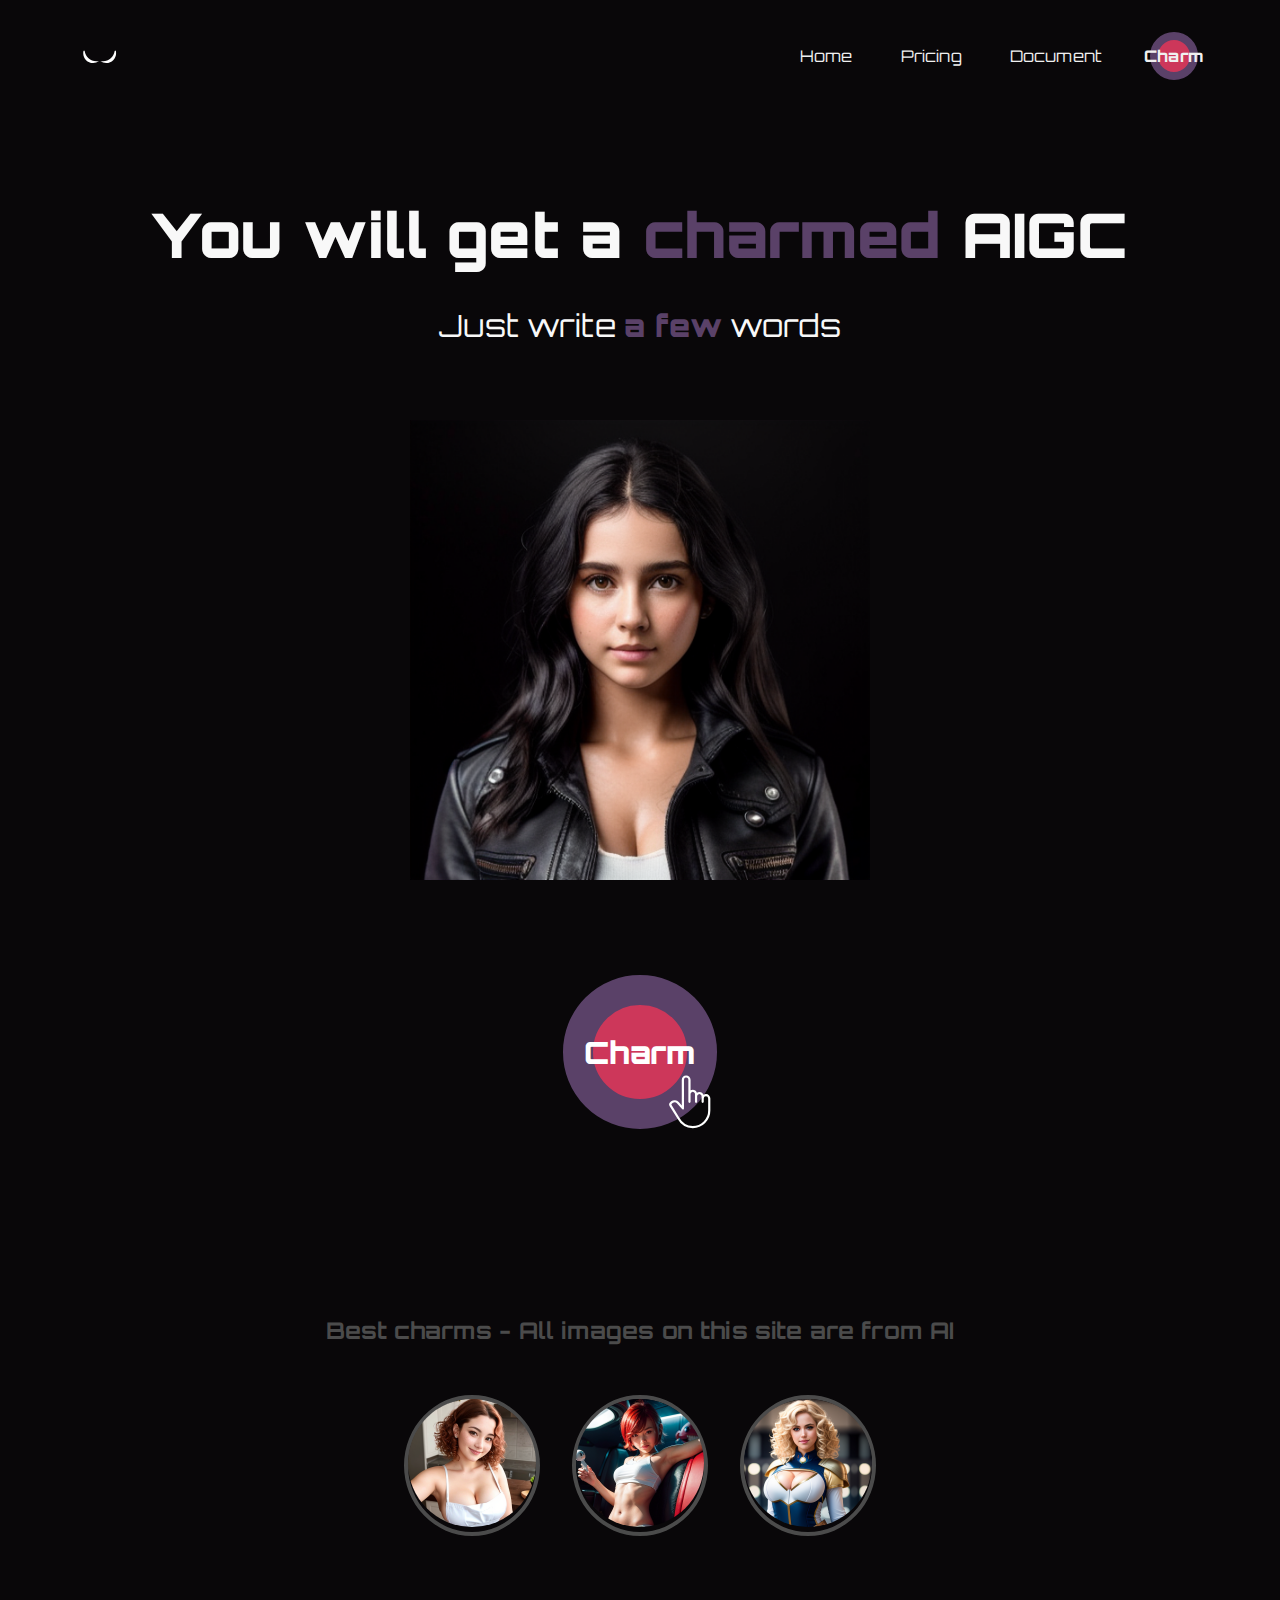
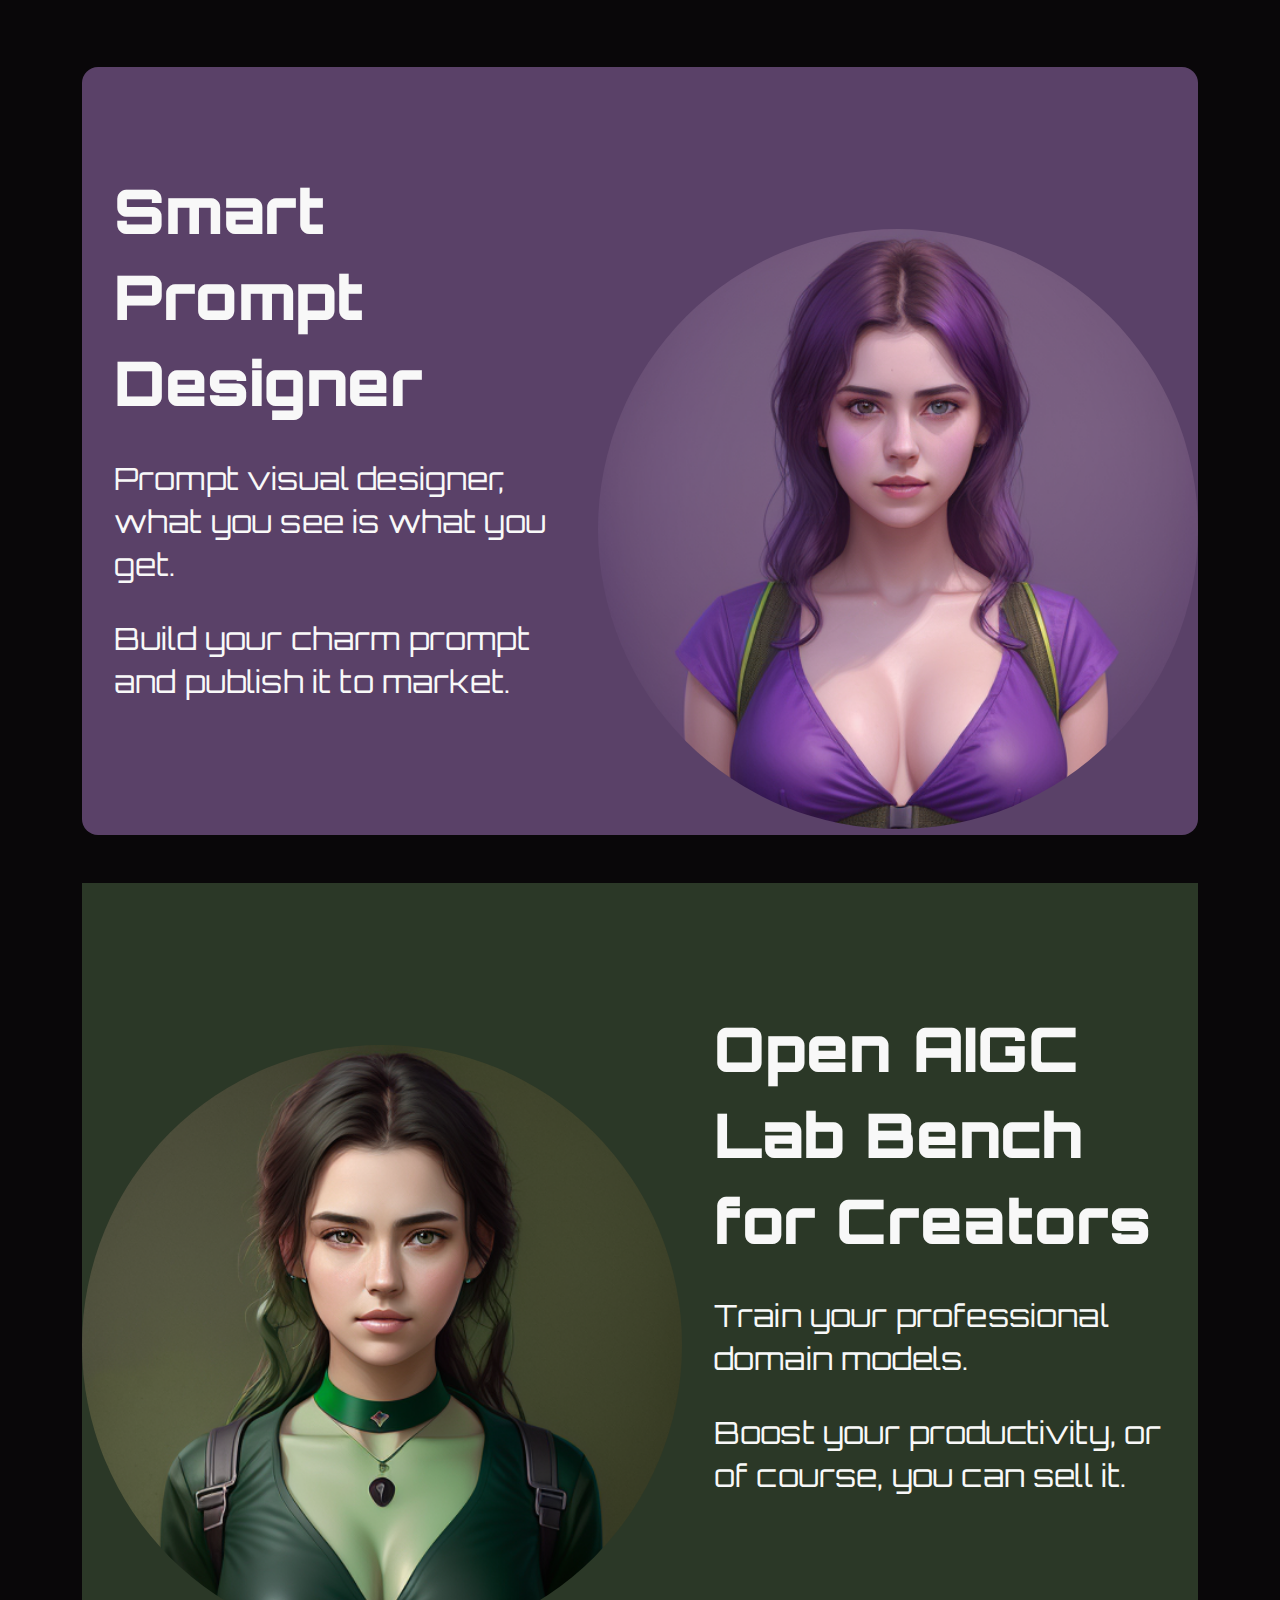
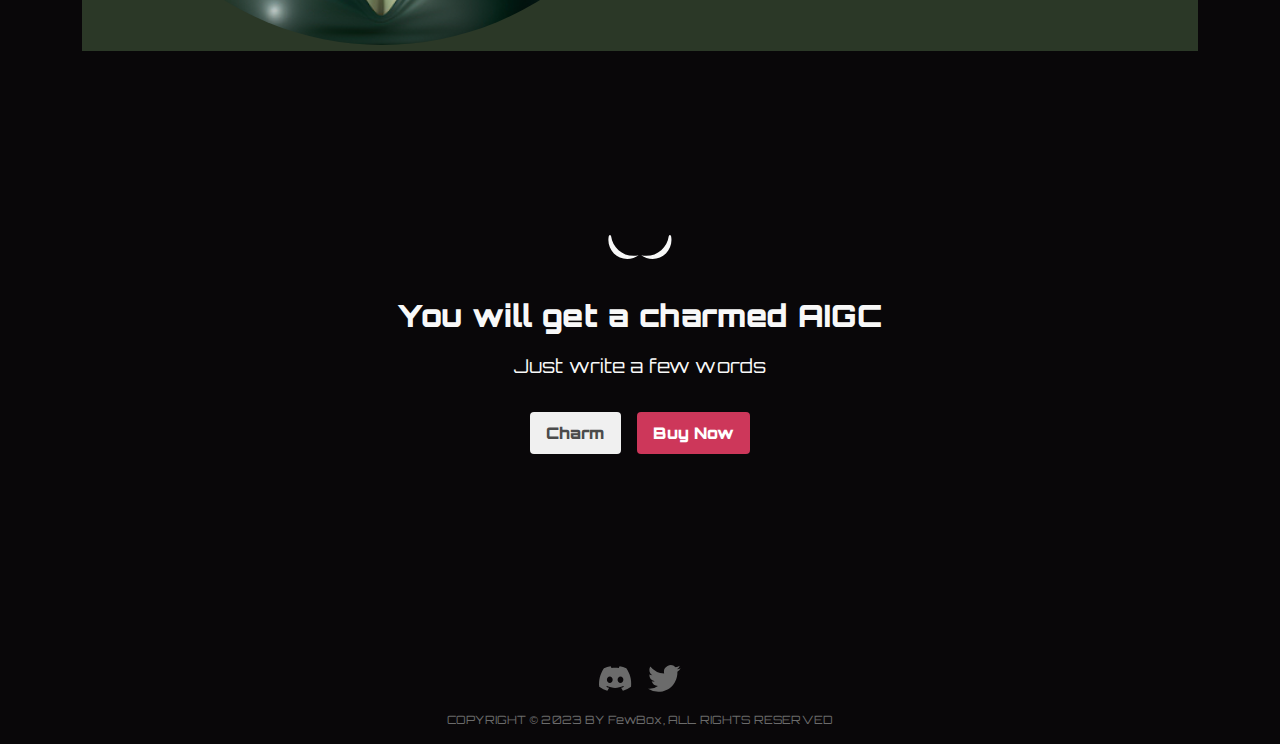
==== commit a5dda78c: "Refine code." ====
--- a/index.html
+++ b/index.html
@@ -1 +1 @@
-<!DOCTYPE html><html><head><meta charSet="utf-8"/><title>AIGC Kit | FewBox</title><link rel="shortcut icon" href="/favicon.ico"/><link rel="preconnect" href="https://fonts.googleapis.com"/><link rel="preconnect" href="https://fonts.gstatic.com"/><meta name="description"/><meta name="keywords"/><meta name="author"/><meta name="viewport"/><meta name="next-head-count" content="9"/><link rel="stylesheet" href="https://cdnjs.cloudflare.com/ajax/libs/animate.css/4.1.1/animate.min.css"/><link rel="preload" href="/_next/static/css/beaed558e642f537.css" as="style"/><link rel="stylesheet" href="/_next/static/css/beaed558e642f537.css" data-n-g=""/><noscript data-n-css=""></noscript><script defer="" nomodule="" src="/_next/static/chunks/polyfills-c67a75d1b6f99dc8.js"></script><script src="/_next/static/chunks/webpack-94547de1949c56d7.js" defer=""></script><script src="/_next/static/chunks/framework-50116e63224baba2.js" defer=""></script><script src="/_next/static/chunks/main-47c0a74dd876f8ce.js" defer=""></script><script src="/_next/static/chunks/pages/_app-7989ad6caf9e8436.js" defer=""></script><script src="/_next/static/chunks/121-1d15f2ee6740b70b.js" defer=""></script><script src="/_next/static/chunks/949-359e3f0c6d4c8ff5.js" defer=""></script><script src="/_next/static/chunks/715-cea4b6450b1d1ae0.js" defer=""></script><script src="/_next/static/chunks/pages/index-0b5c09d9bf219c01.js" defer=""></script><script src="/_next/static/3b5XEh8RgQibOEbCi96yN/_buildManifest.js" defer=""></script><script src="/_next/static/3b5XEh8RgQibOEbCi96yN/_ssgManifest.js" defer=""></script></head><body><div id="__next"><div></div><div class="position-window-center" style="z-index:99999"><div class="v-ybase flex flex-direction-column flex-wrap-nowrap flex-justify-content-flex-start flex-align-items-stretch flex-align-content-flex-start" style="display:none;font-family:&#x27;Orbitron&#x27;, sans-serif;cursor:inherit"><div class="position-self-custom" style="top:-undefined;right:-1em;bottom:-1.8em;left:-undefined;z-index:8888"><svg viewBox="0 0 256 256" fill="none" xmlns="http://www.w3.org/2000/svg" class="v-svg-circle font-size-extra-large red-background white-front white-border" style="border-width:2px;border-style:solid;border-color:white;padding:0.4em;font-family:&#x27;Orbitron&#x27;, sans-serif;cursor:inherit"><path d="M150.83 32.212C148.17 29.55 144.888 28 141.341 28h-26.607c-3.77 0-7.198 1.55-9.859 4.212-2.442 2.66-3.875 6.095-3.875 9.865v99.445c0 3.77 1.431 6.961 3.873 9.621 2.661 2.44 6.089 3.635 9.861 3.635h26.607c3.547 0 6.829-1.195 9.49-3.634 2.661-2.661 4.168-5.851 4.168-9.622v-99.78c0-3.547-1.507-6.872-4.169-9.531v.001zm-22.791 142.573c-7.318 0-13.635 2.66-18.957 7.982-5.1 5.1-7.65 11.31-7.65 18.625 0 7.319 2.55 13.635 7.65 18.958 5.099 5.1 11.419 7.65 18.957 7.65 7.319 0 13.526-2.219 18.626-7.319 5.322-5.322 7.982-11.754 7.982-19.292 0-7.094-2.329-13.304-7.65-18.625-5.101-5.318-11.419-7.979-18.958-7.979z" fill="currentColor"></path></svg></div><div class="position-area-default undefined v-ybase red-background flex flex-direction-column flex-wrap-nowrap flex-justify-content-flex-start flex-align-items-center flex-align-content-flex-start" style="border-radius:0.6em;padding:2.8em 2em 0.6em 2em;font-family:&#x27;Orbitron&#x27;, sans-serif;cursor:inherit"><div class="position-area-right-top" style="z-index:9999"><svg viewBox="0 0 256 256" fill="none" xmlns="http://www.w3.org/2000/svg" class="v-svg-default font-size-extra-small" style="font-family:&#x27;Orbitron&#x27;, sans-serif;cursor:pointer"><path d="M36.604 78.148c-11.472-11.472-11.472-30.072 0-41.544 11.472-11.472 30.072-11.472 41.544 0l141.248 141.248c11.472 11.472 11.472 30.072 0 41.544-11.472 11.472-30.072 11.472-41.544 0L36.604 78.148z" fill="currentColor"></path><path d="M177.852 36.604c11.472-11.472 30.072-11.472 41.544 0 11.472 11.472 11.472 30.072 0 41.544L78.148 219.396c-11.472 11.472-30.072 11.472-41.544 0-11.472-11.472-11.472-30.072 0-41.544L177.852 36.604z" fill="currentColor"></path></svg></div><div class="flex-item v-ybase flex flex-direction-column flex-wrap-nowrap flex-justify-content-flex-start flex-align-items-center flex-align-content-flex-start" style="font-family:&#x27;Orbitron&#x27;, sans-serif;cursor:inherit;gap:1.6em"><img alt="404" src="/images/404.png" width="384" height="384" decoding="async" data-nimg="1" class="flex-item" loading="lazy" style="color:transparent;border-radius:42%"/><a class="flex-item v-link" style="font-family:&#x27;Orbitron&#x27;, sans-serif" href="https://www.paypal.com/paypalme/fewbox/1" target="_blank"><div class="v-xbase flex flex-wrap-nowrap flex-justify-content-center flex-align-items-center flex-align-content-flex-start" style="font-family:&#x27;Orbitron&#x27;, sans-serif;cursor:inherit;gap:0.6em"><span class="flex-item v-label" style="font-family:&#x27;Orbitron&#x27;, sans-serif"></span></div><div class="v-ybase flex flex-direction-column flex-wrap-nowrap flex-justify-content-flex-start flex-align-items-center flex-align-content-flex-start" style="font-family:&#x27;Orbitron&#x27;, sans-serif;cursor:inherit;gap:0.2em"><div class="flex-item v-xbase flex flex-wrap-nowrap flex-justify-content-flex-start flex-align-items-center flex-align-content-flex-start" style="font-family:&#x27;Orbitron&#x27;, sans-serif;cursor:inherit"><span class="flex-item v-label font-size-small white-front" style="flex-grow:1;font-family:&#x27;Orbitron&#x27;, sans-serif">Donate: help us to keep 7x24 online!</span><svg viewBox="0 0 256 256" fill="none" xmlns="http://www.w3.org/2000/svg" class="flex-item v-svg-default font-size-extra-small white-front" style="flex-grow:1;font-family:&#x27;Orbitron&#x27;, sans-serif;cursor:inherit"><path d="M189.284 98.853a16.385 16.385 0 0 0-9.333 2.873 16.663 16.663 0 0 0-15.664-11.207 16.383 16.383 0 0 0-9.331 2.876 16.654 16.654 0 0 0-6.05-8.095 16.654 16.654 0 0 0-9.614-3.112 16.29 16.29 0 0 0-8.333 2.334V44.694a16.662 16.662 0 0 0-4.873-11.79 16.662 16.662 0 0 0-23.925.322 16.66 16.66 0 0 0-4.53 12.176v96.529l-11.415-13.04.001-.001a20.828 20.828 0 0 0-28.578-2.541l-2.918 2.333a12.164 12.164 0 0 0-2.916 15.998l29.704 47.909A68.114 68.114 0 0 0 139.294 228a66.663 66.663 0 0 0 47.134-19.523 66.66 66.66 0 0 0 19.523-47.135v-45.826a16.666 16.666 0 0 0-16.664-16.664h-.003zM139.29 219.665a59.814 59.814 0 0 1-50.616-31.328l-29.62-48.158a3.875 3.875 0 0 1 .873-5l2.917-2.333a12.495 12.495 0 0 1 17.122 1.542l18.706 21.372v-.002a4.166 4.166 0 0 0 7.291-2.749V45.319a8.83 8.83 0 0 1 6.582-8.957 8.337 8.337 0 0 1 10.083 8.333v83.319a4.165 4.165 0 1 0 8.331 0V98.851a8.334 8.334 0 0 1 12.498-7.216 8.332 8.332 0 0 1 4.166 7.216v29.163a4.166 4.166 0 0 0 8.333 0v-20.832a8.33 8.33 0 0 1 12.498-7.214 8.332 8.332 0 0 1 4.165 7.214v20.832a4.166 4.166 0 0 0 8.332 0v-12.499a8.332 8.332 0 0 1 16.663 0v45.826a58.323 58.323 0 0 1-58.323 58.324h-.001z" fill="currentColor"></path></svg></div><div class="animate__animated animate__jello animate__infinite animate__slower"><svg viewBox="0 0 256 256" fill="none" xmlns="http://www.w3.org/2000/svg" class="v-svg-default font-size-extra-large white-front" style="font-family:&#x27;Orbitron&#x27;, sans-serif;cursor:inherit"><path fill-rule="evenodd" clip-rule="evenodd" d="M246.387 94.997A72.313 72.313 0 0 1 248 110.23c0 39.637-31.992 71.77-71.456 71.77-16.214 0-31.166-5.424-43.157-14.563a85.538 85.538 0 0 0 19.407 2.218c43.387 0 79.236-32.413 84.853-74.446 1.303-2.342 2.828-4.235 4.353-4.235 1.348 0 2.93 1.78 4.387 4.023zm-235.774 0A72.348 72.348 0 0 0 9 110.23C9 149.867 40.992 182 80.456 182c16.214 0 31.166-5.424 43.157-14.563a85.538 85.538 0 0 1-19.407 2.218c-43.387 0-79.236-32.413-84.853-74.446-1.303-2.342-2.828-4.235-4.353-4.235-1.348 0-2.93 1.78-4.387 4.023z" fill="currentColor"></path></svg></div></div></a><div class="flex-item v-xbase flex flex-wrap-nowrap flex-justify-content-flex-start flex-align-items-center flex-align-content-flex-start" style="font-family:&#x27;Orbitron&#x27;, sans-serif;cursor:inherit;gap:0.6em"><div class="flex-item v-line-horizontal light50-background" style="flex-grow:1;height:2px;width:8em;font-family:&#x27;Orbitron&#x27;, sans-serif"></div><span class="flex-item v-label light50-front" style="flex-grow:1;font-family:&#x27;Orbitron&#x27;, sans-serif">or</span><div class="flex-item v-line-horizontal light50-background" style="flex-grow:1;height:2px;width:8em;font-family:&#x27;Orbitron&#x27;, sans-serif"></div></div><a class="flex-item v-link" style="font-family:&#x27;Orbitron&#x27;, sans-serif" href="mailto:support@fewbox.com?subject= from FewBox&amp;body={Your Feedback Here}" target="_blank"><div class="v-xbase flex flex-wrap-nowrap flex-justify-content-center flex-align-items-center flex-align-content-flex-start" style="font-family:&#x27;Orbitron&#x27;, sans-serif;cursor:inherit;gap:0.6em"><span class="flex-item v-label" style="font-family:&#x27;Orbitron&#x27;, sans-serif"></span></div><span class="v-label font-size-small light50-front" style="font-family:&#x27;Orbitron&#x27;, sans-serif">support@fewbox.com</span></a></div><span class="flex-item v-label-center font-weight-thin font-size-extra-small light25-front" style="font-family:&#x27;Orbitron&#x27;, sans-serif"></span></div></div></div><div class="v-ybase flex flex-direction-column flex-wrap-nowrap flex-justify-content-flex-start flex-align-items-center flex-align-content-flex-start" style="margin:0 0 6em 0;font-family:&#x27;Orbitron&#x27;, sans-serif;cursor:inherit"><div class="flex-item v-zone-extra-large" style="font-family:&#x27;Orbitron&#x27;, sans-serif"><header class="v-header" style="padding:2em 0;font-family:&#x27;Orbitron&#x27;, sans-serif"><div class="v-xbase flex flex-wrap-nowrap flex-justify-content-space-between flex-align-items-center flex-align-content-flex-start" style="font-family:&#x27;Orbitron&#x27;, sans-serif;cursor:inherit"><a class="flex-item" href="/"><svg viewBox="0 0 256 256" fill="none" xmlns="http://www.w3.org/2000/svg" class="v-svg-default white-front" style="font-family:&#x27;Orbitron&#x27;, sans-serif;cursor:inherit"><path fill-rule="evenodd" clip-rule="evenodd" d="M246.387 94.997A72.313 72.313 0 0 1 248 110.23c0 39.637-31.992 71.77-71.456 71.77-16.214 0-31.166-5.424-43.157-14.563a85.538 85.538 0 0 0 19.407 2.218c43.387 0 79.236-32.413 84.853-74.446 1.303-2.342 2.828-4.235 4.353-4.235 1.348 0 2.93 1.78 4.387 4.023zm-235.774 0A72.348 72.348 0 0 0 9 110.23C9 149.867 40.992 182 80.456 182c16.214 0 31.166-5.424 43.157-14.563a85.538 85.538 0 0 1-19.407 2.218c-43.387 0-79.236-32.413-84.853-74.446-1.303-2.342-2.828-4.235-4.353-4.235-1.348 0-2.93 1.78-4.387 4.023z" fill="currentColor"></path></svg></a><div class="flex-item v-xbase flex flex-wrap-nowrap flex-justify-content-flex-start flex-align-items-center flex-align-content-flex-start" style="font-family:&#x27;Orbitron&#x27;, sans-serif;cursor:inherit;gap:3em"><a class="flex-item" style="flex-grow:1" href="/"><span class="v-label light-front" style="font-family:&#x27;Orbitron&#x27;, sans-serif">Home</span></a><a class="flex-item v-link" style="flex-grow:1;font-family:&#x27;Orbitron&#x27;, sans-serif" href="/pricing" target="_self"><div class="v-xbase flex flex-wrap-nowrap flex-justify-content-center flex-align-items-center flex-align-content-flex-start" style="font-family:&#x27;Orbitron&#x27;, sans-serif;cursor:inherit;gap:0.6em"><span class="flex-item v-label" style="font-family:&#x27;Orbitron&#x27;, sans-serif"></span></div><span class="v-label light-front" style="font-family:&#x27;Orbitron&#x27;, sans-serif">Pricing</span></a><a class="flex-item" style="flex-grow:1" href="/charm"><div class="v-boundary" style="height:3em;width:3em;font-family:&#x27;Orbitron&#x27;, sans-serif"><div class="position-area-default undefined v-boundary primary-background secondary-border" style="border-radius:50%;border-width:0.5em;border-style:solid;border-color:secondary;height:3em;width:3em;font-family:&#x27;Orbitron&#x27;, sans-serif"><div class="position-area-center"><div class="v-label font-weight-extra-bold light-front" style="font-family:&#x27;Orbitron&#x27;, sans-serif">Charm</div></div></div></div></a></div></div></header><div class="v-ybase flex flex-direction-column flex-wrap-nowrap flex-justify-content-flex-start flex-align-items-stretch flex-align-content-flex-start" style="font-family:&#x27;Orbitron&#x27;, sans-serif;cursor:inherit"><section class="flex-item v-section" style="padding:5em 0;font-family:&#x27;Orbitron&#x27;, sans-serif"><div class="v-ybase flex flex-direction-column flex-wrap-nowrap flex-justify-content-flex-start flex-align-items-center flex-align-content-flex-start" style="font-family:&#x27;Orbitron&#x27;, sans-serif;cursor:inherit;gap:1.6em"><section class="flex-item v-text-center font-weight-black font-size-super-large" style="font-family:&#x27;Orbitron&#x27;, sans-serif"><span class="v-label" style="font-family:&#x27;Orbitron&#x27;, sans-serif">You will get a </span><span class="v-label font-weight-black secondary-front" style="font-family:&#x27;Orbitron&#x27;, sans-serif">charmed</span><span class="v-label" style="font-family:&#x27;Orbitron&#x27;, sans-serif"> AIGC</span></section><span class="flex-item v-label font-size-extra-large" style="font-family:&#x27;Orbitron&#x27;, sans-serif"><span class="v-label" style="font-family:&#x27;Orbitron&#x27;, sans-serif">Just write </span><span class="v-label font-weight-black secondary-front" style="font-family:&#x27;Orbitron&#x27;, sans-serif">a few</span><span class="v-label" style="font-family:&#x27;Orbitron&#x27;, sans-serif"> words</span></span><div class="flex-item v-boundary" style="padding:3em 0;font-family:&#x27;Orbitron&#x27;, sans-serif"><img alt="fewbox" src="/images/hero.png" width="460" height="460" decoding="async" data-nimg="1" loading="lazy" style="color:transparent"/></div><div class="flex-item v-boundary" style="margin:1em;font-family:&#x27;Orbitron&#x27;, sans-serif"><a class="v-link font-size-extra-large" style="font-family:&#x27;Orbitron&#x27;, sans-serif" href="/charm" target="_self"><div class="v-xbase flex flex-wrap-nowrap flex-justify-content-center flex-align-items-center flex-align-content-flex-start" style="font-family:&#x27;Orbitron&#x27;, sans-serif;cursor:inherit;gap:0.6em"><span class="flex-item v-label" style="font-family:&#x27;Orbitron&#x27;, sans-serif"></span></div><div class="position-area-default undefined v-boundary font-weight-black primary-background secondary-border" style="border-radius:50%;border-width:1em;border-style:solid;border-color:secondary;height:5em;width:5em;font-family:&#x27;Orbitron&#x27;, sans-serif"><div class="position-area-center"><span class="v-label font-weight-black white-front" style="font-family:&#x27;Orbitron&#x27;, sans-serif">Charm</span></div><div class="position-area-custom" style="right:-1.2em;bottom:-1.2em"><svg viewBox="0 0 256 256" fill="none" xmlns="http://www.w3.org/2000/svg" class="v-svg-default white-front" style="font-family:&#x27;Orbitron&#x27;, sans-serif;cursor:inherit"><path d="M189.284 98.853a16.385 16.385 0 0 0-9.333 2.873 16.663 16.663 0 0 0-15.664-11.207 16.383 16.383 0 0 0-9.331 2.876 16.654 16.654 0 0 0-6.05-8.095 16.654 16.654 0 0 0-9.614-3.112 16.29 16.29 0 0 0-8.333 2.334V44.694a16.662 16.662 0 0 0-4.873-11.79 16.662 16.662 0 0 0-23.925.322 16.66 16.66 0 0 0-4.53 12.176v96.529l-11.415-13.04.001-.001a20.828 20.828 0 0 0-28.578-2.541l-2.918 2.333a12.164 12.164 0 0 0-2.916 15.998l29.704 47.909A68.114 68.114 0 0 0 139.294 228a66.663 66.663 0 0 0 47.134-19.523 66.66 66.66 0 0 0 19.523-47.135v-45.826a16.666 16.666 0 0 0-16.664-16.664h-.003zM139.29 219.665a59.814 59.814 0 0 1-50.616-31.328l-29.62-48.158a3.875 3.875 0 0 1 .873-5l2.917-2.333a12.495 12.495 0 0 1 17.122 1.542l18.706 21.372v-.002a4.166 4.166 0 0 0 7.291-2.749V45.319a8.83 8.83 0 0 1 6.582-8.957 8.337 8.337 0 0 1 10.083 8.333v83.319a4.165 4.165 0 1 0 8.331 0V98.851a8.334 8.334 0 0 1 12.498-7.216 8.332 8.332 0 0 1 4.166 7.216v29.163a4.166 4.166 0 0 0 8.333 0v-20.832a8.33 8.33 0 0 1 12.498-7.214 8.332 8.332 0 0 1 4.165 7.214v20.832a4.166 4.166 0 0 0 8.332 0v-12.499a8.332 8.332 0 0 1 16.663 0v45.826a58.323 58.323 0 0 1-58.323 58.324h-.001z" fill="currentColor"></path></svg></div></div></a></div></div></section><section class="flex-item v-section" style="padding:5em 0;font-family:&#x27;Orbitron&#x27;, sans-serif"><div class="v-ybase flex flex-direction-column flex-wrap-nowrap flex-justify-content-flex-start flex-align-items-center flex-align-content-flex-start" style="height:192px;font-family:&#x27;Orbitron&#x27;, sans-serif;cursor:inherit;gap:3em"><span class="flex-item v-label font-weight-bold font-size-large dark-front" style="font-family:&#x27;Orbitron&#x27;, sans-serif">Best charms - All images on this site are from AI</span><div class="flex-item v-xbase flex flex-wrap-nowrap flex-justify-content-flex-start flex-align-items-center flex-align-content-flex-start" style="font-family:&#x27;Orbitron&#x27;, sans-serif;cursor:inherit;gap:2em"><div class="v-boundary dark-border" style="border-radius:50%;border-width:0.3em;border-style:solid;border-color:dark;font-family:&#x27;Orbitron&#x27;, sans-serif"><img alt="charm" src="./images/charm1.png" width="128" height="128" decoding="async" data-nimg="1" loading="lazy" style="color:transparent;border-radius:50%"/></div><div class="v-boundary dark-border" style="border-radius:50%;border-width:0.3em;border-style:solid;border-color:dark;font-family:&#x27;Orbitron&#x27;, sans-serif"><img alt="charm" src="./images/charm2.png" width="128" height="128" decoding="async" data-nimg="1" loading="lazy" style="color:transparent;border-radius:50%"/></div><div class="v-boundary dark-border" style="border-radius:50%;border-width:0.3em;border-style:solid;border-color:dark;font-family:&#x27;Orbitron&#x27;, sans-serif"><img alt="charm" src="./images/charm3.png" width="128" height="128" decoding="async" data-nimg="1" loading="lazy" style="color:transparent;border-radius:50%"/></div></div></div></section><section class="flex-item v-section" style="padding:5em 0;font-family:&#x27;Orbitron&#x27;, sans-serif"><div class="v-ybase flex flex-direction-column flex-wrap-nowrap flex-justify-content-flex-start flex-align-items-stretch flex-align-content-flex-start" style="font-family:&#x27;Orbitron&#x27;, sans-serif;cursor:inherit;gap:3em"><div class="large-down-hidden v-xbase secondary-background flex flex-wrap-nowrap flex-justify-content-space-between flex-align-items-center flex-align-content-flex-start" style="border-radius:1em;height:48em;font-family:&#x27;Orbitron&#x27;, sans-serif;cursor:inherit"><div class="flex-item v-boundary" style="padding:2em;font-family:&#x27;Orbitron&#x27;, sans-serif"><section class="v-section" style="font-family:&#x27;Orbitron&#x27;, sans-serif"><span class="v-label font-weight-black font-size-super-large" style="font-family:&#x27;Orbitron&#x27;, sans-serif">Smart Prompt Designer</span><p class="v-text font-size-extra-large" style="font-family:&#x27;Orbitron&#x27;, sans-serif">Prompt visual designer, what you see is what you get.</p><p class="v-text font-size-extra-large" style="font-family:&#x27;Orbitron&#x27;, sans-serif">Build your charm prompt and publish it to market.</p></section></div><div class="flex-item flex-align-self-end v-boundary" style="font-family:&#x27;Orbitron&#x27;, sans-serif"><img alt="FewBox" src="/images/feature-background1.png" width="600" height="600" decoding="async" data-nimg="1" loading="lazy" style="color:transparent;border-radius:50%"/></div></div><div class="large-up-hidden v-ybase flex flex-direction-column flex-wrap-nowrap flex-justify-content-flex-start flex-align-items-center flex-align-content-flex-start" style="font-family:&#x27;Orbitron&#x27;, sans-serif;cursor:inherit"><section class="flex-item v-section" style="font-family:&#x27;Orbitron&#x27;, sans-serif"><span class="v-label font-weight-black font-size-super-large" style="font-family:&#x27;Orbitron&#x27;, sans-serif">Smart Prompt Designer</span><p class="v-text font-size-extra-large" style="font-family:&#x27;Orbitron&#x27;, sans-serif">Prompt visual designer, what you see is what you get.</p><p class="v-text font-size-extra-large" style="font-family:&#x27;Orbitron&#x27;, sans-serif">Build your charm prompt and publish it to market.</p></section><img alt="FewBox" src="/images/feature-background1.png" width="460" height="460" decoding="async" data-nimg="1" class="flex-item" loading="lazy" style="color:transparent;border-radius:50%"/></div><div class="large-down-hidden v-xbase tertiary-background flex flex-wrap-nowrap flex-justify-content-space-between flex-align-items-center flex-align-content-flex-start" style="height:48em;font-family:&#x27;Orbitron&#x27;, sans-serif;cursor:inherit"><div class="flex-item flex-align-self-end v-boundary" style="font-family:&#x27;Orbitron&#x27;, sans-serif"><img alt="FewBox" src="/images/feature-background2.png" width="600" height="600" decoding="async" data-nimg="1" loading="lazy" style="color:transparent;border-radius:50%"/></div><div class="flex-item v-boundary" style="padding:2em;font-family:&#x27;Orbitron&#x27;, sans-serif"><section class="v-section" style="font-family:&#x27;Orbitron&#x27;, sans-serif"><span class="v-label font-weight-black font-size-super-large" style="font-family:&#x27;Orbitron&#x27;, sans-serif">Open AIGC Lab Bench for Creators</span><p class="v-text font-size-extra-large" style="font-family:&#x27;Orbitron&#x27;, sans-serif">Train your professional domain models.</p><p class="v-text font-size-extra-large" style="font-family:&#x27;Orbitron&#x27;, sans-serif">Boost your productivity, or of course, you can sell it.</p></section></div></div><div class="large-up-hidden v-ybase flex flex-direction-column flex-wrap-nowrap flex-justify-content-flex-start flex-align-items-center flex-align-content-flex-start" style="font-family:&#x27;Orbitron&#x27;, sans-serif;cursor:inherit"><section class="flex-item v-section" style="font-family:&#x27;Orbitron&#x27;, sans-serif"><span class="v-label font-weight-black font-size-super-large" style="font-family:&#x27;Orbitron&#x27;, sans-serif">Open AIGC Lab Bench for Creators</span><p class="v-text font-size-extra-large" style="font-family:&#x27;Orbitron&#x27;, sans-serif">Train your professional domain models.</p><p class="v-text font-size-extra-large" style="font-family:&#x27;Orbitron&#x27;, sans-serif">Boost your productivity, or of course, you can sell it.</p></section><img alt="FewBox" src="/images/feature-background2.png" width="460" height="460" decoding="async" data-nimg="1" class="flex-item" loading="lazy" style="color:transparent;border-radius:50%"/></div></div></section><section class="flex-item v-section" style="padding:5em 0;font-family:&#x27;Orbitron&#x27;, sans-serif"><div class="v-ybase flex flex-direction-column flex-wrap-nowrap flex-justify-content-flex-start flex-align-items-center flex-align-content-flex-start" style="font-family:&#x27;Orbitron&#x27;, sans-serif;cursor:inherit;gap:1em"><svg viewBox="0 0 256 256" fill="none" xmlns="http://www.w3.org/2000/svg" class="flex-item v-svg-default font-size-extra-large" style="font-family:&#x27;Orbitron&#x27;, sans-serif;cursor:inherit"><path fill-rule="evenodd" clip-rule="evenodd" d="M246.387 94.997A72.313 72.313 0 0 1 248 110.23c0 39.637-31.992 71.77-71.456 71.77-16.214 0-31.166-5.424-43.157-14.563a85.538 85.538 0 0 0 19.407 2.218c43.387 0 79.236-32.413 84.853-74.446 1.303-2.342 2.828-4.235 4.353-4.235 1.348 0 2.93 1.78 4.387 4.023zm-235.774 0A72.348 72.348 0 0 0 9 110.23C9 149.867 40.992 182 80.456 182c16.214 0 31.166-5.424 43.157-14.563a85.538 85.538 0 0 1-19.407 2.218c-43.387 0-79.236-32.413-84.853-74.446-1.303-2.342-2.828-4.235-4.353-4.235-1.348 0-2.93 1.78-4.387 4.023z" fill="currentColor"></path></svg><span class="flex-item v-label font-weight-black font-size-extra-large" style="font-family:&#x27;Orbitron&#x27;, sans-serif">You will get a charmed AIGC</span><span class="flex-item v-label font-size-normal" style="font-family:&#x27;Orbitron&#x27;, sans-serif">Just write a few words</span><div class="flex-item v-xbase flex flex-wrap-nowrap flex-justify-content-flex-start flex-align-items-center flex-align-content-flex-start" style="margin:1em 0;font-family:&#x27;Orbitron&#x27;, sans-serif;cursor:inherit;gap:1em"><div class="flex-item v-boundary" style="flex-grow:1;font-family:&#x27;Orbitron&#x27;, sans-serif"><a href="/charm"><div class="v-submit font-weight-black light-background dark-front" style="font-family:&#x27;Orbitron&#x27;, sans-serif"><div class="v-xbase flex flex-wrap-nowrap flex-justify-content-center flex-align-items-center flex-align-content-flex-start" style="font-family:&#x27;Orbitron&#x27;, sans-serif;cursor:inherit"><span class="flex-item">Charm</span></div><input type="submit" class="v-submit font-weight-black light-background dark-front" style="font-family:&#x27;Orbitron&#x27;, sans-serif"/></div></a></div><div class="flex-item v-boundary" style="flex-grow:1;font-family:&#x27;Orbitron&#x27;, sans-serif"><a class="v-link" style="font-family:&#x27;Orbitron&#x27;, sans-serif" href="/pricing" target="_self"><div class="v-xbase flex flex-wrap-nowrap flex-justify-content-center flex-align-items-center flex-align-content-flex-start" style="font-family:&#x27;Orbitron&#x27;, sans-serif;cursor:inherit;gap:0.6em"><span class="flex-item v-label" style="font-family:&#x27;Orbitron&#x27;, sans-serif"></span></div><div class="v-submit font-weight-black primary-background white-front" style="font-family:&#x27;Orbitron&#x27;, sans-serif"><div class="v-xbase flex flex-wrap-nowrap flex-justify-content-center flex-align-items-center flex-align-content-flex-start" style="font-family:&#x27;Orbitron&#x27;, sans-serif;cursor:inherit"><span class="flex-item">Buy Now</span></div><input type="submit" class="v-submit font-weight-black primary-background white-front" style="font-family:&#x27;Orbitron&#x27;, sans-serif"/></div></a></div></div></div></section></div></div></div><div class="v-ybase flex flex-direction-column flex-wrap-nowrap flex-justify-content-flex-start flex-align-items-center flex-align-content-flex-start" style="padding:1em;font-family:&#x27;Orbitron&#x27;, sans-serif;cursor:inherit;gap:1em"><div class="flex-item v-xbase flex flex-wrap-nowrap flex-justify-content-flex-start flex-align-items-center flex-align-content-flex-start" style="font-family:&#x27;Orbitron&#x27;, sans-serif;cursor:inherit;gap:1em"><a class="flex-item v-link" style="flex-grow:1;font-family:&#x27;Orbitron&#x27;, sans-serif" href="https://discord.com/channels/966528814245097522/1087564393144918098" target="_blank"><div class="v-xbase flex flex-wrap-nowrap flex-justify-content-center flex-align-items-center flex-align-content-flex-start" style="font-family:&#x27;Orbitron&#x27;, sans-serif;cursor:inherit;gap:0.6em"><span class="flex-item v-label" style="font-family:&#x27;Orbitron&#x27;, sans-serif"></span></div><svg viewBox="0 0 32 32" fill="none" xmlns="http://www.w3.org/2000/svg" class="v-svg-default font-size-small placeholder-front" style="font-family:&#x27;Orbitron&#x27;, sans-serif;cursor:inherit"><path d="M26.82 5.96c3.439 5.057 5.137 10.76 4.502 17.327a.099.099 0 0 1-.04.07 25.174 25.174 0 0 1-7.616 3.843.098.098 0 0 1-.107-.037 20.305 20.305 0 0 1-1.554-2.528.097.097 0 0 1 .051-.135 15.69 15.69 0 0 0 2.377-1.13.098.098 0 0 0 .009-.163c-.161-.12-.32-.245-.474-.37a.093.093 0 0 0-.099-.013c-4.925 2.275-10.32 2.275-15.305 0a.095.095 0 0 0-.098.014c-.152.125-.312.25-.472.37a.097.097 0 0 0 .01.161 16.61 16.61 0 0 0 2.376 1.132c.053.02.079.082.052.134-.448.887-.97 1.73-1.555 2.53a.1.1 0 0 1-.107.035c-2.477-.77-5-1.93-7.605-3.843a.103.103 0 0 1-.04-.071c-.53-5.68.552-11.431 4.5-17.327a.089.089 0 0 1 .04-.035 25.057 25.057 0 0 1 6.2-1.922.098.098 0 0 1 .099.047c.268.476.576 1.086.784 1.585 2.292-.35 4.62-.35 6.962 0 .207-.489.504-1.11.771-1.585a.094.094 0 0 1 .1-.047 25.116 25.116 0 0 1 6.199 1.922c.017.007.03.019.04.036zm-12.907 10.8c.024-1.68-1.2-3.07-2.737-3.07-1.524 0-2.736 1.378-2.736 3.07 0 1.69 1.236 3.067 2.736 3.067 1.525 0 2.737-1.377 2.737-3.068zm10.119 0c.024-1.68-1.2-3.07-2.737-3.07-1.524 0-2.737 1.378-2.737 3.07 0 1.69 1.237 3.067 2.737 3.067 1.537 0 2.737-1.377 2.737-3.068z" fill="currentColor"></path></svg></a><a class="flex-item v-link" style="flex-grow:1;font-family:&#x27;Orbitron&#x27;, sans-serif" href="https://twitter.com/fewbox" target="_blank"><div class="v-xbase flex flex-wrap-nowrap flex-justify-content-center flex-align-items-center flex-align-content-flex-start" style="font-family:&#x27;Orbitron&#x27;, sans-serif;cursor:inherit;gap:0.6em"><span class="flex-item v-label" style="font-family:&#x27;Orbitron&#x27;, sans-serif"></span></div><svg viewBox="0 0 32 32" fill="none" xmlns="http://www.w3.org/2000/svg" class="v-svg-default font-size-small placeholder-front" style="font-family:&#x27;Orbitron&#x27;, sans-serif;cursor:inherit"><path d="M9.75 28.203c11.698 0 18.095-9.695 18.095-18.103 0-.275-.005-.55-.018-.822A12.936 12.936 0 0 0 31 5.983c-1.14.507-2.366.848-3.652 1.002a6.385 6.385 0 0 0 2.796-3.52 12.754 12.754 0 0 1-4.038 1.545 6.362 6.362 0 0 0-10.838 5.802 18.058 18.058 0 0 1-13.11-6.647 6.347 6.347 0 0 0-.862 3.198 6.358 6.358 0 0 0 2.83 5.296 6.31 6.31 0 0 1-2.88-.796l-.001.081a6.363 6.363 0 0 0 5.103 6.237 6.364 6.364 0 0 1-2.873.11 6.367 6.367 0 0 0 5.941 4.418 12.757 12.757 0 0 1-7.899 2.724A13.04 13.04 0 0 1 0 25.345a17.998 17.998 0 0 0 9.75 2.858" fill="currentColor"></path></svg></a></div><span class="flex-item v-label font-size-extra-small placeholder-front" style="font-family:&#x27;Orbitron&#x27;, sans-serif">COPYRIGHT © 2023 BY FewBox, ALL RIGHTS RESERVED</span></div></div><script id="__NEXT_DATA__" type="application/json">{"props":{"pageProps":{}},"page":"/","query":{},"buildId":"3b5XEh8RgQibOEbCi96yN","nextExport":true,"autoExport":true,"isFallback":false,"scriptLoader":[]}</script></body></html>+<!DOCTYPE html><html><head><meta charSet="utf-8"/><title>AIGC Kit | FewBox</title><link rel="shortcut icon" href="/favicon.ico"/><link rel="preconnect" href="https://fonts.googleapis.com"/><link rel="preconnect" href="https://fonts.gstatic.com"/><meta name="description"/><meta name="keywords"/><meta name="author"/><meta name="viewport"/><meta name="next-head-count" content="9"/><link rel="stylesheet" href="https://cdnjs.cloudflare.com/ajax/libs/animate.css/4.1.1/animate.min.css"/><link rel="preload" href="/_next/static/css/beaed558e642f537.css" as="style"/><link rel="stylesheet" href="/_next/static/css/beaed558e642f537.css" data-n-g=""/><noscript data-n-css=""></noscript><script defer="" nomodule="" src="/_next/static/chunks/polyfills-c67a75d1b6f99dc8.js"></script><script src="/_next/static/chunks/webpack-94547de1949c56d7.js" defer=""></script><script src="/_next/static/chunks/framework-50116e63224baba2.js" defer=""></script><script src="/_next/static/chunks/main-47c0a74dd876f8ce.js" defer=""></script><script src="/_next/static/chunks/pages/_app-5dedc767cde2fc54.js" defer=""></script><script src="/_next/static/chunks/121-1d15f2ee6740b70b.js" defer=""></script><script src="/_next/static/chunks/949-c659eb49796db9b7.js" defer=""></script><script src="/_next/static/chunks/715-cea4b6450b1d1ae0.js" defer=""></script><script src="/_next/static/chunks/pages/index-0b5c09d9bf219c01.js" defer=""></script><script src="/_next/static/K1BPmSmg6olCheCfw6gX5/_buildManifest.js" defer=""></script><script src="/_next/static/K1BPmSmg6olCheCfw6gX5/_ssgManifest.js" defer=""></script></head><body><div id="__next"><div></div><div class="position-window-center" style="z-index:99999"><div class="v-ybase flex flex-direction-column flex-wrap-nowrap flex-justify-content-flex-start flex-align-items-stretch flex-align-content-flex-start" style="display:none;font-family:&#x27;Orbitron&#x27;, sans-serif;cursor:inherit"><div class="position-self-custom" style="top:-undefined;right:-1em;bottom:-1.8em;left:-undefined;z-index:8888"><svg viewBox="0 0 256 256" fill="none" xmlns="http://www.w3.org/2000/svg" class="v-svg-circle font-size-extra-large red-background white-front white-border" style="border-width:2px;border-style:solid;border-color:white;padding:0.4em;font-family:&#x27;Orbitron&#x27;, sans-serif;cursor:inherit"><path d="M150.83 32.212C148.17 29.55 144.888 28 141.341 28h-26.607c-3.77 0-7.198 1.55-9.859 4.212-2.442 2.66-3.875 6.095-3.875 9.865v99.445c0 3.77 1.431 6.961 3.873 9.621 2.661 2.44 6.089 3.635 9.861 3.635h26.607c3.547 0 6.829-1.195 9.49-3.634 2.661-2.661 4.168-5.851 4.168-9.622v-99.78c0-3.547-1.507-6.872-4.169-9.531v.001zm-22.791 142.573c-7.318 0-13.635 2.66-18.957 7.982-5.1 5.1-7.65 11.31-7.65 18.625 0 7.319 2.55 13.635 7.65 18.958 5.099 5.1 11.419 7.65 18.957 7.65 7.319 0 13.526-2.219 18.626-7.319 5.322-5.322 7.982-11.754 7.982-19.292 0-7.094-2.329-13.304-7.65-18.625-5.101-5.318-11.419-7.979-18.958-7.979z" fill="currentColor"></path></svg></div><div class="position-area-default undefined v-ybase red-background flex flex-direction-column flex-wrap-nowrap flex-justify-content-flex-start flex-align-items-center flex-align-content-flex-start" style="border-radius:0.6em;padding:2.8em 2em 0.6em 2em;font-family:&#x27;Orbitron&#x27;, sans-serif;cursor:inherit"><div class="position-area-right-top" style="z-index:9999"><svg viewBox="0 0 256 256" fill="none" xmlns="http://www.w3.org/2000/svg" class="v-svg-default font-size-extra-small" style="font-family:&#x27;Orbitron&#x27;, sans-serif;cursor:pointer"><path d="M36.604 78.148c-11.472-11.472-11.472-30.072 0-41.544 11.472-11.472 30.072-11.472 41.544 0l141.248 141.248c11.472 11.472 11.472 30.072 0 41.544-11.472 11.472-30.072 11.472-41.544 0L36.604 78.148z" fill="currentColor"></path><path d="M177.852 36.604c11.472-11.472 30.072-11.472 41.544 0 11.472 11.472 11.472 30.072 0 41.544L78.148 219.396c-11.472 11.472-30.072 11.472-41.544 0-11.472-11.472-11.472-30.072 0-41.544L177.852 36.604z" fill="currentColor"></path></svg></div><div class="flex-item v-ybase flex flex-direction-column flex-wrap-nowrap flex-justify-content-flex-start flex-align-items-center flex-align-content-flex-start" style="font-family:&#x27;Orbitron&#x27;, sans-serif;cursor:inherit;gap:1.6em"><img alt="404" src="/images/404.png" width="384" height="384" decoding="async" data-nimg="1" class="flex-item" loading="lazy" style="color:transparent;border-radius:42%"/><a class="flex-item v-link" style="font-family:&#x27;Orbitron&#x27;, sans-serif" href="https://www.paypal.com/paypalme/fewbox/1" target="_blank"><div class="v-xbase flex flex-wrap-nowrap flex-justify-content-center flex-align-items-center flex-align-content-flex-start" style="font-family:&#x27;Orbitron&#x27;, sans-serif;cursor:inherit;gap:0.6em"><span class="flex-item v-label" style="font-family:&#x27;Orbitron&#x27;, sans-serif"></span></div><div class="v-ybase flex flex-direction-column flex-wrap-nowrap flex-justify-content-flex-start flex-align-items-center flex-align-content-flex-start" style="font-family:&#x27;Orbitron&#x27;, sans-serif;cursor:inherit;gap:0.2em"><div class="flex-item v-xbase flex flex-wrap-nowrap flex-justify-content-flex-start flex-align-items-center flex-align-content-flex-start" style="font-family:&#x27;Orbitron&#x27;, sans-serif;cursor:inherit"><span class="flex-item v-label font-size-small white-front" style="flex-grow:1;font-family:&#x27;Orbitron&#x27;, sans-serif">Donate: help us to keep 7x24 online!</span><svg viewBox="0 0 256 256" fill="none" xmlns="http://www.w3.org/2000/svg" class="flex-item v-svg-default font-size-extra-small white-front" style="flex-grow:1;font-family:&#x27;Orbitron&#x27;, sans-serif;cursor:inherit"><path d="M189.284 98.853a16.385 16.385 0 0 0-9.333 2.873 16.663 16.663 0 0 0-15.664-11.207 16.383 16.383 0 0 0-9.331 2.876 16.654 16.654 0 0 0-6.05-8.095 16.654 16.654 0 0 0-9.614-3.112 16.29 16.29 0 0 0-8.333 2.334V44.694a16.662 16.662 0 0 0-4.873-11.79 16.662 16.662 0 0 0-23.925.322 16.66 16.66 0 0 0-4.53 12.176v96.529l-11.415-13.04.001-.001a20.828 20.828 0 0 0-28.578-2.541l-2.918 2.333a12.164 12.164 0 0 0-2.916 15.998l29.704 47.909A68.114 68.114 0 0 0 139.294 228a66.663 66.663 0 0 0 47.134-19.523 66.66 66.66 0 0 0 19.523-47.135v-45.826a16.666 16.666 0 0 0-16.664-16.664h-.003zM139.29 219.665a59.814 59.814 0 0 1-50.616-31.328l-29.62-48.158a3.875 3.875 0 0 1 .873-5l2.917-2.333a12.495 12.495 0 0 1 17.122 1.542l18.706 21.372v-.002a4.166 4.166 0 0 0 7.291-2.749V45.319a8.83 8.83 0 0 1 6.582-8.957 8.337 8.337 0 0 1 10.083 8.333v83.319a4.165 4.165 0 1 0 8.331 0V98.851a8.334 8.334 0 0 1 12.498-7.216 8.332 8.332 0 0 1 4.166 7.216v29.163a4.166 4.166 0 0 0 8.333 0v-20.832a8.33 8.33 0 0 1 12.498-7.214 8.332 8.332 0 0 1 4.165 7.214v20.832a4.166 4.166 0 0 0 8.332 0v-12.499a8.332 8.332 0 0 1 16.663 0v45.826a58.323 58.323 0 0 1-58.323 58.324h-.001z" fill="currentColor"></path></svg></div><div class="animate__animated animate__jello animate__infinite animate__slower"><svg viewBox="0 0 256 256" fill="none" xmlns="http://www.w3.org/2000/svg" class="v-svg-default font-size-extra-large white-front" style="font-family:&#x27;Orbitron&#x27;, sans-serif;cursor:inherit"><path fill-rule="evenodd" clip-rule="evenodd" d="M246.387 94.997A72.313 72.313 0 0 1 248 110.23c0 39.637-31.992 71.77-71.456 71.77-16.214 0-31.166-5.424-43.157-14.563a85.538 85.538 0 0 0 19.407 2.218c43.387 0 79.236-32.413 84.853-74.446 1.303-2.342 2.828-4.235 4.353-4.235 1.348 0 2.93 1.78 4.387 4.023zm-235.774 0A72.348 72.348 0 0 0 9 110.23C9 149.867 40.992 182 80.456 182c16.214 0 31.166-5.424 43.157-14.563a85.538 85.538 0 0 1-19.407 2.218c-43.387 0-79.236-32.413-84.853-74.446-1.303-2.342-2.828-4.235-4.353-4.235-1.348 0-2.93 1.78-4.387 4.023z" fill="currentColor"></path></svg></div></div></a><div class="flex-item v-xbase flex flex-wrap-nowrap flex-justify-content-flex-start flex-align-items-center flex-align-content-flex-start" style="font-family:&#x27;Orbitron&#x27;, sans-serif;cursor:inherit;gap:0.6em"><div class="flex-item v-line-horizontal light50-background" style="flex-grow:1;height:2px;width:8em;font-family:&#x27;Orbitron&#x27;, sans-serif"></div><span class="flex-item v-label light50-front" style="flex-grow:1;font-family:&#x27;Orbitron&#x27;, sans-serif">or</span><div class="flex-item v-line-horizontal light50-background" style="flex-grow:1;height:2px;width:8em;font-family:&#x27;Orbitron&#x27;, sans-serif"></div></div><a class="flex-item v-link" style="font-family:&#x27;Orbitron&#x27;, sans-serif" href="mailto:support@fewbox.com?subject= from FewBox&amp;body={Your Feedback Here}" target="_blank"><div class="v-xbase flex flex-wrap-nowrap flex-justify-content-center flex-align-items-center flex-align-content-flex-start" style="font-family:&#x27;Orbitron&#x27;, sans-serif;cursor:inherit;gap:0.6em"><span class="flex-item v-label" style="font-family:&#x27;Orbitron&#x27;, sans-serif"></span></div><span class="v-label font-size-small light50-front" style="font-family:&#x27;Orbitron&#x27;, sans-serif">support@fewbox.com</span></a></div><span class="flex-item v-label-center font-weight-thin font-size-extra-small light25-front" style="font-family:&#x27;Orbitron&#x27;, sans-serif"></span></div></div></div><div class="v-ybase flex flex-direction-column flex-wrap-nowrap flex-justify-content-flex-start flex-align-items-center flex-align-content-flex-start" style="margin:0 0 6em 0;font-family:&#x27;Orbitron&#x27;, sans-serif;cursor:inherit"><div class="flex-item v-zone-extra-large" style="font-family:&#x27;Orbitron&#x27;, sans-serif"><header class="v-header" style="padding:2em 0;font-family:&#x27;Orbitron&#x27;, sans-serif"><div class="v-xbase flex flex-wrap-nowrap flex-justify-content-space-between flex-align-items-center flex-align-content-flex-start" style="font-family:&#x27;Orbitron&#x27;, sans-serif;cursor:inherit"><a class="flex-item" href="/"><svg viewBox="0 0 256 256" fill="none" xmlns="http://www.w3.org/2000/svg" class="v-svg-default white-front" style="font-family:&#x27;Orbitron&#x27;, sans-serif;cursor:inherit"><path fill-rule="evenodd" clip-rule="evenodd" d="M246.387 94.997A72.313 72.313 0 0 1 248 110.23c0 39.637-31.992 71.77-71.456 71.77-16.214 0-31.166-5.424-43.157-14.563a85.538 85.538 0 0 0 19.407 2.218c43.387 0 79.236-32.413 84.853-74.446 1.303-2.342 2.828-4.235 4.353-4.235 1.348 0 2.93 1.78 4.387 4.023zm-235.774 0A72.348 72.348 0 0 0 9 110.23C9 149.867 40.992 182 80.456 182c16.214 0 31.166-5.424 43.157-14.563a85.538 85.538 0 0 1-19.407 2.218c-43.387 0-79.236-32.413-84.853-74.446-1.303-2.342-2.828-4.235-4.353-4.235-1.348 0-2.93 1.78-4.387 4.023z" fill="currentColor"></path></svg></a><div class="flex-item v-xbase flex flex-wrap-nowrap flex-justify-content-flex-start flex-align-items-center flex-align-content-flex-start" style="font-family:&#x27;Orbitron&#x27;, sans-serif;cursor:inherit;gap:3em"><a class="flex-item" style="flex-grow:1" href="/"><span class="v-label light-front" style="font-family:&#x27;Orbitron&#x27;, sans-serif">Home</span></a><a class="flex-item v-link" style="flex-grow:1;font-family:&#x27;Orbitron&#x27;, sans-serif" href="/pricing" target="_self"><div class="v-xbase flex flex-wrap-nowrap flex-justify-content-center flex-align-items-center flex-align-content-flex-start" style="font-family:&#x27;Orbitron&#x27;, sans-serif;cursor:inherit;gap:0.6em"><span class="flex-item v-label" style="font-family:&#x27;Orbitron&#x27;, sans-serif"></span></div><span class="v-label light-front" style="font-family:&#x27;Orbitron&#x27;, sans-serif">Pricing</span></a><a class="flex-item" style="flex-grow:1" href="/document"><span class="v-label light-front" style="font-family:&#x27;Orbitron&#x27;, sans-serif">Document</span></a><a class="flex-item" style="flex-grow:1" href="/charm"><div class="v-boundary" style="height:3em;width:3em;font-family:&#x27;Orbitron&#x27;, sans-serif"><div class="position-area-default undefined v-boundary primary-background secondary-border" style="border-radius:50%;border-width:0.5em;border-style:solid;border-color:secondary;height:3em;width:3em;font-family:&#x27;Orbitron&#x27;, sans-serif"><div class="position-area-center"><div class="v-label font-weight-extra-bold light-front" style="font-family:&#x27;Orbitron&#x27;, sans-serif">Charm</div></div></div></div></a></div></div></header><div class="v-ybase flex flex-direction-column flex-wrap-nowrap flex-justify-content-flex-start flex-align-items-stretch flex-align-content-flex-start" style="font-family:&#x27;Orbitron&#x27;, sans-serif;cursor:inherit"><section class="flex-item v-section" style="padding:5em 0;font-family:&#x27;Orbitron&#x27;, sans-serif"><div class="v-ybase flex flex-direction-column flex-wrap-nowrap flex-justify-content-flex-start flex-align-items-center flex-align-content-flex-start" style="font-family:&#x27;Orbitron&#x27;, sans-serif;cursor:inherit;gap:1.6em"><section class="flex-item v-text-center font-weight-black font-size-super-large" style="font-family:&#x27;Orbitron&#x27;, sans-serif"><span class="v-label" style="font-family:&#x27;Orbitron&#x27;, sans-serif">You will get a </span><span class="v-label font-weight-black secondary-front" style="font-family:&#x27;Orbitron&#x27;, sans-serif">charmed</span><span class="v-label" style="font-family:&#x27;Orbitron&#x27;, sans-serif"> AIGC</span></section><span class="flex-item v-label font-size-extra-large" style="font-family:&#x27;Orbitron&#x27;, sans-serif"><span class="v-label" style="font-family:&#x27;Orbitron&#x27;, sans-serif">Just write </span><span class="v-label font-weight-black secondary-front" style="font-family:&#x27;Orbitron&#x27;, sans-serif">a few</span><span class="v-label" style="font-family:&#x27;Orbitron&#x27;, sans-serif"> words</span></span><div class="flex-item v-boundary" style="padding:3em 0;font-family:&#x27;Orbitron&#x27;, sans-serif"><img alt="fewbox" src="/images/hero.png" width="460" height="460" decoding="async" data-nimg="1" loading="lazy" style="color:transparent"/></div><div class="flex-item v-boundary" style="margin:1em;font-family:&#x27;Orbitron&#x27;, sans-serif"><a class="v-link font-size-extra-large" style="font-family:&#x27;Orbitron&#x27;, sans-serif" href="/charm" target="_self"><div class="v-xbase flex flex-wrap-nowrap flex-justify-content-center flex-align-items-center flex-align-content-flex-start" style="font-family:&#x27;Orbitron&#x27;, sans-serif;cursor:inherit;gap:0.6em"><span class="flex-item v-label" style="font-family:&#x27;Orbitron&#x27;, sans-serif"></span></div><div class="position-area-default undefined v-boundary font-weight-black primary-background secondary-border" style="border-radius:50%;border-width:1em;border-style:solid;border-color:secondary;height:5em;width:5em;font-family:&#x27;Orbitron&#x27;, sans-serif"><div class="position-area-center"><span class="v-label font-weight-black white-front" style="font-family:&#x27;Orbitron&#x27;, sans-serif">Charm</span></div><div class="position-area-custom" style="right:-1.2em;bottom:-1.2em"><svg viewBox="0 0 256 256" fill="none" xmlns="http://www.w3.org/2000/svg" class="v-svg-default white-front" style="font-family:&#x27;Orbitron&#x27;, sans-serif;cursor:inherit"><path d="M189.284 98.853a16.385 16.385 0 0 0-9.333 2.873 16.663 16.663 0 0 0-15.664-11.207 16.383 16.383 0 0 0-9.331 2.876 16.654 16.654 0 0 0-6.05-8.095 16.654 16.654 0 0 0-9.614-3.112 16.29 16.29 0 0 0-8.333 2.334V44.694a16.662 16.662 0 0 0-4.873-11.79 16.662 16.662 0 0 0-23.925.322 16.66 16.66 0 0 0-4.53 12.176v96.529l-11.415-13.04.001-.001a20.828 20.828 0 0 0-28.578-2.541l-2.918 2.333a12.164 12.164 0 0 0-2.916 15.998l29.704 47.909A68.114 68.114 0 0 0 139.294 228a66.663 66.663 0 0 0 47.134-19.523 66.66 66.66 0 0 0 19.523-47.135v-45.826a16.666 16.666 0 0 0-16.664-16.664h-.003zM139.29 219.665a59.814 59.814 0 0 1-50.616-31.328l-29.62-48.158a3.875 3.875 0 0 1 .873-5l2.917-2.333a12.495 12.495 0 0 1 17.122 1.542l18.706 21.372v-.002a4.166 4.166 0 0 0 7.291-2.749V45.319a8.83 8.83 0 0 1 6.582-8.957 8.337 8.337 0 0 1 10.083 8.333v83.319a4.165 4.165 0 1 0 8.331 0V98.851a8.334 8.334 0 0 1 12.498-7.216 8.332 8.332 0 0 1 4.166 7.216v29.163a4.166 4.166 0 0 0 8.333 0v-20.832a8.33 8.33 0 0 1 12.498-7.214 8.332 8.332 0 0 1 4.165 7.214v20.832a4.166 4.166 0 0 0 8.332 0v-12.499a8.332 8.332 0 0 1 16.663 0v45.826a58.323 58.323 0 0 1-58.323 58.324h-.001z" fill="currentColor"></path></svg></div></div></a></div></div></section><section class="flex-item v-section" style="padding:5em 0;font-family:&#x27;Orbitron&#x27;, sans-serif"><div class="v-ybase flex flex-direction-column flex-wrap-nowrap flex-justify-content-flex-start flex-align-items-center flex-align-content-flex-start" style="height:192px;font-family:&#x27;Orbitron&#x27;, sans-serif;cursor:inherit;gap:3em"><span class="flex-item v-label font-weight-bold font-size-large dark-front" style="font-family:&#x27;Orbitron&#x27;, sans-serif">Best charms - All images on this site are from AI</span><div class="flex-item v-xbase flex flex-wrap-nowrap flex-justify-content-flex-start flex-align-items-center flex-align-content-flex-start" style="font-family:&#x27;Orbitron&#x27;, sans-serif;cursor:inherit;gap:2em"><div class="v-boundary dark-border" style="border-radius:50%;border-width:0.3em;border-style:solid;border-color:dark;font-family:&#x27;Orbitron&#x27;, sans-serif"><img alt="charm" src="./images/charm1.png" width="128" height="128" decoding="async" data-nimg="1" loading="lazy" style="color:transparent;border-radius:50%"/></div><div class="v-boundary dark-border" style="border-radius:50%;border-width:0.3em;border-style:solid;border-color:dark;font-family:&#x27;Orbitron&#x27;, sans-serif"><img alt="charm" src="./images/charm2.png" width="128" height="128" decoding="async" data-nimg="1" loading="lazy" style="color:transparent;border-radius:50%"/></div><div class="v-boundary dark-border" style="border-radius:50%;border-width:0.3em;border-style:solid;border-color:dark;font-family:&#x27;Orbitron&#x27;, sans-serif"><img alt="charm" src="./images/charm3.png" width="128" height="128" decoding="async" data-nimg="1" loading="lazy" style="color:transparent;border-radius:50%"/></div></div></div></section><section class="flex-item v-section" style="padding:5em 0;font-family:&#x27;Orbitron&#x27;, sans-serif"><div class="v-ybase flex flex-direction-column flex-wrap-nowrap flex-justify-content-flex-start flex-align-items-stretch flex-align-content-flex-start" style="font-family:&#x27;Orbitron&#x27;, sans-serif;cursor:inherit;gap:3em"><div class="large-down-hidden v-xbase secondary-background flex flex-wrap-nowrap flex-justify-content-space-between flex-align-items-center flex-align-content-flex-start" style="border-radius:1em;height:48em;font-family:&#x27;Orbitron&#x27;, sans-serif;cursor:inherit"><div class="flex-item v-boundary" style="padding:2em;font-family:&#x27;Orbitron&#x27;, sans-serif"><section class="v-section" style="font-family:&#x27;Orbitron&#x27;, sans-serif"><span class="v-label font-weight-black font-size-super-large" style="font-family:&#x27;Orbitron&#x27;, sans-serif">Smart Prompt Designer</span><p class="v-text font-size-extra-large" style="font-family:&#x27;Orbitron&#x27;, sans-serif">Prompt visual designer, what you see is what you get.</p><p class="v-text font-size-extra-large" style="font-family:&#x27;Orbitron&#x27;, sans-serif">Build your charm prompt and publish it to market.</p></section></div><div class="flex-item flex-align-self-end v-boundary" style="font-family:&#x27;Orbitron&#x27;, sans-serif"><img alt="FewBox" src="/images/feature-background1.png" width="600" height="600" decoding="async" data-nimg="1" loading="lazy" style="color:transparent;border-radius:50%"/></div></div><div class="large-up-hidden v-ybase flex flex-direction-column flex-wrap-nowrap flex-justify-content-flex-start flex-align-items-center flex-align-content-flex-start" style="font-family:&#x27;Orbitron&#x27;, sans-serif;cursor:inherit"><section class="flex-item v-section" style="font-family:&#x27;Orbitron&#x27;, sans-serif"><span class="v-label font-weight-black font-size-super-large" style="font-family:&#x27;Orbitron&#x27;, sans-serif">Smart Prompt Designer</span><p class="v-text font-size-extra-large" style="font-family:&#x27;Orbitron&#x27;, sans-serif">Prompt visual designer, what you see is what you get.</p><p class="v-text font-size-extra-large" style="font-family:&#x27;Orbitron&#x27;, sans-serif">Build your charm prompt and publish it to market.</p></section><img alt="FewBox" src="/images/feature-background1.png" width="460" height="460" decoding="async" data-nimg="1" class="flex-item" loading="lazy" style="color:transparent;border-radius:50%"/></div><div class="large-down-hidden v-xbase tertiary-background flex flex-wrap-nowrap flex-justify-content-space-between flex-align-items-center flex-align-content-flex-start" style="height:48em;font-family:&#x27;Orbitron&#x27;, sans-serif;cursor:inherit"><div class="flex-item flex-align-self-end v-boundary" style="font-family:&#x27;Orbitron&#x27;, sans-serif"><img alt="FewBox" src="/images/feature-background2.png" width="600" height="600" decoding="async" data-nimg="1" loading="lazy" style="color:transparent;border-radius:50%"/></div><div class="flex-item v-boundary" style="padding:2em;font-family:&#x27;Orbitron&#x27;, sans-serif"><section class="v-section" style="font-family:&#x27;Orbitron&#x27;, sans-serif"><span class="v-label font-weight-black font-size-super-large" style="font-family:&#x27;Orbitron&#x27;, sans-serif">Open AIGC Lab Bench for Creators</span><p class="v-text font-size-extra-large" style="font-family:&#x27;Orbitron&#x27;, sans-serif">Train your professional domain models.</p><p class="v-text font-size-extra-large" style="font-family:&#x27;Orbitron&#x27;, sans-serif">Boost your productivity, or of course, you can sell it.</p></section></div></div><div class="large-up-hidden v-ybase flex flex-direction-column flex-wrap-nowrap flex-justify-content-flex-start flex-align-items-center flex-align-content-flex-start" style="font-family:&#x27;Orbitron&#x27;, sans-serif;cursor:inherit"><section class="flex-item v-section" style="font-family:&#x27;Orbitron&#x27;, sans-serif"><span class="v-label font-weight-black font-size-super-large" style="font-family:&#x27;Orbitron&#x27;, sans-serif">Open AIGC Lab Bench for Creators</span><p class="v-text font-size-extra-large" style="font-family:&#x27;Orbitron&#x27;, sans-serif">Train your professional domain models.</p><p class="v-text font-size-extra-large" style="font-family:&#x27;Orbitron&#x27;, sans-serif">Boost your productivity, or of course, you can sell it.</p></section><img alt="FewBox" src="/images/feature-background2.png" width="460" height="460" decoding="async" data-nimg="1" class="flex-item" loading="lazy" style="color:transparent;border-radius:50%"/></div></div></section><section class="flex-item v-section" style="padding:5em 0;font-family:&#x27;Orbitron&#x27;, sans-serif"><div class="v-ybase flex flex-direction-column flex-wrap-nowrap flex-justify-content-flex-start flex-align-items-center flex-align-content-flex-start" style="font-family:&#x27;Orbitron&#x27;, sans-serif;cursor:inherit;gap:1em"><svg viewBox="0 0 256 256" fill="none" xmlns="http://www.w3.org/2000/svg" class="flex-item v-svg-default font-size-extra-large" style="font-family:&#x27;Orbitron&#x27;, sans-serif;cursor:inherit"><path fill-rule="evenodd" clip-rule="evenodd" d="M246.387 94.997A72.313 72.313 0 0 1 248 110.23c0 39.637-31.992 71.77-71.456 71.77-16.214 0-31.166-5.424-43.157-14.563a85.538 85.538 0 0 0 19.407 2.218c43.387 0 79.236-32.413 84.853-74.446 1.303-2.342 2.828-4.235 4.353-4.235 1.348 0 2.93 1.78 4.387 4.023zm-235.774 0A72.348 72.348 0 0 0 9 110.23C9 149.867 40.992 182 80.456 182c16.214 0 31.166-5.424 43.157-14.563a85.538 85.538 0 0 1-19.407 2.218c-43.387 0-79.236-32.413-84.853-74.446-1.303-2.342-2.828-4.235-4.353-4.235-1.348 0-2.93 1.78-4.387 4.023z" fill="currentColor"></path></svg><span class="flex-item v-label font-weight-black font-size-extra-large" style="font-family:&#x27;Orbitron&#x27;, sans-serif">You will get a charmed AIGC</span><span class="flex-item v-label font-size-normal" style="font-family:&#x27;Orbitron&#x27;, sans-serif">Just write a few words</span><div class="flex-item v-xbase flex flex-wrap-nowrap flex-justify-content-flex-start flex-align-items-center flex-align-content-flex-start" style="margin:1em 0;font-family:&#x27;Orbitron&#x27;, sans-serif;cursor:inherit;gap:1em"><div class="flex-item v-boundary" style="flex-grow:1;font-family:&#x27;Orbitron&#x27;, sans-serif"><a href="/charm"><div class="v-submit font-weight-black light-background dark-front" style="font-family:&#x27;Orbitron&#x27;, sans-serif"><div class="v-xbase flex flex-wrap-nowrap flex-justify-content-center flex-align-items-center flex-align-content-flex-start" style="font-family:&#x27;Orbitron&#x27;, sans-serif;cursor:inherit"><span class="flex-item">Charm</span></div><input type="submit" class="v-submit font-weight-black light-background dark-front" style="font-family:&#x27;Orbitron&#x27;, sans-serif"/></div></a></div><div class="flex-item v-boundary" style="flex-grow:1;font-family:&#x27;Orbitron&#x27;, sans-serif"><a class="v-link" style="font-family:&#x27;Orbitron&#x27;, sans-serif" href="/pricing" target="_self"><div class="v-xbase flex flex-wrap-nowrap flex-justify-content-center flex-align-items-center flex-align-content-flex-start" style="font-family:&#x27;Orbitron&#x27;, sans-serif;cursor:inherit;gap:0.6em"><span class="flex-item v-label" style="font-family:&#x27;Orbitron&#x27;, sans-serif"></span></div><div class="v-submit font-weight-black primary-background white-front" style="font-family:&#x27;Orbitron&#x27;, sans-serif"><div class="v-xbase flex flex-wrap-nowrap flex-justify-content-center flex-align-items-center flex-align-content-flex-start" style="font-family:&#x27;Orbitron&#x27;, sans-serif;cursor:inherit"><span class="flex-item">Buy Now</span></div><input type="submit" class="v-submit font-weight-black primary-background white-front" style="font-family:&#x27;Orbitron&#x27;, sans-serif"/></div></a></div></div></div></section></div></div></div><div class="v-ybase flex flex-direction-column flex-wrap-nowrap flex-justify-content-flex-start flex-align-items-center flex-align-content-flex-start" style="padding:1em;font-family:&#x27;Orbitron&#x27;, sans-serif;cursor:inherit;gap:1em"><div class="flex-item v-xbase flex flex-wrap-nowrap flex-justify-content-flex-start flex-align-items-center flex-align-content-flex-start" style="font-family:&#x27;Orbitron&#x27;, sans-serif;cursor:inherit;gap:1em"><a class="flex-item v-link" style="flex-grow:1;font-family:&#x27;Orbitron&#x27;, sans-serif" href="https://discord.com/channels/966528814245097522/1087564393144918098" target="_blank"><div class="v-xbase flex flex-wrap-nowrap flex-justify-content-center flex-align-items-center flex-align-content-flex-start" style="font-family:&#x27;Orbitron&#x27;, sans-serif;cursor:inherit;gap:0.6em"><span class="flex-item v-label" style="font-family:&#x27;Orbitron&#x27;, sans-serif"></span></div><svg viewBox="0 0 32 32" fill="none" xmlns="http://www.w3.org/2000/svg" class="v-svg-default font-size-small placeholder-front" style="font-family:&#x27;Orbitron&#x27;, sans-serif;cursor:inherit"><path d="M26.82 5.96c3.439 5.057 5.137 10.76 4.502 17.327a.099.099 0 0 1-.04.07 25.174 25.174 0 0 1-7.616 3.843.098.098 0 0 1-.107-.037 20.305 20.305 0 0 1-1.554-2.528.097.097 0 0 1 .051-.135 15.69 15.69 0 0 0 2.377-1.13.098.098 0 0 0 .009-.163c-.161-.12-.32-.245-.474-.37a.093.093 0 0 0-.099-.013c-4.925 2.275-10.32 2.275-15.305 0a.095.095 0 0 0-.098.014c-.152.125-.312.25-.472.37a.097.097 0 0 0 .01.161 16.61 16.61 0 0 0 2.376 1.132c.053.02.079.082.052.134-.448.887-.97 1.73-1.555 2.53a.1.1 0 0 1-.107.035c-2.477-.77-5-1.93-7.605-3.843a.103.103 0 0 1-.04-.071c-.53-5.68.552-11.431 4.5-17.327a.089.089 0 0 1 .04-.035 25.057 25.057 0 0 1 6.2-1.922.098.098 0 0 1 .099.047c.268.476.576 1.086.784 1.585 2.292-.35 4.62-.35 6.962 0 .207-.489.504-1.11.771-1.585a.094.094 0 0 1 .1-.047 25.116 25.116 0 0 1 6.199 1.922c.017.007.03.019.04.036zm-12.907 10.8c.024-1.68-1.2-3.07-2.737-3.07-1.524 0-2.736 1.378-2.736 3.07 0 1.69 1.236 3.067 2.736 3.067 1.525 0 2.737-1.377 2.737-3.068zm10.119 0c.024-1.68-1.2-3.07-2.737-3.07-1.524 0-2.737 1.378-2.737 3.07 0 1.69 1.237 3.067 2.737 3.067 1.537 0 2.737-1.377 2.737-3.068z" fill="currentColor"></path></svg></a><a class="flex-item v-link" style="flex-grow:1;font-family:&#x27;Orbitron&#x27;, sans-serif" href="https://twitter.com/fewbox" target="_blank"><div class="v-xbase flex flex-wrap-nowrap flex-justify-content-center flex-align-items-center flex-align-content-flex-start" style="font-family:&#x27;Orbitron&#x27;, sans-serif;cursor:inherit;gap:0.6em"><span class="flex-item v-label" style="font-family:&#x27;Orbitron&#x27;, sans-serif"></span></div><svg viewBox="0 0 32 32" fill="none" xmlns="http://www.w3.org/2000/svg" class="v-svg-default font-size-small placeholder-front" style="font-family:&#x27;Orbitron&#x27;, sans-serif;cursor:inherit"><path d="M9.75 28.203c11.698 0 18.095-9.695 18.095-18.103 0-.275-.005-.55-.018-.822A12.936 12.936 0 0 0 31 5.983c-1.14.507-2.366.848-3.652 1.002a6.385 6.385 0 0 0 2.796-3.52 12.754 12.754 0 0 1-4.038 1.545 6.362 6.362 0 0 0-10.838 5.802 18.058 18.058 0 0 1-13.11-6.647 6.347 6.347 0 0 0-.862 3.198 6.358 6.358 0 0 0 2.83 5.296 6.31 6.31 0 0 1-2.88-.796l-.001.081a6.363 6.363 0 0 0 5.103 6.237 6.364 6.364 0 0 1-2.873.11 6.367 6.367 0 0 0 5.941 4.418 12.757 12.757 0 0 1-7.899 2.724A13.04 13.04 0 0 1 0 25.345a17.998 17.998 0 0 0 9.75 2.858" fill="currentColor"></path></svg></a></div><span class="flex-item v-label font-size-extra-small placeholder-front" style="font-family:&#x27;Orbitron&#x27;, sans-serif">COPYRIGHT © 2023 BY FewBox, ALL RIGHTS RESERVED</span></div></div><script id="__NEXT_DATA__" type="application/json">{"props":{"pageProps":{}},"page":"/","query":{},"buildId":"K1BPmSmg6olCheCfw6gX5","nextExport":true,"autoExport":true,"isFallback":false,"scriptLoader":[]}</script></body></html>